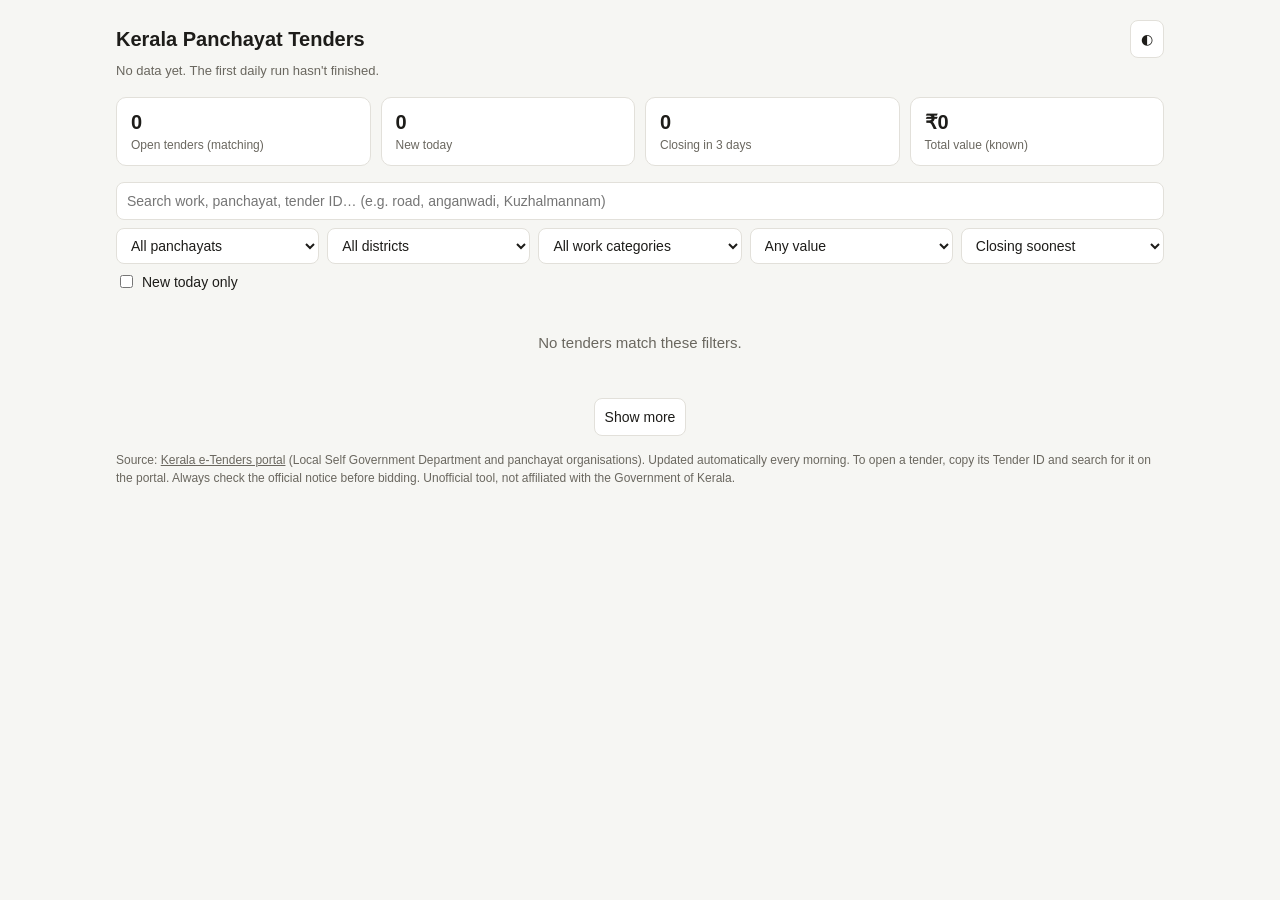
==== docs/index.html @ 19314941 "Rebuild scraper around the portal's public Tenders-by-Organisation pages The Active Tenders list is " ====
<!doctype html>
<html lang="en">
<head>
<meta charset="utf-8">
<meta name="viewport" content="width=device-width, initial-scale=1">
<title>Kerala Panchayat Tenders</title>
<meta name="description" content="Daily-updated list of public works tenders from Kerala panchayats, from the Kerala e-Tenders portal.">
<style>
  :root{
    --bg:#f6f6f3; --surface:#fff; --border:#e2e0da; --text:#1d1c19; --dim:#6a675f;
    --accent:#0e6a4b; --new-bg:#fff6dc; --new-border:#e6c25c; --warn:#a63d24; --radius:10px;
  }
  @media (prefers-color-scheme: dark){
    :root:not([data-theme="light"]){
      --bg:#161719; --surface:#1f2023; --border:#34353b; --text:#ebe9e4; --dim:#9b988f;
      --accent:#4cc994; --new-bg:#352e14; --new-border:#8a7326; --warn:#e48b74;
    }
  }
  :root[data-theme="dark"]{
    --bg:#161719; --surface:#1f2023; --border:#34353b; --text:#ebe9e4; --dim:#9b988f;
    --accent:#4cc994; --new-bg:#352e14; --new-border:#8a7326; --warn:#e48b74;
  }
  *{box-sizing:border-box}
  body{margin:0;background:var(--bg);color:var(--text);font:15px/1.45 -apple-system,BlinkMacSystemFont,"Segoe UI",Roboto,Helvetica,Arial,sans-serif}
  .wrap{max-width:1080px;margin:0 auto;padding:20px 16px 60px}
  header{display:flex;align-items:center;justify-content:space-between;gap:8px}
  h1{font-size:20px;margin:0}
  .sub{color:var(--dim);font-size:13px;margin:4px 0 16px}
  .stats{display:grid;grid-template-columns:repeat(auto-fit,minmax(130px,1fr));gap:10px;margin-bottom:16px}
  .stat{background:var(--surface);border:1px solid var(--border);border-radius:var(--radius);padding:10px 14px}
  .stat .n{font-size:20px;font-weight:600;font-variant-numeric:tabular-nums}
  .stat .l{font-size:12px;color:var(--dim)}
  .controls{display:grid;grid-template-columns:repeat(auto-fit,minmax(170px,1fr));gap:8px;margin-bottom:10px}
  input,select,button{font:inherit;font-size:14px;color:var(--text);background:var(--surface);border:1px solid var(--border);border-radius:8px;padding:8px 10px;min-width:0}
  .search{grid-column:1/-1}
  button{cursor:pointer}
  .count{font-size:13px;color:var(--dim);margin:6px 0 10px}
  .cards{display:flex;flex-direction:column;gap:10px}
  .card{background:var(--surface);border:1px solid var(--border);border-radius:var(--radius);padding:12px 14px}
  .card.is-new{background:var(--new-bg);border-color:var(--new-border)}
  .top{display:flex;justify-content:space-between;gap:10px;align-items:flex-start}
  .card h3{margin:0;font-size:15px;font-weight:600;overflow-wrap:anywhere}
  .badges{display:flex;gap:4px;flex-wrap:wrap;justify-content:flex-end}
  .badge{font-size:11px;font-weight:600;padding:2px 7px;border-radius:999px;white-space:nowrap;color:#fff}
  .badge.new{background:var(--accent)} .badge.soon{background:var(--warn)}
  .org{font-size:13px;margin-top:4px}
  .meta{display:flex;gap:6px 14px;flex-wrap:wrap;margin-top:6px;font-size:12.5px;color:var(--dim)}
  .meta b{color:var(--text);font-weight:600}
  .value{font-size:14px;font-weight:600;color:var(--accent);font-variant-numeric:tabular-nums}
  .actions{display:flex;gap:8px;flex-wrap:wrap;margin-top:8px;align-items:center}
  .actions code{font-size:12px;background:var(--bg);border:1px solid var(--border);border-radius:6px;padding:3px 6px;overflow-wrap:anywhere}
  .actions button,.actions a{font-size:12px;padding:4px 9px}
  .actions a{color:var(--text);border:1px solid var(--border);border-radius:8px;text-decoration:none;background:var(--surface)}
  .more{display:block;margin:14px auto 0}
  .notes{font-size:12.5px;color:var(--dim);margin-top:24px}
  .notes summary{cursor:pointer}
  footer{margin-top:16px;font-size:12px;color:var(--dim)}
  footer a{color:var(--dim)}
  .empty{color:var(--dim);padding:30px 0;text-align:center}
</style>
</head>
<body>
<div class="wrap">
  <header>
    <h1>Kerala Panchayat Tenders</h1>
    <button id="themeBtn" type="button" aria-label="Toggle dark mode">◐</button>
  </header>
  <p class="sub" id="lastRun">Loading…</p>

  <div class="stats">
    <div class="stat"><div class="n" id="sTotal">–</div><div class="l">Open tenders (matching)</div></div>
    <div class="stat"><div class="n" id="sNew">–</div><div class="l">New today</div></div>
    <div class="stat"><div class="n" id="sSoon">–</div><div class="l">Closing in 3 days</div></div>
    <div class="stat"><div class="n" id="sValue">–</div><div class="l">Total value (known)</div></div>
  </div>

  <div class="controls">
    <input class="search" type="search" id="q" placeholder="Search work, panchayat, tender ID… (e.g. road, anganwadi, Kuzhalmannam)">
    <select id="body"></select>
    <select id="district"><option value="">All districts</option></select>
    <select id="category"><option value="">All work categories</option></select>
    <select id="minValue">
      <option value="0">Any value</option>
      <option value="500000">₹5 lakh+</option>
      <option value="1000000">₹10 lakh+</option>
      <option value="2500000">₹25 lakh+</option>
      <option value="10000000">₹1 crore+</option>
    </select>
    <select id="sort">
      <option value="closing">Closing soonest</option>
      <option value="newest">Newest first</option>
      <option value="value">Highest value</option>
    </select>
    <label style="display:flex;align-items:center;gap:6px;font-size:14px"><input type="checkbox" id="onlyNew"> New today only</label>
  </div>

  <div class="count" id="count"></div>
  <div class="cards" id="cards"></div>
  <div class="empty" id="empty" hidden>No tenders match these filters.</div>
  <button class="more" id="more" hidden>Show more</button>

  <details class="notes" id="notes" hidden><summary>Scraper notes from the last run</summary><div id="notesBody"></div></details>

  <footer>
    Source: <a href="https://etenders.kerala.gov.in/nicgep/app" target="_blank" rel="noopener">Kerala e-Tenders portal</a>
    (Local Self Government Department and panchayat organisations). Updated automatically every morning.
    To open a tender, copy its Tender ID and search for it on the portal. Always check the official notice before bidding.
    Unofficial tool, not affiliated with the Government of Kerala.
  </footer>
</div>

<script>
(function(){
  "use strict";
  var PAGE = 50;
  var SEARCH_URL = "https://etenders.kerala.gov.in/nicgep/app?page=FrontEndAdvancedSearch&service=page";
  var PANCHAYAT_TYPES = ["Grama Panchayat","Block Panchayat","District Panchayat","Panchayat (other)"];
  var all = [], meta = {}, newIds = new Set(), shown = PAGE, filtered = [];
  var $ = function(id){ return document.getElementById(id); };

  try{ var t = localStorage.getItem("theme"); if(t) document.documentElement.setAttribute("data-theme", t); }catch(e){}
  $("themeBtn").onclick = function(){
    var dark = document.documentElement.getAttribute("data-theme") === "dark" ||
      (!document.documentElement.getAttribute("data-theme") && matchMedia("(prefers-color-scheme: dark)").matches);
    var next = dark ? "light" : "dark";
    document.documentElement.setAttribute("data-theme", next);
    try{ localStorage.setItem("theme", next); }catch(e){}
  };

  function esc(s){ return String(s == null ? "" : s).replace(/[&<>"']/g, function(c){ return {"&":"&amp;","<":"&lt;",">":"&gt;","\"":"&quot;","'":"&#39;"}[c]; }); }
  function inr(n){
    if(n == null) return null;
    if(n >= 1e7) return "₹" + (n/1e7).toFixed(2).replace(/\.?0+$/,"") + " Cr";
    if(n >= 1e5) return "₹" + (n/1e5).toFixed(2).replace(/\.?0+$/,"") + " L";
    return "₹" + n.toLocaleString("en-IN");
  }
  function fmtDate(iso){
    if(!iso) return "—";
    var d = new Date(iso + "T00:00:00");
    return isNaN(d) ? iso : d.toLocaleDateString("en-IN", {day:"numeric", month:"short", year:"numeric"});
  }
  function daysLeft(iso){
    if(!iso || !meta.today) return null;
    return Math.round((new Date(iso) - new Date(meta.today)) / 864e5);
  }
  function fillSelect(el, values){
    values.forEach(function(v){ var o = document.createElement("option"); o.value = v; o.textContent = v; el.appendChild(o); });
  }

  function apply(){
    var q = $("q").value.trim().toLowerCase(), body = $("body").value, dist = $("district").value,
        cat = $("category").value, minV = +$("minValue").value, onlyNew = $("onlyNew").checked, sort = $("sort").value;
    filtered = all.filter(function(t){
      if(body === "__panchayat"){ if(PANCHAYAT_TYPES.indexOf(t.body_type) < 0) return false; }
      else if(body && t.body_type !== body) return false;
      if(dist && t.district !== dist) return false;
      if(cat && t.category !== cat) return false;
      if(minV && !(t.value >= minV)) return false;
      if(onlyNew && !newIds.has(t.id)) return false;
      if(q && t._hay.indexOf(q) < 0) return false;
      return true;
    });
    filtered.sort(function(a, b){
      if(sort === "newest") return (b.published_date || "").localeCompare(a.published_date || "");
      if(sort === "value") return (b.value || 0) - (a.value || 0);
      return (a.closing_date || "9").localeCompare(b.closing_date || "9");
    });
    var soon = 0, total = 0, newCount = 0;
    filtered.forEach(function(t){
      var d = daysLeft(t.closing_date); if(d !== null && d >= 0 && d <= 3) soon++;
      if(t.value) total += t.value;
      if(newIds.has(t.id)) newCount++;
    });
    $("sTotal").textContent = filtered.length.toLocaleString("en-IN");
    $("sNew").textContent = newCount.toLocaleString("en-IN");
    $("sSoon").textContent = soon.toLocaleString("en-IN");
    $("sValue").textContent = inr(total) || "–";
    shown = PAGE;
    render();
    try{ localStorage.setItem("filters", JSON.stringify({body:body, district:dist, category:cat, minValue:$("minValue").value, sort:sort})); }catch(e){}
  }

  function card(t){
    var isNew = newIds.has(t.id), d = daysLeft(t.closing_date);
    var badges = (isNew ? '<span class="badge new">NEW</span>' : "") +
      (d !== null && d >= 0 && d <= 3 ? '<span class="badge soon">' + (d === 0 ? "Closes today" : "Closes in " + d + "d") + "</span>" : "");
    var val = inr(t.value);
    return '<div class="card' + (isNew ? " is-new" : "") + '">' +
      '<div class="top"><h3>' + esc(t.title) + '</h3><div class="badges">' + badges + "</div></div>" +
      '<div class="org">' + esc(t.organisation) + (t.district ? " · " + esc(t.district) : "") + " · " + esc(t.body_type) + "</div>" +
      '<div class="meta">' +
        (val ? '<span class="value">' + val + "</span>" : "") +
        (t.emd != null ? "<span><b>EMD:</b> " + inr(t.emd) + "</span>" : "") +
        "<span><b>Closes:</b> " + esc(t.closing_time || fmtDate(t.closing_date)) + "</span>" +
        "<span><b>Published:</b> " + fmtDate(t.published_date) + "</span>" +
        (t.category ? "<span><b>Category:</b> " + esc(t.category) + "</span>" : "") +
        (t.work_days ? "<span><b>Period:</b> " + esc(t.work_days) + " days</span>" : "") +
        (t.location ? "<span><b>Location:</b> " + esc(t.location) + (t.pincode ? " " + esc(t.pincode) : "") + "</span>" : "") +
      "</div>" +
      '<div class="actions"><code>' + esc(t.tender_id) + '</code>' +
        '<button type="button" data-copy="' + esc(t.tender_id) + '">Copy ID</button>' +
        '<a href="' + SEARCH_URL + '" target="_blank" rel="noopener">Find on portal ↗</a>' +
        (t.tender_ref && t.tender_ref !== t.title ? '<span style="font-size:12px;color:var(--dim)">Ref: ' + esc(t.tender_ref) + "</span>" : "") +
      "</div></div>";
  }

  function render(){
    $("cards").innerHTML = filtered.slice(0, shown).map(card).join("");
    $("empty").hidden = filtered.length > 0;
    $("more").hidden = shown >= filtered.length;
    $("count").textContent = filtered.length ? "Showing " + Math.min(shown, filtered.length).toLocaleString("en-IN") + " of " + filtered.length.toLocaleString("en-IN") : "";
  }

  $("cards").addEventListener("click", function(e){
    var id = e.target.getAttribute && e.target.getAttribute("data-copy");
    if(!id) return;
    var btn = e.target;
    var done = function(){ btn.textContent = "Copied ✓"; setTimeout(function(){ btn.textContent = "Copy ID"; }, 1500); };
    if(navigator.clipboard) navigator.clipboard.writeText(id).then(done, function(){ prompt("Tender ID:", id); });
    else prompt("Tender ID:", id);
  });
  $("more").onclick = function(){ shown += PAGE; render(); };

  function getJson(p){ return fetch(p, {cache:"no-store"}).then(function(r){ if(!r.ok) throw new Error(r.status); return r.json(); }); }

  Promise.all([getJson("data/tenders.json").catch(function(){ return []; }),
               getJson("data/meta.json").catch(function(){ return {}; }),
               getJson("data/new_today.json").catch(function(){ return []; })]).then(function(res){
    all = res[0]; meta = res[1] || {}; newIds = new Set(res[2].map(function(t){ return t.id; }));
    all.forEach(function(t){ t._hay = [t.title, t.organisation, t.tender_id, t.tender_ref, t.district, t.location, t.category].join(" ").toLowerCase(); });

    $("lastRun").textContent = meta.last_run
      ? "Updated " + new Date(meta.last_run).toLocaleString("en-IN", {dateStyle:"medium", timeStyle:"short"}) + " · " + all.length.toLocaleString("en-IN") + " open LSGD tenders tracked"
      : "No data yet. The first daily run hasn't finished.";

    var bodyEl = $("body");
    bodyEl.innerHTML = '<option value="__panchayat">All panchayats</option><option value="">All local bodies (incl. municipalities)</option>';
    var counts = {};
    all.forEach(function(t){ counts[t.body_type] = (counts[t.body_type] || 0) + 1; });
    Object.keys(counts).sort().forEach(function(b){
      var o = document.createElement("option"); o.value = b; o.textContent = b + " (" + counts[b] + ")"; bodyEl.appendChild(o);
    });
    var uniq = function(k){ return Array.from(new Set(all.map(function(t){ return t[k]; }).filter(Boolean))).sort(); };
    fillSelect($("district"), uniq("district"));
    fillSelect($("category"), uniq("category"));

    try{
      var f = JSON.parse(localStorage.getItem("filters") || "{}");
      ["body","district","category","minValue","sort"].forEach(function(k){
        if(f[k] != null && Array.prototype.some.call($(k).options, function(o){ return o.value === f[k]; })) $(k).value = f[k];
      });
    }catch(e){}

    if(meta.notes && meta.notes.length){
      $("notes").hidden = false;
      $("notesBody").innerHTML = meta.notes.map(esc).join("<br>");
    }
    apply();
  });

  var timer;
  $("q").addEventListener("input", function(){ clearTimeout(timer); timer = setTimeout(apply, 150); });
  ["body","district","category","minValue","sort","onlyNew"].forEach(function(id){ $(id).addEventListener("change", apply); });
})();
</script>
</body>
</html>
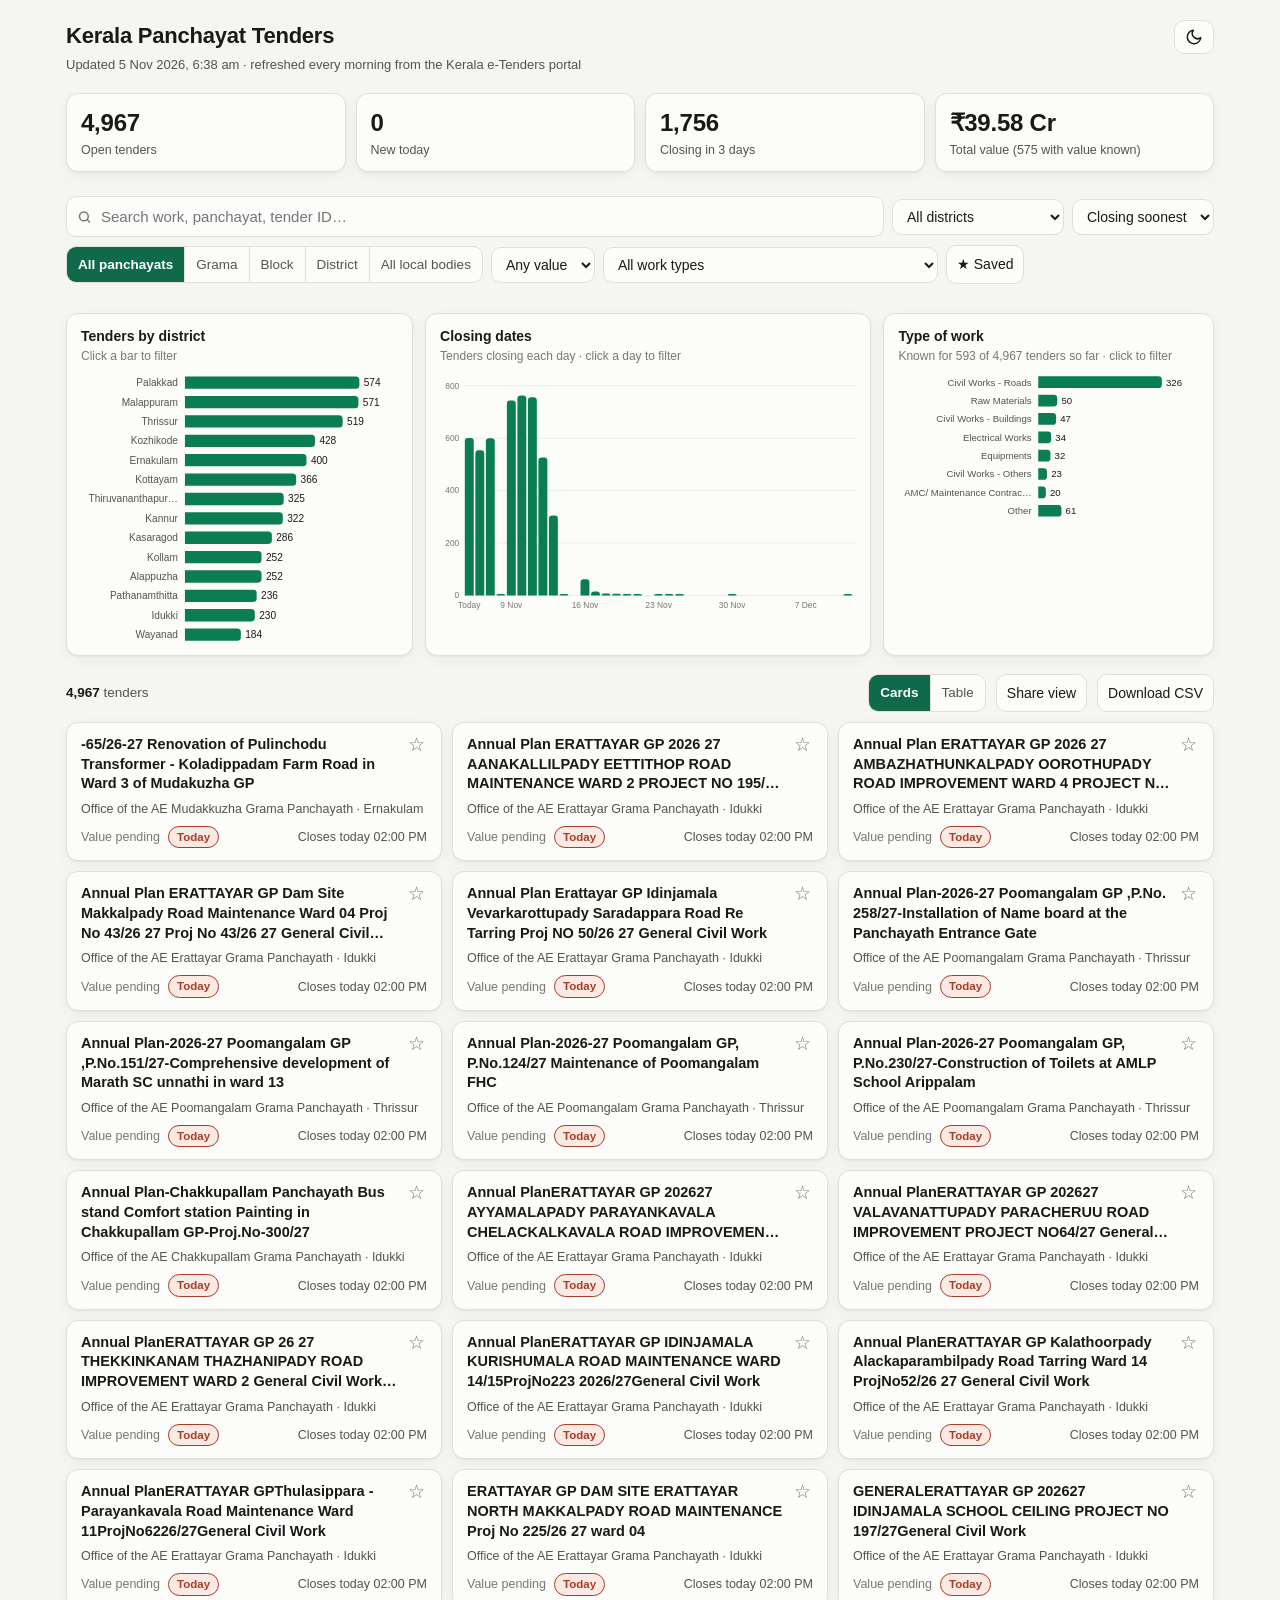
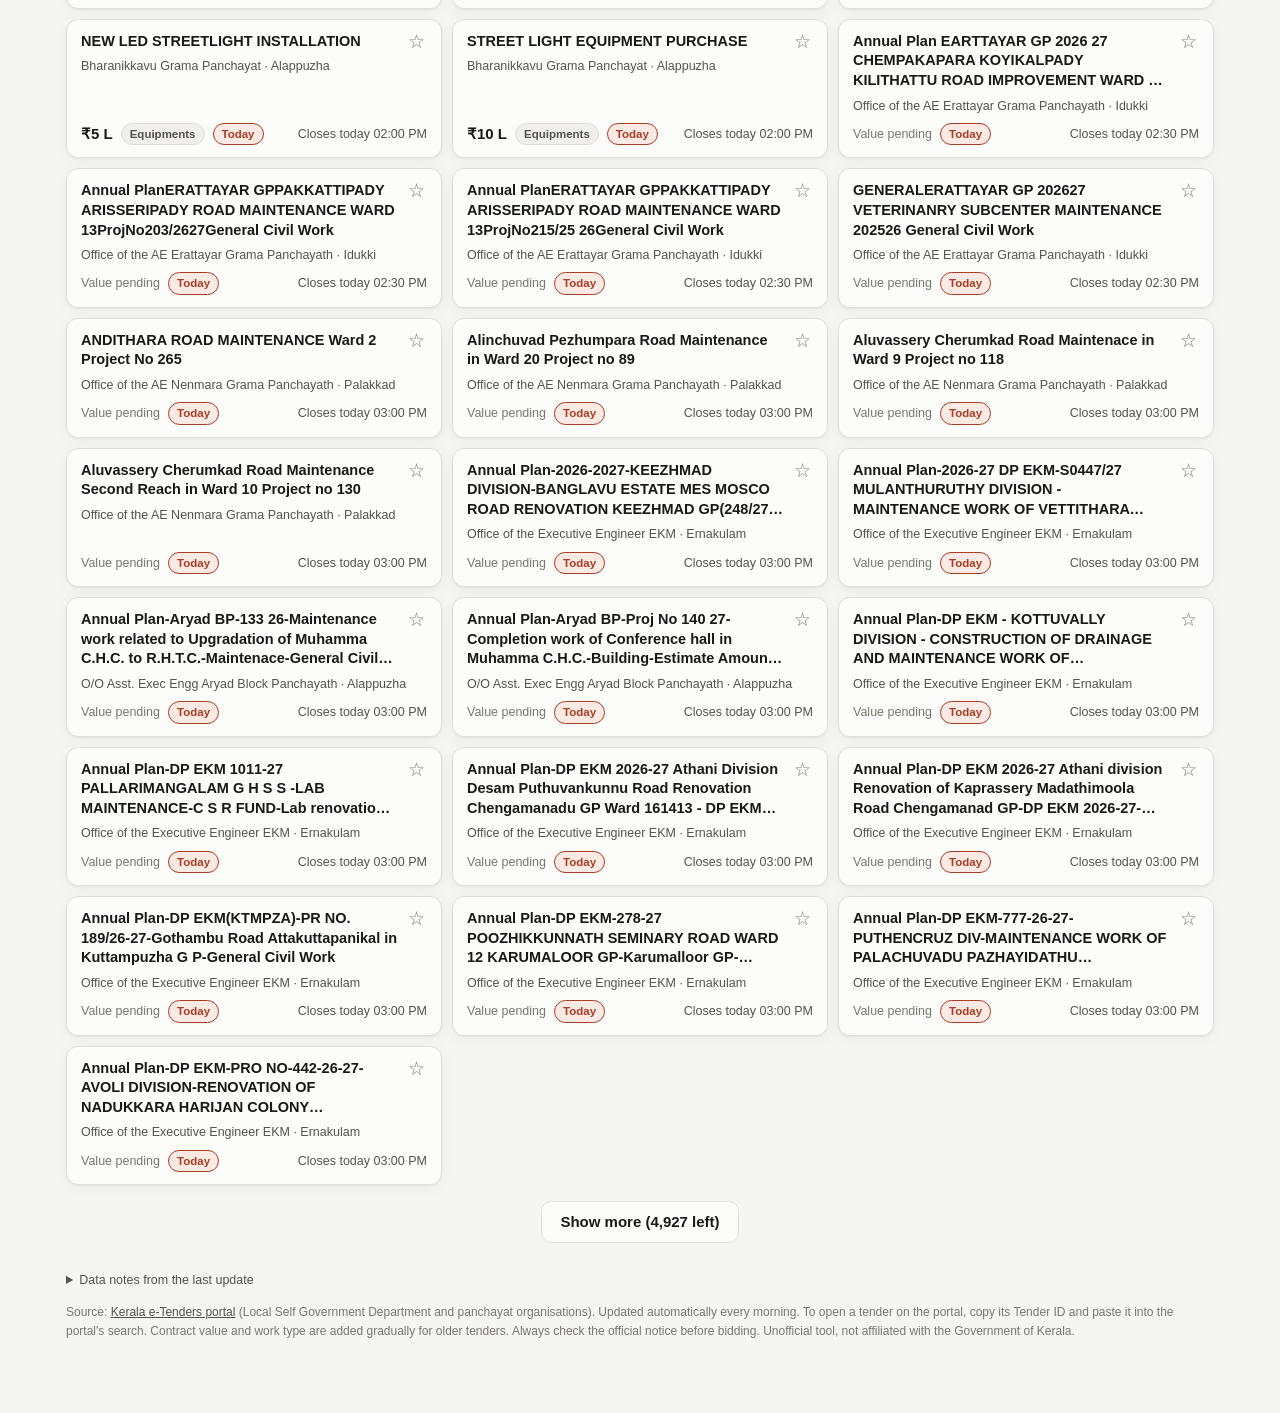
==== commit a3adcc8b: "Interactive dashboard: crossfilter charts, detail view, saved tenders Clickable charts for district," ====
--- a/docs/index.html
+++ b/docs/index.html
@@ -4,263 +4,760 @@
 <meta charset="utf-8">
 <meta name="viewport" content="width=device-width, initial-scale=1">
 <title>Kerala Panchayat Tenders</title>
-<meta name="description" content="Daily-updated list of public works tenders from Kerala panchayats, from the Kerala e-Tenders portal.">
+<meta name="description" content="Daily-updated, searchable list of public works tenders from Kerala's panchayats and local bodies.">
 <style>
   :root{
-    --bg:#f6f6f3; --surface:#fff; --border:#e2e0da; --text:#1d1c19; --dim:#6a675f;
-    --accent:#0e6a4b; --new-bg:#fff6dc; --new-border:#e6c25c; --warn:#a63d24; --radius:10px;
+    color-scheme: light;
+    --bg:#f5f5f2; --surface:#fcfcfb; --surface-2:#f0efeb; --border:#e1dfd8; --grid:#e8e6e0;
+    --text:#1a1917; --text-2:#55534d; --muted:#7a776f;
+    --accent:#0e6a4b; --accent-ink:#ffffff; --series:#0a7d52;
+    --new-bg:#fff5d6; --new-border:#e3bd52; --warn:#a63d24; --warn-bg:#fbe9e3;
+    --radius:12px; --shadow:0 1px 2px rgba(0,0,0,.05),0 4px 16px rgba(0,0,0,.04);
   }
   @media (prefers-color-scheme: dark){
-    :root:not([data-theme="light"]){
-      --bg:#161719; --surface:#1f2023; --border:#34353b; --text:#ebe9e4; --dim:#9b988f;
-      --accent:#4cc994; --new-bg:#352e14; --new-border:#8a7326; --warn:#e48b74;
+    :root:where(:not([data-theme="light"])){
+      color-scheme: dark;
+      --bg:#141513; --surface:#1c1d1b; --surface-2:#252623; --border:#33342f; --grid:#2c2d29;
+      --text:#eeede9; --text-2:#c3c1b8; --muted:#97948b;
+      --accent:#4cc994; --accent-ink:#0b1f16; --series:#22a46f;
+      --new-bg:#342d13; --new-border:#8a7326; --warn:#ec8f77; --warn-bg:#3a201a;
+      --shadow:none;
     }
   }
   :root[data-theme="dark"]{
-    --bg:#161719; --surface:#1f2023; --border:#34353b; --text:#ebe9e4; --dim:#9b988f;
-    --accent:#4cc994; --new-bg:#352e14; --new-border:#8a7326; --warn:#e48b74;
+    color-scheme: dark;
+    --bg:#141513; --surface:#1c1d1b; --surface-2:#252623; --border:#33342f; --grid:#2c2d29;
+    --text:#eeede9; --text-2:#c3c1b8; --muted:#97948b;
+    --accent:#4cc994; --accent-ink:#0b1f16; --series:#22a46f;
+    --new-bg:#342d13; --new-border:#8a7326; --warn:#ec8f77; --warn-bg:#3a201a;
+    --shadow:none;
   }
   *{box-sizing:border-box}
+  html{-webkit-text-size-adjust:100%}
   body{margin:0;background:var(--bg);color:var(--text);font:15px/1.45 -apple-system,BlinkMacSystemFont,"Segoe UI",Roboto,Helvetica,Arial,sans-serif}
-  .wrap{max-width:1080px;margin:0 auto;padding:20px 16px 60px}
-  header{display:flex;align-items:center;justify-content:space-between;gap:8px}
-  h1{font-size:20px;margin:0}
-  .sub{color:var(--dim);font-size:13px;margin:4px 0 16px}
-  .stats{display:grid;grid-template-columns:repeat(auto-fit,minmax(130px,1fr));gap:10px;margin-bottom:16px}
-  .stat{background:var(--surface);border:1px solid var(--border);border-radius:var(--radius);padding:10px 14px}
-  .stat .n{font-size:20px;font-weight:600;font-variant-numeric:tabular-nums}
-  .stat .l{font-size:12px;color:var(--dim)}
-  .controls{display:grid;grid-template-columns:repeat(auto-fit,minmax(170px,1fr));gap:8px;margin-bottom:10px}
-  input,select,button{font:inherit;font-size:14px;color:var(--text);background:var(--surface);border:1px solid var(--border);border-radius:8px;padding:8px 10px;min-width:0}
-  .search{grid-column:1/-1}
+  .wrap{max-width:1180px;margin:0 auto;padding:20px 16px 72px}
+  button,input,select{font:inherit;color:inherit}
   button{cursor:pointer}
-  .count{font-size:13px;color:var(--dim);margin:6px 0 10px}
-  .cards{display:flex;flex-direction:column;gap:10px}
-  .card{background:var(--surface);border:1px solid var(--border);border-radius:var(--radius);padding:12px 14px}
+  :focus-visible{outline:2px solid var(--accent);outline-offset:2px}
+
+  header.top{display:flex;align-items:flex-start;justify-content:space-between;gap:12px}
+  h1{font-size:22px;margin:0;letter-spacing:-.01em}
+  .sub{color:var(--text-2);font-size:13px;margin:4px 0 0}
+  .icon-btn{border:1px solid var(--border);background:var(--surface);border-radius:10px;padding:7px 10px;line-height:1}
+
+  .stats{display:grid;grid-template-columns:repeat(4,minmax(0,1fr));gap:10px;margin:18px 0 14px}
+  @media (max-width:640px){.stats{grid-template-columns:repeat(2,minmax(0,1fr))}}
+  .stat{background:var(--surface);border:1px solid var(--border);border-radius:var(--radius);padding:12px 14px;box-shadow:var(--shadow);text-align:left}
+  button.stat{width:100%}
+  button.stat:hover{border-color:var(--accent)}
+  button.stat[aria-pressed="true"]{border-color:var(--accent);box-shadow:0 0 0 1px var(--accent) inset}
+  .stat .n{font-size:24px;font-weight:650;font-variant-numeric:tabular-nums;letter-spacing:-.01em}
+  .stat .l{font-size:12.5px;color:var(--text-2)}
+
+  .filters{position:sticky;top:0;z-index:20;background:var(--bg);padding:10px 0 8px;margin:0 -16px;padding-left:16px;padding-right:16px;border-bottom:1px solid transparent}
+  @media (max-width:700px){.filters{position:static}}
+  .filters .seg{max-width:100%;overflow-x:auto;scrollbar-width:none}
+  .filters .seg::-webkit-scrollbar{display:none}
+  .icon-btn svg{display:block}
+  .filters.stuck{border-bottom-color:var(--border)}
+  .frow{display:flex;gap:8px;flex-wrap:wrap;align-items:center}
+  .frow + .frow{margin-top:8px}
+  .search{flex:1 1 260px;min-width:0;position:relative}
+  .search input{width:100%;padding:9px 12px 9px 34px;border:1px solid var(--border);border-radius:10px;background:var(--surface)}
+  .search svg{position:absolute;left:11px;top:50%;transform:translateY(-50%);color:var(--muted)}
+  select,.chipbtn{border:1px solid var(--border);border-radius:10px;background:var(--surface);padding:8px 10px;font-size:14px;max-width:100%}
+  .seg{display:inline-flex;border:1px solid var(--border);border-radius:10px;overflow:hidden;background:var(--surface)}
+  .seg button{border:0;background:none;padding:8px 11px;font-size:13.5px;color:var(--text-2);white-space:nowrap}
+  .seg button + button{border-left:1px solid var(--border)}
+  .seg button[aria-pressed="true"]{background:var(--accent);color:var(--accent-ink);font-weight:600}
+  .chipbtn[aria-pressed="true"]{background:var(--accent);color:var(--accent-ink);border-color:var(--accent);font-weight:600}
+  .active-chips{display:flex;gap:6px;flex-wrap:wrap;align-items:center;font-size:13px}
+  .achip{display:inline-flex;align-items:center;gap:4px;background:var(--surface-2);border:1px solid var(--border);border-radius:999px;padding:3px 4px 3px 10px}
+  .achip button{border:0;background:none;padding:0 5px;font-size:15px;line-height:1;color:var(--muted)}
+  .linkbtn{border:0;background:none;color:var(--accent);padding:4px 2px;font-size:13px;font-weight:600}
+  .spacer{flex:1}
+
+  .charts{display:grid;grid-template-columns:1.05fr 1.35fr 1fr;gap:12px;margin:12px 0 18px}
+  @media (max-width:1000px){.charts{grid-template-columns:1fr 1fr}.charts .wide{grid-column:1/-1;order:-1}}
+  @media (max-width:640px){.charts{grid-template-columns:1fr}}
+  .chart{background:var(--surface);border:1px solid var(--border);border-radius:var(--radius);padding:12px 14px 10px;box-shadow:var(--shadow);min-width:0}
+  .chart h2{font-size:14px;margin:0;font-weight:650}
+  .chart .hint{font-size:12px;color:var(--muted);margin:2px 0 8px}
+  .chart svg{display:block;width:100%;height:auto;overflow:visible}
+  .chart .lbl{fill:var(--text-2);font-size:11.5px}
+  .chart .val{fill:var(--text);font-size:11.5px;font-variant-numeric:tabular-nums}
+  .chart .axis{fill:var(--muted);font-size:10.5px;font-variant-numeric:tabular-nums}
+  .chart .gridline{stroke:var(--grid);stroke-width:1}
+  .chart .mark{fill:var(--series);transition:opacity .15s}
+  .chart .dim .mark{opacity:.28}
+  .chart .dim .sel .mark{opacity:1}
+  .chart g.hit{cursor:pointer;outline:none}
+  .chart g.hit:hover .mark,.chart g.hit:focus-visible .mark{opacity:1;filter:brightness(1.12)}
+  .chart g.hit:focus-visible .hitbox{stroke:var(--accent);stroke-width:2}
+  .chart .hitbox{fill:transparent}
+  .chart .today{stroke:var(--warn);stroke-width:1}
+  .chart .empty-note{font-size:12.5px;color:var(--muted);padding:20px 0;text-align:center}
+
+  #tip{position:fixed;z-index:50;pointer-events:none;background:var(--surface);border:1px solid var(--border);border-radius:8px;padding:6px 9px;font-size:12.5px;box-shadow:0 6px 20px rgba(0,0,0,.14);opacity:0;transition:opacity .08s;max-width:240px}
+  #tip b{display:block;font-size:14px;font-variant-numeric:tabular-nums}
+  #tip span{color:var(--text-2)}
+
+  .resbar{display:flex;align-items:center;gap:10px;flex-wrap:wrap;margin:4px 0 10px}
+  .resbar .count{font-size:13.5px;color:var(--text-2)}
+  .resbar .count b{color:var(--text)}
+
+  .cards{display:grid;grid-template-columns:repeat(auto-fill,minmax(340px,1fr));gap:10px}
+  @media (max-width:420px){.cards{grid-template-columns:1fr}}
+  .card{background:var(--surface);border:1px solid var(--border);border-radius:var(--radius);padding:12px 14px;box-shadow:var(--shadow);display:flex;flex-direction:column;gap:6px;cursor:pointer;transition:border-color .12s,transform .12s}
+  .card:hover{border-color:var(--accent)}
   .card.is-new{background:var(--new-bg);border-color:var(--new-border)}
-  .top{display:flex;justify-content:space-between;gap:10px;align-items:flex-start}
-  .card h3{margin:0;font-size:15px;font-weight:600;overflow-wrap:anywhere}
-  .badges{display:flex;gap:4px;flex-wrap:wrap;justify-content:flex-end}
-  .badge{font-size:11px;font-weight:600;padding:2px 7px;border-radius:999px;white-space:nowrap;color:#fff}
-  .badge.new{background:var(--accent)} .badge.soon{background:var(--warn)}
-  .org{font-size:13px;margin-top:4px}
-  .meta{display:flex;gap:6px 14px;flex-wrap:wrap;margin-top:6px;font-size:12.5px;color:var(--dim)}
-  .meta b{color:var(--text);font-weight:600}
-  .value{font-size:14px;font-weight:600;color:var(--accent);font-variant-numeric:tabular-nums}
-  .actions{display:flex;gap:8px;flex-wrap:wrap;margin-top:8px;align-items:center}
-  .actions code{font-size:12px;background:var(--bg);border:1px solid var(--border);border-radius:6px;padding:3px 6px;overflow-wrap:anywhere}
-  .actions button,.actions a{font-size:12px;padding:4px 9px}
-  .actions a{color:var(--text);border:1px solid var(--border);border-radius:8px;text-decoration:none;background:var(--surface)}
-  .more{display:block;margin:14px auto 0}
-  .notes{font-size:12.5px;color:var(--dim);margin-top:24px}
-  .notes summary{cursor:pointer}
-  footer{margin-top:16px;font-size:12px;color:var(--dim)}
-  footer a{color:var(--dim)}
-  .empty{color:var(--dim);padding:30px 0;text-align:center}
+  .card .row1{display:flex;gap:8px;align-items:flex-start}
+  .card h3{margin:0;font-size:14.5px;font-weight:600;line-height:1.35;flex:1;overflow-wrap:anywhere;display:-webkit-box;-webkit-line-clamp:3;-webkit-box-orient:vertical;overflow:hidden}
+  .star{border:0;background:none;padding:0 2px;font-size:19px;line-height:1;color:var(--muted)}
+  .star[aria-pressed="true"]{color:#d9a400}
+  .card .org{font-size:12.5px;color:var(--text-2)}
+  .card .foot{display:flex;align-items:center;gap:8px;flex-wrap:wrap;margin-top:auto;padding-top:2px}
+  .value{font-weight:650;font-variant-numeric:tabular-nums}
+  .value.na{font-weight:400;color:var(--muted);font-size:12.5px}
+  .pill{font-size:11.5px;font-weight:600;padding:2px 8px;border-radius:999px;white-space:nowrap;border:1px solid var(--border);color:var(--text-2);background:var(--surface-2)}
+  .pill.new{background:var(--accent);border-color:var(--accent);color:var(--accent-ink)}
+  .pill.soon{background:var(--warn-bg);border-color:var(--warn);color:var(--warn)}
+  .card .closes{font-size:12.5px;color:var(--text-2);margin-left:auto;white-space:nowrap}
+
+  table.tbl{width:100%;border-collapse:collapse;background:var(--surface);border:1px solid var(--border);border-radius:var(--radius);overflow:hidden;font-size:13.5px}
+  .tblwrap{overflow-x:auto;border-radius:var(--radius)}
+  .tbl th{text-align:left;font-size:12px;color:var(--text-2);font-weight:600;padding:9px 10px;border-bottom:1px solid var(--border);white-space:nowrap;background:var(--surface-2)}
+  .tbl th button{border:0;background:none;padding:0;font-weight:600;color:inherit}
+  .tbl td{padding:8px 10px;border-bottom:1px solid var(--grid);vertical-align:top}
+  .tbl tr:hover td{background:var(--surface-2);cursor:pointer}
+  .tbl td.num{text-align:right;font-variant-numeric:tabular-nums;white-space:nowrap}
+  .tbl td.t{min-width:260px}
+
+  .more{display:block;margin:16px auto 0;border:1px solid var(--border);background:var(--surface);border-radius:10px;padding:9px 18px;font-weight:600}
+  .empty{color:var(--text-2);padding:40px 0;text-align:center}
+
+  dialog{border:0;padding:0;border-radius:16px;max-width:560px;width:calc(100% - 24px);background:var(--surface);color:var(--text);box-shadow:0 20px 60px rgba(0,0,0,.3)}
+  dialog::backdrop{background:rgba(10,10,8,.45)}
+  .dlg{padding:18px 18px 16px}
+  .dlg h2{font-size:17px;margin:0 30px 6px 0;line-height:1.35}
+  .dlg .close{position:absolute;right:10px;top:10px}
+  .dlg .pills{display:flex;gap:6px;flex-wrap:wrap;margin:8px 0 12px}
+  .dlg dl{display:grid;grid-template-columns:max-content 1fr;gap:6px 14px;margin:0;font-size:13.5px}
+  .dlg dt{color:var(--text-2)}
+  .dlg dd{margin:0;overflow-wrap:anywhere}
+  .dlg .big{font-size:22px;font-weight:700;font-variant-numeric:tabular-nums}
+  .dlg .acts{display:grid;grid-template-columns:1fr 1fr;gap:8px;margin-top:16px}
+  .dlg .acts > *{display:flex;align-items:center;justify-content:center;gap:6px;border:1px solid var(--border);background:var(--surface);border-radius:10px;padding:10px;font-size:13.5px;font-weight:600;text-decoration:none;color:var(--text)}
+  .dlg .acts .primary{background:var(--accent);border-color:var(--accent);color:var(--accent-ink)}
+  .dlg .note{font-size:12px;color:var(--muted);margin-top:10px}
+  .dlg code{font-size:13px;background:var(--surface-2);padding:2px 6px;border-radius:6px}
+
+  .toast{position:fixed;left:50%;bottom:20px;transform:translateX(-50%) translateY(20px);background:var(--text);color:var(--bg);padding:9px 16px;border-radius:999px;font-size:13.5px;opacity:0;transition:.2s;z-index:60;pointer-events:none}
+  .toast.on{opacity:1;transform:translateX(-50%) translateY(0)}
+
+  details.notes{font-size:12.5px;color:var(--text-2);margin-top:28px}
+  details.notes summary{cursor:pointer}
+  footer{margin-top:14px;font-size:12px;color:var(--muted);line-height:1.6}
+  footer a{color:var(--text-2)}
+  .sr{position:absolute;width:1px;height:1px;overflow:hidden;clip:rect(0 0 0 0)}
 </style>
 </head>
 <body>
 <div class="wrap">
-  <header>
-    <h1>Kerala Panchayat Tenders</h1>
-    <button id="themeBtn" type="button" aria-label="Toggle dark mode">◐</button>
+  <header class="top">
+    <div>
+      <h1>Kerala Panchayat Tenders</h1>
+      <p class="sub" id="lastRun">Loading tenders…</p>
+    </div>
+    <button class="icon-btn" id="themeBtn" type="button" aria-label="Toggle dark mode" title="Toggle dark mode"><svg width="18" height="18" viewBox="0 0 24 24" fill="none" stroke="currentColor" stroke-width="2" stroke-linecap="round" stroke-linejoin="round"><path d="M21 12.8A9 9 0 1 1 11.2 3a7 7 0 0 0 9.8 9.8z"/></svg></button>
   </header>
-  <p class="sub" id="lastRun">Loading…</p>
 
   <div class="stats">
-    <div class="stat"><div class="n" id="sTotal">–</div><div class="l">Open tenders (matching)</div></div>
-    <div class="stat"><div class="n" id="sNew">–</div><div class="l">New today</div></div>
-    <div class="stat"><div class="n" id="sSoon">–</div><div class="l">Closing in 3 days</div></div>
-    <div class="stat"><div class="n" id="sValue">–</div><div class="l">Total value (known)</div></div>
+    <div class="stat"><div class="n" id="sTotal">–</div><div class="l">Open tenders</div></div>
+    <button class="stat" id="sNewBtn" type="button" aria-pressed="false" title="Show only tenders first seen today"><div class="n" id="sNew">–</div><div class="l">New today</div></button>
+    <button class="stat" id="sSoonBtn" type="button" aria-pressed="false" title="Show only tenders closing within 3 days"><div class="n" id="sSoon">–</div><div class="l">Closing in 3 days</div></button>
+    <div class="stat"><div class="n" id="sValue">–</div><div class="l" id="sValueL">Total value</div></div>
   </div>
 
-  <div class="controls">
-    <input class="search" type="search" id="q" placeholder="Search work, panchayat, tender ID… (e.g. road, anganwadi, Kuzhalmannam)">
-    <select id="body"></select>
-    <select id="district"><option value="">All districts</option></select>
-    <select id="category"><option value="">All work categories</option></select>
-    <select id="minValue">
-      <option value="0">Any value</option>
-      <option value="500000">₹5 lakh+</option>
-      <option value="1000000">₹10 lakh+</option>
-      <option value="2500000">₹25 lakh+</option>
-      <option value="10000000">₹1 crore+</option>
-    </select>
-    <select id="sort">
-      <option value="closing">Closing soonest</option>
-      <option value="newest">Newest first</option>
-      <option value="value">Highest value</option>
-    </select>
-    <label style="display:flex;align-items:center;gap:6px;font-size:14px"><input type="checkbox" id="onlyNew"> New today only</label>
+  <div class="filters" id="filters">
+    <div class="frow">
+      <label class="search">
+        <svg width="15" height="15" viewBox="0 0 24 24" fill="none" stroke="currentColor" stroke-width="2.4" stroke-linecap="round"><circle cx="11" cy="11" r="7"/><path d="m20 20-3.5-3.5"/></svg>
+        <span class="sr">Search</span>
+        <input type="search" id="q" placeholder="Search work, panchayat, tender ID…" autocomplete="off">
+      </label>
+      <select id="district" aria-label="District"><option value="">All districts</option></select>
+      <select id="sort" aria-label="Sort">
+        <option value="closing">Closing soonest</option>
+        <option value="newest">Newest first</option>
+        <option value="value">Highest value</option>
+      </select>
+    </div>
+    <div class="frow">
+      <div class="seg" id="bodySeg" role="group" aria-label="Type of local body"></div>
+      <select id="minValue" aria-label="Minimum value">
+        <option value="0">Any value</option>
+        <option value="500000">₹5 L+</option>
+        <option value="1000000">₹10 L+</option>
+        <option value="2500000">₹25 L+</option>
+        <option value="10000000">₹1 Cr+</option>
+      </select>
+      <select id="category" aria-label="Work category"><option value="">All work types</option></select>
+      <button class="chipbtn" id="savedBtn" type="button" aria-pressed="false">★ Saved <span id="savedCount"></span></button>
+    </div>
+    <div class="frow active-chips" id="chips" hidden></div>
   </div>
 
-  <div class="count" id="count"></div>
-  <div class="cards" id="cards"></div>
-  <div class="empty" id="empty" hidden>No tenders match these filters.</div>
-  <button class="more" id="more" hidden>Show more</button>
-
-  <details class="notes" id="notes" hidden><summary>Scraper notes from the last run</summary><div id="notesBody"></div></details>
-
+  <section class="charts" aria-label="Charts (click a bar to filter)">
+    <div class="chart">
+      <h2>Tenders by district</h2>
+      <p class="hint">Click a bar to filter</p>
+      <div id="cDistrict"></div>
+    </div>
+    <div class="chart wide">
+      <h2>Closing dates</h2>
+      <p class="hint">Tenders closing each day · click a day to filter</p>
+      <div id="cClosing"></div>
+    </div>
+    <div class="chart">
+      <h2>Type of work</h2>
+      <p class="hint" id="catHint">Click a bar to filter</p>
+      <div id="cCategory"></div>
+    </div>
+  </section>
+
+  <div class="resbar">
+    <div class="count" id="count"></div>
+    <div class="spacer"></div>
+    <div class="seg" role="group" aria-label="View">
+      <button type="button" id="vCards" aria-pressed="true">Cards</button>
+      <button type="button" id="vTable" aria-pressed="false">Table</button>
+    </div>
+    <button class="chipbtn" id="shareBtn" type="button" title="Copy a link to this exact view">Share view</button>
+    <button class="chipbtn" id="csvBtn" type="button" title="Download the filtered list as a spreadsheet">Download CSV</button>
+  </div>
+
+  <div id="results"></div>
+  <div class="empty" id="empty" hidden>No tenders match these filters. <button class="linkbtn" id="clearAll2" type="button">Clear filters</button></div>
+  <button class="more" id="more" type="button" hidden>Show more</button>
+
+  <details class="notes" id="notes" hidden><summary>Data notes from the last update</summary><div id="notesBody"></div></details>
   <footer>
     Source: <a href="https://etenders.kerala.gov.in/nicgep/app" target="_blank" rel="noopener">Kerala e-Tenders portal</a>
     (Local Self Government Department and panchayat organisations). Updated automatically every morning.
-    To open a tender, copy its Tender ID and search for it on the portal. Always check the official notice before bidding.
+    To open a tender on the portal, copy its Tender ID and paste it into the portal's search.
+    Contract value and work type are added gradually for older tenders. Always check the official notice before bidding.
     Unofficial tool, not affiliated with the Government of Kerala.
   </footer>
 </div>
 
+<div id="tip" role="tooltip"></div>
+<div class="toast" id="toast" role="status" aria-live="polite"></div>
+
+<dialog id="dlg" aria-labelledby="dTitle">
+  <div class="dlg" id="dlgBody"></div>
+</dialog>
+
 <script>
 (function(){
   "use strict";
-  var PAGE = 50;
+  var PAGE = 40;
   var SEARCH_URL = "https://etenders.kerala.gov.in/nicgep/app?page=FrontEndAdvancedSearch&service=page";
-  var PANCHAYAT_TYPES = ["Grama Panchayat","Block Panchayat","District Panchayat","Panchayat (other)"];
-  var all = [], meta = {}, newIds = new Set(), shown = PAGE, filtered = [];
+  var PANCHAYAT = {"Grama Panchayat":1,"Block Panchayat":1,"District Panchayat":1,"Panchayat (other)":1};
+  var BODY_OPTS = [["panchayat","All panchayats"],["Grama Panchayat","Grama"],["Block Panchayat","Block"],["District Panchayat","District"],["","All local bodies"]];
+  var DEFAULTS = {q:"", body:"panchayat", district:"", category:"", minValue:"0", sort:"closing", closeDate:"", soon:false, onlyNew:false, saved:false, view:"cards"};
+  var S = Object.assign({}, DEFAULTS);
+  var all = [], meta = {}, newIds = new Set(), saved = new Set(), shown = PAGE, current = [];
   var $ = function(id){ return document.getElementById(id); };
-
-  try{ var t = localStorage.getItem("theme"); if(t) document.documentElement.setAttribute("data-theme", t); }catch(e){}
+  var SVGNS = "http://www.w3.org/2000/svg";
+
+  // ---------- storage (best effort) ----------
+  function lsGet(k){ try{ return localStorage.getItem(k); }catch(e){ return null; } }
+  function lsSet(k, v){ try{ localStorage.setItem(k, v); }catch(e){} }
+  try{ saved = new Set(JSON.parse(lsGet("saved") || "[]")); }catch(e){ saved = new Set(); }
+  var theme = lsGet("theme"); if(theme) document.documentElement.setAttribute("data-theme", theme);
   $("themeBtn").onclick = function(){
-    var dark = document.documentElement.getAttribute("data-theme") === "dark" ||
-      (!document.documentElement.getAttribute("data-theme") && matchMedia("(prefers-color-scheme: dark)").matches);
+    var cur = document.documentElement.getAttribute("data-theme");
+    var dark = cur ? cur === "dark" : matchMedia("(prefers-color-scheme: dark)").matches;
     var next = dark ? "light" : "dark";
-    document.documentElement.setAttribute("data-theme", next);
-    try{ localStorage.setItem("theme", next); }catch(e){}
+    document.documentElement.setAttribute("data-theme", next); lsSet("theme", next);
   };
 
+  // ---------- formatting ----------
   function esc(s){ return String(s == null ? "" : s).replace(/[&<>"']/g, function(c){ return {"&":"&amp;","<":"&lt;",">":"&gt;","\"":"&quot;","'":"&#39;"}[c]; }); }
   function inr(n){
     if(n == null) return null;
-    if(n >= 1e7) return "₹" + (n/1e7).toFixed(2).replace(/\.?0+$/,"") + " Cr";
-    if(n >= 1e5) return "₹" + (n/1e5).toFixed(2).replace(/\.?0+$/,"") + " L";
-    return "₹" + n.toLocaleString("en-IN");
-  }
-  function fmtDate(iso){
+    if(n >= 1e7) return "₹" + trim(n/1e7) + " Cr";
+    if(n >= 1e5) return "₹" + trim(n/1e5) + " L";
+    return "₹" + Math.round(n).toLocaleString("en-IN");
+  }
+  function trim(x){ return x.toFixed(x >= 100 ? 0 : 2).replace(/\.?0+$/, ""); }
+  function inrFull(n){ return n == null ? "—" : "₹" + n.toLocaleString("en-IN"); }
+  function fmtDate(iso, opts){
     if(!iso) return "—";
     var d = new Date(iso + "T00:00:00");
-    return isNaN(d) ? iso : d.toLocaleDateString("en-IN", {day:"numeric", month:"short", year:"numeric"});
-  }
-  function daysLeft(iso){
-    if(!iso || !meta.today) return null;
-    return Math.round((new Date(iso) - new Date(meta.today)) / 864e5);
-  }
-  function fillSelect(el, values){
-    values.forEach(function(v){ var o = document.createElement("option"); o.value = v; o.textContent = v; el.appendChild(o); });
-  }
-
-  function apply(){
-    var q = $("q").value.trim().toLowerCase(), body = $("body").value, dist = $("district").value,
-        cat = $("category").value, minV = +$("minValue").value, onlyNew = $("onlyNew").checked, sort = $("sort").value;
-    filtered = all.filter(function(t){
-      if(body === "__panchayat"){ if(PANCHAYAT_TYPES.indexOf(t.body_type) < 0) return false; }
-      else if(body && t.body_type !== body) return false;
-      if(dist && t.district !== dist) return false;
-      if(cat && t.category !== cat) return false;
-      if(minV && !(t.value >= minV)) return false;
-      if(onlyNew && !newIds.has(t.id)) return false;
-      if(q && t._hay.indexOf(q) < 0) return false;
-      return true;
+    return isNaN(d) ? iso : d.toLocaleDateString("en-IN", opts || {day:"numeric", month:"short", year:"numeric"});
+  }
+  function addDays(iso, n){ var d = new Date(iso + "T00:00:00Z"); d.setUTCDate(d.getUTCDate() + n); return d.toISOString().slice(0,10); }
+  function daysLeft(iso){ return iso && meta.today ? Math.round((Date.parse(iso) - Date.parse(meta.today)) / 864e5) : null; }
+  function closesLabel(t){
+    var d = daysLeft(t.closing_date), time = (t.closing_time || "").replace(/^.*?(\d{1,2}:\d{2}\s*[AP]M)$/i, "$1");
+    if(d === 0) return "Closes today" + (time ? " " + time : "");
+    if(d === 1) return "Closes tomorrow";
+    if(d !== null && d < 7) return "Closes in " + d + " days";
+    return "Closes " + fmtDate(t.closing_date, {day:"numeric", month:"short"});
+  }
+  function toast(msg){ var t = $("toast"); t.textContent = msg; t.classList.add("on"); clearTimeout(toast._t); toast._t = setTimeout(function(){ t.classList.remove("on"); }, 1800); }
+  function copy(text, msg){
+    if(navigator.clipboard && window.isSecureContext) navigator.clipboard.writeText(text).then(function(){ toast(msg); }, function(){ prompt("Copy:", text); });
+    else prompt("Copy:", text);
+  }
+
+  // ---------- filtering (crossfilter: each chart ignores its own dimension) ----------
+  function pass(t, skip){
+    if(skip !== "body"){
+      if(S.body === "panchayat"){ if(!PANCHAYAT[t.body_type]) return false; }
+      else if(S.body && t.body_type !== S.body) return false;
+    }
+    if(skip !== "district" && S.district && t.district !== S.district) return false;
+    if(skip !== "category" && S.category && (t.category || "Not yet known") !== S.category) return false;
+    if(skip !== "closing"){
+      if(S.closeDate && t.closing_date !== S.closeDate) return false;
+      if(S.soon){ var d = daysLeft(t.closing_date); if(d === null || d < 0 || d > 3) return false; }
+    }
+    if(+S.minValue && !(t.value >= +S.minValue)) return false;
+    if(S.onlyNew && !newIds.has(t.id)) return false;
+    if(S.saved && !saved.has(t.id)) return false;
+    if(S.q){
+      var words = S.q.toLowerCase().split(/\s+/);
+      for(var i = 0; i < words.length; i++) if(words[i] && t._hay.indexOf(words[i]) < 0) return false;
+    }
+    return true;
+  }
+
+  function update(keepPage){
+    current = all.filter(function(t){ return pass(t); });
+    var sort = S.sort;
+    current.sort(function(a, b){
+      if(sort === "newest") return (b.published_date || "").localeCompare(a.published_date || "") || (a.closing_date || "").localeCompare(b.closing_date || "");
+      if(sort === "value") return (b.value || -1) - (a.value || -1);
+      return (a.closing_date || "9").localeCompare(b.closing_date || "9") || (a.closing_time || "").localeCompare(b.closing_time || "");
     });
-    filtered.sort(function(a, b){
-      if(sort === "newest") return (b.published_date || "").localeCompare(a.published_date || "");
-      if(sort === "value") return (b.value || 0) - (a.value || 0);
-      return (a.closing_date || "9").localeCompare(b.closing_date || "9");
+    if(!keepPage) shown = PAGE;
+    renderStats(); renderChips(); renderCharts(); renderResults(); syncControls(); persist();
+  }
+
+  // ---------- stats ----------
+  function renderStats(){
+    var soon = 0, total = 0, known = 0, nNew = 0;
+    current.forEach(function(t){
+      var d = daysLeft(t.closing_date); if(d !== null && d >= 0 && d <= 3) soon++;
+      if(t.value != null){ total += t.value; known++; }
+      if(newIds.has(t.id)) nNew++;
     });
-    var soon = 0, total = 0, newCount = 0;
-    filtered.forEach(function(t){
-      var d = daysLeft(t.closing_date); if(d !== null && d >= 0 && d <= 3) soon++;
-      if(t.value) total += t.value;
-      if(newIds.has(t.id)) newCount++;
+    $("sTotal").textContent = current.length.toLocaleString("en-IN");
+    $("sNew").textContent = nNew.toLocaleString("en-IN");
+    $("sSoon").textContent = soon.toLocaleString("en-IN");
+    $("sValue").textContent = known ? inr(total) : "–";
+    $("sValueL").textContent = known === current.length ? "Total value" : "Total value (" + known.toLocaleString("en-IN") + " with value known)";
+    $("count").innerHTML = "<b>" + current.length.toLocaleString("en-IN") + "</b> tender" + (current.length === 1 ? "" : "s");
+  }
+
+  // ---------- active filter chips ----------
+  function renderChips(){
+    var chips = [];
+    if(S.q) chips.push(["q", "“" + S.q + "”"]);
+    if(S.district) chips.push(["district", S.district]);
+    if(S.category) chips.push(["category", S.category]);
+    if(S.closeDate) chips.push(["closeDate", "Closing " + fmtDate(S.closeDate, {day:"numeric", month:"short"})]);
+    if(S.soon) chips.push(["soon", "Closing in 3 days"]);
+    if(+S.minValue) chips.push(["minValue", $("minValue").selectedOptions[0].textContent]);
+    if(S.onlyNew) chips.push(["onlyNew", "New today"]);
+    if(S.saved) chips.push(["saved", "Saved"]);
+    var box = $("chips");
+    box.hidden = !chips.length;
+    box.innerHTML = "";
+    chips.forEach(function(c){
+      var span = document.createElement("span"); span.className = "achip";
+      span.appendChild(document.createTextNode(c[1]));
+      var x = document.createElement("button"); x.type = "button"; x.textContent = "×"; x.setAttribute("aria-label", "Remove filter " + c[1]);
+      x.onclick = function(){ S[c[0]] = DEFAULTS[c[0]]; update(); };
+      span.appendChild(x); box.appendChild(span);
     });
-    $("sTotal").textContent = filtered.length.toLocaleString("en-IN");
-    $("sNew").textContent = newCount.toLocaleString("en-IN");
-    $("sSoon").textContent = soon.toLocaleString("en-IN");
-    $("sValue").textContent = inr(total) || "–";
-    shown = PAGE;
-    render();
-    try{ localStorage.setItem("filters", JSON.stringify({body:body, district:dist, category:cat, minValue:$("minValue").value, sort:sort})); }catch(e){}
-  }
-
-  function card(t){
-    var isNew = newIds.has(t.id), d = daysLeft(t.closing_date);
-    var badges = (isNew ? '<span class="badge new">NEW</span>' : "") +
-      (d !== null && d >= 0 && d <= 3 ? '<span class="badge soon">' + (d === 0 ? "Closes today" : "Closes in " + d + "d") + "</span>" : "");
-    var val = inr(t.value);
-    return '<div class="card' + (isNew ? " is-new" : "") + '">' +
-      '<div class="top"><h3>' + esc(t.title) + '</h3><div class="badges">' + badges + "</div></div>" +
-      '<div class="org">' + esc(t.organisation) + (t.district ? " · " + esc(t.district) : "") + " · " + esc(t.body_type) + "</div>" +
-      '<div class="meta">' +
-        (val ? '<span class="value">' + val + "</span>" : "") +
-        (t.emd != null ? "<span><b>EMD:</b> " + inr(t.emd) + "</span>" : "") +
-        "<span><b>Closes:</b> " + esc(t.closing_time || fmtDate(t.closing_date)) + "</span>" +
-        "<span><b>Published:</b> " + fmtDate(t.published_date) + "</span>" +
-        (t.category ? "<span><b>Category:</b> " + esc(t.category) + "</span>" : "") +
-        (t.work_days ? "<span><b>Period:</b> " + esc(t.work_days) + " days</span>" : "") +
-        (t.location ? "<span><b>Location:</b> " + esc(t.location) + (t.pincode ? " " + esc(t.pincode) : "") + "</span>" : "") +
+    if(chips.length){
+      var clr = document.createElement("button"); clr.type = "button"; clr.className = "linkbtn"; clr.textContent = "Clear all";
+      clr.onclick = clearAll; box.appendChild(clr);
+    }
+  }
+  function clearAll(){ var v = S.view, b = S.body, s = S.sort; S = Object.assign({}, DEFAULTS, {view:v, body:b, sort:s}); update(); }
+  $("clearAll2").onclick = clearAll;
+
+  // ---------- charts ----------
+  var tip = $("tip");
+  function showTip(ev, strong, label){
+    tip.innerHTML = ""; var b = document.createElement("b"); b.textContent = strong; var s = document.createElement("span"); s.textContent = label;
+    tip.appendChild(b); tip.appendChild(s);
+    var r = ev.target.getBoundingClientRect ? ev.target.getBoundingClientRect() : null;
+    var x = ev.clientX != null && ev.clientX ? ev.clientX : (r ? r.left + r.width / 2 : 0);
+    var y = ev.clientY != null && ev.clientY ? ev.clientY : (r ? r.top : 0);
+    tip.style.opacity = 1;
+    var w = tip.offsetWidth, h = tip.offsetHeight;
+    tip.style.left = Math.max(8, Math.min(window.innerWidth - w - 8, x - w / 2)) + "px";
+    tip.style.top = Math.max(8, y - h - 12) + "px";
+  }
+  function hideTip(){ tip.style.opacity = 0; }
+  function el(name, attrs, parent){
+    var n = document.createElementNS(SVGNS, name);
+    for(var k in attrs) n.setAttribute(k, attrs[k]);
+    if(parent) parent.appendChild(n);
+    return n;
+  }
+  // bar with 4px rounded data-end, square at the baseline
+  function hbarPath(x, y, w, h){ var r = Math.min(4, w, h / 2); return "M" + x + "," + y + "h" + (w - r) + "a" + r + "," + r + " 0 0 1 " + r + "," + r + "v" + (h - 2 * r) + "a" + r + "," + r + " 0 0 1 -" + r + "," + r + "h-" + (w - r) + "z"; }
+  function vbarPath(x, y, w, h){ var r = Math.min(4, h, w / 2); return "M" + x + "," + (y + h) + "v-" + (h - r) + "a" + r + "," + r + " 0 0 1 " + r + ",-" + r + "h" + (w - 2 * r) + "a" + r + "," + r + " 0 0 1 " + r + "," + r + "v" + (h - r) + "z"; }
+
+  function makeHit(g, opts){
+    g.setAttribute("class", "hit" + (opts.selected ? " sel" : ""));
+    g.setAttribute("tabindex", "0"); g.setAttribute("role", "button");
+    g.setAttribute("aria-pressed", opts.selected ? "true" : "false");
+    g.setAttribute("aria-label", opts.aria);
+    g.addEventListener("pointermove", function(e){ showTip(e, opts.strong, opts.label); });
+    g.addEventListener("pointerleave", hideTip);
+    g.addEventListener("focus", function(e){ showTip(e, opts.strong, opts.label); });
+    g.addEventListener("blur", hideTip);
+    g.addEventListener("click", function(){ hideTip(); opts.onClick(); });
+    g.addEventListener("keydown", function(e){ if(e.key === "Enter" || e.key === " "){ e.preventDefault(); opts.onClick(); } });
+  }
+
+  function hbarChart(container, rows, selected, onPick, unit, labelW){
+    container.innerHTML = "";
+    if(!rows.length){ container.innerHTML = '<div class="empty-note">Nothing to show</div>'; return; }
+    labelW = labelW || 118;
+    var W = 360, valW = 44, rowH = 22, barH = 14, plotW = W - labelW - valW, maxChars = Math.floor((labelW - 10) / 6.2);
+    var H = rows.length * rowH;
+    var max = Math.max.apply(null, rows.map(function(r){ return r[1]; })) || 1;
+    var svg = el("svg", {viewBox: "0 0 " + W + " " + H, role: "group"}, container);
+    if(selected) svg.setAttribute("class", "dim");
+    rows.forEach(function(r, i){
+      var y = i * rowH, w = Math.max(r[1] ? 2 : 0, r[1] / max * plotW);
+      var g = el("g", {}, svg);
+      el("rect", {class: "hitbox", x: 0, y: y, width: W, height: rowH}, g);
+      var name = el("text", {class: "lbl", x: labelW - 8, y: y + rowH / 2 + 4, "text-anchor": "end"}, g);
+      name.textContent = r[0].length > maxChars ? r[0].slice(0, maxChars - 1) + "…" : r[0];
+      if(w > 0) el("path", {class: "mark", d: hbarPath(labelW, y + (rowH - barH) / 2, w, barH)}, g);
+      var v = el("text", {class: "val", x: labelW + w + 5, y: y + rowH / 2 + 4}, g);
+      v.textContent = r[1].toLocaleString("en-IN");
+      makeHit(g, {
+        selected: selected === r[0], strong: r[1].toLocaleString("en-IN") + " " + unit, label: r[0] + (r[2] ? " · " + inr(r[2]) + " known value" : ""),
+        aria: r[0] + ": " + r[1] + " " + unit + (selected === r[0] ? " (selected)" : ""),
+        onClick: function(){ onPick(selected === r[0] ? "" : r[0]); }
+      });
+    });
+  }
+
+  function closingChart(container, counts){
+    container.innerHTML = "";
+    var start = meta.today, last = start;
+    Object.keys(counts).forEach(function(d){ if(d > last) last = d; });
+    var nDays = Math.max(14, Math.min(45, Math.round((Date.parse(last) - Date.parse(start)) / 864e5) + 1));
+    var days = []; for(var i = 0; i < nDays; i++) days.push(addDays(start, i));
+    var W = 520, H = 300, top = 16, bottom = 22, left = 30, plotW = W - left - 4, plotH = H - top - bottom;
+    var band = plotW / nDays, bw = Math.min(24, Math.max(3, band - 2));
+    var max = 0; days.forEach(function(d){ max = Math.max(max, counts[d] || 0); });
+    var step = niceStep(max), yMax = Math.max(step, Math.ceil(max / step) * step);
+    var svg = el("svg", {viewBox: "0 0 " + W + " " + H, role: "group"}, container);
+    if(S.closeDate) svg.setAttribute("class", "dim");
+    for(var v = 0; v <= yMax; v += step){
+      var y = top + plotH - v / yMax * plotH;
+      el("line", {class: "gridline", x1: left, x2: W, y1: y, y2: y}, svg);
+      var t = el("text", {class: "axis", x: left - 6, y: y + 3.5, "text-anchor": "end"}, svg);
+      t.textContent = v >= 1000 ? (v / 1000) + "K" : v;
+    }
+    days.forEach(function(d, i){
+      var c = counts[d] || 0, x = left + i * band, h = c / yMax * plotH;
+      var g = el("g", {}, svg);
+      el("rect", {class: "hitbox", x: x, y: top, width: band, height: plotH + bottom}, g);
+      if(h > 0) el("path", {class: "mark", d: vbarPath(x + (band - bw) / 2, top + plotH - Math.max(h, 2), bw, Math.max(h, 2))}, g);
+      var dt = new Date(d + "T00:00:00");
+      if(i === 0 || dt.getDay() === 1){
+        var lab = el("text", {class: "axis", x: x + band / 2, y: H - 6, "text-anchor": "middle"}, g);
+        lab.textContent = i === 0 ? "Today" : fmtDate(d, {day:"numeric", month:"short"});
+      }
+      var dl = daysLeft(d);
+      makeHit(g, {
+        selected: S.closeDate === d,
+        strong: c.toLocaleString("en-IN") + " closing",
+        label: fmtDate(d, {weekday:"short", day:"numeric", month:"short"}) + (dl === 0 ? " · today" : dl === 1 ? " · tomorrow" : " · in " + dl + " days"),
+        aria: c + " tenders closing on " + fmtDate(d),
+        onClick: function(){ S.closeDate = S.closeDate === d ? "" : d; S.soon = false; update(); }
+      });
+    });
+  }
+  function niceStep(max){
+    if(max <= 5) return 1;
+    var raw = max / 4, p = Math.pow(10, Math.floor(Math.log10(raw))), n = raw / p;
+    return (n <= 1 ? 1 : n <= 2 ? 2 : n <= 5 ? 5 : 10) * p;
+  }
+
+  function renderCharts(){
+    var dc = {}, dv = {}, cc = {}, cv = {}, closing = {}, known = 0, base = 0;
+    all.forEach(function(t){
+      if(pass(t, "district") && t.district){ dc[t.district] = (dc[t.district] || 0) + 1; dv[t.district] = (dv[t.district] || 0) + (t.value || 0); }
+      if(pass(t, "category")){ base++; if(t.category){ known++; cc[t.category] = (cc[t.category] || 0) + 1; cv[t.category] = (cv[t.category] || 0) + (t.value || 0); } }
+      if(pass(t, "closing") && t.closing_date) closing[t.closing_date] = (closing[t.closing_date] || 0) + 1;
+    });
+    var dRows = Object.keys(dc).map(function(k){ return [k, dc[k], dv[k]]; }).sort(function(a, b){ return b[1] - a[1]; });
+    hbarChart($("cDistrict"), dRows, S.district, function(v){ S.district = v; update(); }, "tenders");
+
+    var cRows = Object.keys(cc).map(function(k){ return [k, cc[k], cv[k]]; }).sort(function(a, b){ return b[1] - a[1]; });
+    if(cRows.length > 8){
+      var rest = cRows.slice(7), other = ["Other", 0, 0];
+      rest.forEach(function(r){ other[1] += r[1]; other[2] += r[2]; });
+      cRows = cRows.slice(0, 7);
+      if(S.category && !cRows.some(function(r){ return r[0] === S.category; })){
+        var selRow = rest.filter(function(r){ return r[0] === S.category; })[0];
+        if(selRow){ cRows.push(selRow); other[1] -= selRow[1]; other[2] -= selRow[2]; }
+      }
+      cRows.push(other);
+    }
+    hbarChart($("cCategory"), cRows, S.category, function(v){
+      if(v === "Other"){ toast("“Other” groups smaller work types — use the Work type menu"); return; }
+      S.category = v; update();
+    }, "tenders", 168);
+    $("catHint").textContent = known < base ? "Known for " + known.toLocaleString("en-IN") + " of " + base.toLocaleString("en-IN") + " tenders so far · click to filter" : "Click a bar to filter";
+    closingChart($("cClosing"), closing);
+  }
+
+  // ---------- results ----------
+  function renderResults(){
+    var box = $("results"), list = current.slice(0, shown);
+    $("empty").hidden = current.length > 0;
+    $("more").hidden = shown >= current.length;
+    $("more").textContent = "Show more (" + (current.length - Math.min(shown, current.length)).toLocaleString("en-IN") + " left)";
+    if(S.view === "table") box.innerHTML = tableHtml(list);
+    else box.innerHTML = '<div class="cards">' + list.map(cardHtml).join("") + "</div>";
+  }
+  function pills(t){
+    var d = daysLeft(t.closing_date), out = "";
+    if(newIds.has(t.id)) out += '<span class="pill new">NEW</span>';
+    if(d !== null && d >= 0 && d <= 3) out += '<span class="pill soon">' + (d === 0 ? "Today" : d + "d left") + "</span>";
+    return out;
+  }
+  function cardHtml(t){
+    var val = inr(t.value), isSaved = saved.has(t.id);
+    return '<article class="card' + (newIds.has(t.id) ? " is-new" : "") + '" data-id="' + esc(t.id) + '" tabindex="0">' +
+      '<div class="row1"><h3>' + esc(t.title) + '</h3><button class="star" type="button" data-star="' + esc(t.id) + '" aria-pressed="' + isSaved + '" aria-label="' + (isSaved ? "Unsave" : "Save") + ' tender">' + (isSaved ? "★" : "☆") + "</button></div>" +
+      '<div class="org">' + esc(t.organisation) + (t.district ? " · " + esc(t.district) : "") + "</div>" +
+      '<div class="foot">' + (val ? '<span class="value">' + val + "</span>" : '<span class="value na">Value pending</span>') +
+        (t.category ? '<span class="pill">' + esc(t.category) + "</span>" : "") + pills(t) +
+        '<span class="closes">' + esc(closesLabel(t)) + "</span></div></article>";
+  }
+  function tableHtml(list){
+    var cols = [["title","Work"],["organisation","Issued by"],["district","District"],["value","Value"],["closing","Closes"],["tender_id","Tender ID"]];
+    var head = cols.map(function(c){
+      var sortable = c[0] === "value" || c[0] === "closing";
+      var mark = (c[0] === "value" && S.sort === "value") || (c[0] === "closing" && S.sort === "closing") ? " ↓" : "";
+      return "<th" + (c[0] === "value" ? ' style="text-align:right"' : "") + ">" + (sortable ? '<button type="button" data-sort="' + c[0] + '">' + c[1] + mark + "</button>" : c[1]) + "</th>";
+    }).join("");
+    var rows = list.map(function(t){
+      return '<tr data-id="' + esc(t.id) + '"><td class="t">' + (saved.has(t.id) ? "★ " : "") + esc(t.title) + " " + pills(t) + "</td><td>" + esc(t.organisation) + "</td><td>" + esc(t.district || "") +
+        '</td><td class="num">' + (inr(t.value) || "—") + '</td><td class="num">' + fmtDate(t.closing_date, {day:"numeric", month:"short"}) + "</td><td><code>" + esc(t.tender_id) + "</code></td></tr>";
+    }).join("");
+    return '<div class="tblwrap"><table class="tbl"><thead><tr>' + head + "</tr></thead><tbody>" + rows + "</tbody></table></div>";
+  }
+  var byId = {};
+  $("results").addEventListener("click", function(e){
+    var star = e.target.closest("[data-star]");
+    if(star){ e.stopPropagation(); toggleSave(star.getAttribute("data-star")); return; }
+    var sortBtn = e.target.closest("[data-sort]");
+    if(sortBtn){ S.sort = sortBtn.getAttribute("data-sort"); update(); return; }
+    var item = e.target.closest("[data-id]");
+    if(item) openDetail(byId[item.getAttribute("data-id")]);
+  });
+  $("results").addEventListener("keydown", function(e){
+    if(e.key !== "Enter") return;
+    var item = e.target.closest(".card[data-id]");
+    if(item && !e.target.closest("button")) openDetail(byId[item.getAttribute("data-id")]);
+  });
+  $("more").onclick = function(){ shown += PAGE; renderResults(); };
+
+  function toggleSave(id){
+    if(saved.has(id)) saved.delete(id); else saved.add(id);
+    lsSet("saved", JSON.stringify(Array.from(saved)));
+    toast(saved.has(id) ? "Saved ★" : "Removed from saved");
+    $("savedCount").textContent = saved.size ? "(" + saved.size + ")" : "";
+    if(S.saved) update(true); else renderResults();
+  }
+
+  // ---------- detail dialog ----------
+  var dlg = $("dlg");
+  function openDetail(t){
+    if(!t) return;
+    var rows = [
+      ["Tender ID", "<code>" + esc(t.tender_id) + "</code>"],
+      ["Reference", esc(t.tender_ref && t.tender_ref !== t.title ? t.tender_ref : "—")],
+      ["Issued by", esc(t.organisation)],
+      ["District", esc(t.district || "—")],
+      ["Body type", esc(t.body_type)],
+      ["Work type", esc(t.category || "—")],
+      ["Closes", esc(t.closing_time || fmtDate(t.closing_date))],
+      ["Bids open", fmtDate(t.opening_date)],
+      ["Published", fmtDate(t.published_date)],
+      ["EMD", inrFull(t.emd)],
+      ["Tender fee", inrFull(t.tender_fee)],
+      ["Work period", t.work_days ? esc(t.work_days) + " days" : "—"],
+      ["Location", esc([t.location, t.pincode].filter(Boolean).join(" · ") || "—")],
+      ["Department path", esc((t.org_chain || "").split("||").join(" › "))]
+    ];
+    var isSaved = saved.has(t.id);
+    $("dlgBody").innerHTML =
+      '<button class="icon-btn close" type="button" data-act="close" aria-label="Close">✕</button>' +
+      '<h2 id="dTitle">' + esc(t.title) + "</h2>" +
+      '<div class="big">' + (t.value != null ? inrFull(t.value) : '<span class="value na">Contract value not fetched yet</span>') + "</div>" +
+      '<div class="pills">' + pills(t) + '<span class="pill">' + esc(closesLabel(t)) + "</span></div>" +
+      "<dl>" + rows.map(function(r){ return "<dt>" + r[0] + "</dt><dd>" + r[1] + "</dd>"; }).join("") + "</dl>" +
+      '<div class="acts">' +
+        '<button type="button" class="primary" data-act="copy">Copy Tender ID</button>' +
+        '<a href="' + SEARCH_URL + '" target="_blank" rel="noopener">Open portal search ↗</a>' +
+        '<button type="button" data-act="save">' + (isSaved ? "★ Saved" : "☆ Save") + "</button>" +
+        '<button type="button" data-act="cal">Add closing to calendar</button>' +
+        '<a href="' + whatsapp(t) + '" target="_blank" rel="noopener">Share on WhatsApp</a>' +
+        '<button type="button" data-act="share">Copy details</button>' +
       "</div>" +
-      '<div class="actions"><code>' + esc(t.tender_id) + '</code>' +
-        '<button type="button" data-copy="' + esc(t.tender_id) + '">Copy ID</button>' +
-        '<a href="' + SEARCH_URL + '" target="_blank" rel="noopener">Find on portal ↗</a>' +
-        (t.tender_ref && t.tender_ref !== t.title ? '<span style="font-size:12px;color:var(--dim)">Ref: ' + esc(t.tender_ref) + "</span>" : "") +
-      "</div></div>";
-  }
-
-  function render(){
-    $("cards").innerHTML = filtered.slice(0, shown).map(card).join("");
-    $("empty").hidden = filtered.length > 0;
-    $("more").hidden = shown >= filtered.length;
-    $("count").textContent = filtered.length ? "Showing " + Math.min(shown, filtered.length).toLocaleString("en-IN") + " of " + filtered.length.toLocaleString("en-IN") : "";
-  }
-
-  $("cards").addEventListener("click", function(e){
-    var id = e.target.getAttribute && e.target.getAttribute("data-copy");
-    if(!id) return;
-    var btn = e.target;
-    var done = function(){ btn.textContent = "Copied ✓"; setTimeout(function(){ btn.textContent = "Copy ID"; }, 1500); };
-    if(navigator.clipboard) navigator.clipboard.writeText(id).then(done, function(){ prompt("Tender ID:", id); });
-    else prompt("Tender ID:", id);
+      '<p class="note">The portal only opens tenders from its own search: copy the Tender ID, open portal search, paste it into “Tender ID”, fill the captcha.</p>';
+    dlg._t = t;
+    if(dlg.showModal) dlg.showModal(); else dlg.setAttribute("open", "");
+  }
+  dlg.addEventListener("click", function(e){
+    if(e.target === dlg){ dlg.close(); return; }
+    var b = e.target.closest("[data-act]"); if(!b) return;
+    var t = dlg._t, act = b.getAttribute("data-act");
+    if(act === "close") dlg.close();
+    if(act === "copy") copy(t.tender_id, "Tender ID copied");
+    if(act === "share") copy(summary(t), "Details copied");
+    if(act === "cal") downloadIcs(t);
+    if(act === "save"){ toggleSave(t.id); b.textContent = saved.has(t.id) ? "★ Saved" : "☆ Save"; }
   });
-  $("more").onclick = function(){ shown += PAGE; render(); };
-
+  function summary(t){
+    return t.title + "\n" + t.organisation + (t.district ? ", " + t.district : "") +
+      (t.value != null ? "\nValue: " + inrFull(t.value) : "") + (t.emd != null ? " · EMD: " + inrFull(t.emd) : "") +
+      "\nCloses: " + (t.closing_time || t.closing_date) + "\nTender ID: " + t.tender_id + "\nKerala e-Tenders: https://etenders.kerala.gov.in";
+  }
+  function whatsapp(t){ return "https://wa.me/?text=" + encodeURIComponent(summary(t)); }
+  function downloadIcs(t){
+    var m = /(\d{1,2})-([A-Za-z]{3})-(\d{4})\s+(\d{1,2}):(\d{2})\s*([AP]M)/i.exec(t.closing_time || "");
+    var mon = {jan:1,feb:2,mar:3,apr:4,may:5,jun:6,jul:7,aug:8,sep:9,oct:10,nov:11,dec:12};
+    var pad = function(n){ return String(n).padStart(2, "0"); };
+    var date, h = 17, mi = 0;
+    if(m){ date = m[3] + pad(mon[m[2].toLowerCase()]) + pad(m[1]); h = +m[4] % 12 + (m[6].toUpperCase() === "PM" ? 12 : 0); mi = +m[5]; }
+    else date = (t.closing_date || "").replace(/-/g, "");
+    var start = date + "T" + pad(h) + pad(mi) + "00";
+    var icsEsc = function(s){ return String(s || "").replace(/[\\,;]/g, "\\$&").replace(/\n/g, "\\n"); };
+    var ics = ["BEGIN:VCALENDAR","VERSION:2.0","PRODID:-//Kerala Panchayat Tenders//EN","BEGIN:VEVENT",
+      "UID:" + t.tender_id + "@kerala-panchayat-tenders","DTSTAMP:" + new Date().toISOString().replace(/[-:]/g, "").slice(0,15) + "Z",
+      "DTSTART;TZID=Asia/Kolkata:" + start, "DURATION:PT30M",
+      "SUMMARY:" + icsEsc("Tender closes: " + t.title.slice(0, 80)),
+      "DESCRIPTION:" + icsEsc(summary(t)),
+      "BEGIN:VALARM","TRIGGER:-P1D","ACTION:DISPLAY","DESCRIPTION:Tender closes tomorrow","END:VALARM",
+      "END:VEVENT","END:VCALENDAR"].join("\r\n");
+    download("tender-" + t.tender_id + ".ics", ics, "text/calendar");
+  }
+  function download(name, text, type){
+    var a = document.createElement("a");
+    a.href = URL.createObjectURL(new Blob([text], {type: type + ";charset=utf-8"}));
+    a.download = name; document.body.appendChild(a); a.click();
+    setTimeout(function(){ URL.revokeObjectURL(a.href); a.remove(); }, 500);
+  }
+
+  // ---------- CSV + share ----------
+  $("csvBtn").onclick = function(){
+    var cols = ["tender_id","title","organisation","district","body_type","category","value","emd","published_date","closing_time","opening_date","location","pincode","tender_ref"];
+    var q = function(v){ v = v == null ? "" : String(v); return /[",\n]/.test(v) ? '"' + v.replace(/"/g, '""') + '"' : v; };
+    var lines = [cols.join(",")].concat(current.map(function(t){ return cols.map(function(c){ return q(t[c]); }).join(","); }));
+    download("kerala-panchayat-tenders-" + (meta.today || "") + ".csv", "﻿" + lines.join("\n"), "text/csv");
+    toast(current.length.toLocaleString("en-IN") + " tenders downloaded");
+  };
+  $("shareBtn").onclick = function(){ copy(location.href, "Link to this view copied"); };
+
+  // ---------- controls <-> state ----------
+  var bodySeg = $("bodySeg");
+  BODY_OPTS.forEach(function(o){
+    var b = document.createElement("button"); b.type = "button"; b.textContent = o[1]; b.dataset.v = o[0];
+    b.onclick = function(){ S.body = o[0]; update(); }; bodySeg.appendChild(b);
+  });
+  var qTimer;
+  $("q").addEventListener("input", function(){ clearTimeout(qTimer); qTimer = setTimeout(function(){ S.q = $("q").value.trim(); update(); }, 160); });
+  ["district","category","minValue","sort"].forEach(function(id){ $(id).addEventListener("change", function(){ S[id] = $(id).value; update(); }); });
+  $("savedBtn").onclick = function(){ S.saved = !S.saved; update(); };
+  $("sNewBtn").onclick = function(){ S.onlyNew = !S.onlyNew; update(); };
+  $("sSoonBtn").onclick = function(){ S.soon = !S.soon; if(S.soon) S.closeDate = ""; update(); };
+  $("vCards").onclick = function(){ S.view = "cards"; update(true); };
+  $("vTable").onclick = function(){ S.view = "table"; update(true); };
+
+  function ensureOption(sel, v){
+    if(v && !Array.prototype.some.call(sel.options, function(o){ return o.value === v; })){
+      var o = document.createElement("option"); o.value = v; o.textContent = v; sel.appendChild(o);
+    }
+  }
+  function syncControls(){
+    if(document.activeElement !== $("q")) $("q").value = S.q;
+    ensureOption($("category"), S.category);
+    ["district","category","minValue","sort"].forEach(function(id){ $(id).value = S[id]; });
+    Array.prototype.forEach.call(bodySeg.children, function(b){ b.setAttribute("aria-pressed", b.dataset.v === S.body); });
+    $("savedBtn").setAttribute("aria-pressed", S.saved);
+    $("sNewBtn").setAttribute("aria-pressed", S.onlyNew);
+    $("sSoonBtn").setAttribute("aria-pressed", S.soon);
+    $("vCards").setAttribute("aria-pressed", S.view === "cards");
+    $("vTable").setAttribute("aria-pressed", S.view === "table");
+    $("savedCount").textContent = saved.size ? "(" + saved.size + ")" : "";
+  }
+  function persist(){
+    var p = new URLSearchParams();
+    Object.keys(DEFAULTS).forEach(function(k){ if(S[k] !== DEFAULTS[k]) p.set(k, S[k]); });
+    var h = p.toString();
+    history.replaceState(null, "", h ? "#" + h : location.pathname + location.search);
+    lsSet("view", JSON.stringify({body:S.body, sort:S.sort, view:S.view}));
+  }
+  function restore(){
+    var h = location.hash.slice(1);
+    if(h){
+      var p = new URLSearchParams(h);
+      Object.keys(DEFAULTS).forEach(function(k){
+        if(!p.has(k)) return;
+        S[k] = typeof DEFAULTS[k] === "boolean" ? p.get(k) === "true" : p.get(k);
+      });
+    } else {
+      try{ Object.assign(S, JSON.parse(lsGet("view") || "{}")); }catch(e){}
+    }
+    if(S.closeDate && S.closeDate < (meta.today || "")) S.closeDate = "";
+  }
+
+  var filtersEl = $("filters");
+  new IntersectionObserver(function(es){ filtersEl.classList.toggle("stuck", es[0].intersectionRatio < 1); }, {threshold:[1], rootMargin:"-1px 0px 0px 0px"}).observe(filtersEl);
+
+  // ---------- load ----------
   function getJson(p){ return fetch(p, {cache:"no-store"}).then(function(r){ if(!r.ok) throw new Error(r.status); return r.json(); }); }
-
   Promise.all([getJson("data/tenders.json").catch(function(){ return []; }),
                getJson("data/meta.json").catch(function(){ return {}; }),
                getJson("data/new_today.json").catch(function(){ return []; })]).then(function(res){
-    all = res[0]; meta = res[1] || {}; newIds = new Set(res[2].map(function(t){ return t.id; }));
-    all.forEach(function(t){ t._hay = [t.title, t.organisation, t.tender_id, t.tender_ref, t.district, t.location, t.category].join(" ").toLowerCase(); });
-
+    all = res[0] || []; meta = res[1] || {}; newIds = new Set((res[2] || []).map(function(t){ return t.id; }));
+    if(!meta.today) meta.today = new Date().toISOString().slice(0, 10);
+    all.forEach(function(t){
+      byId[t.id] = t;
+      t._hay = [t.title, t.organisation, t.tender_id, t.tender_ref, t.district, t.location, t.category, t.pincode].join(" ").toLowerCase();
+    });
     $("lastRun").textContent = meta.last_run
-      ? "Updated " + new Date(meta.last_run).toLocaleString("en-IN", {dateStyle:"medium", timeStyle:"short"}) + " · " + all.length.toLocaleString("en-IN") + " open LSGD tenders tracked"
-      : "No data yet. The first daily run hasn't finished.";
-
-    var bodyEl = $("body");
-    bodyEl.innerHTML = '<option value="__panchayat">All panchayats</option><option value="">All local bodies (incl. municipalities)</option>';
-    var counts = {};
-    all.forEach(function(t){ counts[t.body_type] = (counts[t.body_type] || 0) + 1; });
-    Object.keys(counts).sort().forEach(function(b){
-      var o = document.createElement("option"); o.value = b; o.textContent = b + " (" + counts[b] + ")"; bodyEl.appendChild(o);
-    });
+      ? "Updated " + new Date(meta.last_run).toLocaleString("en-IN", {dateStyle:"medium", timeStyle:"short"}) + " · refreshed every morning from the Kerala e-Tenders portal"
+      : "No data yet. The first daily update hasn't finished.";
     var uniq = function(k){ return Array.from(new Set(all.map(function(t){ return t[k]; }).filter(Boolean))).sort(); };
-    fillSelect($("district"), uniq("district"));
-    fillSelect($("category"), uniq("category"));
-
-    try{
-      var f = JSON.parse(localStorage.getItem("filters") || "{}");
-      ["body","district","category","minValue","sort"].forEach(function(k){
-        if(f[k] != null && Array.prototype.some.call($(k).options, function(o){ return o.value === f[k]; })) $(k).value = f[k];
-      });
-    }catch(e){}
-
-    if(meta.notes && meta.notes.length){
-      $("notes").hidden = false;
-      $("notesBody").innerHTML = meta.notes.map(esc).join("<br>");
-    }
-    apply();
+    uniq("district").forEach(function(v){ var o = document.createElement("option"); o.value = v; o.textContent = v; $("district").appendChild(o); });
+    var catCounts = {}; all.forEach(function(t){ if(t.category) catCounts[t.category] = (catCounts[t.category] || 0) + 1; });
+    Object.keys(catCounts).sort().forEach(function(v){ var o = document.createElement("option"); o.value = v; o.textContent = v + " (" + catCounts[v] + ")"; $("category").appendChild(o); });
+    if(meta.notes && meta.notes.length){ $("notes").hidden = false; $("notesBody").innerHTML = meta.notes.map(esc).join("<br>"); }
+    restore();
+    update();
   });
-
-  var timer;
-  $("q").addEventListener("input", function(){ clearTimeout(timer); timer = setTimeout(apply, 150); });
-  ["body","district","category","minValue","sort","onlyNew"].forEach(function(id){ $(id).addEventListener("change", apply); });
+  window.addEventListener("hashchange", function(){ restore(); update(); });
 })();
 </script>
 </body>
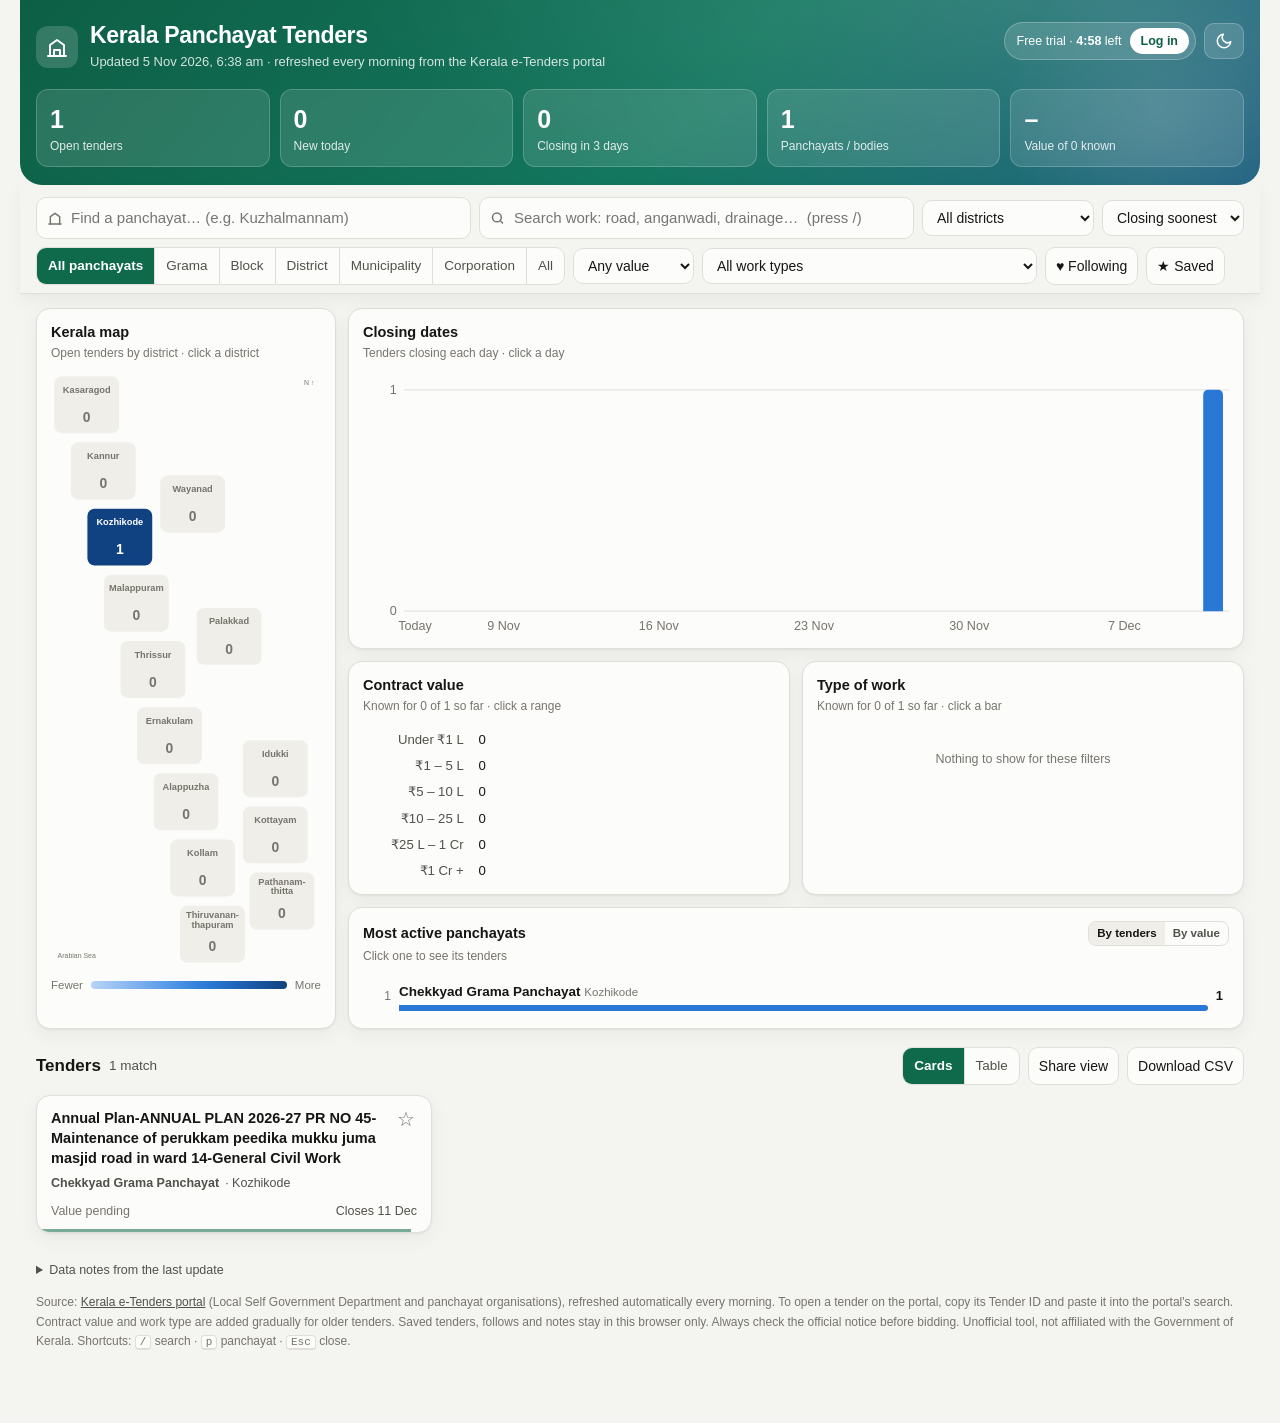
==== commit f9c4c671: "Panchayat search, Kerala map, leaderboard, follows and trial login Add a panchayat type-ahead with a" ====
--- a/docs/index.html
+++ b/docs/index.html
@@ -4,129 +4,216 @@
 <meta charset="utf-8">
 <meta name="viewport" content="width=device-width, initial-scale=1">
 <title>Kerala Panchayat Tenders</title>
-<meta name="description" content="Daily-updated, searchable list of public works tenders from Kerala's panchayats and local bodies.">
+<meta name="description" content="Daily-updated, searchable dashboard of public works tenders from Kerala's panchayats and local bodies.">
 <style>
   :root{
     color-scheme: light;
-    --bg:#f5f5f2; --surface:#fcfcfb; --surface-2:#f0efeb; --border:#e1dfd8; --grid:#e8e6e0;
-    --text:#1a1917; --text-2:#55534d; --muted:#7a776f;
-    --accent:#0e6a4b; --accent-ink:#ffffff; --series:#0a7d52;
-    --new-bg:#fff5d6; --new-border:#e3bd52; --warn:#a63d24; --warn-bg:#fbe9e3;
-    --radius:12px; --shadow:0 1px 2px rgba(0,0,0,.05),0 4px 16px rgba(0,0,0,.04);
+    --bg:#f4f4f1; --surface:#fcfcfb; --surface-2:#efeee9; --border:#e0ded7; --grid:#e8e6e0;
+    --text:#161613; --text-2:#52504a; --muted:#77746c;
+    --accent:#0e6a4b; --accent-ink:#ffffff; --accent-soft:#e3f1ea;
+    --series:#2a78d6; --series-soft:#cde2fb;
+    --seq-1:#b7d3f6; --seq-2:#86b6ef; --seq-3:#5598e7; --seq-4:#2a78d6; --seq-5:#1c5cab; --seq-6:#104281;
+    --ink-1:#0b0b0b; --ink-2:#0b0b0b; --ink-3:#0b0b0b; --ink-4:#ffffff; --ink-5:#ffffff; --ink-6:#ffffff;
+    --new-bg:#fff5d6; --new-border:#e3bd52; --warn:#a63d24; --warn-bg:#fbe9e3; --gold:#c99700;
+    --hero-a:#0d5f44; --hero-b:#13775f; --hero-c:#1d5f7e;
+    --radius:14px; --shadow:0 1px 2px rgba(0,0,0,.05),0 6px 20px rgba(0,0,0,.05);
   }
   @media (prefers-color-scheme: dark){
     :root:where(:not([data-theme="light"])){
       color-scheme: dark;
-      --bg:#141513; --surface:#1c1d1b; --surface-2:#252623; --border:#33342f; --grid:#2c2d29;
-      --text:#eeede9; --text-2:#c3c1b8; --muted:#97948b;
-      --accent:#4cc994; --accent-ink:#0b1f16; --series:#22a46f;
-      --new-bg:#342d13; --new-border:#8a7326; --warn:#ec8f77; --warn-bg:#3a201a;
+      --bg:#121311; --surface:#1b1c1a; --surface-2:#242522; --border:#32332e; --grid:#2a2b27;
+      --text:#efeee9; --text-2:#c3c1b8; --muted:#95928a;
+      --accent:#4cc994; --accent-ink:#0b1f16; --accent-soft:#163a2b;
+      --series:#3987e5; --series-soft:#1c3657;
+      --seq-1:#104281; --seq-2:#1c5cab; --seq-3:#2a78d6; --seq-4:#5598e7; --seq-5:#86b6ef; --seq-6:#b7d3f6;
+      --ink-1:#ffffff; --ink-2:#ffffff; --ink-3:#ffffff; --ink-4:#0b0b0b; --ink-5:#0b0b0b; --ink-6:#0b0b0b;
+      --new-bg:#342d13; --new-border:#8a7326; --warn:#ec8f77; --warn-bg:#3a201a; --gold:#f0c43c;
+      --hero-a:#0a3a2b; --hero-b:#0f4a3d; --hero-c:#123b50;
       --shadow:none;
     }
   }
   :root[data-theme="dark"]{
     color-scheme: dark;
-    --bg:#141513; --surface:#1c1d1b; --surface-2:#252623; --border:#33342f; --grid:#2c2d29;
-    --text:#eeede9; --text-2:#c3c1b8; --muted:#97948b;
-    --accent:#4cc994; --accent-ink:#0b1f16; --series:#22a46f;
-    --new-bg:#342d13; --new-border:#8a7326; --warn:#ec8f77; --warn-bg:#3a201a;
+    --bg:#121311; --surface:#1b1c1a; --surface-2:#242522; --border:#32332e; --grid:#2a2b27;
+    --text:#efeee9; --text-2:#c3c1b8; --muted:#95928a;
+    --accent:#4cc994; --accent-ink:#0b1f16; --accent-soft:#163a2b;
+    --series:#3987e5; --series-soft:#1c3657;
+    --seq-1:#104281; --seq-2:#1c5cab; --seq-3:#2a78d6; --seq-4:#5598e7; --seq-5:#86b6ef; --seq-6:#b7d3f6;
+    --ink-1:#ffffff; --ink-2:#ffffff; --ink-3:#ffffff; --ink-4:#0b0b0b; --ink-5:#0b0b0b; --ink-6:#0b0b0b;
+    --new-bg:#342d13; --new-border:#8a7326; --warn:#ec8f77; --warn-bg:#3a201a; --gold:#f0c43c;
+    --hero-a:#0a3a2b; --hero-b:#0f4a3d; --hero-c:#123b50;
     --shadow:none;
   }
   *{box-sizing:border-box}
+  [hidden]{display:none!important}
   html{-webkit-text-size-adjust:100%}
   body{margin:0;background:var(--bg);color:var(--text);font:15px/1.45 -apple-system,BlinkMacSystemFont,"Segoe UI",Roboto,Helvetica,Arial,sans-serif}
-  .wrap{max-width:1180px;margin:0 auto;padding:20px 16px 72px}
-  button,input,select{font:inherit;color:inherit}
+  .wrap{max-width:1240px;margin:0 auto;padding:0 16px 72px}
+  button,input,select,textarea{font:inherit;color:inherit}
   button{cursor:pointer}
   :focus-visible{outline:2px solid var(--accent);outline-offset:2px}
-
-  header.top{display:flex;align-items:flex-start;justify-content:space-between;gap:12px}
-  h1{font-size:22px;margin:0;letter-spacing:-.01em}
-  .sub{color:var(--text-2);font-size:13px;margin:4px 0 0}
-  .icon-btn{border:1px solid var(--border);background:var(--surface);border-radius:10px;padding:7px 10px;line-height:1}
-
-  .stats{display:grid;grid-template-columns:repeat(4,minmax(0,1fr));gap:10px;margin:18px 0 14px}
-  @media (max-width:640px){.stats{grid-template-columns:repeat(2,minmax(0,1fr))}}
-  .stat{background:var(--surface);border:1px solid var(--border);border-radius:var(--radius);padding:12px 14px;box-shadow:var(--shadow);text-align:left}
+  @media (prefers-reduced-motion: reduce){*{transition:none!important;animation:none!important}}
+
+  /* ---------- hero ---------- */
+  .hero{background:radial-gradient(1200px 400px at 85% -10%,rgba(255,255,255,.14),transparent 60%),linear-gradient(130deg,var(--hero-a),var(--hero-b) 55%,var(--hero-c));color:#fff;margin:0 -16px;padding:22px 16px 18px;position:relative;overflow:hidden}
+  @media (min-width:1272px){.hero{border-radius:0 0 22px 22px}}
+  .hero::after{content:"";position:absolute;right:-60px;bottom:-90px;width:320px;height:320px;border-radius:50%;background:radial-gradient(circle,rgba(255,255,255,.10),transparent 70%);pointer-events:none}
+  .hero-top{display:flex;align-items:flex-start;justify-content:space-between;gap:12px;position:relative;z-index:1}
+  .brand{display:flex;gap:12px;align-items:center}
+  .logo{width:42px;height:42px;border-radius:12px;background:rgba(255,255,255,.16);display:grid;place-items:center;flex:none}
+  h1{font-size:23px;margin:0;letter-spacing:-.015em;line-height:1.2}
+  .hero .sub{color:rgba(255,255,255,.82);font-size:13px;margin:3px 0 0}
+  .hero .icon-btn{background:rgba(255,255,255,.14);border:1px solid rgba(255,255,255,.22);color:#fff}
+  .icon-btn{border:1px solid var(--border);background:var(--surface);border-radius:10px;padding:8px 10px;line-height:0}
+  .stats{display:grid;grid-template-columns:repeat(5,minmax(0,1fr));gap:10px;margin-top:18px;position:relative;z-index:1}
+  @media (max-width:900px){.stats{grid-template-columns:repeat(3,minmax(0,1fr))}}
+  @media (max-width:560px){.stats{grid-template-columns:repeat(2,minmax(0,1fr))}}
+  .stat{background:rgba(255,255,255,.12);border:1px solid rgba(255,255,255,.2);border-radius:12px;padding:11px 13px;text-align:left;color:#fff;min-width:0;backdrop-filter:blur(4px)}
   button.stat{width:100%}
-  button.stat:hover{border-color:var(--accent)}
-  button.stat[aria-pressed="true"]{border-color:var(--accent);box-shadow:0 0 0 1px var(--accent) inset}
-  .stat .n{font-size:24px;font-weight:650;font-variant-numeric:tabular-nums;letter-spacing:-.01em}
-  .stat .l{font-size:12.5px;color:var(--text-2)}
-
-  .filters{position:sticky;top:0;z-index:20;background:var(--bg);padding:10px 0 8px;margin:0 -16px;padding-left:16px;padding-right:16px;border-bottom:1px solid transparent}
-  @media (max-width:700px){.filters{position:static}}
-  .filters .seg{max-width:100%;overflow-x:auto;scrollbar-width:none}
-  .filters .seg::-webkit-scrollbar{display:none}
-  .icon-btn svg{display:block}
-  .filters.stuck{border-bottom-color:var(--border)}
+  button.stat:hover{background:rgba(255,255,255,.2)}
+  button.stat[aria-pressed="true"]{background:#fff;color:#0d5f44;border-color:#fff}
+  button.stat[aria-pressed="true"] .l{color:#0d5f44}
+  .stat .n{font-size:25px;font-weight:700;font-variant-numeric:tabular-nums;letter-spacing:-.015em;white-space:nowrap;overflow:hidden;text-overflow:ellipsis}
+  .stat .l{font-size:12px;color:rgba(255,255,255,.85)}
+  .visit{margin-top:12px;display:flex;align-items:center;gap:10px;flex-wrap:wrap;background:rgba(255,255,255,.95);color:#173d2f;border-radius:12px;padding:9px 12px;font-size:13.5px;position:relative;z-index:1}
+  .visit b{font-variant-numeric:tabular-nums}
+  .visit button{border:0;background:#0d5f44;color:#fff;border-radius:8px;padding:5px 11px;font-size:13px;font-weight:600}
+  .visit .x{background:none;color:#173d2f;padding:2px 6px;font-size:16px;margin-left:auto}
+
+  .mine{display:flex;gap:8px;align-items:center;flex-wrap:wrap;margin:14px 0 0;font-size:13px}
+  .mine .lbl{color:var(--text-2);font-weight:600}
+  .mchip{display:inline-flex;gap:6px;align-items:center;border:1px solid var(--border);background:var(--surface);border-radius:999px;padding:5px 11px;font-size:13px}
+  .mchip .c{font-variant-numeric:tabular-nums;color:var(--text-2)}
+  .mchip .nn{background:var(--accent);color:var(--accent-ink);border-radius:999px;padding:0 6px;font-size:11.5px;font-weight:700}
+  .mchip[aria-pressed="true"]{border-color:var(--accent);box-shadow:0 0 0 1px var(--accent) inset}
+
+  /* ---------- filters ---------- */
+  .filters{position:sticky;top:0;z-index:30;background:var(--bg);margin:0 -16px;padding:12px 16px 8px;border-bottom:1px solid transparent;transition:border-color .15s}
+  @media (max-width:760px){.filters{position:static}}
+  .filters.stuck{border-bottom-color:var(--border);box-shadow:0 6px 16px rgba(0,0,0,.05)}
   .frow{display:flex;gap:8px;flex-wrap:wrap;align-items:center}
   .frow + .frow{margin-top:8px}
-  .search{flex:1 1 260px;min-width:0;position:relative}
-  .search input{width:100%;padding:9px 12px 9px 34px;border:1px solid var(--border);border-radius:10px;background:var(--surface)}
-  .search svg{position:absolute;left:11px;top:50%;transform:translateY(-50%);color:var(--muted)}
+  .field{position:relative;flex:1 1 230px;min-width:0}
+  .field input{width:100%;padding:9px 32px 9px 34px;border:1px solid var(--border);border-radius:10px;background:var(--surface)}
+  .field > svg{position:absolute;left:11px;top:50%;transform:translateY(-50%);color:var(--muted);pointer-events:none}
+  .field .clr{position:absolute;right:6px;top:50%;transform:translateY(-50%);border:0;background:none;color:var(--muted);font-size:17px;padding:2px 6px;line-height:1}
+  .field.pb input{border-color:var(--accent);background:var(--accent-soft)}
+  .field.pb input::placeholder{color:var(--text-2)}
   select,.chipbtn{border:1px solid var(--border);border-radius:10px;background:var(--surface);padding:8px 10px;font-size:14px;max-width:100%}
-  .seg{display:inline-flex;border:1px solid var(--border);border-radius:10px;overflow:hidden;background:var(--surface)}
+  .seg{display:inline-flex;border:1px solid var(--border);border-radius:10px;overflow:hidden;background:var(--surface);max-width:100%;overflow-x:auto;scrollbar-width:none}
+  .seg::-webkit-scrollbar{display:none}
   .seg button{border:0;background:none;padding:8px 11px;font-size:13.5px;color:var(--text-2);white-space:nowrap}
   .seg button + button{border-left:1px solid var(--border)}
   .seg button[aria-pressed="true"]{background:var(--accent);color:var(--accent-ink);font-weight:600}
   .chipbtn[aria-pressed="true"]{background:var(--accent);color:var(--accent-ink);border-color:var(--accent);font-weight:600}
   .active-chips{display:flex;gap:6px;flex-wrap:wrap;align-items:center;font-size:13px}
-  .achip{display:inline-flex;align-items:center;gap:4px;background:var(--surface-2);border:1px solid var(--border);border-radius:999px;padding:3px 4px 3px 10px}
+  .achip{display:inline-flex;align-items:center;gap:2px;background:var(--surface-2);border:1px solid var(--border);border-radius:999px;padding:3px 4px 3px 10px}
   .achip button{border:0;background:none;padding:0 5px;font-size:15px;line-height:1;color:var(--muted)}
   .linkbtn{border:0;background:none;color:var(--accent);padding:4px 2px;font-size:13px;font-weight:600}
   .spacer{flex:1}
 
-  .charts{display:grid;grid-template-columns:1.05fr 1.35fr 1fr;gap:12px;margin:12px 0 18px}
-  @media (max-width:1000px){.charts{grid-template-columns:1fr 1fr}.charts .wide{grid-column:1/-1;order:-1}}
-  @media (max-width:640px){.charts{grid-template-columns:1fr}}
-  .chart{background:var(--surface);border:1px solid var(--border);border-radius:var(--radius);padding:12px 14px 10px;box-shadow:var(--shadow);min-width:0}
-  .chart h2{font-size:14px;margin:0;font-weight:650}
-  .chart .hint{font-size:12px;color:var(--muted);margin:2px 0 8px}
-  .chart svg{display:block;width:100%;height:auto;overflow:visible}
-  .chart .lbl{fill:var(--text-2);font-size:11.5px}
-  .chart .val{fill:var(--text);font-size:11.5px;font-variant-numeric:tabular-nums}
-  .chart .axis{fill:var(--muted);font-size:10.5px;font-variant-numeric:tabular-nums}
-  .chart .gridline{stroke:var(--grid);stroke-width:1}
-  .chart .mark{fill:var(--series);transition:opacity .15s}
-  .chart .dim .mark{opacity:.28}
-  .chart .dim .sel .mark{opacity:1}
-  .chart g.hit{cursor:pointer;outline:none}
-  .chart g.hit:hover .mark,.chart g.hit:focus-visible .mark{opacity:1;filter:brightness(1.12)}
-  .chart g.hit:focus-visible .hitbox{stroke:var(--accent);stroke-width:2}
-  .chart .hitbox{fill:transparent}
-  .chart .today{stroke:var(--warn);stroke-width:1}
-  .chart .empty-note{font-size:12.5px;color:var(--muted);padding:20px 0;text-align:center}
-
-  #tip{position:fixed;z-index:50;pointer-events:none;background:var(--surface);border:1px solid var(--border);border-radius:8px;padding:6px 9px;font-size:12.5px;box-shadow:0 6px 20px rgba(0,0,0,.14);opacity:0;transition:opacity .08s;max-width:240px}
-  #tip b{display:block;font-size:14px;font-variant-numeric:tabular-nums}
-  #tip span{color:var(--text-2)}
-
-  .resbar{display:flex;align-items:center;gap:10px;flex-wrap:wrap;margin:4px 0 10px}
+  .combo{position:absolute;left:0;right:0;top:calc(100% + 4px);background:var(--surface);border:1px solid var(--border);border-radius:12px;box-shadow:0 14px 40px rgba(0,0,0,.18);max-height:340px;overflow:auto;z-index:40;padding:4px;margin:0;list-style:none}
+  .combo li{display:flex;gap:10px;align-items:center;padding:8px 10px;border-radius:8px;cursor:pointer;font-size:14px}
+  .combo li[aria-selected="true"]{background:var(--accent-soft)}
+  .combo .nm{flex:1;min-width:0;overflow:hidden;text-overflow:ellipsis;white-space:nowrap}
+  .combo .nm mark{background:none;color:var(--accent);font-weight:700}
+  .combo .ds{font-size:12px;color:var(--muted);white-space:nowrap}
+  .combo .ct{font-size:12px;font-weight:700;background:var(--surface-2);border-radius:999px;padding:1px 8px;font-variant-numeric:tabular-nums}
+  .combo .none{color:var(--muted);cursor:default}
+
+  /* ---------- panchayat profile ---------- */
+  .profile{background:var(--surface);border:1px solid var(--border);border-radius:var(--radius);box-shadow:var(--shadow);padding:16px;margin:12px 0 4px;display:grid;grid-template-columns:auto 1fr auto;gap:14px;align-items:center}
+  @media (max-width:640px){.profile{grid-template-columns:auto 1fr}.profile .pacts{grid-column:1/-1}}
+  .avatar{width:52px;height:52px;border-radius:14px;background:linear-gradient(135deg,var(--hero-b),var(--hero-c));color:#fff;display:grid;place-items:center;font-weight:700;font-size:19px}
+  .profile h2{margin:0;font-size:18px}
+  .profile .pmeta{font-size:13px;color:var(--text-2)}
+  .pstats{display:flex;gap:18px;flex-wrap:wrap;margin-top:8px}
+  .pstats div{font-size:12px;color:var(--text-2)}
+  .pstats b{display:block;font-size:17px;color:var(--text);font-variant-numeric:tabular-nums}
+  .pacts{display:flex;gap:8px;flex-wrap:wrap}
+
+  /* ---------- dashboard ---------- */
+  .dash{display:grid;grid-template-columns:300px minmax(0,1fr);gap:12px;margin:14px 0 18px}
+  .dash-right{display:grid;grid-template-columns:repeat(2,minmax(0,1fr));gap:12px;align-content:start}
+  .dash-right .wide{grid-column:1/-1}
+  @media (max-width:980px){.dash{grid-template-columns:1fr}.mapcard svg{max-height:560px}}
+  @media (max-width:640px){.dash-right{grid-template-columns:1fr}}
+  .card-c{background:var(--surface);border:1px solid var(--border);border-radius:var(--radius);padding:13px 14px 11px;box-shadow:var(--shadow);min-width:0}
+  .card-c h2{font-size:14.5px;margin:0;font-weight:650;display:flex;align-items:center;gap:8px}
+  .card-c .hint{font-size:12px;color:var(--muted);margin:2px 0 10px}
+  .card-c svg{display:block;width:100%;height:auto;overflow:visible}
+  .lbl{fill:var(--text-2);font-size:11.5px}
+  .val{fill:var(--text);font-size:11.5px;font-variant-numeric:tabular-nums}
+  .axis{fill:var(--muted);font-size:10.5px;font-variant-numeric:tabular-nums}
+  .gridline{stroke:var(--grid);stroke-width:1}
+  .mark{fill:var(--series);transition:opacity .15s}
+  .dim .mark{opacity:.3}
+  .dim .sel .mark{opacity:1}
+  g.hit{cursor:pointer;outline:none}
+  g.hit:hover .mark,g.hit:focus-visible .mark{opacity:1;filter:brightness(1.1)}
+  g.hit:focus-visible .hitbox{stroke:var(--accent);stroke-width:2}
+  .hitbox{fill:transparent}
+  .empty-note{font-size:12.5px;color:var(--muted);padding:24px 0;text-align:center}
+  .tg{margin-left:auto;display:inline-flex;border:1px solid var(--border);border-radius:8px;overflow:hidden}
+  .tg button{border:0;background:none;font-size:11.5px;padding:3px 8px;color:var(--text-2)}
+  .tg button[aria-pressed="true"]{background:var(--surface-2);color:var(--text);font-weight:600}
+
+  .mapcard svg{max-height:660px;margin:0 auto}
+  .tile{transition:opacity .15s}
+  .tile rect.t{stroke:var(--surface);stroke-width:2}
+  .tile.sel rect.t{stroke:var(--text);stroke-width:4}
+  .mapdim .tile:not(.sel){opacity:.4}
+  .tile:hover{opacity:1!important}
+  .tile:hover rect.t{filter:brightness(1.08)}
+  .tname{font-size:14px;font-weight:600}
+  .tcount{font-size:21px;font-weight:750;font-variant-numeric:tabular-nums}
+  .legend{display:flex;align-items:center;gap:8px;font-size:11.5px;color:var(--muted);margin-top:10px}
+  .legend .ramp{flex:1;height:8px;border-radius:999px;background:linear-gradient(90deg,var(--seq-1),var(--seq-2),var(--seq-3),var(--seq-4),var(--seq-5),var(--seq-6))}
+
+  .lb{list-style:none;margin:0;padding:0}
+  .lb li{display:grid;grid-template-columns:22px minmax(0,1fr) auto;gap:8px;align-items:center;padding:6px 6px;border-radius:8px;cursor:pointer}
+  .lb li:hover,.lb li:focus-visible{background:var(--surface-2)}
+  .lb .rk{font-size:12px;color:var(--muted);font-variant-numeric:tabular-nums;text-align:right}
+  .lb .nm{font-size:13.5px;font-weight:600;overflow:hidden;text-overflow:ellipsis;white-space:nowrap}
+  .lb .ds{font-size:11.5px;color:var(--muted);font-weight:400}
+  .lb .bar{height:6px;border-radius:0 3px 3px 0;background:var(--series);margin-top:4px}
+  .lb .v{font-size:13px;font-weight:700;font-variant-numeric:tabular-nums;text-align:right}
+  .lb .v small{display:block;font-size:11px;color:var(--muted);font-weight:400}
+
+  #tip{position:fixed;z-index:60;pointer-events:none;background:var(--surface);border:1px solid var(--border);border-radius:9px;padding:7px 10px;font-size:12.5px;box-shadow:0 8px 24px rgba(0,0,0,.16);opacity:0;transition:opacity .08s;max-width:250px}
+  #tip b{display:block;font-size:14.5px;font-variant-numeric:tabular-nums}
+  #tip span{color:var(--text-2);display:block}
+
+  /* ---------- results ---------- */
+  .resbar{display:flex;align-items:center;gap:8px;flex-wrap:wrap;margin:4px 0 10px}
+  .resbar h2{font-size:17px;margin:0}
   .resbar .count{font-size:13.5px;color:var(--text-2)}
-  .resbar .count b{color:var(--text)}
-
   .cards{display:grid;grid-template-columns:repeat(auto-fill,minmax(340px,1fr));gap:10px}
   @media (max-width:420px){.cards{grid-template-columns:1fr}}
-  .card{background:var(--surface);border:1px solid var(--border);border-radius:var(--radius);padding:12px 14px;box-shadow:var(--shadow);display:flex;flex-direction:column;gap:6px;cursor:pointer;transition:border-color .12s,transform .12s}
-  .card:hover{border-color:var(--accent)}
+  .card{background:var(--surface);border:1px solid var(--border);border-radius:var(--radius);padding:13px 14px 12px;box-shadow:var(--shadow);display:flex;flex-direction:column;gap:6px;cursor:pointer;transition:border-color .12s,transform .12s,box-shadow .12s;position:relative;overflow:hidden}
+  .card:hover{border-color:var(--accent);transform:translateY(-1px);box-shadow:0 8px 24px rgba(0,0,0,.07)}
   .card.is-new{background:var(--new-bg);border-color:var(--new-border)}
   .card .row1{display:flex;gap:8px;align-items:flex-start}
   .card h3{margin:0;font-size:14.5px;font-weight:600;line-height:1.35;flex:1;overflow-wrap:anywhere;display:-webkit-box;-webkit-line-clamp:3;-webkit-box-orient:vertical;overflow:hidden}
-  .star{border:0;background:none;padding:0 2px;font-size:19px;line-height:1;color:var(--muted)}
-  .star[aria-pressed="true"]{color:#d9a400}
-  .card .org{font-size:12.5px;color:var(--text-2)}
-  .card .foot{display:flex;align-items:center;gap:8px;flex-wrap:wrap;margin-top:auto;padding-top:2px}
-  .value{font-weight:650;font-variant-numeric:tabular-nums}
+  .star{border:0;background:none;padding:0 2px;font-size:20px;line-height:1;color:var(--muted)}
+  .star[aria-pressed="true"]{color:var(--gold)}
+  .card .org{font-size:12.5px;color:var(--text-2);display:flex;gap:6px;align-items:center;flex-wrap:wrap}
+  .card .org a{color:inherit;text-decoration:none;font-weight:600}
+  .card .org a:hover{text-decoration:underline}
+  .card .foot{display:flex;align-items:center;gap:6px;flex-wrap:wrap;margin-top:auto;padding-top:4px}
+  .value{font-weight:700;font-variant-numeric:tabular-nums;font-size:15px}
   .value.na{font-weight:400;color:var(--muted);font-size:12.5px}
   .pill{font-size:11.5px;font-weight:600;padding:2px 8px;border-radius:999px;white-space:nowrap;border:1px solid var(--border);color:var(--text-2);background:var(--surface-2)}
   .pill.new{background:var(--accent);border-color:var(--accent);color:var(--accent-ink)}
   .pill.soon{background:var(--warn-bg);border-color:var(--warn);color:var(--warn)}
+  .pill.fol{border-color:var(--gold);color:var(--text)}
   .card .closes{font-size:12.5px;color:var(--text-2);margin-left:auto;white-space:nowrap}
-
-  table.tbl{width:100%;border-collapse:collapse;background:var(--surface);border:1px solid var(--border);border-radius:var(--radius);overflow:hidden;font-size:13.5px}
-  .tblwrap{overflow-x:auto;border-radius:var(--radius)}
-  .tbl th{text-align:left;font-size:12px;color:var(--text-2);font-weight:600;padding:9px 10px;border-bottom:1px solid var(--border);white-space:nowrap;background:var(--surface-2)}
+  .card .bar-time{position:absolute;left:0;bottom:0;height:3px;background:var(--accent);opacity:.55}
+  .card .bar-time.urgent{background:var(--warn);opacity:.8}
+
+  table.tbl{width:100%;border-collapse:collapse;background:var(--surface);font-size:13.5px}
+  .tblwrap{overflow-x:auto;border-radius:var(--radius);border:1px solid var(--border)}
+  .tbl th{text-align:left;font-size:12px;color:var(--text-2);font-weight:600;padding:9px 10px;border-bottom:1px solid var(--border);white-space:nowrap;background:var(--surface-2);position:sticky;top:0}
   .tbl th button{border:0;background:none;padding:0;font-weight:600;color:inherit}
   .tbl td{padding:8px 10px;border-bottom:1px solid var(--grid);vertical-align:top}
   .tbl tr:hover td{background:var(--surface-2);cursor:pointer}
@@ -136,56 +223,115 @@
   .more{display:block;margin:16px auto 0;border:1px solid var(--border);background:var(--surface);border-radius:10px;padding:9px 18px;font-weight:600}
   .empty{color:var(--text-2);padding:40px 0;text-align:center}
 
-  dialog{border:0;padding:0;border-radius:16px;max-width:560px;width:calc(100% - 24px);background:var(--surface);color:var(--text);box-shadow:0 20px 60px rgba(0,0,0,.3)}
-  dialog::backdrop{background:rgba(10,10,8,.45)}
-  .dlg{padding:18px 18px 16px}
-  .dlg h2{font-size:17px;margin:0 30px 6px 0;line-height:1.35}
-  .dlg .close{position:absolute;right:10px;top:10px}
-  .dlg .pills{display:flex;gap:6px;flex-wrap:wrap;margin:8px 0 12px}
-  .dlg dl{display:grid;grid-template-columns:max-content 1fr;gap:6px 14px;margin:0;font-size:13.5px}
-  .dlg dt{color:var(--text-2)}
-  .dlg dd{margin:0;overflow-wrap:anywhere}
-  .dlg .big{font-size:22px;font-weight:700;font-variant-numeric:tabular-nums}
-  .dlg .acts{display:grid;grid-template-columns:1fr 1fr;gap:8px;margin-top:16px}
-  .dlg .acts > *{display:flex;align-items:center;justify-content:center;gap:6px;border:1px solid var(--border);background:var(--surface);border-radius:10px;padding:10px;font-size:13.5px;font-weight:600;text-decoration:none;color:var(--text)}
-  .dlg .acts .primary{background:var(--accent);border-color:var(--accent);color:var(--accent-ink)}
-  .dlg .note{font-size:12px;color:var(--muted);margin-top:10px}
-  .dlg code{font-size:13px;background:var(--surface-2);padding:2px 6px;border-radius:6px}
-
-  .toast{position:fixed;left:50%;bottom:20px;transform:translateX(-50%) translateY(20px);background:var(--text);color:var(--bg);padding:9px 16px;border-radius:999px;font-size:13.5px;opacity:0;transition:.2s;z-index:60;pointer-events:none}
+  /* ---------- dialog ---------- */
+  dialog{border:0;padding:0;border-radius:18px;max-width:600px;width:calc(100% - 24px);max-height:calc(100% - 24px);background:var(--surface);color:var(--text);box-shadow:0 24px 70px rgba(0,0,0,.35)}
+  dialog::backdrop{background:rgba(10,10,8,.5);backdrop-filter:blur(2px)}
+  .dhead{background:linear-gradient(130deg,var(--hero-a),var(--hero-b) 55%,var(--hero-c));color:#fff;padding:18px 18px 16px;position:relative}
+  .dhead h2{font-size:17px;margin:0 36px 8px 0;line-height:1.35}
+  .dhead .org{font-size:13px;color:rgba(255,255,255,.85)}
+  .dhead .org button{border:0;background:rgba(255,255,255,.16);color:#fff;border-radius:999px;padding:2px 9px;font-size:12.5px;font-weight:600}
+  .dhead .close{position:absolute;right:12px;top:12px;background:rgba(255,255,255,.16);border:1px solid rgba(255,255,255,.25);color:#fff}
+  .dhead .kpis{display:grid;grid-template-columns:repeat(3,minmax(0,1fr));gap:8px;margin-top:12px}
+  .dhead .kpi{background:rgba(255,255,255,.13);border-radius:10px;padding:8px 10px}
+  .dhead .kpi b{display:block;font-size:17px;font-variant-numeric:tabular-nums;white-space:nowrap;overflow:hidden;text-overflow:ellipsis}
+  .dhead .kpi span{font-size:11.5px;color:rgba(255,255,255,.82)}
+  .dbody{padding:16px 18px 18px}
+  .dbody dl{display:grid;grid-template-columns:max-content 1fr;gap:6px 14px;margin:0;font-size:13.5px}
+  .dbody dt{color:var(--text-2)}
+  .dbody dd{margin:0;overflow-wrap:anywhere}
+  .dbody code{font-size:13px;background:var(--surface-2);padding:2px 6px;border-radius:6px}
+  .acts{display:grid;grid-template-columns:1fr 1fr;gap:8px;margin-top:16px}
+  .acts > *{display:flex;align-items:center;justify-content:center;gap:6px;border:1px solid var(--border);background:var(--surface);border-radius:10px;padding:10px;font-size:13.5px;font-weight:600;text-decoration:none;color:var(--text);text-align:center}
+  .acts .primary{background:var(--accent);border-color:var(--accent);color:var(--accent-ink)}
+  .dbody h3{font-size:13.5px;margin:18px 0 6px}
+  .dbody textarea{width:100%;min-height:64px;border:1px solid var(--border);border-radius:10px;background:var(--surface-2);padding:8px 10px;font-size:13.5px;resize:vertical}
+  .related{list-style:none;margin:0;padding:0;border:1px solid var(--border);border-radius:10px;overflow:hidden}
+  .related li{padding:8px 10px;font-size:13px;display:flex;gap:10px;cursor:pointer}
+  .related li + li{border-top:1px solid var(--grid)}
+  .related li:hover{background:var(--surface-2)}
+  .related .rt{flex:1;min-width:0;overflow:hidden;text-overflow:ellipsis;white-space:nowrap}
+  .related .rv{color:var(--text-2);white-space:nowrap;font-variant-numeric:tabular-nums}
+  .note{font-size:12px;color:var(--muted);margin-top:12px}
+
+  .toast{position:fixed;left:50%;bottom:20px;transform:translateX(-50%) translateY(20px);background:var(--text);color:var(--bg);padding:9px 16px;border-radius:999px;font-size:13.5px;opacity:0;transition:.2s;z-index:70;pointer-events:none}
   .toast.on{opacity:1;transform:translateX(-50%) translateY(0)}
-
   details.notes{font-size:12.5px;color:var(--text-2);margin-top:28px}
   details.notes summary{cursor:pointer}
   footer{margin-top:14px;font-size:12px;color:var(--muted);line-height:1.6}
   footer a{color:var(--text-2)}
+  kbd{font-size:11px;border:1px solid var(--border);border-bottom-width:2px;border-radius:4px;padding:0 4px;background:var(--surface)}
   .sr{position:absolute;width:1px;height:1px;overflow:hidden;clip:rect(0 0 0 0)}
+
+  /* ---------- trial + login ---------- */
+  .acct{display:flex;gap:8px;align-items:center}
+  .trial{display:inline-flex;align-items:center;gap:8px;background:rgba(255,255,255,.14);border:1px solid rgba(255,255,255,.25);color:#fff;border-radius:999px;padding:5px 6px 5px 12px;font-size:12.5px;white-space:nowrap}
+  .trial b{font-variant-numeric:tabular-nums}
+  .trial button{border:0;background:#fff;color:#0d5f44;border-radius:999px;padding:4px 11px;font-size:12.5px;font-weight:700}
+  .trial.low{background:rgba(255,190,80,.25);border-color:rgba(255,210,120,.6)}
+  @media (max-width:560px){.trial .tl{display:none}}
+  body.locked .wrap{filter:blur(7px);pointer-events:none;user-select:none}
+  body.locked{overflow:hidden}
+  .gate{position:fixed;inset:0;z-index:100;display:grid;place-items:center;padding:16px;background:rgba(8,20,15,.55);overflow:auto}
+  .gate-card{width:100%;max-width:440px;background:var(--surface);color:var(--text);border-radius:20px;box-shadow:0 30px 80px rgba(0,0,0,.4);overflow:hidden}
+  .gate-top{background:linear-gradient(130deg,var(--hero-a),var(--hero-b) 55%,var(--hero-c));color:#fff;padding:22px 22px 18px;position:relative}
+  .gate-top h2{margin:0 0 4px;font-size:20px}
+  .gate-top p{margin:0;font-size:13.5px;color:rgba(255,255,255,.88)}
+  .gate-top .close{position:absolute;right:12px;top:12px;background:rgba(255,255,255,.16);border:1px solid rgba(255,255,255,.25);color:#fff}
+  .gate form{padding:18px 22px 6px;display:grid;gap:10px}
+  .gate label{font-size:12.5px;font-weight:600;color:var(--text-2)}
+  .gate input{width:100%;margin-top:4px;padding:10px 12px;border:1px solid var(--border);border-radius:10px;background:var(--surface-2);font-size:15px}
+  .gate .err{color:var(--warn);font-size:13px;min-height:18px}
+  .gate .go{border:0;background:var(--accent);color:var(--accent-ink);border-radius:10px;padding:11px;font-weight:700;font-size:15px}
+  .premium{margin:8px 22px 22px;border:1px solid var(--new-border);background:var(--new-bg);border-radius:14px;padding:14px}
+  .premium h3{margin:0 0 4px;font-size:15px}
+  .premium p{margin:0 0 10px;font-size:13px;color:var(--text-2)}
+  .premium .ways{display:grid;gap:6px}
+  .premium a{display:flex;align-items:center;gap:10px;text-decoration:none;color:var(--text);background:var(--surface);border:1px solid var(--border);border-radius:10px;padding:9px 12px;font-size:14px;font-weight:600}
+  .premium a span{font-weight:400;color:var(--text-2);font-size:12.5px;margin-left:auto}
 </style>
 </head>
 <body>
 <div class="wrap">
-  <header class="top">
-    <div>
-      <h1>Kerala Panchayat Tenders</h1>
-      <p class="sub" id="lastRun">Loading tenders…</p>
+  <header class="hero">
+    <div class="hero-top">
+      <div class="brand">
+        <div class="logo" aria-hidden="true"><svg width="24" height="24" viewBox="0 0 24 24" fill="none" stroke="#fff" stroke-width="2" stroke-linecap="round" stroke-linejoin="round"><path d="M3 21h18"/><path d="M5 21V10l7-5 7 5v11"/><path d="M9 21v-6h6v6"/></svg></div>
+        <div>
+          <h1>Kerala Panchayat Tenders</h1>
+          <p class="sub" id="lastRun">Loading tenders…</p>
+        </div>
+      </div>
+      <div class="acct">
+      <div class="trial" id="acct" hidden></div>
+      <button class="icon-btn" id="themeBtn" type="button" aria-label="Toggle dark mode" title="Toggle dark mode"><svg width="18" height="18" viewBox="0 0 24 24" fill="none" stroke="currentColor" stroke-width="2" stroke-linecap="round" stroke-linejoin="round"><path d="M21 12.8A9 9 0 1 1 11.2 3a7 7 0 0 0 9.8 9.8z"/></svg></button>
+      </div>
     </div>
-    <button class="icon-btn" id="themeBtn" type="button" aria-label="Toggle dark mode" title="Toggle dark mode"><svg width="18" height="18" viewBox="0 0 24 24" fill="none" stroke="currentColor" stroke-width="2" stroke-linecap="round" stroke-linejoin="round"><path d="M21 12.8A9 9 0 1 1 11.2 3a7 7 0 0 0 9.8 9.8z"/></svg></button>
+    <div class="stats">
+      <div class="stat"><div class="n" id="sTotal">–</div><div class="l">Open tenders</div></div>
+      <button class="stat" id="sNewBtn" type="button" aria-pressed="false" title="Show tenders first published on the portal today"><div class="n" id="sNew">–</div><div class="l">New today</div></button>
+      <button class="stat" id="sSoonBtn" type="button" aria-pressed="false" title="Show tenders closing within 3 days"><div class="n" id="sSoon">–</div><div class="l">Closing in 3 days</div></button>
+      <div class="stat"><div class="n" id="sBodies">–</div><div class="l">Panchayats / bodies</div></div>
+      <div class="stat"><div class="n" id="sValue">–</div><div class="l" id="sValueL">Total value</div></div>
+    </div>
+    <div class="visit" id="visit" hidden></div>
   </header>
 
-  <div class="stats">
-    <div class="stat"><div class="n" id="sTotal">–</div><div class="l">Open tenders</div></div>
-    <button class="stat" id="sNewBtn" type="button" aria-pressed="false" title="Show only tenders first seen today"><div class="n" id="sNew">–</div><div class="l">New today</div></button>
-    <button class="stat" id="sSoonBtn" type="button" aria-pressed="false" title="Show only tenders closing within 3 days"><div class="n" id="sSoon">–</div><div class="l">Closing in 3 days</div></button>
-    <div class="stat"><div class="n" id="sValue">–</div><div class="l" id="sValueL">Total value</div></div>
-  </div>
+  <div class="mine" id="mine" hidden></div>
 
   <div class="filters" id="filters">
     <div class="frow">
-      <label class="search">
+      <div class="field pbf" id="pbField">
+        <svg width="16" height="16" viewBox="0 0 24 24" fill="none" stroke="currentColor" stroke-width="2.2" stroke-linecap="round" stroke-linejoin="round"><path d="M3 21h18"/><path d="M5 21V10l7-5 7 5v11"/></svg>
+        <label class="sr" for="pbInput">Panchayat</label>
+        <input id="pbInput" type="text" placeholder="Find a panchayat… (e.g. Kuzhalmannam)" autocomplete="off" role="combobox" aria-expanded="false" aria-controls="pbList" aria-autocomplete="list">
+        <button class="clr" id="pbClear" type="button" aria-label="Clear panchayat" hidden>×</button>
+        <ul class="combo" id="pbList" role="listbox" hidden></ul>
+      </div>
+      <div class="field">
         <svg width="15" height="15" viewBox="0 0 24 24" fill="none" stroke="currentColor" stroke-width="2.4" stroke-linecap="round"><circle cx="11" cy="11" r="7"/><path d="m20 20-3.5-3.5"/></svg>
-        <span class="sr">Search</span>
-        <input type="search" id="q" placeholder="Search work, panchayat, tender ID…" autocomplete="off">
-      </label>
+        <label class="sr" for="q">Search</label>
+        <input type="search" id="q" placeholder="Search work: road, anganwadi, drainage…  (press /)" autocomplete="off">
+      </div>
       <select id="district" aria-label="District"><option value="">All districts</option></select>
       <select id="sort" aria-label="Sort">
         <option value="closing">Closing soonest</option>
@@ -195,38 +341,49 @@
     </div>
     <div class="frow">
       <div class="seg" id="bodySeg" role="group" aria-label="Type of local body"></div>
-      <select id="minValue" aria-label="Minimum value">
-        <option value="0">Any value</option>
-        <option value="500000">₹5 L+</option>
-        <option value="1000000">₹10 L+</option>
-        <option value="2500000">₹25 L+</option>
-        <option value="10000000">₹1 Cr+</option>
-      </select>
-      <select id="category" aria-label="Work category"><option value="">All work types</option></select>
+      <select id="band" aria-label="Contract value"><option value="">Any value</option></select>
+      <select id="category" aria-label="Work type"><option value="">All work types</option></select>
+      <button class="chipbtn" id="followBtn" type="button" aria-pressed="false" title="Only panchayats you follow">♥ Following <span id="followCount"></span></button>
       <button class="chipbtn" id="savedBtn" type="button" aria-pressed="false">★ Saved <span id="savedCount"></span></button>
     </div>
     <div class="frow active-chips" id="chips" hidden></div>
   </div>
 
-  <section class="charts" aria-label="Charts (click a bar to filter)">
-    <div class="chart">
-      <h2>Tenders by district</h2>
-      <p class="hint">Click a bar to filter</p>
-      <div id="cDistrict"></div>
+  <section class="profile" id="profile" hidden aria-live="polite"></section>
+
+  <section class="dash" aria-label="Dashboard (click anything to filter)">
+    <div class="card-c mapcard">
+      <h2>Kerala map</h2>
+      <p class="hint">Open tenders by district · click a district</p>
+      <div id="cMap"></div>
+      <div class="legend"><span>Fewer</span><span class="ramp"></span><span>More</span></div>
     </div>
-    <div class="chart wide">
-      <h2>Closing dates</h2>
-      <p class="hint">Tenders closing each day · click a day to filter</p>
-      <div id="cClosing"></div>
-    </div>
-    <div class="chart">
-      <h2>Type of work</h2>
-      <p class="hint" id="catHint">Click a bar to filter</p>
-      <div id="cCategory"></div>
+    <div class="dash-right">
+      <div class="card-c wide">
+        <h2>Closing dates</h2>
+        <p class="hint">Tenders closing each day · click a day</p>
+        <div id="cClosing"></div>
+      </div>
+      <div class="card-c">
+        <h2>Contract value</h2>
+        <p class="hint" id="bandHint">Click a range</p>
+        <div id="cBand"></div>
+      </div>
+      <div class="card-c">
+        <h2>Type of work</h2>
+        <p class="hint" id="catHint">Click a bar</p>
+        <div id="cCategory"></div>
+      </div>
+      <div class="card-c wide">
+        <h2>Most active panchayats <span class="tg" role="group" aria-label="Rank by"><button type="button" id="lbCount" aria-pressed="true">By tenders</button><button type="button" id="lbValue" aria-pressed="false">By value</button></span></h2>
+        <p class="hint">Click one to see its tenders</p>
+        <ol class="lb" id="leader"></ol>
+      </div>
     </div>
   </section>
 
   <div class="resbar">
+    <h2 id="resTitle">Tenders</h2>
     <div class="count" id="count"></div>
     <div class="spacer"></div>
     <div class="seg" role="group" aria-label="View">
@@ -244,38 +401,63 @@
   <details class="notes" id="notes" hidden><summary>Data notes from the last update</summary><div id="notesBody"></div></details>
   <footer>
     Source: <a href="https://etenders.kerala.gov.in/nicgep/app" target="_blank" rel="noopener">Kerala e-Tenders portal</a>
-    (Local Self Government Department and panchayat organisations). Updated automatically every morning.
+    (Local Self Government Department and panchayat organisations), refreshed automatically every morning.
     To open a tender on the portal, copy its Tender ID and paste it into the portal's search.
-    Contract value and work type are added gradually for older tenders. Always check the official notice before bidding.
-    Unofficial tool, not affiliated with the Government of Kerala.
+    Contract value and work type are added gradually for older tenders. Saved tenders, follows and notes stay in this browser only.
+    Always check the official notice before bidding. Unofficial tool, not affiliated with the Government of Kerala.
+    Shortcuts: <kbd>/</kbd> search · <kbd>p</kbd> panchayat · <kbd>Esc</kbd> close.
   </footer>
 </div>
 
+<div class="gate" id="gate" hidden role="dialog" aria-modal="true" aria-labelledby="gateTitle">
+  <div class="gate-card">
+    <div class="gate-top">
+      <button class="icon-btn close" id="gateClose" type="button" aria-label="Close" hidden>✕</button>
+      <h2 id="gateTitle">Log in to continue</h2>
+      <p id="gateMsg">Your 5-minute free trial has ended. Log in to keep using Kerala Panchayat Tenders.</p>
+    </div>
+    <form id="loginForm" autocomplete="on">
+      <label>Username<input id="lgUser" name="username" autocomplete="username" required></label>
+      <label>Password<input id="lgPass" name="password" type="password" autocomplete="current-password" required></label>
+      <div class="err" id="lgErr" role="alert"></div>
+      <button class="go" type="submit">Log in</button>
+    </form>
+    <div class="premium">
+      <h3>⭐ Get premium membership</h3>
+      <p>Unlimited access to every panchayat tender in Kerala, updated every morning. Contact Allwin:</p>
+      <div class="ways">
+        <a href="tel:+919946600026">📞 Call <span>99466 00026</span></a>
+        <a href="https://wa.me/919946600026?text=Hi%20Allwin%2C%20I%27d%20like%20premium%20access%20to%20Kerala%20Panchayat%20Tenders." target="_blank" rel="noopener">💬 WhatsApp <span>99466 00026</span></a>
+        <a href="mailto:allwinjeby@gmail.com?subject=Premium%20membership%20-%20Kerala%20Panchayat%20Tenders">✉️ Email <span>allwinjeby@gmail.com</span></a>
+      </div>
+    </div>
+  </div>
+</div>
+
 <div id="tip" role="tooltip"></div>
 <div class="toast" id="toast" role="status" aria-live="polite"></div>
-
-<dialog id="dlg" aria-labelledby="dTitle">
-  <div class="dlg" id="dlgBody"></div>
-</dialog>
+<dialog id="dlg" aria-labelledby="dTitle"><div id="dlgBody"></div></dialog>
 
 <script>
 (function(){
   "use strict";
-  var PAGE = 40;
+  var PAGE = 42;
   var SEARCH_URL = "https://etenders.kerala.gov.in/nicgep/app?page=FrontEndAdvancedSearch&service=page";
   var PANCHAYAT = {"Grama Panchayat":1,"Block Panchayat":1,"District Panchayat":1,"Panchayat (other)":1};
-  var BODY_OPTS = [["panchayat","All panchayats"],["Grama Panchayat","Grama"],["Block Panchayat","Block"],["District Panchayat","District"],["","All local bodies"]];
-  var DEFAULTS = {q:"", body:"panchayat", district:"", category:"", minValue:"0", sort:"closing", closeDate:"", soon:false, onlyNew:false, saved:false, view:"cards"};
+  var BODY_OPTS = [["panchayat","All panchayats"],["Grama Panchayat","Grama"],["Block Panchayat","Block"],["District Panchayat","District"],["Municipality","Municipality"],["Corporation","Corporation"],["","All"]];
+  var BANDS = [[0,1e5,"Under ₹1 L"],[1e5,5e5,"₹1 – 5 L"],[5e5,1e6,"₹5 – 10 L"],[1e6,2.5e6,"₹10 – 25 L"],[2.5e6,1e7,"₹25 L – 1 Cr"],[1e7,Infinity,"₹1 Cr +"]];
+  var DEFAULTS = {q:"", pb:"", body:"panchayat", district:"", category:"", band:"", sort:"closing", closeDate:"", soon:false, onlyNew:false, sinceVisit:false, saved:false, following:false, view:"cards"};
   var S = Object.assign({}, DEFAULTS);
-  var all = [], meta = {}, newIds = new Set(), saved = new Set(), shown = PAGE, current = [];
+  var all = [], meta = {}, newIds = new Set(), saved = new Set(), follows = new Set(), notes = {}, bodies = {}, byId = {};
+  var shown = PAGE, current = [], visitBase = null, lbMetric = "count", firstPaint = true;
   var $ = function(id){ return document.getElementById(id); };
   var SVGNS = "http://www.w3.org/2000/svg";
 
-  // ---------- storage (best effort) ----------
-  function lsGet(k){ try{ return localStorage.getItem(k); }catch(e){ return null; } }
-  function lsSet(k, v){ try{ localStorage.setItem(k, v); }catch(e){} }
-  try{ saved = new Set(JSON.parse(lsGet("saved") || "[]")); }catch(e){ saved = new Set(); }
-  var theme = lsGet("theme"); if(theme) document.documentElement.setAttribute("data-theme", theme);
+  // ---------- storage ----------
+  function lsGet(k, d){ try{ var v = localStorage.getItem(k); return v == null ? d : JSON.parse(v); }catch(e){ return d; } }
+  function lsSet(k, v){ try{ localStorage.setItem(k, JSON.stringify(v)); }catch(e){} }
+  saved = new Set(lsGet("saved", [])); follows = new Set(lsGet("follows", [])); notes = lsGet("notes", {}) || {};
+  var theme = lsGet("theme", null); if(theme) document.documentElement.setAttribute("data-theme", theme);
   $("themeBtn").onclick = function(){
     var cur = document.documentElement.getAttribute("data-theme");
     var dark = cur ? cur === "dark" : matchMedia("(prefers-color-scheme: dark)").matches;
@@ -285,14 +467,15 @@
 
   // ---------- formatting ----------
   function esc(s){ return String(s == null ? "" : s).replace(/[&<>"']/g, function(c){ return {"&":"&amp;","<":"&lt;",">":"&gt;","\"":"&quot;","'":"&#39;"}[c]; }); }
+  function trimNum(x){ return x.toFixed(x >= 100 ? 0 : 2).replace(/\.?0+$/, ""); }
   function inr(n){
     if(n == null) return null;
-    if(n >= 1e7) return "₹" + trim(n/1e7) + " Cr";
-    if(n >= 1e5) return "₹" + trim(n/1e5) + " L";
+    if(n >= 1e7) return "₹" + trimNum(n/1e7) + " Cr";
+    if(n >= 1e5) return "₹" + trimNum(n/1e5) + " L";
     return "₹" + Math.round(n).toLocaleString("en-IN");
   }
-  function trim(x){ return x.toFixed(x >= 100 ? 0 : 2).replace(/\.?0+$/, ""); }
   function inrFull(n){ return n == null ? "—" : "₹" + n.toLocaleString("en-IN"); }
+  function num(n){ return n.toLocaleString("en-IN"); }
   function fmtDate(iso, opts){
     if(!iso) return "—";
     var d = new Date(iso + "T00:00:00");
@@ -300,6 +483,19 @@
   }
   function addDays(iso, n){ var d = new Date(iso + "T00:00:00Z"); d.setUTCDate(d.getUTCDate() + n); return d.toISOString().slice(0,10); }
   function daysLeft(iso){ return iso && meta.today ? Math.round((Date.parse(iso) - Date.parse(meta.today)) / 864e5) : null; }
+  function closingMs(t){
+    var m = /(\d{1,2})-([A-Za-z]{3})-(\d{4})\s+(\d{1,2}):(\d{2})\s*([AP]M)/i.exec(t.closing_time || "");
+    if(!m) return t.closing_date ? Date.parse(t.closing_date + "T17:00:00+05:30") : null;
+    var mon = {jan:1,feb:2,mar:3,apr:4,may:5,jun:6,jul:7,aug:8,sep:9,oct:10,nov:11,dec:12}[m[2].toLowerCase()];
+    var h = +m[4] % 12 + (m[6].toUpperCase() === "PM" ? 12 : 0), p = function(n){ return String(n).padStart(2, "0"); };
+    return Date.parse(m[3] + "-" + p(mon) + "-" + p(m[1]) + "T" + p(h) + ":" + m[5] + ":00+05:30");
+  }
+  function countdown(t){
+    var ms = closingMs(t); if(ms == null) return "—";
+    var left = ms - Date.now(); if(left <= 0) return "Closed";
+    var d = Math.floor(left / 864e5), h = Math.floor(left % 864e5 / 36e5), m = Math.floor(left % 36e5 / 6e4);
+    return d ? d + "d " + h + "h" : h ? h + "h " + m + "m" : m + "m";
+  }
   function closesLabel(t){
     var d = daysLeft(t.closing_date), time = (t.closing_time || "").replace(/^.*?(\d{1,2}:\d{2}\s*[AP]M)$/i, "$1");
     if(d === 0) return "Closes today" + (time ? " " + time : "");
@@ -307,27 +503,34 @@
     if(d !== null && d < 7) return "Closes in " + d + " days";
     return "Closes " + fmtDate(t.closing_date, {day:"numeric", month:"short"});
   }
-  function toast(msg){ var t = $("toast"); t.textContent = msg; t.classList.add("on"); clearTimeout(toast._t); toast._t = setTimeout(function(){ t.classList.remove("on"); }, 1800); }
+  function initials(name){ return name.replace(/(Grama|Block|District) Panchayat|Municipality|Corporation/, "").trim().split(/\s+/).slice(0, 2).map(function(w){ return w[0]; }).join("").toUpperCase() || "P"; }
+  function toast(msg){ var t = $("toast"); t.textContent = msg; t.classList.add("on"); clearTimeout(toast._t); toast._t = setTimeout(function(){ t.classList.remove("on"); }, 1900); }
   function copy(text, msg){
     if(navigator.clipboard && window.isSecureContext) navigator.clipboard.writeText(text).then(function(){ toast(msg); }, function(){ prompt("Copy:", text); });
     else prompt("Copy:", text);
   }
-
-  // ---------- filtering (crossfilter: each chart ignores its own dimension) ----------
+  function bandOf(v){ if(v == null) return -1; for(var i = 0; i < BANDS.length; i++) if(v >= BANDS[i][0] && v < BANDS[i][1]) return i; return -1; }
+  function isNewForYou(t){ return visitBase && t.first_seen > visitBase; }
+
+  // ---------- filtering (crossfilter: each view ignores its own dimension) ----------
   function pass(t, skip){
+    if(t._close && t._close < NOW) return false;
     if(skip !== "body"){
       if(S.body === "panchayat"){ if(!PANCHAYAT[t.body_type]) return false; }
       else if(S.body && t.body_type !== S.body) return false;
     }
+    if(skip !== "pb" && S.pb && t.body_name !== S.pb) return false;
     if(skip !== "district" && S.district && t.district !== S.district) return false;
-    if(skip !== "category" && S.category && (t.category || "Not yet known") !== S.category) return false;
+    if(skip !== "category" && S.category && t.category !== S.category) return false;
+    if(skip !== "band" && S.band !== "" && bandOf(t.value) !== +S.band) return false;
     if(skip !== "closing"){
       if(S.closeDate && t.closing_date !== S.closeDate) return false;
       if(S.soon){ var d = daysLeft(t.closing_date); if(d === null || d < 0 || d > 3) return false; }
     }
-    if(+S.minValue && !(t.value >= +S.minValue)) return false;
     if(S.onlyNew && !newIds.has(t.id)) return false;
+    if(S.sinceVisit && !isNewForYou(t)) return false;
     if(S.saved && !saved.has(t.id)) return false;
+    if(S.following && !follows.has(t.body_name)) return false;
     if(S.q){
       var words = S.q.toLowerCase().split(/\s+/);
       for(var i = 0; i < words.length; i++) if(words[i] && t._hay.indexOf(words[i]) < 0) return false;
@@ -335,48 +538,96 @@
     return true;
   }
 
+  var NOW = Date.now();
   function update(keepPage){
+    NOW = Date.now();
     current = all.filter(function(t){ return pass(t); });
-    var sort = S.sort;
     current.sort(function(a, b){
-      if(sort === "newest") return (b.published_date || "").localeCompare(a.published_date || "") || (a.closing_date || "").localeCompare(b.closing_date || "");
-      if(sort === "value") return (b.value || -1) - (a.value || -1);
-      return (a.closing_date || "9").localeCompare(b.closing_date || "9") || (a.closing_time || "").localeCompare(b.closing_time || "");
+      if(S.sort === "newest") return (b.published_date || "").localeCompare(a.published_date || "") || (a.closing_date || "").localeCompare(b.closing_date || "");
+      if(S.sort === "value") return (b.value == null ? -1 : b.value) - (a.value == null ? -1 : a.value);
+      return (a.closing_date || "9").localeCompare(b.closing_date || "9") || (closingMs(a) || 0) - (closingMs(b) || 0);
     });
     if(!keepPage) shown = PAGE;
-    renderStats(); renderChips(); renderCharts(); renderResults(); syncControls(); persist();
+    renderStats(); renderChips(); renderProfile(); renderMap(); renderCharts(); renderLeader(); renderMine(); renderResults(); syncControls(); persist();
+    firstPaint = false;
   }
 
   // ---------- stats ----------
+  function animate(el, to, fmt){
+    if(firstPaint && !matchMedia("(prefers-reduced-motion: reduce)").matches){
+      var start = performance.now(), dur = 700;
+      (function step(now){
+        var p = Math.min(1, (now - start) / dur), e = 1 - Math.pow(1 - p, 3);
+        el.textContent = fmt(to * e);
+        if(p < 1) requestAnimationFrame(step);
+      })(start);
+    } else el.textContent = fmt(to);
+  }
   function renderStats(){
-    var soon = 0, total = 0, known = 0, nNew = 0;
+    var soon = 0, total = 0, known = 0, nNew = 0, bset = new Set();
     current.forEach(function(t){
       var d = daysLeft(t.closing_date); if(d !== null && d >= 0 && d <= 3) soon++;
       if(t.value != null){ total += t.value; known++; }
       if(newIds.has(t.id)) nNew++;
-    });
-    $("sTotal").textContent = current.length.toLocaleString("en-IN");
-    $("sNew").textContent = nNew.toLocaleString("en-IN");
-    $("sSoon").textContent = soon.toLocaleString("en-IN");
-    $("sValue").textContent = known ? inr(total) : "–";
-    $("sValueL").textContent = known === current.length ? "Total value" : "Total value (" + known.toLocaleString("en-IN") + " with value known)";
-    $("count").innerHTML = "<b>" + current.length.toLocaleString("en-IN") + "</b> tender" + (current.length === 1 ? "" : "s");
-  }
-
-  // ---------- active filter chips ----------
+      bset.add(t.body_name);
+    });
+    var intFmt = function(x){ return num(Math.round(x)); };
+    animate($("sTotal"), current.length, intFmt);
+    animate($("sNew"), nNew, intFmt);
+    animate($("sSoon"), soon, intFmt);
+    animate($("sBodies"), bset.size, intFmt);
+    animate($("sValue"), total, function(x){ return known ? inr(x) : "–"; });
+    $("sValueL").textContent = known === current.length ? "Total value" : "Value of " + num(known) + " known";
+    $("count").textContent = num(current.length) + " match" + (current.length === 1 ? "" : "es");
+    $("resTitle").textContent = S.pb ? "Tenders from " + S.pb : S.following ? "Tenders from panchayats you follow" : S.saved ? "Saved tenders" : "Tenders";
+  }
+
+  // ---------- since last visit + my panchayats ----------
+  function renderVisit(){
+    var box = $("visit"), n = 0, nf = 0;
+    if(!visitBase){ box.hidden = true; return; }
+    all.forEach(function(t){ if(isNewForYou(t)){ n++; if(follows.has(t.body_name)) nf++; } });
+    if(!n || lsGet("visitDismissed", "") === meta.today){ box.hidden = true; return; }
+    box.hidden = false;
+    box.innerHTML = "<span>🔔 <b>" + num(n) + "</b> new tender" + (n === 1 ? "" : "s") + " since your last visit (" + esc(fmtDate(visitBase, {day:"numeric", month:"short"})) + ")" +
+      (nf ? " · <b>" + nf + "</b> from panchayats you follow" : "") + "</span>" +
+      '<button type="button" id="visitShow">Show them</button><button type="button" class="x" id="visitX" aria-label="Dismiss">×</button>';
+    $("visitShow").onclick = function(){ S = Object.assign({}, S, {sinceVisit:true, sort:"newest"}); update(); $("filters").scrollIntoView({behavior:"smooth"}); };
+    $("visitX").onclick = function(){ lsSet("visitDismissed", meta.today); box.hidden = true; };
+  }
+  function renderMine(){
+    var box = $("mine");
+    if(!follows.size){ box.hidden = true; return; }
+    box.hidden = false; box.innerHTML = "";
+    var l = document.createElement("span"); l.className = "lbl"; l.textContent = "♥ Your panchayats:"; box.appendChild(l);
+    Array.from(follows).sort().forEach(function(name){
+      var b = bodies[name] || {count:0}, nNew = 0;
+      all.forEach(function(t){ if(t.body_name === name && (newIds.has(t.id) || isNewForYou(t))) nNew++; });
+      var btn = document.createElement("button"); btn.type = "button"; btn.className = "mchip";
+      btn.setAttribute("aria-pressed", S.pb === name);
+      btn.appendChild(document.createTextNode(name.replace(/ (Grama|Block|District) Panchayat$/, " $1")));
+      var c = document.createElement("span"); c.className = "c"; c.textContent = b.count || 0; btn.appendChild(c);
+      if(nNew){ var nn = document.createElement("span"); nn.className = "nn"; nn.textContent = nNew + " new"; btn.appendChild(nn); }
+      btn.onclick = function(){ selectBody(S.pb === name ? "" : name); };
+      box.appendChild(btn);
+    });
+  }
+
+  // ---------- chips ----------
   function renderChips(){
     var chips = [];
+    if(S.pb) chips.push(["pb", S.pb]);
     if(S.q) chips.push(["q", "“" + S.q + "”"]);
     if(S.district) chips.push(["district", S.district]);
     if(S.category) chips.push(["category", S.category]);
+    if(S.band !== "") chips.push(["band", BANDS[+S.band][2]]);
     if(S.closeDate) chips.push(["closeDate", "Closing " + fmtDate(S.closeDate, {day:"numeric", month:"short"})]);
     if(S.soon) chips.push(["soon", "Closing in 3 days"]);
-    if(+S.minValue) chips.push(["minValue", $("minValue").selectedOptions[0].textContent]);
     if(S.onlyNew) chips.push(["onlyNew", "New today"]);
+    if(S.sinceVisit) chips.push(["sinceVisit", "New since last visit"]);
     if(S.saved) chips.push(["saved", "Saved"]);
-    var box = $("chips");
-    box.hidden = !chips.length;
-    box.innerHTML = "";
+    if(S.following) chips.push(["following", "Following"]);
+    var box = $("chips"); box.hidden = !chips.length; box.innerHTML = "";
     chips.forEach(function(c){
       var span = document.createElement("span"); span.className = "achip";
       span.appendChild(document.createTextNode(c[1]));
@@ -389,21 +640,117 @@
       clr.onclick = clearAll; box.appendChild(clr);
     }
   }
-  function clearAll(){ var v = S.view, b = S.body, s = S.sort; S = Object.assign({}, DEFAULTS, {view:v, body:b, sort:s}); update(); }
+  function clearAll(){ S = Object.assign({}, DEFAULTS, {view:S.view, body:S.body, sort:S.sort}); update(); }
   $("clearAll2").onclick = clearAll;
 
-  // ---------- charts ----------
+  // ---------- panchayat profile ----------
+  function renderProfile(){
+    var box = $("profile");
+    if(!S.pb){ box.hidden = true; return; }
+    var list = all.filter(function(t){ return t.body_name === S.pb && !(t._close && t._close < NOW); });
+    var b = bodies[S.pb] || {}, total = 0, known = 0, soon = 0, nNew = 0, cats = {};
+    list.forEach(function(t){
+      if(t.value != null){ total += t.value; known++; }
+      var d = daysLeft(t.closing_date); if(d !== null && d >= 0 && d <= 7) soon++;
+      if(newIds.has(t.id)) nNew++;
+      if(t.category) cats[t.category] = (cats[t.category] || 0) + 1;
+    });
+    var topCat = Object.keys(cats).sort(function(a, c){ return cats[c] - cats[a]; })[0];
+    var isF = follows.has(S.pb);
+    box.hidden = false;
+    box.innerHTML = '<div class="avatar">' + esc(initials(S.pb)) + "</div>" +
+      "<div><h2>" + esc(S.pb) + '</h2><div class="pmeta">' + esc([b.type, b.district].filter(Boolean).join(" · ")) + "</div>" +
+      '<div class="pstats"><div><b>' + num(list.length) + "</b>open tenders</div><div><b>" + num(soon) + "</b>closing this week</div><div><b>" + num(nNew) + "</b>new today</div>" +
+      "<div><b>" + (known ? inr(total) : "–") + "</b>value" + (known < list.length ? " (" + known + " known)" : "") + "</div>" +
+      (topCat ? "<div><b style=\"font-size:14px\">" + esc(topCat) + "</b>most common work</div>" : "") + "</div></div>" +
+      '<div class="pacts"><button class="chipbtn" type="button" id="pFollow" aria-pressed="' + isF + '">' + (isF ? "♥ Following" : "♡ Follow") + '</button>' +
+      '<button class="chipbtn" type="button" id="pClose">Show all panchayats</button></div>';
+    $("pFollow").onclick = function(){ toggleFollow(S.pb); };
+    $("pClose").onclick = function(){ selectBody(""); };
+  }
+  function toggleFollow(name){
+    if(follows.has(name)) follows.delete(name); else follows.add(name);
+    lsSet("follows", Array.from(follows));
+    toast(follows.has(name) ? "Following " + name : "Unfollowed " + name);
+    update(true);
+  }
+  function selectBody(name){
+    S.pb = name;
+    if(name && bodies[name]){
+      var t = bodies[name].type;
+      if(S.body && S.body !== "panchayat" && S.body !== t) S.body = "";
+      if(S.body === "panchayat" && !PANCHAYAT[t]) S.body = "";
+      if(S.district && S.district !== bodies[name].district) S.district = "";
+    }
+    $("pbInput").value = name;
+    update();
+  }
+
+  // ---------- panchayat combobox ----------
+  var pbInput = $("pbInput"), pbList = $("pbList"), pbActive = -1, pbItems = [];
+  function pbMatches(text){
+    var words = text.toLowerCase().split(/\s+/).filter(Boolean);
+    return Object.keys(bodies).filter(function(n){
+      var b = bodies[n];
+      if(S.district && b.district !== S.district) return false;
+      var hay = (n + " " + (b.district || "")).toLowerCase();
+      return words.every(function(w){ return hay.indexOf(w) >= 0; });
+    }).sort(function(a, b){
+      var al = a.toLowerCase().indexOf(words[0] || ""), bl = b.toLowerCase().indexOf(words[0] || "");
+      if(words.length && (al === 0) !== (bl === 0)) return al === 0 ? -1 : 1;
+      return bodies[b].count - bodies[a].count;
+    }).slice(0, 40);
+  }
+  function highlight(name, text){
+    var w = text.trim().split(/\s+/)[0];
+    if(!w) return esc(name);
+    var i = name.toLowerCase().indexOf(w.toLowerCase());
+    return i < 0 ? esc(name) : esc(name.slice(0, i)) + "<mark>" + esc(name.slice(i, i + w.length)) + "</mark>" + esc(name.slice(i + w.length));
+  }
+  function openCombo(){
+    var text = pbInput.value === S.pb ? "" : pbInput.value;
+    pbItems = pbMatches(text); pbActive = pbItems.length ? 0 : -1;
+    pbList.innerHTML = pbItems.length ? pbItems.map(function(n, i){
+      var b = bodies[n];
+      return '<li role="option" id="pbo' + i + '" data-i="' + i + '" aria-selected="' + (i === pbActive) + '"><span class="nm">' + highlight(n, text) + '</span><span class="ds">' + esc(b.district || "") + '</span><span class="ct">' + b.count + "</span></li>";
+    }).join("") : '<li class="none">No panchayat matches “' + esc(text) + "”" + (S.district ? " in " + esc(S.district) : "") + "</li>";
+    pbList.hidden = false; pbInput.setAttribute("aria-expanded", "true");
+  }
+  function closeCombo(){ pbList.hidden = true; pbInput.setAttribute("aria-expanded", "false"); }
+  function moveActive(d){
+    if(!pbItems.length) return;
+    pbActive = (pbActive + d + pbItems.length) % pbItems.length;
+    Array.prototype.forEach.call(pbList.children, function(li, i){ li.setAttribute("aria-selected", i === pbActive); });
+    var el = pbList.children[pbActive]; if(el) el.scrollIntoView({block:"nearest"});
+    pbInput.setAttribute("aria-activedescendant", "pbo" + pbActive);
+  }
+  pbInput.addEventListener("focus", function(){ pbInput.select(); openCombo(); });
+  pbInput.addEventListener("input", openCombo);
+  pbInput.addEventListener("keydown", function(e){
+    if(e.key === "ArrowDown"){ e.preventDefault(); if(pbList.hidden) openCombo(); else moveActive(1); }
+    else if(e.key === "ArrowUp"){ e.preventDefault(); moveActive(-1); }
+    else if(e.key === "Enter"){ e.preventDefault(); if(pbActive >= 0){ selectBody(pbItems[pbActive]); closeCombo(); pbInput.blur(); } }
+    else if(e.key === "Escape"){ closeCombo(); pbInput.value = S.pb; pbInput.blur(); }
+  });
+  pbList.addEventListener("mousedown", function(e){
+    var li = e.target.closest("li[data-i]"); if(!li) return;
+    e.preventDefault(); selectBody(pbItems[+li.dataset.i]); closeCombo(); pbInput.blur();
+  });
+  pbInput.addEventListener("blur", function(){ setTimeout(function(){ closeCombo(); pbInput.value = S.pb; }, 120); });
+  $("pbClear").onclick = function(){ selectBody(""); };
+
+  // ---------- svg helpers + tooltip ----------
   var tip = $("tip");
-  function showTip(ev, strong, label){
-    tip.innerHTML = ""; var b = document.createElement("b"); b.textContent = strong; var s = document.createElement("span"); s.textContent = label;
-    tip.appendChild(b); tip.appendChild(s);
-    var r = ev.target.getBoundingClientRect ? ev.target.getBoundingClientRect() : null;
-    var x = ev.clientX != null && ev.clientX ? ev.clientX : (r ? r.left + r.width / 2 : 0);
-    var y = ev.clientY != null && ev.clientY ? ev.clientY : (r ? r.top : 0);
+  function showTip(ev, strong, label, extra){
+    tip.innerHTML = "";
+    var b = document.createElement("b"); b.textContent = strong; tip.appendChild(b);
+    [label, extra].forEach(function(s){ if(s){ var sp = document.createElement("span"); sp.textContent = s; tip.appendChild(sp); } });
+    var r = ev.currentTarget && ev.currentTarget.getBoundingClientRect ? ev.currentTarget.getBoundingClientRect() : null;
+    var x = ev.clientX || (r ? r.left + r.width / 2 : 0), y = ev.clientY || (r ? r.top : 0);
     tip.style.opacity = 1;
     var w = tip.offsetWidth, h = tip.offsetHeight;
     tip.style.left = Math.max(8, Math.min(window.innerWidth - w - 8, x - w / 2)) + "px";
-    tip.style.top = Math.max(8, y - h - 12) + "px";
+    tip.style.top = (y - h - 14 < 8 ? y + 18 : y - h - 14) + "px";
   }
   function hideTip(){ tip.style.opacity = 0; }
   function el(name, attrs, parent){
@@ -412,61 +759,100 @@
     if(parent) parent.appendChild(n);
     return n;
   }
-  // bar with 4px rounded data-end, square at the baseline
   function hbarPath(x, y, w, h){ var r = Math.min(4, w, h / 2); return "M" + x + "," + y + "h" + (w - r) + "a" + r + "," + r + " 0 0 1 " + r + "," + r + "v" + (h - 2 * r) + "a" + r + "," + r + " 0 0 1 -" + r + "," + r + "h-" + (w - r) + "z"; }
   function vbarPath(x, y, w, h){ var r = Math.min(4, h, w / 2); return "M" + x + "," + (y + h) + "v-" + (h - r) + "a" + r + "," + r + " 0 0 1 " + r + ",-" + r + "h" + (w - 2 * r) + "a" + r + "," + r + " 0 0 1 " + r + "," + r + "v" + (h - r) + "z"; }
-
-  function makeHit(g, opts){
-    g.setAttribute("class", "hit" + (opts.selected ? " sel" : ""));
+  function makeHit(g, o){
+    g.classList.add("hit"); if(o.selected) g.classList.add("sel");
     g.setAttribute("tabindex", "0"); g.setAttribute("role", "button");
-    g.setAttribute("aria-pressed", opts.selected ? "true" : "false");
-    g.setAttribute("aria-label", opts.aria);
-    g.addEventListener("pointermove", function(e){ showTip(e, opts.strong, opts.label); });
+    g.setAttribute("aria-pressed", o.selected ? "true" : "false"); g.setAttribute("aria-label", o.aria);
+    g.addEventListener("pointermove", function(e){ showTip(e, o.strong, o.label, o.extra); });
     g.addEventListener("pointerleave", hideTip);
-    g.addEventListener("focus", function(e){ showTip(e, opts.strong, opts.label); });
+    g.addEventListener("focus", function(e){ showTip(e, o.strong, o.label, o.extra); });
     g.addEventListener("blur", hideTip);
-    g.addEventListener("click", function(){ hideTip(); opts.onClick(); });
-    g.addEventListener("keydown", function(e){ if(e.key === "Enter" || e.key === " "){ e.preventDefault(); opts.onClick(); } });
-  }
-
-  function hbarChart(container, rows, selected, onPick, unit, labelW){
+    g.addEventListener("click", function(){ hideTip(); o.onClick(); });
+    g.addEventListener("keydown", function(e){ if(e.key === "Enter" || e.key === " "){ e.preventDefault(); o.onClick(); } });
+  }
+
+  // ---------- Kerala tile map ----------
+  var TILES = [
+    ["Kasaragod", 0, 0], ["Kannur", .25, 1], ["Wayanad", 1.6, 1.5], ["Kozhikode", .5, 2], ["Malappuram", .75, 3],
+    ["Palakkad", 2.15, 3.5], ["Thrissur", 1, 4], ["Ernakulam", 1.25, 5], ["Idukki", 2.85, 5.5], ["Alappuzha", 1.5, 6],
+    ["Kottayam", 2.85, 6.5], ["Kollam", 1.75, 7], ["Pathanamthitta", 2.95, 7.5], ["Thiruvananthapuram", 1.9, 8]
+  ];
+  var SHORT = {"Thiruvananthapuram":["Thiruvanan-","thapuram"], "Pathanamthitta":["Pathanam-","thitta"]};
+  function renderMap(){
+    var box = $("cMap"); box.innerHTML = "";
+    var counts = {}, vals = {};
+    all.forEach(function(t){ if(t.district && pass(t, "district")){ counts[t.district] = (counts[t.district] || 0) + 1; vals[t.district] = (vals[t.district] || 0) + (t.value || 0); } });
+    var max = 0; TILES.forEach(function(d){ max = Math.max(max, counts[d[0]] || 0); });
+    var U = 100, TW = 100, TH = 88, W = 4 * U, H = 8.9 * U;
+    var svg = el("svg", {viewBox: "-4 -4 " + (W + 8) + " " + (H + 8), role: "group", "aria-label": "Map of Kerala districts"}, box);
+    var sea = el("text", {x: 6, y: H - 10, class: "axis", "font-size": 13}, svg); sea.textContent = "Arabian Sea";
+    var compass = el("text", {x: W - 6, y: 14, class: "axis", "text-anchor": "end", "font-size": 13}, svg); compass.textContent = "N ↑";
+    if(S.district) svg.classList.add("mapdim");
+    TILES.forEach(function(d){
+      var name = d[0], c = counts[name] || 0, x = d[1] * U, y = d[2] * U;
+      var bin = c && max ? Math.min(6, Math.max(1, Math.ceil(c / max * 6))) : 0;
+      var g = el("g", {class: "tile" + (S.district === name ? " sel" : "")}, svg);
+      el("rect", {class: "t", x: x, y: y, width: TW, height: TH, rx: 12, style: "fill:" + (bin ? "var(--seq-" + bin + ")" : "var(--surface-2)")}, g);
+      var ink = bin ? "var(--ink-" + bin + ")" : "var(--muted)";
+      var lines = SHORT[name] || [name];
+      lines.forEach(function(line, i){
+        var tx = el("text", {class: "tname", x: x + TW / 2, y: y + 26 + i * 15 - (lines.length - 1) * 7, "text-anchor": "middle", style: "fill:" + ink}, g);
+        tx.textContent = line;
+      });
+      var cn = el("text", {class: "tcount", x: x + TW / 2, y: y + TH - 18, "text-anchor": "middle", style: "fill:" + ink}, g);
+      cn.textContent = num(c);
+      makeHit(g, {
+        selected: S.district === name, strong: num(c) + " tenders", label: name, extra: vals[name] ? inr(vals[name]) + " known value" : "",
+        aria: name + ": " + c + " tenders" + (S.district === name ? " (selected)" : ""),
+        onClick: function(){ S.district = S.district === name ? "" : name; if(S.pb && bodies[S.pb] && bodies[S.pb].district !== S.district) S.pb = ""; update(); }
+      });
+    });
+  }
+
+  // ---------- bar charts ----------
+  function hbarChart(container, rows, selected, onPick, labelW){
     container.innerHTML = "";
-    if(!rows.length){ container.innerHTML = '<div class="empty-note">Nothing to show</div>'; return; }
+    if(!rows.length){ container.innerHTML = '<div class="empty-note">Nothing to show for these filters</div>'; return; }
     labelW = labelW || 118;
-    var W = 360, valW = 44, rowH = 22, barH = 14, plotW = W - labelW - valW, maxChars = Math.floor((labelW - 10) / 6.2);
-    var H = rows.length * rowH;
-    var max = Math.max.apply(null, rows.map(function(r){ return r[1]; })) || 1;
+    var W = 360, valW = 46, rowH = 23, barH = 14, plotW = W - labelW - valW, maxChars = Math.floor((labelW - 10) / 6.2);
+    var H = rows.length * rowH, max = Math.max.apply(null, rows.map(function(r){ return r.n; })) || 1;
     var svg = el("svg", {viewBox: "0 0 " + W + " " + H, role: "group"}, container);
-    if(selected) svg.setAttribute("class", "dim");
+    if(selected !== "" && selected != null) svg.classList.add("dim");
     rows.forEach(function(r, i){
-      var y = i * rowH, w = Math.max(r[1] ? 2 : 0, r[1] / max * plotW);
+      var y = i * rowH, w = r.n ? Math.max(2, r.n / max * plotW) : 0;
       var g = el("g", {}, svg);
       el("rect", {class: "hitbox", x: 0, y: y, width: W, height: rowH}, g);
       var name = el("text", {class: "lbl", x: labelW - 8, y: y + rowH / 2 + 4, "text-anchor": "end"}, g);
-      name.textContent = r[0].length > maxChars ? r[0].slice(0, maxChars - 1) + "…" : r[0];
-      if(w > 0) el("path", {class: "mark", d: hbarPath(labelW, y + (rowH - barH) / 2, w, barH)}, g);
-      var v = el("text", {class: "val", x: labelW + w + 5, y: y + rowH / 2 + 4}, g);
-      v.textContent = r[1].toLocaleString("en-IN");
+      name.textContent = r.label.length > maxChars ? r.label.slice(0, maxChars - 1) + "…" : r.label;
+      if(w) el("path", {class: "mark", d: hbarPath(labelW, y + (rowH - barH) / 2, w, barH)}, g);
+      var v = el("text", {class: "val", x: labelW + w + 5, y: y + rowH / 2 + 4}, g); v.textContent = num(r.n);
+      var sel = String(selected) === String(r.key);
       makeHit(g, {
-        selected: selected === r[0], strong: r[1].toLocaleString("en-IN") + " " + unit, label: r[0] + (r[2] ? " · " + inr(r[2]) + " known value" : ""),
-        aria: r[0] + ": " + r[1] + " " + unit + (selected === r[0] ? " (selected)" : ""),
-        onClick: function(){ onPick(selected === r[0] ? "" : r[0]); }
+        selected: sel, strong: num(r.n) + " tenders", label: r.label, extra: r.v ? inr(r.v) + " total value" : "",
+        aria: r.label + ": " + r.n + " tenders" + (sel ? " (selected)" : ""),
+        onClick: function(){ onPick(sel ? "" : r.key); }
       });
     });
   }
-
+  function niceStep(max){
+    if(max <= 5) return 1;
+    var raw = max / 4, p = Math.pow(10, Math.floor(Math.log10(raw))), n = raw / p;
+    return (n <= 1 ? 1 : n <= 2 ? 2 : n <= 5 ? 5 : 10) * p;
+  }
   function closingChart(container, counts){
     container.innerHTML = "";
     var start = meta.today, last = start;
     Object.keys(counts).forEach(function(d){ if(d > last) last = d; });
     var nDays = Math.max(14, Math.min(45, Math.round((Date.parse(last) - Date.parse(start)) / 864e5) + 1));
     var days = []; for(var i = 0; i < nDays; i++) days.push(addDays(start, i));
-    var W = 520, H = 300, top = 16, bottom = 22, left = 30, plotW = W - left - 4, plotH = H - top - bottom;
+    var W = 720, H = 220, top = 14, bottom = 22, left = 34, plotW = W - left - 4, plotH = H - top - bottom;
     var band = plotW / nDays, bw = Math.min(24, Math.max(3, band - 2));
     var max = 0; days.forEach(function(d){ max = Math.max(max, counts[d] || 0); });
     var step = niceStep(max), yMax = Math.max(step, Math.ceil(max / step) * step);
     var svg = el("svg", {viewBox: "0 0 " + W + " " + H, role: "group"}, container);
-    if(S.closeDate) svg.setAttribute("class", "dim");
+    if(S.closeDate) svg.classList.add("dim");
     for(var v = 0; v <= yMax; v += step){
       var y = top + plotH - v / yMax * plotH;
       el("line", {class: "gridline", x1: left, x2: W, y1: y, y2: y}, svg);
@@ -485,90 +871,111 @@
       }
       var dl = daysLeft(d);
       makeHit(g, {
-        selected: S.closeDate === d,
-        strong: c.toLocaleString("en-IN") + " closing",
-        label: fmtDate(d, {weekday:"short", day:"numeric", month:"short"}) + (dl === 0 ? " · today" : dl === 1 ? " · tomorrow" : " · in " + dl + " days"),
+        selected: S.closeDate === d, strong: num(c) + " closing",
+        label: fmtDate(d, {weekday:"long", day:"numeric", month:"short"}), extra: dl === 0 ? "Today" : dl === 1 ? "Tomorrow" : "In " + dl + " days",
         aria: c + " tenders closing on " + fmtDate(d),
         onClick: function(){ S.closeDate = S.closeDate === d ? "" : d; S.soon = false; update(); }
       });
     });
   }
-  function niceStep(max){
-    if(max <= 5) return 1;
-    var raw = max / 4, p = Math.pow(10, Math.floor(Math.log10(raw))), n = raw / p;
-    return (n <= 1 ? 1 : n <= 2 ? 2 : n <= 5 ? 5 : 10) * p;
-  }
-
   function renderCharts(){
-    var dc = {}, dv = {}, cc = {}, cv = {}, closing = {}, known = 0, base = 0;
+    var cc = {}, cv = {}, closing = {}, bc = [0,0,0,0,0,0], bv = [0,0,0,0,0,0], known = 0, base = 0, bknown = 0, bbase = 0;
     all.forEach(function(t){
-      if(pass(t, "district") && t.district){ dc[t.district] = (dc[t.district] || 0) + 1; dv[t.district] = (dv[t.district] || 0) + (t.value || 0); }
       if(pass(t, "category")){ base++; if(t.category){ known++; cc[t.category] = (cc[t.category] || 0) + 1; cv[t.category] = (cv[t.category] || 0) + (t.value || 0); } }
       if(pass(t, "closing") && t.closing_date) closing[t.closing_date] = (closing[t.closing_date] || 0) + 1;
-    });
-    var dRows = Object.keys(dc).map(function(k){ return [k, dc[k], dv[k]]; }).sort(function(a, b){ return b[1] - a[1]; });
-    hbarChart($("cDistrict"), dRows, S.district, function(v){ S.district = v; update(); }, "tenders");
-
-    var cRows = Object.keys(cc).map(function(k){ return [k, cc[k], cv[k]]; }).sort(function(a, b){ return b[1] - a[1]; });
-    if(cRows.length > 8){
-      var rest = cRows.slice(7), other = ["Other", 0, 0];
-      rest.forEach(function(r){ other[1] += r[1]; other[2] += r[2]; });
-      cRows = cRows.slice(0, 7);
-      if(S.category && !cRows.some(function(r){ return r[0] === S.category; })){
-        var selRow = rest.filter(function(r){ return r[0] === S.category; })[0];
-        if(selRow){ cRows.push(selRow); other[1] -= selRow[1]; other[2] -= selRow[2]; }
-      }
-      cRows.push(other);
+      if(pass(t, "band")){ bbase++; var b = bandOf(t.value); if(b >= 0){ bknown++; bc[b]++; bv[b] += t.value; } }
+    });
+    closingChart($("cClosing"), closing);
+    hbarChart($("cBand"), BANDS.map(function(b, i){ return {key: String(i), label: b[2], n: bc[i], v: bv[i]}; }), S.band, function(v){ S.band = v; update(); }, 96);
+    $("bandHint").textContent = bknown < bbase ? "Known for " + num(bknown) + " of " + num(bbase) + " so far · click a range" : "Click a range";
+    var rows = Object.keys(cc).map(function(k){ return {key: k, label: k, n: cc[k], v: cv[k]}; }).sort(function(a, b){ return b.n - a.n; });
+    if(rows.length > 7){
+      var keep = rows.slice(0, 6), rest = rows.slice(6);
+      var selRow = S.category && rest.filter(function(r){ return r.key === S.category; })[0];
+      if(selRow){ keep.push(selRow); rest = rest.filter(function(r){ return r !== selRow; }); }
+      var other = {key: "__other", label: "Other", n: 0, v: 0}; rest.forEach(function(r){ other.n += r.n; other.v += r.v; });
+      rows = keep.concat([other]);
     }
-    hbarChart($("cCategory"), cRows, S.category, function(v){
-      if(v === "Other"){ toast("“Other” groups smaller work types — use the Work type menu"); return; }
+    hbarChart($("cCategory"), rows, S.category, function(v){
+      if(v === "__other"){ toast("“Other” groups smaller work types: pick one from the Work type menu"); return; }
       S.category = v; update();
-    }, "tenders", 168);
-    $("catHint").textContent = known < base ? "Known for " + known.toLocaleString("en-IN") + " of " + base.toLocaleString("en-IN") + " tenders so far · click to filter" : "Click a bar to filter";
-    closingChart($("cClosing"), closing);
-  }
+    }, 150);
+    $("catHint").textContent = known < base ? "Known for " + num(known) + " of " + num(base) + " so far · click a bar" : "Click a bar";
+  }
+
+  // ---------- leaderboard ----------
+  function renderLeader(){
+    var agg = {};
+    all.forEach(function(t){
+      if(!pass(t, "pb")) return;
+      var a = agg[t.body_name] || (agg[t.body_name] = {n: 0, v: 0});
+      a.n++; a.v += t.value || 0;
+    });
+    var key = lbMetric === "value" ? "v" : "n";
+    var rows = Object.keys(agg).map(function(k){ return [k, agg[k]]; }).filter(function(r){ return r[1][key] > 0; })
+      .sort(function(a, b){ return b[1][key] - a[1][key]; }).slice(0, 8);
+    var max = rows.length ? rows[0][1][key] : 1, box = $("leader");
+    if(!rows.length){ box.innerHTML = '<li class="empty-note" style="display:block">Nothing to show for these filters</li>'; return; }
+    box.innerHTML = rows.map(function(r, i){
+      var b = bodies[r[0]] || {};
+      return '<li tabindex="0" role="button" data-pb="' + esc(r[0]) + '"' + (S.pb === r[0] ? ' style="background:var(--accent-soft)"' : "") + '><span class="rk">' + (i + 1) + '</span><div><div class="nm">' + (follows.has(r[0]) ? "♥ " : "") + esc(r[0]) + ' <span class="ds">' + esc(b.district || "") + '</span></div><div class="bar" style="width:' + Math.max(2, r[1][key] / max * 100) + '%"></div></div>' +
+        '<span class="v">' + (key === "v" ? inr(r[1].v) : num(r[1].n)) + "<small>" + (key === "v" ? num(r[1].n) + " tenders" : (r[1].v ? inr(r[1].v) : "")) + "</small></span></li>";
+    }).join("");
+  }
+  $("leader").addEventListener("click", function(e){ var li = e.target.closest("[data-pb]"); if(li) selectBody(S.pb === li.dataset.pb ? "" : li.dataset.pb); });
+  $("leader").addEventListener("keydown", function(e){ if(e.key === "Enter"){ var li = e.target.closest("[data-pb]"); if(li) selectBody(li.dataset.pb); } });
+  $("lbCount").onclick = function(){ lbMetric = "count"; $("lbCount").setAttribute("aria-pressed", "true"); $("lbValue").setAttribute("aria-pressed", "false"); renderLeader(); };
+  $("lbValue").onclick = function(){ lbMetric = "value"; $("lbValue").setAttribute("aria-pressed", "true"); $("lbCount").setAttribute("aria-pressed", "false"); renderLeader(); };
 
   // ---------- results ----------
+  function pills(t){
+    var d = daysLeft(t.closing_date), out = "";
+    if(newIds.has(t.id)) out += '<span class="pill new">NEW</span>';
+    else if(isNewForYou(t)) out += '<span class="pill new">NEW FOR YOU</span>';
+    if(d !== null && d >= 0 && d <= 3) out += '<span class="pill soon">' + (d === 0 ? "Closes today" : d + "d left") + "</span>";
+    return out;
+  }
+  function timeBar(t){
+    var total = t.published_date && t.closing_date ? (Date.parse(t.closing_date) - Date.parse(t.published_date)) / 864e5 : 0;
+    var left = daysLeft(t.closing_date);
+    if(!total || left == null || left < 0) return "";
+    var pct = Math.max(3, Math.min(100, left / total * 100));
+    return '<div class="bar-time' + (left <= 3 ? " urgent" : "") + '" style="width:' + pct.toFixed(0) + '%" title="Time left to bid"></div>';
+  }
+  function cardHtml(t){
+    var val = inr(t.value), isSaved = saved.has(t.id);
+    return '<article class="card' + (newIds.has(t.id) || isNewForYou(t) ? " is-new" : "") + '" data-id="' + esc(t.id) + '" tabindex="0">' +
+      '<div class="row1"><h3>' + esc(t.title) + '</h3><button class="star" type="button" data-star="' + esc(t.id) + '" aria-pressed="' + isSaved + '" aria-label="' + (isSaved ? "Unsave" : "Save") + ' tender" title="Save">' + (isSaved ? "★" : "☆") + "</button></div>" +
+      '<div class="org"><a href="#" data-body="' + esc(t.body_name) + '" title="See all tenders from this panchayat">' + (follows.has(t.body_name) ? "♥ " : "") + esc(t.body_name) + "</a>" + (t.district ? "<span>· " + esc(t.district) + "</span>" : "") + "</div>" +
+      '<div class="foot">' + (val ? '<span class="value">' + val + "</span>" : '<span class="value na">Value pending</span>') +
+        (t.category ? '<span class="pill">' + esc(t.category) + "</span>" : "") + pills(t) +
+        '<span class="closes">' + esc(closesLabel(t)) + "</span></div>" + timeBar(t) + "</article>";
+  }
+  function tableHtml(list){
+    var cols = [["title","Work"],["body_name","Panchayat / body"],["district","District"],["value","Value"],["closing","Closes"],["tender_id","Tender ID"]];
+    var head = cols.map(function(c){
+      var sortable = c[0] === "value" || c[0] === "closing";
+      var mark = S.sort === c[0] ? " ↓" : "";
+      return "<th" + (c[0] === "value" ? ' style="text-align:right"' : "") + ">" + (sortable ? '<button type="button" data-sort="' + c[0] + '">' + c[1] + mark + "</button>" : c[1]) + "</th>";
+    }).join("");
+    var rows = list.map(function(t){
+      return '<tr data-id="' + esc(t.id) + '"><td class="t">' + (saved.has(t.id) ? "★ " : "") + esc(t.title) + " " + pills(t) + "</td><td>" + esc(t.body_name) + "</td><td>" + esc(t.district || "") +
+        '</td><td class="num">' + (inr(t.value) || "—") + '</td><td class="num">' + fmtDate(t.closing_date, {day:"numeric", month:"short"}) + "</td><td><code>" + esc(t.tender_id) + "</code></td></tr>";
+    }).join("");
+    return '<div class="tblwrap"><table class="tbl"><thead><tr>' + head + "</tr></thead><tbody>" + rows + "</tbody></table></div>";
+  }
   function renderResults(){
     var box = $("results"), list = current.slice(0, shown);
     $("empty").hidden = current.length > 0;
     $("more").hidden = shown >= current.length;
-    $("more").textContent = "Show more (" + (current.length - Math.min(shown, current.length)).toLocaleString("en-IN") + " left)";
-    if(S.view === "table") box.innerHTML = tableHtml(list);
-    else box.innerHTML = '<div class="cards">' + list.map(cardHtml).join("") + "</div>";
-  }
-  function pills(t){
-    var d = daysLeft(t.closing_date), out = "";
-    if(newIds.has(t.id)) out += '<span class="pill new">NEW</span>';
-    if(d !== null && d >= 0 && d <= 3) out += '<span class="pill soon">' + (d === 0 ? "Today" : d + "d left") + "</span>";
-    return out;
-  }
-  function cardHtml(t){
-    var val = inr(t.value), isSaved = saved.has(t.id);
-    return '<article class="card' + (newIds.has(t.id) ? " is-new" : "") + '" data-id="' + esc(t.id) + '" tabindex="0">' +
-      '<div class="row1"><h3>' + esc(t.title) + '</h3><button class="star" type="button" data-star="' + esc(t.id) + '" aria-pressed="' + isSaved + '" aria-label="' + (isSaved ? "Unsave" : "Save") + ' tender">' + (isSaved ? "★" : "☆") + "</button></div>" +
-      '<div class="org">' + esc(t.organisation) + (t.district ? " · " + esc(t.district) : "") + "</div>" +
-      '<div class="foot">' + (val ? '<span class="value">' + val + "</span>" : '<span class="value na">Value pending</span>') +
-        (t.category ? '<span class="pill">' + esc(t.category) + "</span>" : "") + pills(t) +
-        '<span class="closes">' + esc(closesLabel(t)) + "</span></div></article>";
-  }
-  function tableHtml(list){
-    var cols = [["title","Work"],["organisation","Issued by"],["district","District"],["value","Value"],["closing","Closes"],["tender_id","Tender ID"]];
-    var head = cols.map(function(c){
-      var sortable = c[0] === "value" || c[0] === "closing";
-      var mark = (c[0] === "value" && S.sort === "value") || (c[0] === "closing" && S.sort === "closing") ? " ↓" : "";
-      return "<th" + (c[0] === "value" ? ' style="text-align:right"' : "") + ">" + (sortable ? '<button type="button" data-sort="' + c[0] + '">' + c[1] + mark + "</button>" : c[1]) + "</th>";
-    }).join("");
-    var rows = list.map(function(t){
-      return '<tr data-id="' + esc(t.id) + '"><td class="t">' + (saved.has(t.id) ? "★ " : "") + esc(t.title) + " " + pills(t) + "</td><td>" + esc(t.organisation) + "</td><td>" + esc(t.district || "") +
-        '</td><td class="num">' + (inr(t.value) || "—") + '</td><td class="num">' + fmtDate(t.closing_date, {day:"numeric", month:"short"}) + "</td><td><code>" + esc(t.tender_id) + "</code></td></tr>";
-    }).join("");
-    return '<div class="tblwrap"><table class="tbl"><thead><tr>' + head + "</tr></thead><tbody>" + rows + "</tbody></table></div>";
-  }
-  var byId = {};
+    $("more").textContent = "Show more (" + num(current.length - Math.min(shown, current.length)) + " left)";
+    box.innerHTML = S.view === "table" ? tableHtml(list) : '<div class="cards">' + list.map(cardHtml).join("") + "</div>";
+  }
   $("results").addEventListener("click", function(e){
     var star = e.target.closest("[data-star]");
     if(star){ e.stopPropagation(); toggleSave(star.getAttribute("data-star")); return; }
+    var body = e.target.closest("[data-body]");
+    if(body){ e.preventDefault(); selectBody(body.getAttribute("data-body")); window.scrollTo({top: $("profile").offsetTop - 120, behavior: "smooth"}); return; }
     var sortBtn = e.target.closest("[data-sort]");
     if(sortBtn){ S.sort = sortBtn.getAttribute("data-sort"); update(); return; }
     var item = e.target.closest("[data-id]");
@@ -577,87 +984,98 @@
   $("results").addEventListener("keydown", function(e){
     if(e.key !== "Enter") return;
     var item = e.target.closest(".card[data-id]");
-    if(item && !e.target.closest("button")) openDetail(byId[item.getAttribute("data-id")]);
+    if(item && !e.target.closest("button,a")) openDetail(byId[item.getAttribute("data-id")]);
   });
   $("more").onclick = function(){ shown += PAGE; renderResults(); };
-
   function toggleSave(id){
     if(saved.has(id)) saved.delete(id); else saved.add(id);
-    lsSet("saved", JSON.stringify(Array.from(saved)));
+    lsSet("saved", Array.from(saved));
     toast(saved.has(id) ? "Saved ★" : "Removed from saved");
-    $("savedCount").textContent = saved.size ? "(" + saved.size + ")" : "";
-    if(S.saved) update(true); else renderResults();
+    if(S.saved) update(true); else { renderResults(); syncControls(); }
   }
 
   // ---------- detail dialog ----------
-  var dlg = $("dlg");
+  var dlg = $("dlg"), cdTimer = null;
   function openDetail(t){
     if(!t) return;
     var rows = [
       ["Tender ID", "<code>" + esc(t.tender_id) + "</code>"],
       ["Reference", esc(t.tender_ref && t.tender_ref !== t.title ? t.tender_ref : "—")],
-      ["Issued by", esc(t.organisation)],
-      ["District", esc(t.district || "—")],
-      ["Body type", esc(t.body_type)],
+      ["Office", esc(t.organisation)],
       ["Work type", esc(t.category || "—")],
+      ["Tender type", esc(t.tender_type || "—")],
       ["Closes", esc(t.closing_time || fmtDate(t.closing_date))],
       ["Bids open", fmtDate(t.opening_date)],
       ["Published", fmtDate(t.published_date)],
-      ["EMD", inrFull(t.emd)],
       ["Tender fee", inrFull(t.tender_fee)],
       ["Work period", t.work_days ? esc(t.work_days) + " days" : "—"],
       ["Location", esc([t.location, t.pincode].filter(Boolean).join(" · ") || "—")],
       ["Department path", esc((t.org_chain || "").split("||").join(" › "))]
     ];
-    var isSaved = saved.has(t.id);
+    var related = all.filter(function(o){ return o.body_name === t.body_name && o.id !== t.id && !(o._close && o._close < Date.now()); })
+      .sort(function(a, b){ return (a.closing_date || "").localeCompare(b.closing_date || ""); }).slice(0, 6);
+    var isSaved = saved.has(t.id), isF = follows.has(t.body_name);
     $("dlgBody").innerHTML =
-      '<button class="icon-btn close" type="button" data-act="close" aria-label="Close">✕</button>' +
+      '<div class="dhead"><button class="icon-btn close" type="button" data-act="close" aria-label="Close">✕</button>' +
       '<h2 id="dTitle">' + esc(t.title) + "</h2>" +
-      '<div class="big">' + (t.value != null ? inrFull(t.value) : '<span class="value na">Contract value not fetched yet</span>') + "</div>" +
-      '<div class="pills">' + pills(t) + '<span class="pill">' + esc(closesLabel(t)) + "</span></div>" +
+      '<div class="org"><button type="button" data-act="body">' + esc(t.body_name) + " →</button> " + esc([t.district, t.body_type].filter(Boolean).join(" · ")) + "</div>" +
+      '<div class="kpis"><div class="kpi"><b>' + (t.value != null ? inr(t.value) : "Pending") + "</b><span>Contract value</span></div>" +
+      '<div class="kpi"><b>' + (t.emd != null ? inr(t.emd) : "—") + "</b><span>EMD</span></div>" +
+      '<div class="kpi"><b id="cd">' + esc(countdown(t)) + "</b><span>Time left to bid</span></div></div></div>" +
+      '<div class="dbody">' + (pills(t) ? '<div style="display:flex;gap:6px;margin-bottom:10px">' + pills(t) + "</div>" : "") +
       "<dl>" + rows.map(function(r){ return "<dt>" + r[0] + "</dt><dd>" + r[1] + "</dd>"; }).join("") + "</dl>" +
       '<div class="acts">' +
         '<button type="button" class="primary" data-act="copy">Copy Tender ID</button>' +
         '<a href="' + SEARCH_URL + '" target="_blank" rel="noopener">Open portal search ↗</a>' +
-        '<button type="button" data-act="save">' + (isSaved ? "★ Saved" : "☆ Save") + "</button>" +
-        '<button type="button" data-act="cal">Add closing to calendar</button>' +
+        '<button type="button" data-act="save">' + (isSaved ? "★ Saved" : "☆ Save tender") + "</button>" +
+        '<button type="button" data-act="follow">' + (isF ? "♥ Following panchayat" : "♡ Follow panchayat") + "</button>" +
+        '<button type="button" data-act="cal">📅 Add to calendar</button>' +
         '<a href="' + whatsapp(t) + '" target="_blank" rel="noopener">Share on WhatsApp</a>' +
-        '<button type="button" data-act="share">Copy details</button>' +
       "</div>" +
-      '<p class="note">The portal only opens tenders from its own search: copy the Tender ID, open portal search, paste it into “Tender ID”, fill the captcha.</p>';
+      '<h3>My notes</h3><textarea id="noteBox" placeholder="Private notes (saved in this browser), e.g. site visit done, rates checked…">' + esc(notes[t.id] || "") + "</textarea>" +
+      (related.length ? "<h3>More from " + esc(t.body_name) + '</h3><ul class="related">' + related.map(function(o){
+        return '<li data-rel="' + esc(o.id) + '"><span class="rt">' + esc(o.title) + '</span><span class="rv">' + (inr(o.value) || "") + " · " + fmtDate(o.closing_date, {day:"numeric", month:"short"}) + "</span></li>";
+      }).join("") + "</ul>" : "") +
+      '<p class="note">To open it on the portal: copy the Tender ID, open portal search, paste it into “Tender ID” and fill the captcha. ' +
+      'Who won? After bids are opened, the result is published on the portal\'s <a href="https://etenders.kerala.gov.in/nicgep/app?page=ResultOfTenders&service=page" target="_blank" rel="noopener">Results of Tenders</a> page: search the same Tender ID there.</p></div>';
     dlg._t = t;
-    if(dlg.showModal) dlg.showModal(); else dlg.setAttribute("open", "");
-  }
+    $("noteBox").addEventListener("input", function(e){
+      var v = e.target.value.trim(); if(v) notes[t.id] = e.target.value; else delete notes[t.id];
+      lsSet("notes", notes);
+    });
+    clearInterval(cdTimer);
+    cdTimer = setInterval(function(){ var c = $("cd"); if(c) c.textContent = countdown(t); }, 30000);
+    if(!dlg.open){ if(dlg.showModal) dlg.showModal(); else dlg.setAttribute("open", ""); }
+    dlg.scrollTop = 0;
+  }
+  dlg.addEventListener("close", function(){ clearInterval(cdTimer); });
   dlg.addEventListener("click", function(e){
     if(e.target === dlg){ dlg.close(); return; }
+    var rel = e.target.closest("[data-rel]"); if(rel){ openDetail(byId[rel.dataset.rel]); return; }
     var b = e.target.closest("[data-act]"); if(!b) return;
     var t = dlg._t, act = b.getAttribute("data-act");
     if(act === "close") dlg.close();
     if(act === "copy") copy(t.tender_id, "Tender ID copied");
-    if(act === "share") copy(summary(t), "Details copied");
     if(act === "cal") downloadIcs(t);
-    if(act === "save"){ toggleSave(t.id); b.textContent = saved.has(t.id) ? "★ Saved" : "☆ Save"; }
+    if(act === "body"){ dlg.close(); selectBody(t.body_name); window.scrollTo({top: 0, behavior: "smooth"}); }
+    if(act === "save"){ toggleSave(t.id); b.textContent = saved.has(t.id) ? "★ Saved" : "☆ Save tender"; }
+    if(act === "follow"){ toggleFollow(t.body_name); b.textContent = follows.has(t.body_name) ? "♥ Following panchayat" : "♡ Follow panchayat"; }
   });
   function summary(t){
-    return t.title + "\n" + t.organisation + (t.district ? ", " + t.district : "") +
+    return t.title + "\n" + t.body_name + (t.district ? ", " + t.district : "") +
       (t.value != null ? "\nValue: " + inrFull(t.value) : "") + (t.emd != null ? " · EMD: " + inrFull(t.emd) : "") +
       "\nCloses: " + (t.closing_time || t.closing_date) + "\nTender ID: " + t.tender_id + "\nKerala e-Tenders: https://etenders.kerala.gov.in";
   }
   function whatsapp(t){ return "https://wa.me/?text=" + encodeURIComponent(summary(t)); }
   function downloadIcs(t){
-    var m = /(\d{1,2})-([A-Za-z]{3})-(\d{4})\s+(\d{1,2}):(\d{2})\s*([AP]M)/i.exec(t.closing_time || "");
-    var mon = {jan:1,feb:2,mar:3,apr:4,may:5,jun:6,jul:7,aug:8,sep:9,oct:10,nov:11,dec:12};
-    var pad = function(n){ return String(n).padStart(2, "0"); };
-    var date, h = 17, mi = 0;
-    if(m){ date = m[3] + pad(mon[m[2].toLowerCase()]) + pad(m[1]); h = +m[4] % 12 + (m[6].toUpperCase() === "PM" ? 12 : 0); mi = +m[5]; }
-    else date = (t.closing_date || "").replace(/-/g, "");
-    var start = date + "T" + pad(h) + pad(mi) + "00";
+    var ms = closingMs(t); if(ms == null){ toast("No closing time available"); return; }
+    var ist = new Date(ms + 5.5 * 36e5), p = function(n){ return String(n).padStart(2, "0"); };
+    var start = ist.getUTCFullYear() + p(ist.getUTCMonth() + 1) + p(ist.getUTCDate()) + "T" + p(ist.getUTCHours()) + p(ist.getUTCMinutes()) + "00";
     var icsEsc = function(s){ return String(s || "").replace(/[\\,;]/g, "\\$&").replace(/\n/g, "\\n"); };
     var ics = ["BEGIN:VCALENDAR","VERSION:2.0","PRODID:-//Kerala Panchayat Tenders//EN","BEGIN:VEVENT",
       "UID:" + t.tender_id + "@kerala-panchayat-tenders","DTSTAMP:" + new Date().toISOString().replace(/[-:]/g, "").slice(0,15) + "Z",
       "DTSTART;TZID=Asia/Kolkata:" + start, "DURATION:PT30M",
-      "SUMMARY:" + icsEsc("Tender closes: " + t.title.slice(0, 80)),
-      "DESCRIPTION:" + icsEsc(summary(t)),
+      "SUMMARY:" + icsEsc("Tender closes: " + t.title.slice(0, 80)), "DESCRIPTION:" + icsEsc(summary(t)),
       "BEGIN:VALARM","TRIGGER:-P1D","ACTION:DISPLAY","DESCRIPTION:Tender closes tomorrow","END:VALARM",
       "END:VEVENT","END:VCALENDAR"].join("\r\n");
     download("tender-" + t.tender_id + ".ics", ics, "text/calendar");
@@ -671,28 +1089,48 @@
 
   // ---------- CSV + share ----------
   $("csvBtn").onclick = function(){
-    var cols = ["tender_id","title","organisation","district","body_type","category","value","emd","published_date","closing_time","opening_date","location","pincode","tender_ref"];
+    var cols = ["tender_id","title","body_name","district","body_type","category","value","emd","tender_fee","published_date","closing_time","opening_date","location","pincode","tender_ref","organisation"];
     var q = function(v){ v = v == null ? "" : String(v); return /[",\n]/.test(v) ? '"' + v.replace(/"/g, '""') + '"' : v; };
-    var lines = [cols.join(",")].concat(current.map(function(t){ return cols.map(function(c){ return q(t[c]); }).join(","); }));
+    var lines = [cols.concat(["my_note"]).join(",")].concat(current.map(function(t){ return cols.map(function(c){ return q(t[c]); }).concat([q(notes[t.id])]).join(","); }));
     download("kerala-panchayat-tenders-" + (meta.today || "") + ".csv", "﻿" + lines.join("\n"), "text/csv");
-    toast(current.length.toLocaleString("en-IN") + " tenders downloaded");
+    toast(num(current.length) + " tenders downloaded");
   };
   $("shareBtn").onclick = function(){ copy(location.href, "Link to this view copied"); };
 
-  // ---------- controls <-> state ----------
+  // ---------- controls ----------
   var bodySeg = $("bodySeg");
   BODY_OPTS.forEach(function(o){
     var b = document.createElement("button"); b.type = "button"; b.textContent = o[1]; b.dataset.v = o[0];
-    b.onclick = function(){ S.body = o[0]; update(); }; bodySeg.appendChild(b);
+    b.onclick = function(){
+      S.body = o[0];
+      var t = S.pb && bodies[S.pb] && bodies[S.pb].type;
+      if(t && S.body && (S.body === "panchayat" ? !PANCHAYAT[t] : S.body !== t)) S.pb = "";
+      update();
+    };
+    bodySeg.appendChild(b);
   });
+  BANDS.forEach(function(b, i){ var o = document.createElement("option"); o.value = String(i); o.textContent = b[2]; $("band").appendChild(o); });
   var qTimer;
   $("q").addEventListener("input", function(){ clearTimeout(qTimer); qTimer = setTimeout(function(){ S.q = $("q").value.trim(); update(); }, 160); });
-  ["district","category","minValue","sort"].forEach(function(id){ $(id).addEventListener("change", function(){ S[id] = $(id).value; update(); }); });
+  ["district","category","band","sort"].forEach(function(id){ $(id).addEventListener("change", function(){
+    S[id] = $(id).value;
+    if(id === "district" && S.pb && bodies[S.pb] && S.district && bodies[S.pb].district !== S.district) S.pb = "";
+    update();
+  }); });
   $("savedBtn").onclick = function(){ S.saved = !S.saved; update(); };
+  $("followBtn").onclick = function(){
+    if(!follows.size){ toast("Follow a panchayat first: open one and press ♡ Follow"); return; }
+    S.following = !S.following; update();
+  };
   $("sNewBtn").onclick = function(){ S.onlyNew = !S.onlyNew; update(); };
   $("sSoonBtn").onclick = function(){ S.soon = !S.soon; if(S.soon) S.closeDate = ""; update(); };
   $("vCards").onclick = function(){ S.view = "cards"; update(true); };
   $("vTable").onclick = function(){ S.view = "table"; update(true); };
+  document.addEventListener("keydown", function(e){
+    if(e.target.closest("input,textarea,select") || e.metaKey || e.ctrlKey || e.altKey || dlg.open || document.body.classList.contains("locked")) return;
+    if(e.key === "/"){ e.preventDefault(); $("q").focus(); }
+    if(e.key === "p"){ e.preventDefault(); pbInput.focus(); }
+  });
 
   function ensureOption(sel, v){
     if(v && !Array.prototype.some.call(sel.options, function(o){ return o.value === v; })){
@@ -701,41 +1139,109 @@
   }
   function syncControls(){
     if(document.activeElement !== $("q")) $("q").value = S.q;
+    if(document.activeElement !== pbInput) pbInput.value = S.pb;
+    $("pbClear").hidden = !S.pb;
+    $("pbField").classList.toggle("pb", !!S.pb);
     ensureOption($("category"), S.category);
-    ["district","category","minValue","sort"].forEach(function(id){ $(id).value = S[id]; });
+    ["district","category","band","sort"].forEach(function(id){ $(id).value = S[id]; });
     Array.prototype.forEach.call(bodySeg.children, function(b){ b.setAttribute("aria-pressed", b.dataset.v === S.body); });
     $("savedBtn").setAttribute("aria-pressed", S.saved);
+    $("followBtn").setAttribute("aria-pressed", S.following);
     $("sNewBtn").setAttribute("aria-pressed", S.onlyNew);
     $("sSoonBtn").setAttribute("aria-pressed", S.soon);
     $("vCards").setAttribute("aria-pressed", S.view === "cards");
     $("vTable").setAttribute("aria-pressed", S.view === "table");
     $("savedCount").textContent = saved.size ? "(" + saved.size + ")" : "";
+    $("followCount").textContent = follows.size ? "(" + follows.size + ")" : "";
   }
   function persist(){
     var p = new URLSearchParams();
-    Object.keys(DEFAULTS).forEach(function(k){ if(S[k] !== DEFAULTS[k]) p.set(k, S[k]); });
+    Object.keys(DEFAULTS).forEach(function(k){ if(S[k] !== DEFAULTS[k] && k !== "sinceVisit") p.set(k, S[k]); });
     var h = p.toString();
     history.replaceState(null, "", h ? "#" + h : location.pathname + location.search);
-    lsSet("view", JSON.stringify({body:S.body, sort:S.sort, view:S.view}));
+    lsSet("view", {body:S.body, sort:S.sort, view:S.view});
   }
   function restore(){
     var h = location.hash.slice(1);
     if(h){
       var p = new URLSearchParams(h);
-      Object.keys(DEFAULTS).forEach(function(k){
-        if(!p.has(k)) return;
-        S[k] = typeof DEFAULTS[k] === "boolean" ? p.get(k) === "true" : p.get(k);
-      });
+      Object.keys(DEFAULTS).forEach(function(k){ if(p.has(k)) S[k] = typeof DEFAULTS[k] === "boolean" ? p.get(k) === "true" : p.get(k); });
+    } else Object.assign(S, lsGet("view", {}) || {});
+    if(S.closeDate && S.closeDate < (meta.today || "")) S.closeDate = "";
+    if(S.pb && !bodies[S.pb]) S.pb = "";
+  }
+
+  // ---------- free trial + login (demo gate: client-side only) ----------
+  var TRIAL_SECONDS = 300;
+  var AUTH_HASH = "135f33f7ae7639f880ec63e5741e7836def68a873a0d7fcec86f986f7c561027";
+  var gate = $("gate"), acct = $("acct");
+  var authed = lsGet("auth", "") === AUTH_HASH;
+  var used = +lsGet("trialUsed", 0) || 0;
+  function mmss(s){ s = Math.max(0, Math.ceil(s)); return Math.floor(s / 60) + ":" + String(s % 60).padStart(2, "0"); }
+  function renderAcct(){
+    acct.hidden = false;
+    if(authed){
+      acct.className = "trial";
+      acct.innerHTML = '<span>👤 <b>' + esc(lsGet("authUser", "member")) + '</b></span><button type="button" id="logoutBtn">Log out</button>';
+      $("logoutBtn").onclick = function(){
+        authed = false; lsSet("auth", ""); toast("Logged out");
+        if(used >= TRIAL_SECONDS) lock(); else renderAcct();
+      };
     } else {
-      try{ Object.assign(S, JSON.parse(lsGet("view") || "{}")); }catch(e){}
+      var left = TRIAL_SECONDS - used;
+      acct.className = "trial" + (left <= 60 ? " low" : "");
+      acct.innerHTML = '<span><span class="tl">Free trial · </span><b>' + mmss(left) + '</b> left</span><button type="button" id="loginBtn">Log in</button>';
+      $("loginBtn").onclick = function(){ openGate(false); };
     }
-    if(S.closeDate && S.closeDate < (meta.today || "")) S.closeDate = "";
-  }
+  }
+  function openGate(forced){
+    gate.hidden = false;
+    $("gateClose").hidden = forced;
+    $("gateTitle").textContent = forced ? "Free trial ended" : "Log in";
+    $("gateMsg").textContent = forced ? "Your 5-minute free trial has ended. Log in to keep using Kerala Panchayat Tenders." : "Log in for unlimited access.";
+    $("lgErr").textContent = "";
+    setTimeout(function(){ $("lgUser").focus(); }, 50);
+  }
+  function lock(){
+    if(dlg.open) dlg.close();
+    document.body.classList.add("locked");
+    openGate(true); renderAcct();
+  }
+  function unlock(){ document.body.classList.remove("locked"); gate.hidden = true; renderAcct(); }
+  $("gateClose").onclick = function(){ gate.hidden = true; };
+  $("loginForm").addEventListener("submit", function(e){
+    e.preventDefault();
+    var user = $("lgUser").value.trim().toLowerCase(), pass = $("lgPass").value;
+    if(!(window.crypto && crypto.subtle)){ $("lgErr").textContent = "Login needs a secure (https) connection."; return; }
+    crypto.subtle.digest("SHA-256", new TextEncoder().encode("kpt-v1|" + user + "|" + pass)).then(function(buf){
+      var hex = Array.from(new Uint8Array(buf)).map(function(b){ return b.toString(16).padStart(2, "0"); }).join("");
+      if(hex === AUTH_HASH){
+        authed = true; lsSet("auth", hex); lsSet("authUser", user);
+        $("lgPass").value = ""; unlock(); toast("Welcome, " + user + "!");
+      } else {
+        $("lgErr").textContent = "Wrong username or password.";
+        $("lgPass").select();
+      }
+    });
+  });
+  setInterval(function(){
+    if(authed || document.visibilityState !== "visible") return;
+    used++;
+    if(used % 5 === 0 || used >= TRIAL_SECONDS) lsSet("trialUsed", used);
+    if(used >= TRIAL_SECONDS && !document.body.classList.contains("locked")) lock();
+    else renderAcct();
+  }, 1000);
+  renderAcct();
+  if(!authed && used >= TRIAL_SECONDS) lock();
 
   var filtersEl = $("filters");
   new IntersectionObserver(function(es){ filtersEl.classList.toggle("stuck", es[0].intersectionRatio < 1); }, {threshold:[1], rootMargin:"-1px 0px 0px 0px"}).observe(filtersEl);
 
   // ---------- load ----------
+  function cleanName(org){
+    return (org || "").replace(/^(office of the|ofc of|o\/o)\s+/i, "").replace(/^(ae|asst\.? exec engg|assistant engineer|secretary|municipal engineer)\s+/i, "")
+      .replace(/grama\s*panchay\w*$/i, "Grama Panchayat").replace(/block\s*panchay\w*$/i, "Block Panchayat").trim();
+  }
   function getJson(p){ return fetch(p, {cache:"no-store"}).then(function(r){ if(!r.ok) throw new Error(r.status); return r.json(); }); }
   Promise.all([getJson("data/tenders.json").catch(function(){ return []; }),
                getJson("data/meta.json").catch(function(){ return {}; }),
@@ -743,18 +1249,29 @@
     all = res[0] || []; meta = res[1] || {}; newIds = new Set((res[2] || []).map(function(t){ return t.id; }));
     if(!meta.today) meta.today = new Date().toISOString().slice(0, 10);
     all.forEach(function(t){
+      if(!t.body_name) t.body_name = cleanName(t.organisation);
+      t._close = closingMs(t);
       byId[t.id] = t;
-      t._hay = [t.title, t.organisation, t.tender_id, t.tender_ref, t.district, t.location, t.category, t.pincode].join(" ").toLowerCase();
-    });
+      var b = bodies[t.body_name] || (bodies[t.body_name] = {count: 0, value: 0, district: t.district, type: t.body_type});
+      b.count++; b.value += t.value || 0;
+      t._hay = [t.title, t.body_name, t.organisation, t.tender_id, t.tender_ref, t.district, t.location, t.category, t.pincode].join(" ").toLowerCase();
+    });
+    var v = lsGet("visit", null);
+    if(!v) lsSet("visit", {today: meta.today, base: null});
+    else if(v.today !== meta.today){ visitBase = v.today; lsSet("visit", {today: meta.today, base: v.today}); }
+    else visitBase = v.base;
+
     $("lastRun").textContent = meta.last_run
       ? "Updated " + new Date(meta.last_run).toLocaleString("en-IN", {dateStyle:"medium", timeStyle:"short"}) + " · refreshed every morning from the Kerala e-Tenders portal"
       : "No data yet. The first daily update hasn't finished.";
-    var uniq = function(k){ return Array.from(new Set(all.map(function(t){ return t[k]; }).filter(Boolean))).sort(); };
-    uniq("district").forEach(function(v){ var o = document.createElement("option"); o.value = v; o.textContent = v; $("district").appendChild(o); });
+    Array.from(new Set(all.map(function(t){ return t.district; }).filter(Boolean))).sort().forEach(function(d){
+      var o = document.createElement("option"); o.value = d; o.textContent = d; $("district").appendChild(o);
+    });
     var catCounts = {}; all.forEach(function(t){ if(t.category) catCounts[t.category] = (catCounts[t.category] || 0) + 1; });
-    Object.keys(catCounts).sort().forEach(function(v){ var o = document.createElement("option"); o.value = v; o.textContent = v + " (" + catCounts[v] + ")"; $("category").appendChild(o); });
+    Object.keys(catCounts).sort().forEach(function(c){ var o = document.createElement("option"); o.value = c; o.textContent = c + " (" + catCounts[c] + ")"; $("category").appendChild(o); });
     if(meta.notes && meta.notes.length){ $("notes").hidden = false; $("notesBody").innerHTML = meta.notes.map(esc).join("<br>"); }
     restore();
+    renderVisit();
     update();
   });
   window.addEventListener("hashchange", function(){ restore(); update(); });
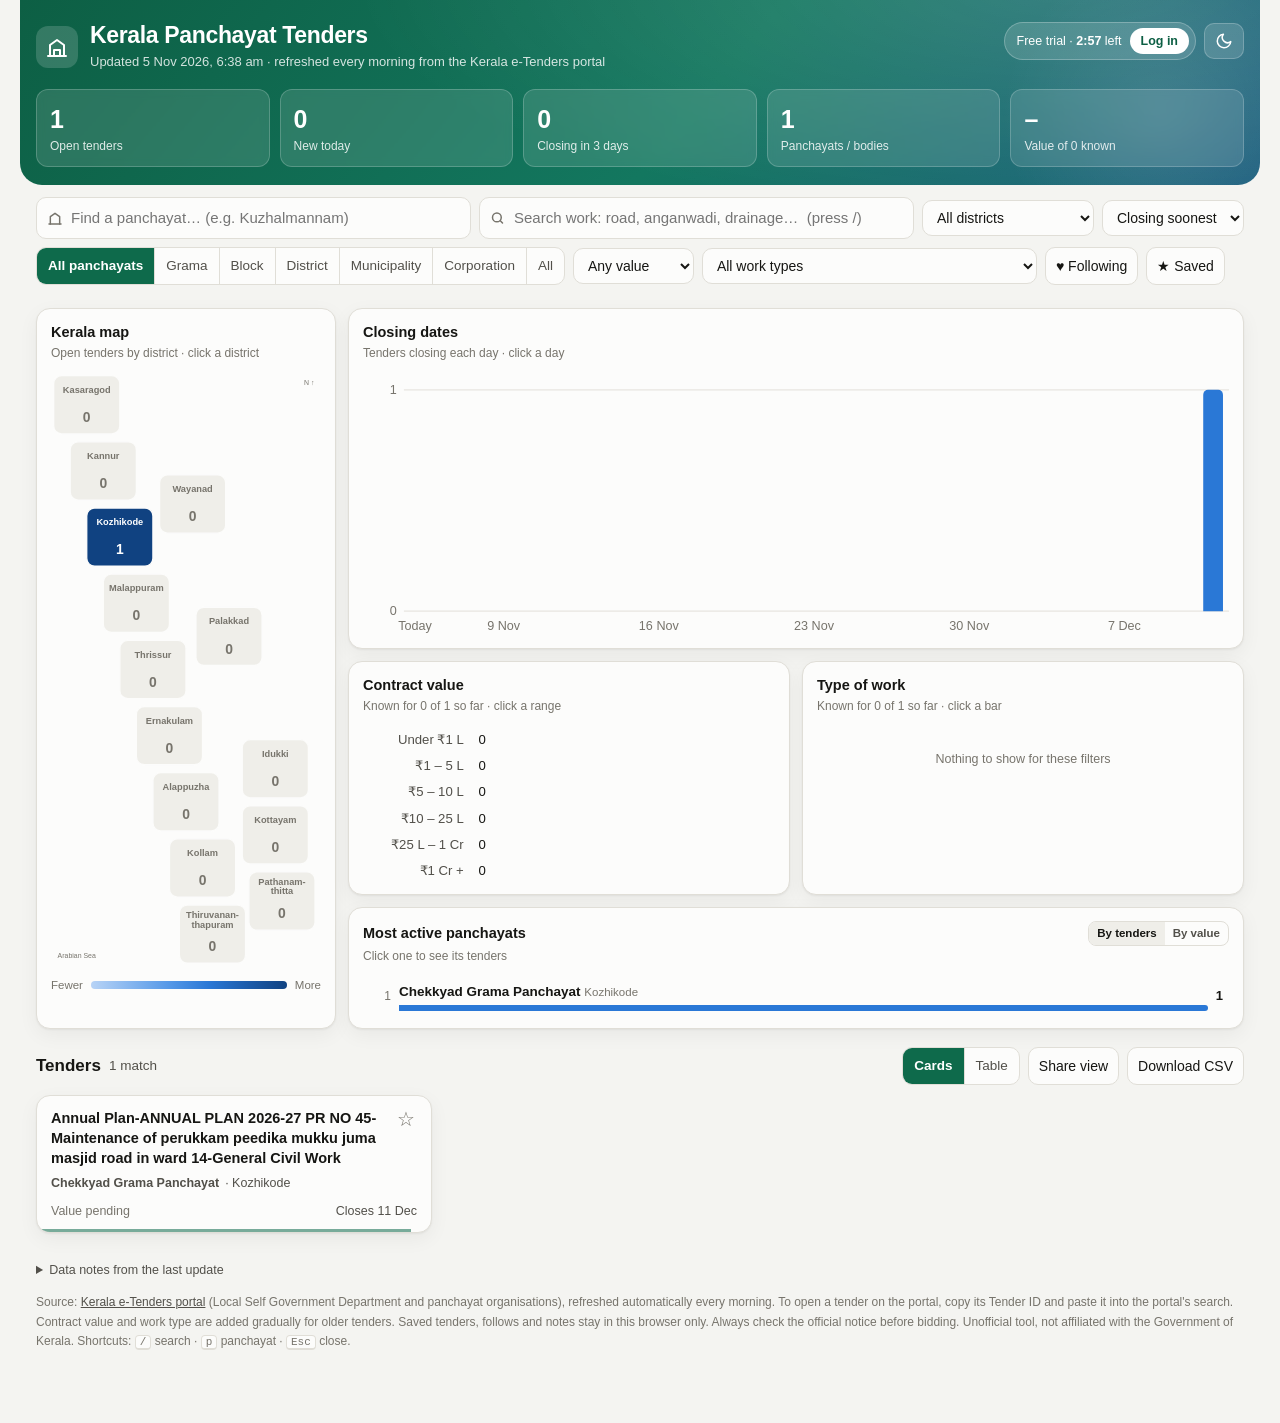
==== commit 4c48c0ea: "Find panchayats with no open tenders; 3-minute trial Keep a permanent register of every local body s" ====
--- a/docs/index.html
+++ b/docs/index.html
@@ -414,7 +414,7 @@
     <div class="gate-top">
       <button class="icon-btn close" id="gateClose" type="button" aria-label="Close" hidden>✕</button>
       <h2 id="gateTitle">Log in to continue</h2>
-      <p id="gateMsg">Your 5-minute free trial has ended. Log in to keep using Kerala Panchayat Tenders.</p>
+      <p id="gateMsg">Your 3-minute free trial has ended. Log in to keep using Kerala Panchayat Tenders.</p>
     </div>
     <form id="loginForm" autocomplete="on">
       <label>Username<input id="lgUser" name="username" autocomplete="username" required></label>
@@ -660,7 +660,11 @@
     box.hidden = false;
     box.innerHTML = '<div class="avatar">' + esc(initials(S.pb)) + "</div>" +
       "<div><h2>" + esc(S.pb) + '</h2><div class="pmeta">' + esc([b.type, b.district].filter(Boolean).join(" · ")) + "</div>" +
-      '<div class="pstats"><div><b>' + num(list.length) + "</b>open tenders</div><div><b>" + num(soon) + "</b>closing this week</div><div><b>" + num(nNew) + "</b>new today</div>" +
+      (list.length ? "" : '<div class="pmeta" style="margin-top:6px">No open e-tenders right now' + (b.lastSeen ? " · last tender seen " + esc(fmtDate(b.lastSeen)) : "") +
+        ". Follow it to get a “new” alert when it publishes one.</div>") +
+      '<div class="pstats"><div><b>' + num(list.length) + "</b>open tenders</div>" +
+      (b.seen ? "<div><b>" + num(b.seen) + "</b>tracked since " + esc(fmtDate(b.firstSeen, {day:"numeric", month:"short"})) + "</div>" : "") +
+      "<div><b>" + num(soon) + "</b>closing this week</div><div><b>" + num(nNew) + "</b>new today</div>" +
       "<div><b>" + (known ? inr(total) : "–") + "</b>value" + (known < list.length ? " (" + known + " known)" : "") + "</div>" +
       (topCat ? "<div><b style=\"font-size:14px\">" + esc(topCat) + "</b>most common work</div>" : "") + "</div></div>" +
       '<div class="pacts"><button class="chipbtn" type="button" id="pFollow" aria-pressed="' + isF + '">' + (isF ? "♥ Following" : "♡ Follow") + '</button>' +
@@ -698,7 +702,7 @@
     }).sort(function(a, b){
       var al = a.toLowerCase().indexOf(words[0] || ""), bl = b.toLowerCase().indexOf(words[0] || "");
       if(words.length && (al === 0) !== (bl === 0)) return al === 0 ? -1 : 1;
-      return bodies[b].count - bodies[a].count;
+      return bodies[b].count - bodies[a].count || a.localeCompare(b);
     }).slice(0, 40);
   }
   function highlight(name, text){
@@ -707,14 +711,37 @@
     var i = name.toLowerCase().indexOf(w.toLowerCase());
     return i < 0 ? esc(name) : esc(name.slice(0, i)) + "<mark>" + esc(name.slice(i, i + w.length)) + "</mark>" + esc(name.slice(i + w.length));
   }
+  function mentionCount(text){
+    var words = text.toLowerCase().split(/\s+/).filter(Boolean);
+    if(!words.length || text.trim().length < 3) return 0;
+    var n = 0;
+    all.forEach(function(t){
+      if(t._close && t._close < NOW) return;
+      if(words.every(function(w){ return t._place.indexOf(w) >= 0; })) n++;
+    });
+    return n;
+  }
   function openCombo(){
-    var text = pbInput.value === S.pb ? "" : pbInput.value;
-    pbItems = pbMatches(text); pbActive = pbItems.length ? 0 : -1;
-    pbList.innerHTML = pbItems.length ? pbItems.map(function(n, i){
+    var text = pbInput.value === S.pb ? "" : pbInput.value.trim();
+    pbItems = pbMatches(text);
+    var mentions = mentionCount(text);
+    if(mentions) pbItems = pbItems.slice(0, 39).concat([{mention: text, n: mentions}]);
+    pbActive = pbItems.length ? 0 : -1;
+    var html = pbItems.map(function(n, i){
+      var head = '<li role="option" id="pbo' + i + '" data-i="' + i + '" aria-selected="' + (i === pbActive) + '">';
+      if(typeof n !== "string") return head + '<span class="nm">🔎 Tenders mentioning “' + esc(n.mention) + '”</span><span class="ds">in title or location</span><span class="ct">' + n.n + "</span></li>";
       var b = bodies[n];
-      return '<li role="option" id="pbo' + i + '" data-i="' + i + '" aria-selected="' + (i === pbActive) + '"><span class="nm">' + highlight(n, text) + '</span><span class="ds">' + esc(b.district || "") + '</span><span class="ct">' + b.count + "</span></li>";
-    }).join("") : '<li class="none">No panchayat matches “' + esc(text) + "”" + (S.district ? " in " + esc(S.district) : "") + "</li>";
+      var ct = b.count ? b.count + " open" : "0 open";
+      return head + '<span class="nm">' + highlight(n, text) + '</span><span class="ds">' + esc(b.district || "") + '</span><span class="ct"' + (b.count ? "" : ' style="opacity:.6"') + ">" + ct + "</span></li>";
+    }).join("");
+    if(!pbItems.length) html = '<li class="none">No panchayat or tender mentions “' + esc(text) + "”" + (S.district ? " in " + esc(S.district) : "") +
+      ". It may have no tender on the e-Tenders portal yet; panchayats appear here once they publish one.</li>";
+    pbList.innerHTML = html;
     pbList.hidden = false; pbInput.setAttribute("aria-expanded", "true");
+  }
+  function pickItem(item){
+    if(typeof item === "string") selectBody(item);
+    else { S.pb = ""; S.q = item.mention; pbInput.value = ""; update(); }
   }
   function closeCombo(){ pbList.hidden = true; pbInput.setAttribute("aria-expanded", "false"); }
   function moveActive(d){
@@ -729,12 +756,12 @@
   pbInput.addEventListener("keydown", function(e){
     if(e.key === "ArrowDown"){ e.preventDefault(); if(pbList.hidden) openCombo(); else moveActive(1); }
     else if(e.key === "ArrowUp"){ e.preventDefault(); moveActive(-1); }
-    else if(e.key === "Enter"){ e.preventDefault(); if(pbActive >= 0){ selectBody(pbItems[pbActive]); closeCombo(); pbInput.blur(); } }
+    else if(e.key === "Enter"){ e.preventDefault(); if(pbActive >= 0){ pickItem(pbItems[pbActive]); closeCombo(); pbInput.blur(); } }
     else if(e.key === "Escape"){ closeCombo(); pbInput.value = S.pb; pbInput.blur(); }
   });
   pbList.addEventListener("mousedown", function(e){
     var li = e.target.closest("li[data-i]"); if(!li) return;
-    e.preventDefault(); selectBody(pbItems[+li.dataset.i]); closeCombo(); pbInput.blur();
+    e.preventDefault(); pickItem(pbItems[+li.dataset.i]); closeCombo(); pbInput.blur();
   });
   pbInput.addEventListener("blur", function(){ setTimeout(function(){ closeCombo(); pbInput.value = S.pb; }, 120); });
   $("pbClear").onclick = function(){ selectBody(""); };
@@ -1172,7 +1199,7 @@
   }
 
   // ---------- free trial + login (demo gate: client-side only) ----------
-  var TRIAL_SECONDS = 300;
+  var TRIAL_SECONDS = 180;
   var AUTH_HASH = "135f33f7ae7639f880ec63e5741e7836def68a873a0d7fcec86f986f7c561027";
   var gate = $("gate"), acct = $("acct");
   var authed = lsGet("auth", "") === AUTH_HASH;
@@ -1198,7 +1225,7 @@
     gate.hidden = false;
     $("gateClose").hidden = forced;
     $("gateTitle").textContent = forced ? "Free trial ended" : "Log in";
-    $("gateMsg").textContent = forced ? "Your 5-minute free trial has ended. Log in to keep using Kerala Panchayat Tenders." : "Log in for unlimited access.";
+    $("gateMsg").textContent = forced ? "Your 3-minute free trial has ended. Log in to keep using Kerala Panchayat Tenders." : "Log in for unlimited access.";
     $("lgErr").textContent = "";
     setTimeout(function(){ $("lgUser").focus(); }, 50);
   }
@@ -1245,7 +1272,8 @@
   function getJson(p){ return fetch(p, {cache:"no-store"}).then(function(r){ if(!r.ok) throw new Error(r.status); return r.json(); }); }
   Promise.all([getJson("data/tenders.json").catch(function(){ return []; }),
                getJson("data/meta.json").catch(function(){ return {}; }),
-               getJson("data/new_today.json").catch(function(){ return []; })]).then(function(res){
+               getJson("data/new_today.json").catch(function(){ return []; }),
+               getJson("data/bodies.json").catch(function(){ return {}; })]).then(function(res){
     all = res[0] || []; meta = res[1] || {}; newIds = new Set((res[2] || []).map(function(t){ return t.id; }));
     if(!meta.today) meta.today = new Date().toISOString().slice(0, 10);
     all.forEach(function(t){
@@ -1253,8 +1281,15 @@
       t._close = closingMs(t);
       byId[t.id] = t;
       var b = bodies[t.body_name] || (bodies[t.body_name] = {count: 0, value: 0, district: t.district, type: t.body_type});
-      b.count++; b.value += t.value || 0;
+      if(!(t._close && t._close < NOW)){ b.count++; b.value += t.value || 0; }
       t._hay = [t.title, t.body_name, t.organisation, t.tender_id, t.tender_ref, t.district, t.location, t.category, t.pincode].join(" ").toLowerCase();
+      t._place = [t.title, t.location].join(" ").toLowerCase();
+    });
+    var reg = res[3] || {};
+    Object.keys(reg).forEach(function(name){
+      var r = reg[name], b = bodies[name] || (bodies[name] = {count: 0, value: 0, district: r.district, type: r.type});
+      b.firstSeen = r.first_seen; b.lastSeen = r.last_seen; b.seen = r.tenders_seen;
+      if(!b.district) b.district = r.district;
     });
     var v = lsGet("visit", null);
     if(!v) lsSet("visit", {today: meta.today, base: null});
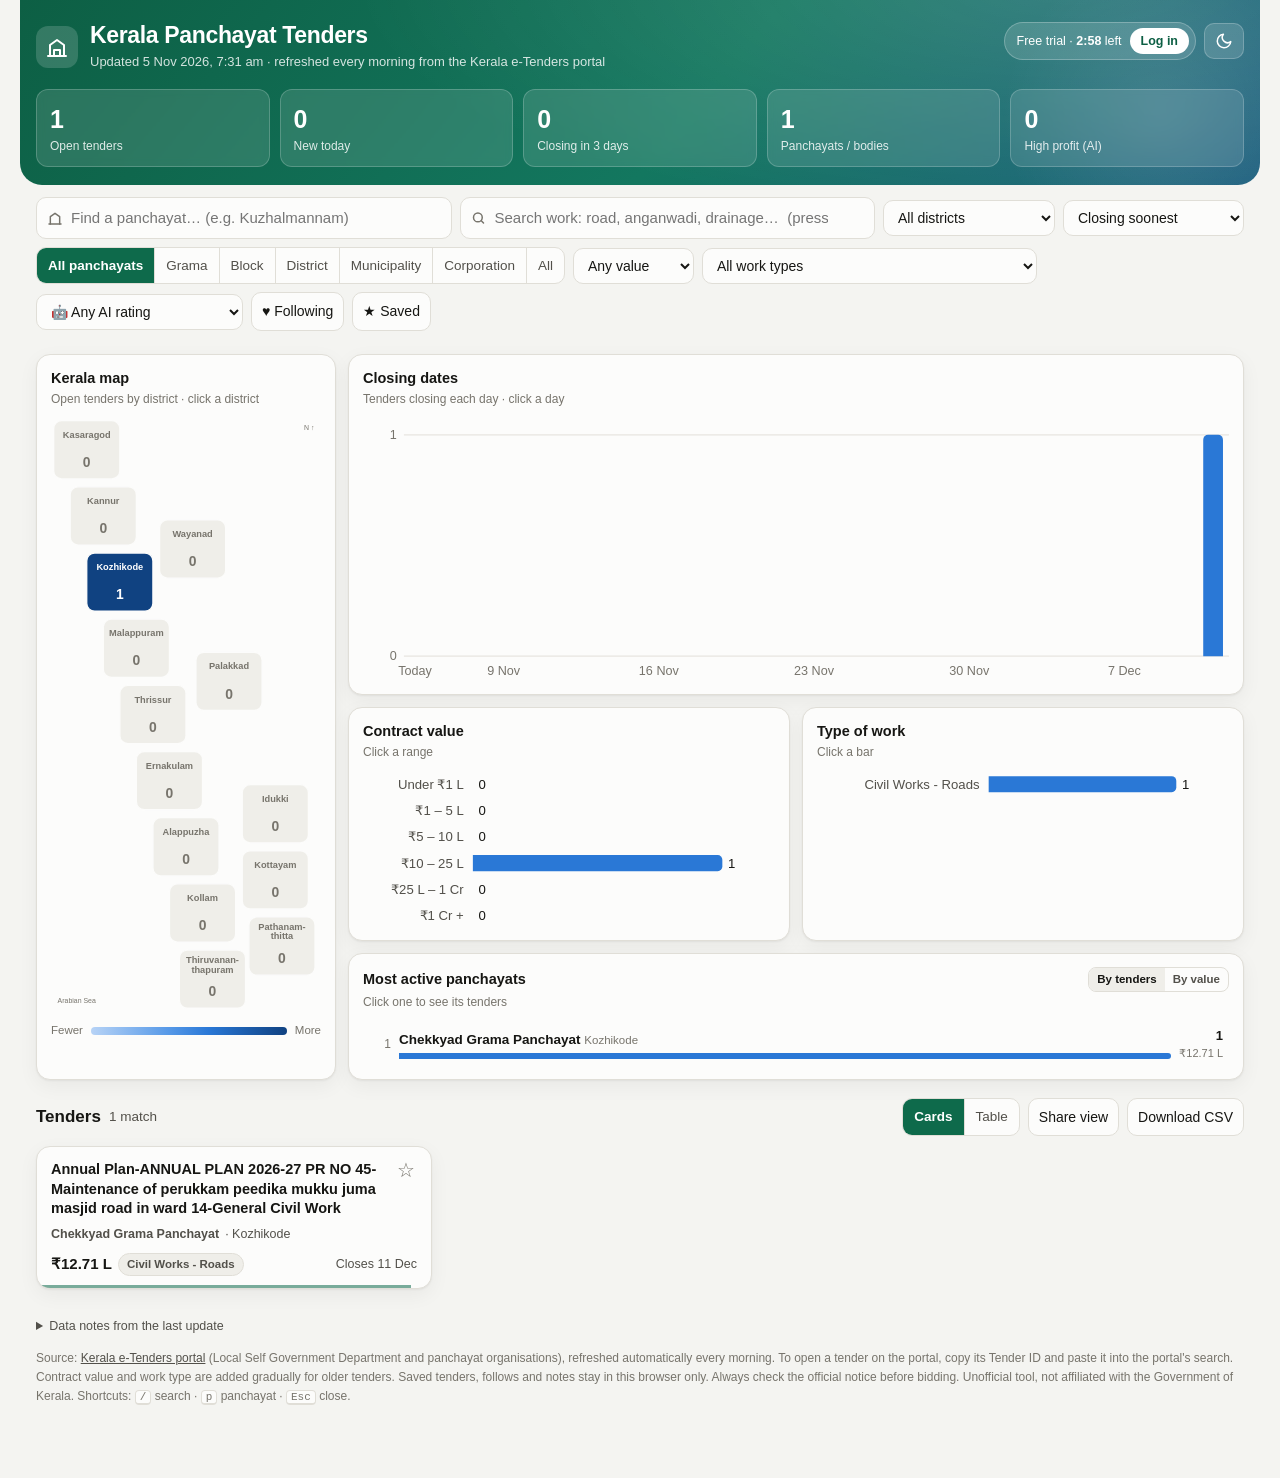
==== commit 2cc790e8: "AI tender analysis and editable cost calculator The daily job sends open tenders (panchayat works wi" ====
--- a/docs/index.html
+++ b/docs/index.html
@@ -261,6 +261,64 @@
   footer a{color:var(--text-2)}
   kbd{font-size:11px;border:1px solid var(--border);border-bottom-width:2px;border-radius:4px;padding:0 4px;background:var(--surface)}
   .sr{position:absolute;width:1px;height:1px;overflow:hidden;clip:rect(0 0 0 0)}
+
+  /* ---------- AI + calculator ---------- */
+  .pill.ai{background:var(--series-soft);border-color:transparent;color:var(--text)}
+  .pill.ai.p-high{background:var(--accent-soft);border-color:var(--accent)}
+  .tabs{display:flex;gap:4px;border-bottom:1px solid var(--border);margin:0 0 12px;overflow-x:auto;scrollbar-width:none}
+  .tabs::-webkit-scrollbar{display:none}
+  .tabs button{border:0;background:none;padding:9px 12px;font-size:13.5px;font-weight:600;color:var(--text-2);border-bottom:2px solid transparent;margin-bottom:-1px;white-space:nowrap}
+  .tabs button[aria-selected="true"]{color:var(--text);border-bottom-color:var(--accent)}
+  .muted{color:var(--text-2);font-size:13.5px}
+  .muted.small{font-size:12.5px;margin:6px 0 0}
+  .aisum{font-size:14.5px;margin:0 0 12px;line-height:1.5}
+  .meters{display:grid;grid-template-columns:1fr 1fr;gap:10px}
+  @media (max-width:480px){.meters{grid-template-columns:1fr}}
+  .meter{background:var(--surface-2);border-radius:10px;padding:9px 11px}
+  .mtop{display:flex;justify-content:space-between;font-size:12.5px;color:var(--text-2)}
+  .mtop b{color:var(--text)}
+  .mbar{height:8px;background:var(--border);border-radius:999px;margin-top:6px;overflow:hidden}
+  .mfill{height:100%;border-radius:999px}
+  .mfill.good{background:#1f9d63} .mfill.mid{background:#d99a1c} .mfill.bad{background:#c8503a}
+  .aikpis{display:grid;grid-template-columns:repeat(3,minmax(0,1fr));gap:8px;margin-top:10px}
+  .aikpis div{border:1px solid var(--border);border-radius:10px;padding:8px 10px}
+  .aikpis b{display:block;font-size:15px}
+  .aikpis span{font-size:11.5px;color:var(--text-2)}
+  .aibox h4{font-size:13px;margin:14px 0 4px}
+  .aibox ul{margin:0;padding-left:18px;font-size:13.5px}
+  .aibox li{margin:2px 0}
+  .disclaimer{font-size:11.5px;color:var(--muted);margin:12px 0 8px;line-height:1.5}
+  .assume{font-size:13px;margin-bottom:8px}
+  .assume summary{cursor:pointer;color:var(--text-2)}
+  .calcwrap{overflow-x:auto;border:1px solid var(--border);border-radius:10px}
+  table.calc{width:100%;border-collapse:collapse;font-size:13px;min-width:520px}
+  .calc th{text-align:left;font-size:11.5px;color:var(--text-2);padding:7px 6px;background:var(--surface-2);font-weight:600}
+  .calc th.r,.calc td.amt{text-align:right}
+  .calc td{padding:4px 6px;border-top:1px solid var(--grid);vertical-align:middle}
+  .calc input,.calc select{width:100%;border:1px solid var(--border);border-radius:7px;background:var(--surface);padding:6px 7px;font-size:13px}
+  .calc td:first-child{min-width:170px}
+  .calc td:first-child select{margin-top:4px;font-size:11.5px;color:var(--text-2)}
+  .calc td:nth-child(2){min-width:110px}
+  .calc .unit{margin-top:4px;font-size:11.5px}
+  .calc td.amt{font-variant-numeric:tabular-nums;white-space:nowrap;font-weight:600}
+  .calc .rm{border:0;background:none;color:var(--muted);font-size:14px;padding:6px}
+  .calcacts{display:flex;gap:8px;margin:8px 0}
+  .calcin{display:grid;grid-template-columns:1fr 1fr;gap:10px;margin:10px 0}
+  .calcin label{font-size:12px;color:var(--text-2);font-weight:600}
+  .calcin input{display:block;width:100%;margin-top:4px;border:1px solid var(--border);border-radius:9px;background:var(--surface);padding:9px 10px;font-size:15px}
+  .cats{display:flex;flex-wrap:wrap;gap:6px;font-size:12px;color:var(--text-2);margin-bottom:8px}
+  .cats span{background:var(--surface-2);border-radius:999px;padding:3px 9px}
+  .cats b{color:var(--text)}
+  .sumgrid{display:grid;grid-template-columns:repeat(4,minmax(0,1fr));gap:8px}
+  @media (max-width:520px){.sumgrid{grid-template-columns:1fr 1fr}}
+  .sumgrid div{background:var(--surface-2);border-radius:10px;padding:8px 10px}
+  .sumgrid span{display:block;font-size:11.5px;color:var(--text-2)}
+  .sumgrid b{font-variant-numeric:tabular-nums;font-size:14px}
+  .pbar{height:10px;border-radius:999px;background:#1f9d63;margin:12px 0 6px;overflow:hidden}
+  .pcost{height:100%;background:var(--series)}
+  .profit{display:flex;justify-content:space-between;align-items:center;border-radius:12px;padding:10px 12px;font-size:14px}
+  .profit b{font-size:18px;font-variant-numeric:tabular-nums}
+  .profit.pos{background:var(--accent-soft)} .profit.neg{background:var(--warn-bg);color:var(--warn)}
 
   /* ---------- trial + login ---------- */
   .acct{display:flex;gap:8px;align-items:center}
@@ -311,7 +369,7 @@
       <button class="stat" id="sNewBtn" type="button" aria-pressed="false" title="Show tenders first published on the portal today"><div class="n" id="sNew">–</div><div class="l">New today</div></button>
       <button class="stat" id="sSoonBtn" type="button" aria-pressed="false" title="Show tenders closing within 3 days"><div class="n" id="sSoon">–</div><div class="l">Closing in 3 days</div></button>
       <div class="stat"><div class="n" id="sBodies">–</div><div class="l">Panchayats / bodies</div></div>
-      <div class="stat"><div class="n" id="sValue">–</div><div class="l" id="sValueL">Total value</div></div>
+      <button class="stat" id="sProfitBtn" type="button" aria-pressed="false" title="Show tenders the AI rates as high profit chance"><div class="n" id="sProfit">–</div><div class="l">High profit (AI)</div></button>
     </div>
     <div class="visit" id="visit" hidden></div>
   </header>
@@ -337,12 +395,20 @@
         <option value="closing">Closing soonest</option>
         <option value="newest">Newest first</option>
         <option value="value">Highest value</option>
+        <option value="profit">Best profit chance (AI)</option>
       </select>
     </div>
     <div class="frow">
       <div class="seg" id="bodySeg" role="group" aria-label="Type of local body"></div>
       <select id="band" aria-label="Contract value"><option value="">Any value</option></select>
       <select id="category" aria-label="Work type"><option value="">All work types</option></select>
+      <select id="ai" aria-label="AI rating">
+        <option value="">🤖 Any AI rating</option>
+        <option value="high">🤖 High profit chance</option>
+        <option value="good">🤖 Medium or high profit</option>
+        <option value="easy">🤖 Easy or moderate work</option>
+        <option value="rated">🤖 Analysed by AI</option>
+      </select>
       <button class="chipbtn" id="followBtn" type="button" aria-pressed="false" title="Only panchayats you follow">♥ Following <span id="followCount"></span></button>
       <button class="chipbtn" id="savedBtn" type="button" aria-pressed="false">★ Saved <span id="savedCount"></span></button>
     </div>
@@ -446,10 +512,10 @@
   var PANCHAYAT = {"Grama Panchayat":1,"Block Panchayat":1,"District Panchayat":1,"Panchayat (other)":1};
   var BODY_OPTS = [["panchayat","All panchayats"],["Grama Panchayat","Grama"],["Block Panchayat","Block"],["District Panchayat","District"],["Municipality","Municipality"],["Corporation","Corporation"],["","All"]];
   var BANDS = [[0,1e5,"Under ₹1 L"],[1e5,5e5,"₹1 – 5 L"],[5e5,1e6,"₹5 – 10 L"],[1e6,2.5e6,"₹10 – 25 L"],[2.5e6,1e7,"₹25 L – 1 Cr"],[1e7,Infinity,"₹1 Cr +"]];
-  var DEFAULTS = {q:"", pb:"", body:"panchayat", district:"", category:"", band:"", sort:"closing", closeDate:"", soon:false, onlyNew:false, sinceVisit:false, saved:false, following:false, view:"cards"};
+  var DEFAULTS = {q:"", pb:"", body:"panchayat", district:"", category:"", band:"", ai:"", sort:"closing", closeDate:"", soon:false, onlyNew:false, sinceVisit:false, saved:false, following:false, view:"cards"};
   var S = Object.assign({}, DEFAULTS);
   var all = [], meta = {}, newIds = new Set(), saved = new Set(), follows = new Set(), notes = {}, bodies = {}, byId = {};
-  var shown = PAGE, current = [], visitBase = null, lbMetric = "count", firstPaint = true;
+  var aiCount = 0, shown = PAGE, current = [], visitBase = null, lbMetric = "count", firstPaint = true;
   var $ = function(id){ return document.getElementById(id); };
   var SVGNS = "http://www.w3.org/2000/svg";
 
@@ -530,6 +596,12 @@
     if(S.onlyNew && !newIds.has(t.id)) return false;
     if(S.sinceVisit && !isNewForYou(t)) return false;
     if(S.saved && !saved.has(t.id)) return false;
+    if(S.ai){
+      var a = t._ai; if(!a) return false;
+      if(S.ai === "high" && a.pc !== "High") return false;
+      if(S.ai === "good" && a.pc === "Low") return false;
+      if(S.ai === "easy" && !(a.dl === "Easy" || a.dl === "Moderate")) return false;
+    }
     if(S.following && !follows.has(t.body_name)) return false;
     if(S.q){
       var words = S.q.toLowerCase().split(/\s+/);
@@ -545,6 +617,7 @@
     current.sort(function(a, b){
       if(S.sort === "newest") return (b.published_date || "").localeCompare(a.published_date || "") || (a.closing_date || "").localeCompare(b.closing_date || "");
       if(S.sort === "value") return (b.value == null ? -1 : b.value) - (a.value == null ? -1 : a.value);
+      if(S.sort === "profit") return (b._ai ? b._ai.p : -1) - (a._ai ? a._ai.p : -1) || (a._ai ? a._ai.d : 99) - (b._ai ? b._ai.d : 99) || (b.value || 0) - (a.value || 0);
       return (a.closing_date || "9").localeCompare(b.closing_date || "9") || (closingMs(a) || 0) - (closingMs(b) || 0);
     });
     if(!keepPage) shown = PAGE;
@@ -564,11 +637,11 @@
     } else el.textContent = fmt(to);
   }
   function renderStats(){
-    var soon = 0, total = 0, known = 0, nNew = 0, bset = new Set();
+    var soon = 0, nNew = 0, high = 0, bset = new Set();
     current.forEach(function(t){
       var d = daysLeft(t.closing_date); if(d !== null && d >= 0 && d <= 3) soon++;
-      if(t.value != null){ total += t.value; known++; }
       if(newIds.has(t.id)) nNew++;
+      if(t._ai && t._ai.pc === "High") high++;
       bset.add(t.body_name);
     });
     var intFmt = function(x){ return num(Math.round(x)); };
@@ -576,8 +649,7 @@
     animate($("sNew"), nNew, intFmt);
     animate($("sSoon"), soon, intFmt);
     animate($("sBodies"), bset.size, intFmt);
-    animate($("sValue"), total, function(x){ return known ? inr(x) : "–"; });
-    $("sValueL").textContent = known === current.length ? "Total value" : "Value of " + num(known) + " known";
+    animate($("sProfit"), high, intFmt);
     $("count").textContent = num(current.length) + " match" + (current.length === 1 ? "" : "es");
     $("resTitle").textContent = S.pb ? "Tenders from " + S.pb : S.following ? "Tenders from panchayats you follow" : S.saved ? "Saved tenders" : "Tenders";
   }
@@ -621,6 +693,7 @@
     if(S.district) chips.push(["district", S.district]);
     if(S.category) chips.push(["category", S.category]);
     if(S.band !== "") chips.push(["band", BANDS[+S.band][2]]);
+    if(S.ai) chips.push(["ai", $("ai").selectedOptions[0] ? $("ai").selectedOptions[0].textContent : "AI"]);
     if(S.closeDate) chips.push(["closeDate", "Closing " + fmtDate(S.closeDate, {day:"numeric", month:"short"})]);
     if(S.soon) chips.push(["soon", "Closing in 3 days"]);
     if(S.onlyNew) chips.push(["onlyNew", "New today"]);
@@ -969,13 +1042,17 @@
     var pct = Math.max(3, Math.min(100, left / total * 100));
     return '<div class="bar-time' + (left <= 3 ? " urgent" : "") + '" style="width:' + pct.toFixed(0) + '%" title="Time left to bid"></div>';
   }
+  function aiPill(t){
+    var a = t._ai; if(!a) return "";
+    return '<span class="pill ai p-' + a.pc.toLowerCase() + '" title="AI: profit chance ' + a.pc + " (" + a.p + "/10), difficulty " + a.dl + " (" + a.d + '/10)">🤖 Profit ' + a.pc + " · Diff " + a.d + "/10</span>";
+  }
   function cardHtml(t){
     var val = inr(t.value), isSaved = saved.has(t.id);
     return '<article class="card' + (newIds.has(t.id) || isNewForYou(t) ? " is-new" : "") + '" data-id="' + esc(t.id) + '" tabindex="0">' +
       '<div class="row1"><h3>' + esc(t.title) + '</h3><button class="star" type="button" data-star="' + esc(t.id) + '" aria-pressed="' + isSaved + '" aria-label="' + (isSaved ? "Unsave" : "Save") + ' tender" title="Save">' + (isSaved ? "★" : "☆") + "</button></div>" +
       '<div class="org"><a href="#" data-body="' + esc(t.body_name) + '" title="See all tenders from this panchayat">' + (follows.has(t.body_name) ? "♥ " : "") + esc(t.body_name) + "</a>" + (t.district ? "<span>· " + esc(t.district) + "</span>" : "") + "</div>" +
       '<div class="foot">' + (val ? '<span class="value">' + val + "</span>" : '<span class="value na">Value pending</span>') +
-        (t.category ? '<span class="pill">' + esc(t.category) + "</span>" : "") + pills(t) +
+        (t.category ? '<span class="pill">' + esc(t.category) + "</span>" : "") + pills(t) + aiPill(t) +
         '<span class="closes">' + esc(closesLabel(t)) + "</span></div>" + timeBar(t) + "</article>";
   }
   function tableHtml(list){
@@ -1050,7 +1127,11 @@
       '<div class="kpi"><b>' + (t.emd != null ? inr(t.emd) : "—") + "</b><span>EMD</span></div>" +
       '<div class="kpi"><b id="cd">' + esc(countdown(t)) + "</b><span>Time left to bid</span></div></div></div>" +
       '<div class="dbody">' + (pills(t) ? '<div style="display:flex;gap:6px;margin-bottom:10px">' + pills(t) + "</div>" : "") +
-      "<dl>" + rows.map(function(r){ return "<dt>" + r[0] + "</dt><dd>" + r[1] + "</dd>"; }).join("") + "</dl>" +
+      '<div class="tabs" role="tablist"><button type="button" role="tab" data-tab="ai" aria-selected="true">🤖 AI analysis</button><button type="button" role="tab" data-tab="calc" aria-selected="false">💰 Cost calculator</button><button type="button" role="tab" data-tab="info" aria-selected="false">📄 Details</button></div>' +
+      '<section class="tabpane" data-pane="ai"><div id="aiBox" class="aibox"><div class="muted">Loading AI analysis…</div></div></section>' +
+      '<section class="tabpane" data-pane="calc" hidden><div id="calcBox"></div></section>' +
+      '<section class="tabpane" data-pane="info" hidden>' +
+      "<dl>" + rows.map(function(r){ return "<dt>" + r[0] + "</dt><dd>" + r[1] + "</dd>"; }).join("") + "</dl></section>" +
       '<div class="acts">' +
         '<button type="button" class="primary" data-act="copy">Copy Tender ID</button>' +
         '<a href="' + SEARCH_URL + '" target="_blank" rel="noopener">Open portal search ↗</a>' +
@@ -1074,11 +1155,128 @@
     cdTimer = setInterval(function(){ var c = $("cd"); if(c) c.textContent = countdown(t); }, 30000);
     if(!dlg.open){ if(dlg.showModal) dlg.showModal(); else dlg.setAttribute("open", ""); }
     dlg.scrollTop = 0;
+    loadAI(t);
+  }
+
+  // ---------- AI analysis + cost calculator ----------
+  var aiCache = {};
+  function loadAI(t){
+    var done = function(a){ if(dlg._t !== t) return; renderAI(t, a); renderCalc(t, a); };
+    if(aiCache[t.tender_id] !== undefined){ done(aiCache[t.tender_id]); return; }
+    if(!t._ai){ aiCache[t.tender_id] = null; done(null); return; }
+    getJson("data/ai/" + encodeURIComponent(t.tender_id) + ".json")
+      .then(function(a){ aiCache[t.tender_id] = a; done(a); })
+      .catch(function(){ aiCache[t.tender_id] = null; done(null); });
+  }
+  function meter(label, score, level, invert){
+    var pct = Math.max(0, Math.min(10, score)) * 10;
+    var tone = invert ? (score >= 7 ? "bad" : score >= 4 ? "mid" : "good") : (score >= 7 ? "good" : score >= 4 ? "mid" : "bad");
+    return '<div class="meter"><div class="mtop"><span>' + label + "</span><b>" + esc(level) + " · " + score + '/10</b></div><div class="mbar"><div class="mfill ' + tone + '" style="width:' + pct + '%"></div></div></div>';
+  }
+  function list(title, items){
+    return items && items.length ? "<h4>" + title + "</h4><ul>" + items.map(function(i){ return "<li>" + esc(i) + "</li>"; }).join("") + "</ul>" : "";
+  }
+  function renderAI(t, a){
+    var box = $("aiBox"); if(!box) return;
+    if(!a){
+      box.innerHTML = '<div class="muted">AI analysis for this tender isn’t ready yet. New tenders are analysed every morning (panchayat works with a known value first). ' +
+        'You can still estimate costs yourself in the <button type="button" class="linkbtn" data-goto="calc">Cost calculator</button>.</div>';
+      return;
+    }
+    box.innerHTML =
+      '<p class="aisum">' + esc(a.summary) + "</p>" +
+      '<div class="meters">' + meter("Profit chance", a.profit.score, a.profit.chance, false) + meter("Difficulty", a.difficulty.score, a.difficulty.level, true) + "</div>" +
+      '<div class="aikpis"><div><b>' + esc(a.profit.margin_pct_low) + "–" + esc(a.profit.margin_pct_high) + "%</b><span>Likely net margin</span></div>" +
+      "<div><b>" + esc(a.competition.level) + "</b><span>Competition</span></div>" +
+      "<div><b>" + esc(a.confidence) + "</b><span>AI confidence</span></div></div>" +
+      '<p class="muted small">' + esc(a.competition.reason) + "</p>" +
+      list("Why this profit rating", a.profit.reasons) + list("What makes it easy or hard", a.difficulty.reasons) +
+      list("You will need", a.requirements) + list("Risks", a.risks) + list("Tips", a.tips) +
+      '<p class="disclaimer">AI estimate from the public tender listing only (title, value, EMD, period, location). The tender documents and BOQ were not read. Check the official documents before bidding. ' +
+      (a.model ? "Model: " + esc(a.model) + ". " : "") + (a.generated ? "Generated " + esc(fmtDate(String(a.generated).slice(0, 10))) + "." : "") + "</p>" +
+      '<button type="button" class="chipbtn" data-goto="calc">💰 Open cost calculator →</button>';
+  }
+
+  var CATS = ["Material", "Labour", "Machinery", "Transport", "Overheads"];
+  function calcKey(t){ return "calc:" + t.tender_id; }
+  function calcFromAI(a){
+    var ce = a && a.cost_estimate;
+    return {
+      items: ce ? ce.items.map(function(i){ return {item: i.item, cat: i.category, qty: i.quantity, unit: i.unit, rate: i.rate_inr}; }) : [],
+      cont: ce ? ce.contingency_pct : 5, quotePct: 0, quoteAmt: null, fromAI: !!ce
+    };
+  }
+  function renderCalc(t, a){
+    var box = $("calcBox"); if(!box) return;
+    var st = lsGet(calcKey(t), null) || calcFromAI(a);
+    var save = function(){ lsSet(calcKey(t), st); };
+    function rowHtml(r, i){
+      return '<tr data-i="' + i + '"><td><input data-f="item" value="' + esc(r.item) + '" aria-label="Item"><select data-f="cat" aria-label="Category">' +
+        CATS.map(function(c){ return '<option' + (c === r.cat ? " selected" : "") + ">" + c + "</option>"; }).join("") + "</select></td>" +
+        '<td><input data-f="qty" type="number" inputmode="decimal" step="any" value="' + esc(r.qty) + '" aria-label="Quantity"><input data-f="unit" value="' + esc(r.unit) + '" aria-label="Unit" class="unit"></td>' +
+        '<td><input data-f="rate" type="number" inputmode="decimal" step="any" value="' + esc(r.rate) + '" aria-label="Rate in rupees"></td>' +
+        '<td class="amt" data-amt="' + i + '"></td><td><button type="button" class="rm" data-rm="' + i + '" aria-label="Remove item">✕</button></td></tr>';
+    }
+    box.innerHTML =
+      (a && a.cost_estimate && a.cost_estimate.assumptions.length ? '<details class="assume"><summary>AI assumptions behind these quantities</summary><ul>' +
+        a.cost_estimate.assumptions.map(function(x){ return "<li>" + esc(x) + "</li>"; }).join("") + "</ul></details>" : "") +
+      (!st.items.length ? '<p class="muted">No AI estimate yet. Add your own items below: materials, labour, machinery, transport, overheads.</p>' : "") +
+      '<div class="calcwrap"><table class="calc"><thead><tr><th>Item</th><th>Qty / unit</th><th>Rate ₹</th><th class="r">Amount</th><th></th></tr></thead><tbody id="calcRows">' +
+      st.items.map(rowHtml).join("") + "</tbody></table></div>" +
+      '<div class="calcacts"><button type="button" class="chipbtn" data-calc="add">+ Add item</button>' +
+      (a && a.cost_estimate ? '<button type="button" class="chipbtn" data-calc="reset">↺ Reset to AI estimate</button>' : "") + "</div>" +
+      '<div class="calcin"><label>Contingency %<input id="cCont" type="number" inputmode="decimal" step="any" value="' + esc(st.cont) + '"></label>' +
+      (t.value != null
+        ? '<label>Your quote vs estimate (%)<input id="cQuote" type="number" inputmode="decimal" step="any" value="' + esc(st.quotePct) + '" title="Negative = below estimate, e.g. -5"></label>'
+        : '<label>Your quote amount ₹<input id="cQuoteAmt" type="number" inputmode="decimal" step="any" value="' + esc(st.quoteAmt == null ? "" : st.quoteAmt) + '"></label>') +
+      "</div>" +
+      '<div class="calcsum" id="calcSum"></div>';
+    function recalc(){
+      var direct = 0, byCat = {};
+      st.items.forEach(function(r, i){
+        var amt = (+r.qty || 0) * (+r.rate || 0); direct += amt;
+        byCat[r.cat] = (byCat[r.cat] || 0) + amt;
+        var c = box.querySelector('[data-amt="' + i + '"]'); if(c) c.textContent = inrFull(Math.round(amt));
+      });
+      var cont = direct * (+st.cont || 0) / 100, cost = direct + cont;
+      var quote = t.value != null ? t.value * (1 + (+st.quotePct || 0) / 100) : (+st.quoteAmt || 0);
+      var profit = quote - cost, margin = quote ? profit / quote * 100 : 0;
+      var costPct = quote ? Math.min(100, cost / quote * 100) : 100;
+      $("calcSum").innerHTML =
+        '<div class="cats">' + CATS.filter(function(c){ return byCat[c]; }).map(function(c){ return "<span>" + c + " <b>" + inr(Math.round(byCat[c])) + "</b></span>"; }).join("") + "</div>" +
+        '<div class="sumgrid"><div><span>Direct cost</span><b>' + inrFull(Math.round(direct)) + "</b></div>" +
+        "<div><span>Contingency</span><b>" + inrFull(Math.round(cont)) + "</b></div>" +
+        "<div><span>Total cost</span><b>" + inrFull(Math.round(cost)) + "</b></div>" +
+        "<div><span>Your quote</span><b>" + (quote ? inrFull(Math.round(quote)) : "—") + "</b></div></div>" +
+        (quote ? '<div class="pbar" title="Cost vs quote"><div class="pcost" style="width:' + costPct.toFixed(1) + '%"></div></div>' +
+          '<div class="profit ' + (profit >= 0 ? "pos" : "neg") + '"><span>' + (profit >= 0 ? "Estimated profit" : "Estimated loss") + "</span><b>" + inrFull(Math.round(Math.abs(profit))) + " (" + margin.toFixed(1) + "%)</b></div>" : "") +
+        '<p class="disclaimer">Edit any quantity or rate to match your own suppliers and site. Your changes are saved in this browser. Taxes (GST), royalty and statutory deductions depend on the tender conditions and are not included unless you add them as items.</p>';
+    }
+    box.oninput = function(e){
+      var tr = e.target.closest("tr[data-i]"), f = e.target.getAttribute("data-f");
+      if(tr && f){ var r = st.items[+tr.dataset.i]; r[f] = (f === "qty" || f === "rate") ? (e.target.value === "" ? "" : +e.target.value) : e.target.value; }
+      if(e.target.id === "cCont") st.cont = +e.target.value;
+      if(e.target.id === "cQuote") st.quotePct = +e.target.value;
+      if(e.target.id === "cQuoteAmt") st.quoteAmt = +e.target.value;
+      save(); recalc();
+    };
+    box.onclick = function(e){
+      var rm = e.target.closest("[data-rm]"), act = e.target.closest("[data-calc]");
+      if(rm){ st.items.splice(+rm.dataset.rm, 1); save(); renderCalc(t, a); }
+      else if(act && act.dataset.calc === "add"){ st.items.push({item: "", cat: "Material", qty: 1, unit: "nos", rate: 0}); save(); renderCalc(t, a); var ins = box.querySelectorAll('[data-f="item"]'); if(ins.length) ins[ins.length - 1].focus(); }
+      else if(act && act.dataset.calc === "reset"){ try{ localStorage.removeItem(calcKey(t)); }catch(err){} renderCalc(t, a); toast("Reset to AI estimate"); }
+    };
+    recalc();
+  }
+  function showTab(name){
+    Array.prototype.forEach.call(document.querySelectorAll("#dlgBody [data-tab]"), function(b){ b.setAttribute("aria-selected", b.dataset.tab === name); });
+    Array.prototype.forEach.call(document.querySelectorAll("#dlgBody [data-pane]"), function(p){ p.hidden = p.dataset.pane !== name; });
   }
   dlg.addEventListener("close", function(){ clearInterval(cdTimer); });
   dlg.addEventListener("click", function(e){
     if(e.target === dlg){ dlg.close(); return; }
     var rel = e.target.closest("[data-rel]"); if(rel){ openDetail(byId[rel.dataset.rel]); return; }
+    var tab = e.target.closest("[data-tab],[data-goto]"); if(tab){ showTab(tab.dataset.tab || tab.dataset.goto); return; }
     var b = e.target.closest("[data-act]"); if(!b) return;
     var t = dlg._t, act = b.getAttribute("data-act");
     if(act === "close") dlg.close();
@@ -1139,7 +1337,7 @@
   BANDS.forEach(function(b, i){ var o = document.createElement("option"); o.value = String(i); o.textContent = b[2]; $("band").appendChild(o); });
   var qTimer;
   $("q").addEventListener("input", function(){ clearTimeout(qTimer); qTimer = setTimeout(function(){ S.q = $("q").value.trim(); update(); }, 160); });
-  ["district","category","band","sort"].forEach(function(id){ $(id).addEventListener("change", function(){
+  ["district","category","band","ai","sort"].forEach(function(id){ $(id).addEventListener("change", function(){
     S[id] = $(id).value;
     if(id === "district" && S.pb && bodies[S.pb] && S.district && bodies[S.pb].district !== S.district) S.pb = "";
     update();
@@ -1151,6 +1349,10 @@
   };
   $("sNewBtn").onclick = function(){ S.onlyNew = !S.onlyNew; update(); };
   $("sSoonBtn").onclick = function(){ S.soon = !S.soon; if(S.soon) S.closeDate = ""; update(); };
+  $("sProfitBtn").onclick = function(){
+    if(!aiCount){ toast("AI analysis is not available yet"); return; }
+    S.ai = S.ai === "high" ? "" : "high"; update();
+  };
   $("vCards").onclick = function(){ S.view = "cards"; update(true); };
   $("vTable").onclick = function(){ S.view = "table"; update(true); };
   document.addEventListener("keydown", function(e){
@@ -1170,12 +1372,13 @@
     $("pbClear").hidden = !S.pb;
     $("pbField").classList.toggle("pb", !!S.pb);
     ensureOption($("category"), S.category);
-    ["district","category","band","sort"].forEach(function(id){ $(id).value = S[id]; });
+    ["district","category","band","ai","sort"].forEach(function(id){ $(id).value = S[id]; });
     Array.prototype.forEach.call(bodySeg.children, function(b){ b.setAttribute("aria-pressed", b.dataset.v === S.body); });
     $("savedBtn").setAttribute("aria-pressed", S.saved);
     $("followBtn").setAttribute("aria-pressed", S.following);
     $("sNewBtn").setAttribute("aria-pressed", S.onlyNew);
     $("sSoonBtn").setAttribute("aria-pressed", S.soon);
+    $("sProfitBtn").setAttribute("aria-pressed", S.ai === "high");
     $("vCards").setAttribute("aria-pressed", S.view === "cards");
     $("vTable").setAttribute("aria-pressed", S.view === "table");
     $("savedCount").textContent = saved.size ? "(" + saved.size + ")" : "";
@@ -1273,7 +1476,8 @@
   Promise.all([getJson("data/tenders.json").catch(function(){ return []; }),
                getJson("data/meta.json").catch(function(){ return {}; }),
                getJson("data/new_today.json").catch(function(){ return []; }),
-               getJson("data/bodies.json").catch(function(){ return {}; })]).then(function(res){
+               getJson("data/bodies.json").catch(function(){ return {}; }),
+               getJson("data/ai_index.json").catch(function(){ return {}; })]).then(function(res){
     all = res[0] || []; meta = res[1] || {}; newIds = new Set((res[2] || []).map(function(t){ return t.id; }));
     if(!meta.today) meta.today = new Date().toISOString().slice(0, 10);
     all.forEach(function(t){
@@ -1284,6 +1488,8 @@
       if(!(t._close && t._close < NOW)){ b.count++; b.value += t.value || 0; }
       t._hay = [t.title, t.body_name, t.organisation, t.tender_id, t.tender_ref, t.district, t.location, t.category, t.pincode].join(" ").toLowerCase();
       t._place = [t.title, t.location].join(" ").toLowerCase();
+      t._ai = (res[4] || {})[t.tender_id] || null;
+      if(t._ai) aiCount++;
     });
     var reg = res[3] || {};
     Object.keys(reg).forEach(function(name){
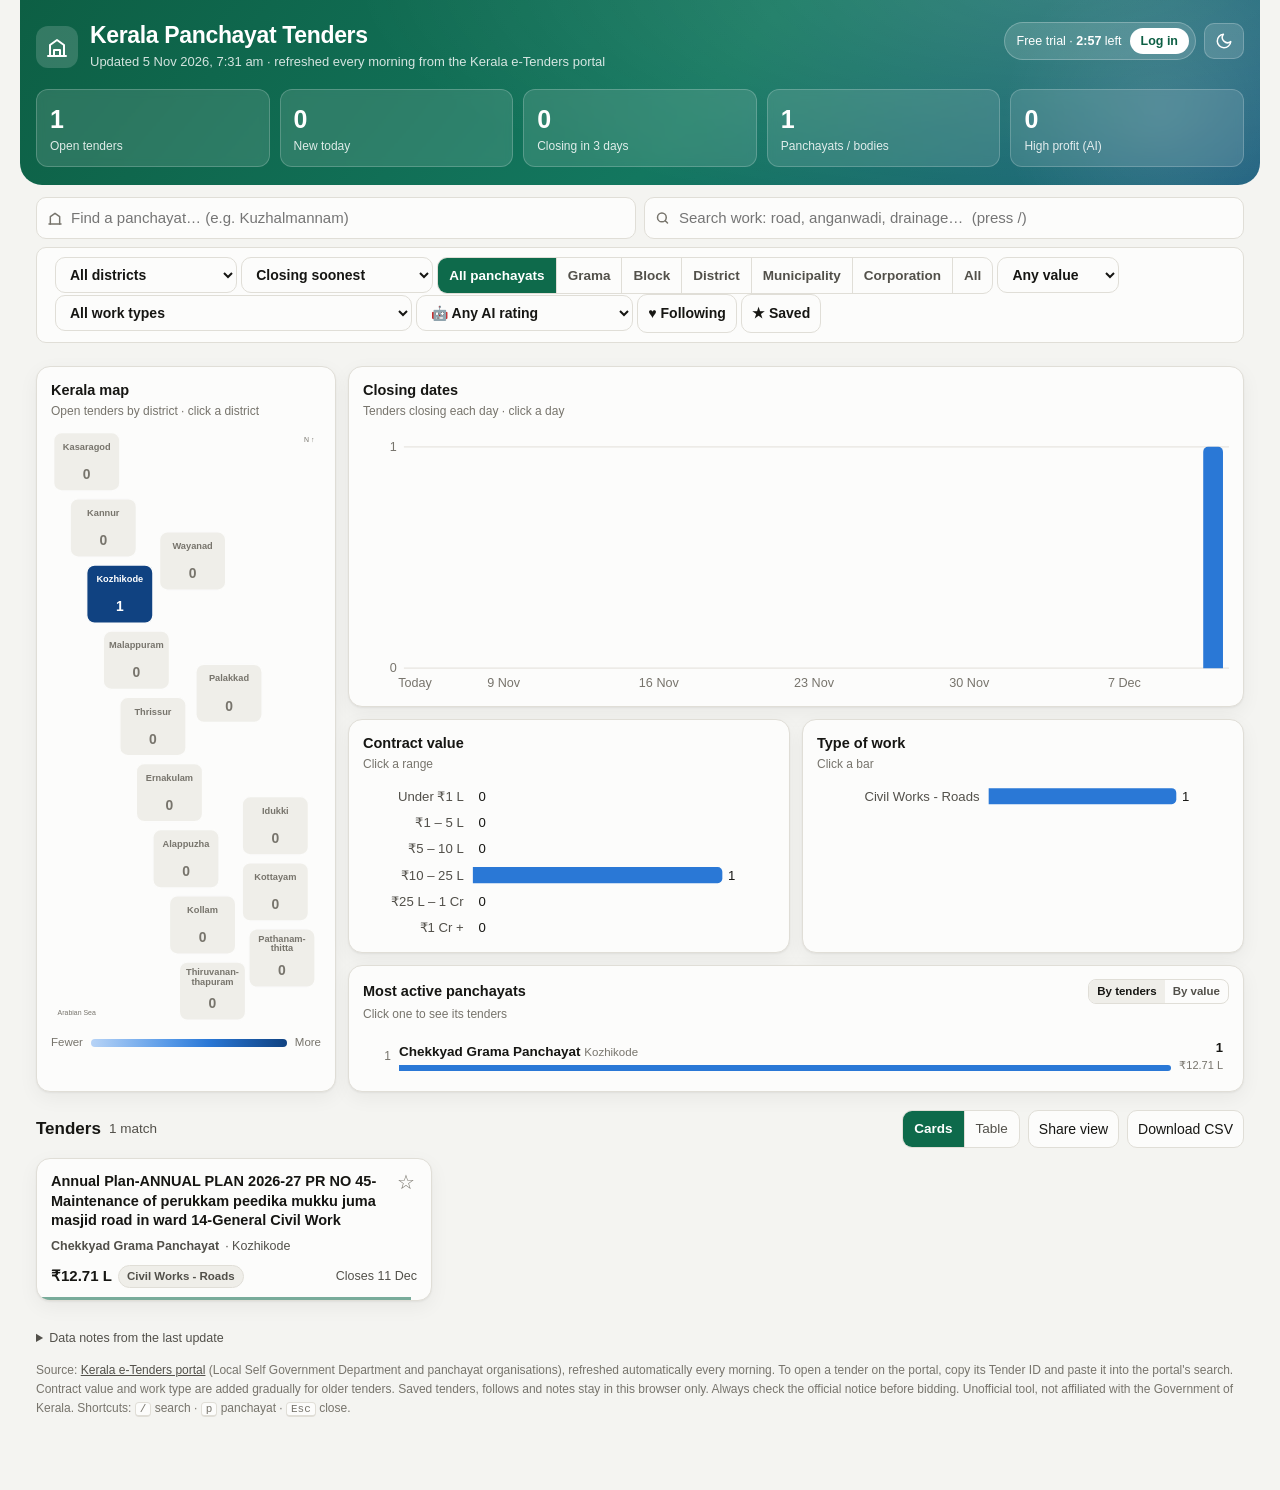
==== commit 6ccc1919: "Make the dashboard installable and app-like on phones Add a web app manifest, icons and an offline-c" ====
--- a/docs/index.html
+++ b/docs/index.html
@@ -5,6 +5,14 @@
 <meta name="viewport" content="width=device-width, initial-scale=1">
 <title>Kerala Panchayat Tenders</title>
 <meta name="description" content="Daily-updated, searchable dashboard of public works tenders from Kerala's panchayats and local bodies.">
+<meta name="theme-color" content="#0d5f44">
+<meta name="apple-mobile-web-app-capable" content="yes">
+<meta name="mobile-web-app-capable" content="yes">
+<meta name="apple-mobile-web-app-status-bar-style" content="black-translucent">
+<meta name="apple-mobile-web-app-title" content="Panchayat Tenders">
+<link rel="manifest" href="manifest.webmanifest">
+<link rel="icon" type="image/png" sizes="32x32" href="icons/favicon-32.png">
+<link rel="apple-touch-icon" href="icons/apple-touch-icon.png">
 <style>
   :root{
     color-scheme: light;
@@ -320,6 +328,65 @@
   .profit b{font-size:18px;font-variant-numeric:tabular-nums}
   .profit.pos{background:var(--accent-soft)} .profit.neg{background:var(--warn-bg);color:var(--warn)}
 
+  /* ---------- mobile app ---------- */
+  .install{border:1px solid rgba(255,255,255,.35);background:#fff;color:#0d5f44;border-radius:999px;padding:6px 12px;font-size:12.5px;font-weight:700;white-space:nowrap}
+  .sheet-head,.bnav,.sheet-back{display:none}
+  @keyframes kpt-up{from{transform:translateY(40px);opacity:0}to{transform:none;opacity:1}}
+  @media (max-width:760px){
+    body{padding-bottom:calc(66px + env(safe-area-inset-bottom))}
+    input,select,textarea,.calc input,.calc select{font-size:16px}
+    .hero{padding-top:calc(14px + env(safe-area-inset-top))}
+    h1{font-size:19px}
+    .hero-top{flex-wrap:wrap}
+    .brand{flex:1 1 100%}
+    .acct{flex:1 1 100%;justify-content:flex-start;flex-wrap:wrap}
+    .acct .icon-btn{margin-left:auto}
+    .logo{width:36px;height:36px;border-radius:10px}
+    .hero .sub{font-size:12px}
+    .hero .icon-btn{padding:7px 8px}
+    .stats{display:flex;overflow-x:auto;scroll-snap-type:x mandatory;gap:8px;margin:14px -16px 0;padding:0 16px 2px;scrollbar-width:none}
+    .stats::-webkit-scrollbar{display:none}
+    .stat{flex:0 0 40%;scroll-snap-align:start}
+    .stat .n{font-size:21px}
+    .frow.more{display:none}
+    body.sheet-open{overflow:hidden}
+    body.sheet-open .frow.more{display:flex;flex-direction:column;align-items:stretch;gap:10px;position:fixed;left:0;right:0;bottom:0;z-index:95;margin:0;
+      background:var(--surface);border-radius:20px 20px 0 0;padding:16px 16px calc(18px + env(safe-area-inset-bottom));max-height:82vh;overflow:auto;
+      box-shadow:0 -12px 40px rgba(0,0,0,.25);animation:kpt-up .2s ease-out}
+    body.sheet-open .frow.more > select,body.sheet-open .frow.more > .chipbtn{width:100%;padding:12px}
+    body.sheet-open .frow.more .seg{width:100%}
+    .sheet-head{display:flex;align-items:center;gap:12px;margin-bottom:2px}
+    .sheet-head b{flex:1;font-size:17px}
+    .sheet-done{border:0;background:var(--accent);color:var(--accent-ink);border-radius:10px;padding:10px 16px;font-weight:700}
+    body.sheet-open .sheet-back{display:block;position:fixed;inset:0;background:rgba(0,0,0,.45);z-index:90}
+    .bnav{display:grid;grid-template-columns:repeat(5,1fr);position:fixed;left:0;right:0;bottom:0;z-index:80;background:var(--surface);
+      border-top:1px solid var(--border);padding:6px 4px calc(6px + env(safe-area-inset-bottom));box-shadow:0 -4px 20px rgba(0,0,0,.06)}
+    .bnav button{border:0;background:none;display:flex;flex-direction:column;align-items:center;gap:2px;font-size:11px;font-weight:600;color:var(--muted);padding:4px 0;position:relative;min-height:46px}
+    .bnav svg{width:23px;height:23px;fill:none;stroke:currentColor;stroke-width:2;stroke-linecap:round;stroke-linejoin:round}
+    .bnav button[aria-pressed="true"]{color:var(--accent)}
+    .bnav button[aria-pressed="true"] svg{fill:currentColor;fill-opacity:.18}
+    .bnav i{position:absolute;top:0;left:calc(50% + 6px);background:var(--accent);color:var(--accent-ink);font-style:normal;font-size:10px;font-weight:800;border-radius:999px;padding:1px 6px}
+    .dash{display:flex;overflow-x:auto;scroll-snap-type:x mandatory;gap:10px;margin:12px -16px 14px;padding:0 16px 6px;scrollbar-width:none}
+    .dash::-webkit-scrollbar{display:none}
+    .dash-right{display:contents}
+    .dash .card-c{flex:0 0 86%;scroll-snap-align:center}
+    .mapcard svg{max-height:430px}
+    .cards{grid-template-columns:1fr}
+    .card:hover{transform:none;box-shadow:var(--shadow)}
+    .resbar h2{font-size:16px}
+    .resbar #shareBtn,.resbar #csvBtn{padding:7px 9px;font-size:13px}
+    dialog{width:100%;max-width:none;height:100%;max-height:none;margin:0;border-radius:0}
+    dialog[open]{animation:kpt-up .22s ease-out}
+    .dhead{padding-top:calc(18px + env(safe-area-inset-top))}
+    .dhead .close{position:fixed;top:calc(10px + env(safe-area-inset-top));right:12px;z-index:5;background:rgba(0,0,0,.35)}
+    .dbody{padding-bottom:calc(24px + env(safe-area-inset-bottom))}
+    .toast{bottom:calc(80px + env(safe-area-inset-bottom))}
+    #tip{display:none}
+    .gate{padding:0;place-items:end stretch}
+    .gate-card{max-width:none;border-radius:20px 20px 0 0;animation:kpt-up .25s ease-out;padding-bottom:env(safe-area-inset-bottom)}
+  }
+  @media (display-mode: standalone){ .install{display:none!important} }
+
   /* ---------- trial + login ---------- */
   .acct{display:flex;gap:8px;align-items:center}
   .trial{display:inline-flex;align-items:center;gap:8px;background:rgba(255,255,255,.14);border:1px solid rgba(255,255,255,.25);color:#fff;border-radius:999px;padding:5px 6px 5px 12px;font-size:12.5px;white-space:nowrap}
@@ -360,6 +427,7 @@
         </div>
       </div>
       <div class="acct">
+      <button class="install" id="installBtn" type="button" hidden>⬇ Install app</button>
       <div class="trial" id="acct" hidden></div>
       <button class="icon-btn" id="themeBtn" type="button" aria-label="Toggle dark mode" title="Toggle dark mode"><svg width="18" height="18" viewBox="0 0 24 24" fill="none" stroke="currentColor" stroke-width="2" stroke-linecap="round" stroke-linejoin="round"><path d="M21 12.8A9 9 0 1 1 11.2 3a7 7 0 0 0 9.8 9.8z"/></svg></button>
       </div>
@@ -390,6 +458,9 @@
         <label class="sr" for="q">Search</label>
         <input type="search" id="q" placeholder="Search work: road, anganwadi, drainage…  (press /)" autocomplete="off">
       </div>
+    </div>
+    <div class="frow more" id="sheet" role="dialog" aria-label="Filters">
+      <div class="sheet-head"><b>Filters</b><button type="button" class="linkbtn" id="sheetClear">Clear all</button><button type="button" class="sheet-done" id="sheetDone">Show results</button></div>
       <select id="district" aria-label="District"><option value="">All districts</option></select>
       <select id="sort" aria-label="Sort">
         <option value="closing">Closing soonest</option>
@@ -397,8 +468,6 @@
         <option value="value">Highest value</option>
         <option value="profit">Best profit chance (AI)</option>
       </select>
-    </div>
-    <div class="frow">
       <div class="seg" id="bodySeg" role="group" aria-label="Type of local body"></div>
       <select id="band" aria-label="Contract value"><option value="">Any value</option></select>
       <select id="category" aria-label="Work type"><option value="">All work types</option></select>
@@ -475,6 +544,15 @@
   </footer>
 </div>
 
+<div class="sheet-back" id="sheetBack" hidden></div>
+<nav class="bnav" aria-label="App navigation">
+  <button type="button" id="nHome" aria-label="Home"><svg viewBox="0 0 24 24"><path d="M3 11l9-7 9 7v9a1 1 0 0 1-1 1h-5v-6H9v6H4a1 1 0 0 1-1-1z"/></svg><span>Home</span></button>
+  <button type="button" id="nFind" aria-label="Find panchayat"><svg viewBox="0 0 24 24"><circle cx="11" cy="11" r="7"/><path d="m20 20-3.5-3.5"/></svg><span>Search</span></button>
+  <button type="button" id="nFilters" aria-label="Filters"><svg viewBox="0 0 24 24"><path d="M4 6h16M7 12h10M10 18h4"/></svg><span>Filters</span><i id="nFilterCount" hidden></i></button>
+  <button type="button" id="nSaved" aria-label="Saved tenders"><svg viewBox="0 0 24 24"><path d="m12 3 2.7 5.6 6.1.9-4.4 4.3 1 6.1L12 17l-5.4 2.9 1-6.1-4.4-4.3 6.1-.9z"/></svg><span>Saved</span></button>
+  <button type="button" id="nFollow" aria-label="Followed panchayats"><svg viewBox="0 0 24 24"><path d="M12 20s-7-4.4-7-10a4 4 0 0 1 7-2.6A4 4 0 0 1 19 10c0 5.6-7 10-7 10z"/></svg><span>Following</span></button>
+</nav>
+
 <div class="gate" id="gate" hidden role="dialog" aria-modal="true" aria-labelledby="gateTitle">
   <div class="gate-card">
     <div class="gate-top">
@@ -712,6 +790,8 @@
       var clr = document.createElement("button"); clr.type = "button"; clr.className = "linkbtn"; clr.textContent = "Clear all";
       clr.onclick = clearAll; box.appendChild(clr);
     }
+    var nf = chips.filter(function(c){ return c[0] !== "saved" && c[0] !== "following" && c[0] !== "q" && c[0] !== "pb"; }).length + (S.sort !== DEFAULTS.sort ? 1 : 0);
+    $("nFilterCount").hidden = !nf; $("nFilterCount").textContent = nf;
   }
   function clearAll(){ S = Object.assign({}, DEFAULTS, {view:S.view, body:S.body, sort:S.sort}); update(); }
   $("clearAll2").onclick = clearAll;
@@ -1379,6 +1459,8 @@
     $("sNewBtn").setAttribute("aria-pressed", S.onlyNew);
     $("sSoonBtn").setAttribute("aria-pressed", S.soon);
     $("sProfitBtn").setAttribute("aria-pressed", S.ai === "high");
+    $("nSaved").setAttribute("aria-pressed", S.saved);
+    $("nFollow").setAttribute("aria-pressed", S.following);
     $("vCards").setAttribute("aria-pressed", S.view === "cards");
     $("vTable").setAttribute("aria-pressed", S.view === "table");
     $("savedCount").textContent = saved.size ? "(" + saved.size + ")" : "";
@@ -1400,6 +1482,34 @@
     if(S.closeDate && S.closeDate < (meta.today || "")) S.closeDate = "";
     if(S.pb && !bodies[S.pb]) S.pb = "";
   }
+
+  // ---------- mobile app: bottom nav, filter sheet, install, offline ----------
+  function openSheet(){ document.body.classList.add("sheet-open"); }
+  function closeSheet(){ document.body.classList.remove("sheet-open"); }
+  function toResults(){ var r = $("results"); window.scrollTo({top: Math.max(0, r.getBoundingClientRect().top + window.scrollY - 70), behavior: "smooth"}); }
+  $("nFilters").onclick = openSheet;
+  $("sheetDone").onclick = function(){ closeSheet(); toResults(); };
+  $("sheetBack").onclick = closeSheet;
+  $("sheetClear").onclick = function(){ clearAll(); };
+  $("nHome").onclick = function(){ closeSheet(); window.scrollTo({top: 0, behavior: "smooth"}); };
+  $("nFind").onclick = function(){ closeSheet(); window.scrollTo({top: $("filters").offsetTop - 8, behavior: "smooth"}); setTimeout(function(){ pbInput.focus(); }, 250); };
+  $("nSaved").onclick = function(){ S.saved = !S.saved; update(); if(S.saved) toResults(); };
+  $("nFollow").onclick = function(){
+    if(!follows.size){ toast("Follow a panchayat first: open one and tap ♡ Follow"); return; }
+    S.following = !S.following; update(); if(S.following) toResults();
+  };
+  document.addEventListener("keydown", function(e){ if(e.key === "Escape") closeSheet(); });
+
+  var installEvt = null, standalone = matchMedia("(display-mode: standalone)").matches || navigator.standalone;
+  var isIOS = /iphone|ipad|ipod/i.test(navigator.userAgent) && !window.MSStream;
+  window.addEventListener("beforeinstallprompt", function(e){ e.preventDefault(); installEvt = e; if(!standalone) $("installBtn").hidden = false; });
+  if(isIOS && !standalone) $("installBtn").hidden = false;
+  $("installBtn").onclick = function(){
+    if(installEvt){ installEvt.prompt(); installEvt.userChoice.then(function(){ installEvt = null; $("installBtn").hidden = true; }); }
+    else toast("On iPhone: tap the Share button, then “Add to Home Screen”");
+  };
+  window.addEventListener("appinstalled", function(){ $("installBtn").hidden = true; toast("App installed"); });
+  if("serviceWorker" in navigator && location.protocol === "https:") navigator.serviceWorker.register("sw.js").catch(function(){});
 
   // ---------- free trial + login (demo gate: client-side only) ----------
   var TRIAL_SECONDS = 180;
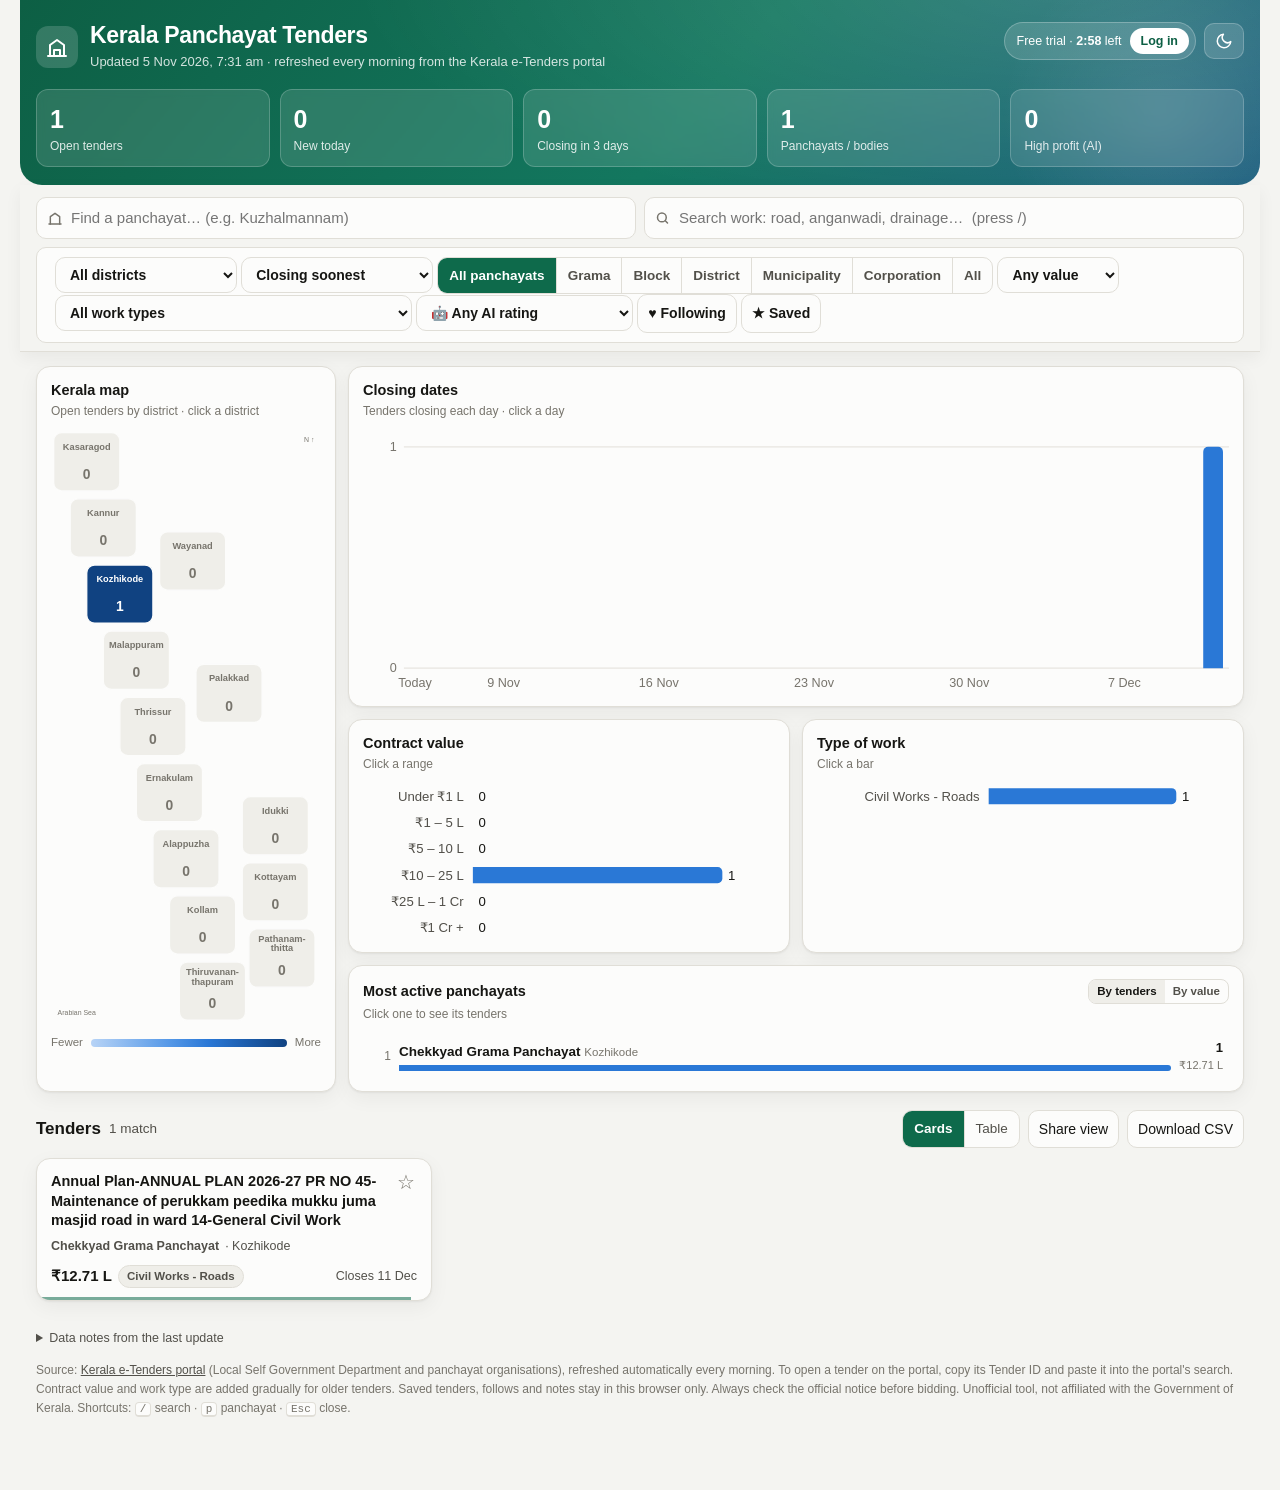
==== commit 1c782fae: "Server-side trial per IP and member logins via a Cloudflare Worker Add a Worker that keeps the free-" ====
--- a/docs/index.html
+++ b/docs/index.html
@@ -1511,24 +1511,36 @@
   window.addEventListener("appinstalled", function(){ $("installBtn").hidden = true; toast("App installed"); });
   if("serviceWorker" in navigator && location.protocol === "https:") navigator.serviceWorker.register("sw.js").catch(function(){});
 
-  // ---------- free trial + login (demo gate: client-side only) ----------
+  // ---------- free trial + login ----------
+  // AUTH_API: URL of the Cloudflare Worker in worker/ (see README). When set, the
+  // trial clock is kept per IP address on the server (shared by all devices on
+  // that network) and logins are checked on the server. Until it is set, a
+  // browser-only fallback is used: a local timer and the demo password hash below.
+  var AUTH_API = "";
   var TRIAL_SECONDS = 180;
   var AUTH_HASH = "135f33f7ae7639f880ec63e5741e7836def68a873a0d7fcec86f986f7c561027";
   var gate = $("gate"), acct = $("acct");
-  var authed = lsGet("auth", "") === AUTH_HASH;
+  var token = lsGet("token", "");
+  var authed = AUTH_API ? false : lsGet("auth", "") === AUTH_HASH;
   var used = +lsGet("trialUsed", 0) || 0;
+  var serverLeft = null, serverAt = 0;
   function mmss(s){ s = Math.max(0, Math.ceil(s)); return Math.floor(s / 60) + ":" + String(s % 60).padStart(2, "0"); }
+  function secondsLeft(){
+    var local = TRIAL_SECONDS - used;
+    if(serverLeft == null) return local;
+    return Math.min(local, serverLeft - (Date.now() - serverAt) / 1000);
+  }
   function renderAcct(){
     acct.hidden = false;
     if(authed){
       acct.className = "trial";
       acct.innerHTML = '<span>👤 <b>' + esc(lsGet("authUser", "member")) + '</b></span><button type="button" id="logoutBtn">Log out</button>';
       $("logoutBtn").onclick = function(){
-        authed = false; lsSet("auth", ""); toast("Logged out");
-        if(used >= TRIAL_SECONDS) lock(); else renderAcct();
+        authed = false; token = ""; lsSet("token", ""); lsSet("auth", ""); toast("Logged out");
+        if(AUTH_API) checkServer(); else if(secondsLeft() <= 0) lock(); else renderAcct();
       };
     } else {
-      var left = TRIAL_SECONDS - used;
+      var left = secondsLeft();
       acct.className = "trial" + (left <= 60 ? " low" : "");
       acct.innerHTML = '<span><span class="tl">Free trial · </span><b>' + mmss(left) + '</b> left</span><button type="button" id="loginBtn">Log in</button>';
       $("loginBtn").onclick = function(){ openGate(false); };
@@ -1544,35 +1556,59 @@
   }
   function lock(){
     if(dlg.open) dlg.close();
+    closeSheet();
     document.body.classList.add("locked");
     openGate(true); renderAcct();
   }
   function unlock(){ document.body.classList.remove("locked"); gate.hidden = true; renderAcct(); }
+  function welcome(user){
+    authed = true; lsSet("authUser", user);
+    $("lgPass").value = ""; unlock(); toast("Welcome, " + user + "!");
+  }
+  function checkServer(){
+    return fetch(AUTH_API + "/status", {headers: token ? {Authorization: "Bearer " + token} : {}, cache: "no-store"})
+      .then(function(r){ return r.json(); })
+      .then(function(d){
+        if(d.authed){ authed = true; lsSet("authUser", d.user); unlock(); return; }
+        authed = false; token = ""; lsSet("token", "");
+        if(typeof d.limit === "number") TRIAL_SECONDS = d.limit;
+        serverLeft = d.remaining; serverAt = Date.now();
+        if(secondsLeft() <= 0) lock(); else renderAcct();
+      })
+      .catch(function(){ serverLeft = null; renderAcct(); });
+  }
   $("gateClose").onclick = function(){ gate.hidden = true; };
   $("loginForm").addEventListener("submit", function(e){
     e.preventDefault();
     var user = $("lgUser").value.trim().toLowerCase(), pass = $("lgPass").value;
+    $("lgErr").textContent = "";
+    if(AUTH_API){
+      fetch(AUTH_API + "/login", {method: "POST", headers: {"Content-Type": "application/json"}, body: JSON.stringify({username: user, password: pass})})
+        .then(function(r){ return r.json().then(function(d){ return [r.ok, d]; }); })
+        .then(function(res){
+          if(res[0] && res[1].token){ token = res[1].token; lsSet("token", token); welcome(res[1].user); }
+          else { $("lgErr").textContent = res[1].error || "Wrong username or password."; $("lgPass").select(); }
+        })
+        .catch(function(){ $("lgErr").textContent = "Could not reach the login server. Check your internet and try again."; });
+      return;
+    }
     if(!(window.crypto && crypto.subtle)){ $("lgErr").textContent = "Login needs a secure (https) connection."; return; }
     crypto.subtle.digest("SHA-256", new TextEncoder().encode("kpt-v1|" + user + "|" + pass)).then(function(buf){
       var hex = Array.from(new Uint8Array(buf)).map(function(b){ return b.toString(16).padStart(2, "0"); }).join("");
-      if(hex === AUTH_HASH){
-        authed = true; lsSet("auth", hex); lsSet("authUser", user);
-        $("lgPass").value = ""; unlock(); toast("Welcome, " + user + "!");
-      } else {
-        $("lgErr").textContent = "Wrong username or password.";
-        $("lgPass").select();
-      }
+      if(hex === AUTH_HASH){ lsSet("auth", hex); welcome(user); }
+      else { $("lgErr").textContent = "Wrong username or password."; $("lgPass").select(); }
     });
   });
   setInterval(function(){
     if(authed || document.visibilityState !== "visible") return;
     used++;
     if(used % 5 === 0 || used >= TRIAL_SECONDS) lsSet("trialUsed", used);
-    if(used >= TRIAL_SECONDS && !document.body.classList.contains("locked")) lock();
+    if(secondsLeft() <= 0){ if(!document.body.classList.contains("locked")) lock(); }
     else renderAcct();
   }, 1000);
   renderAcct();
-  if(!authed && used >= TRIAL_SECONDS) lock();
+  if(AUTH_API) checkServer();
+  else if(!authed && secondsLeft() <= 0) lock();
 
   var filtersEl = $("filters");
   new IntersectionObserver(function(es){ filtersEl.classList.toggle("stuck", es[0].intersectionRatio < 1); }, {threshold:[1], rootMargin:"-1px 0px 0px 0px"}).observe(filtersEl);
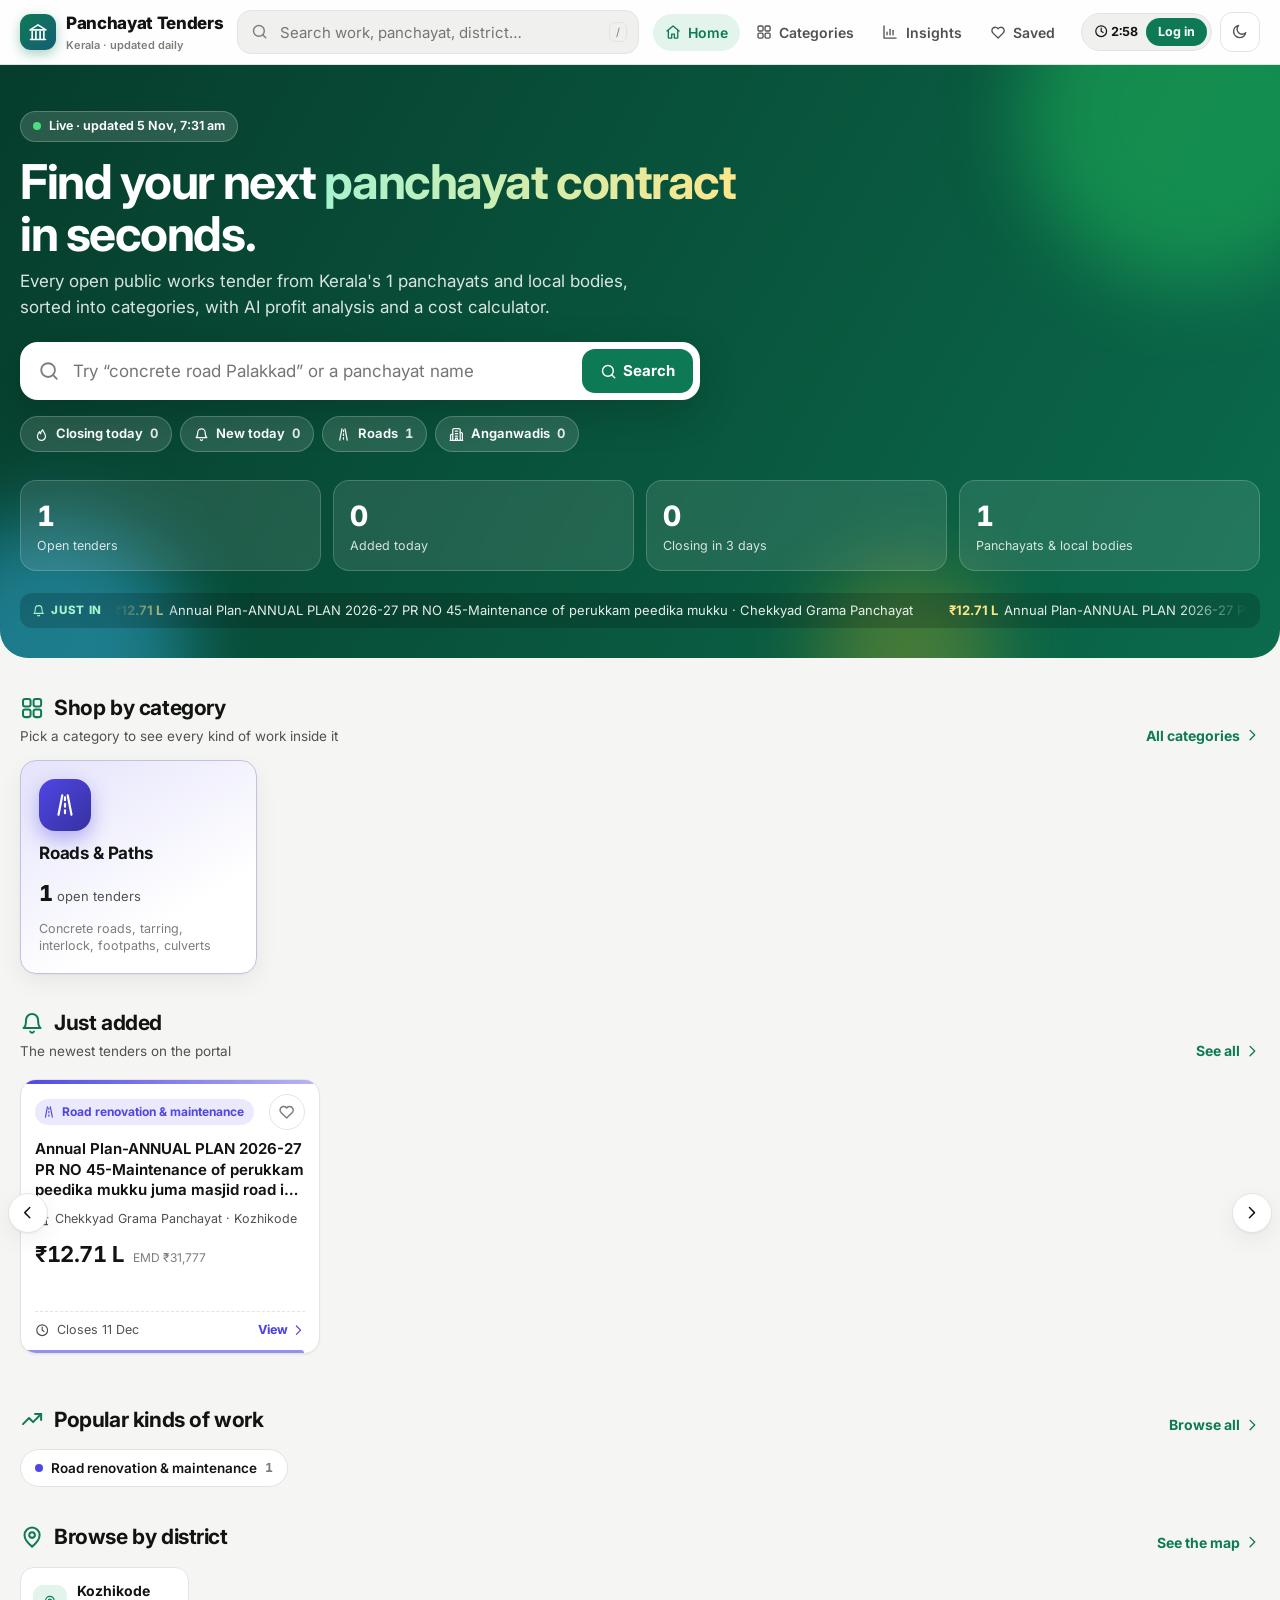
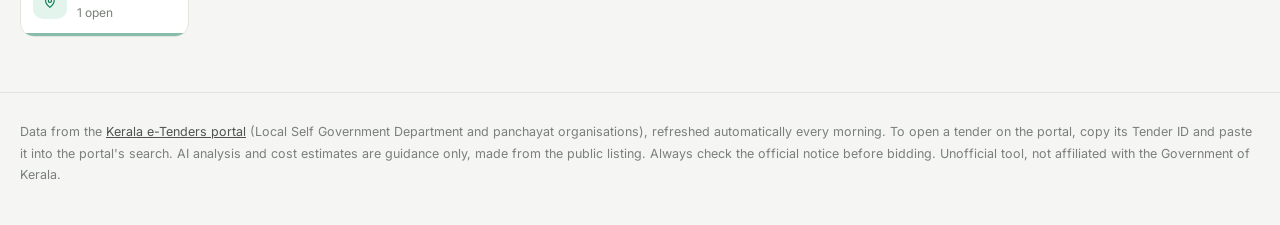
==== commit d4ae747e: "Storefront-style redesign with categories, filters and animations Replace the single dashboard page " ====
--- a/docs/index.html
+++ b/docs/index.html
@@ -2,10 +2,10 @@
 <html lang="en">
 <head>
 <meta charset="utf-8">
-<meta name="viewport" content="width=device-width, initial-scale=1">
+<meta name="viewport" content="width=device-width, initial-scale=1, viewport-fit=cover">
 <title>Kerala Panchayat Tenders</title>
-<meta name="description" content="Daily-updated, searchable dashboard of public works tenders from Kerala's panchayats and local bodies.">
-<meta name="theme-color" content="#0d5f44">
+<meta name="description" content="Browse every open public works tender from Kerala's panchayats by category, with AI analysis and a cost calculator. Updated every morning.">
+<meta name="theme-color" content="#0b6b4c">
 <meta name="apple-mobile-web-app-capable" content="yes">
 <meta name="mobile-web-app-capable" content="yes">
 <meta name="apple-mobile-web-app-status-bar-style" content="black-translucent">
@@ -13,550 +13,57 @@
 <link rel="manifest" href="manifest.webmanifest">
 <link rel="icon" type="image/png" sizes="32x32" href="icons/favicon-32.png">
 <link rel="apple-touch-icon" href="icons/apple-touch-icon.png">
-<style>
-  :root{
-    color-scheme: light;
-    --bg:#f4f4f1; --surface:#fcfcfb; --surface-2:#efeee9; --border:#e0ded7; --grid:#e8e6e0;
-    --text:#161613; --text-2:#52504a; --muted:#77746c;
-    --accent:#0e6a4b; --accent-ink:#ffffff; --accent-soft:#e3f1ea;
-    --series:#2a78d6; --series-soft:#cde2fb;
-    --seq-1:#b7d3f6; --seq-2:#86b6ef; --seq-3:#5598e7; --seq-4:#2a78d6; --seq-5:#1c5cab; --seq-6:#104281;
-    --ink-1:#0b0b0b; --ink-2:#0b0b0b; --ink-3:#0b0b0b; --ink-4:#ffffff; --ink-5:#ffffff; --ink-6:#ffffff;
-    --new-bg:#fff5d6; --new-border:#e3bd52; --warn:#a63d24; --warn-bg:#fbe9e3; --gold:#c99700;
-    --hero-a:#0d5f44; --hero-b:#13775f; --hero-c:#1d5f7e;
-    --radius:14px; --shadow:0 1px 2px rgba(0,0,0,.05),0 6px 20px rgba(0,0,0,.05);
-  }
-  @media (prefers-color-scheme: dark){
-    :root:where(:not([data-theme="light"])){
-      color-scheme: dark;
-      --bg:#121311; --surface:#1b1c1a; --surface-2:#242522; --border:#32332e; --grid:#2a2b27;
-      --text:#efeee9; --text-2:#c3c1b8; --muted:#95928a;
-      --accent:#4cc994; --accent-ink:#0b1f16; --accent-soft:#163a2b;
-      --series:#3987e5; --series-soft:#1c3657;
-      --seq-1:#104281; --seq-2:#1c5cab; --seq-3:#2a78d6; --seq-4:#5598e7; --seq-5:#86b6ef; --seq-6:#b7d3f6;
-      --ink-1:#ffffff; --ink-2:#ffffff; --ink-3:#ffffff; --ink-4:#0b0b0b; --ink-5:#0b0b0b; --ink-6:#0b0b0b;
-      --new-bg:#342d13; --new-border:#8a7326; --warn:#ec8f77; --warn-bg:#3a201a; --gold:#f0c43c;
-      --hero-a:#0a3a2b; --hero-b:#0f4a3d; --hero-c:#123b50;
-      --shadow:none;
-    }
-  }
-  :root[data-theme="dark"]{
-    color-scheme: dark;
-    --bg:#121311; --surface:#1b1c1a; --surface-2:#242522; --border:#32332e; --grid:#2a2b27;
-    --text:#efeee9; --text-2:#c3c1b8; --muted:#95928a;
-    --accent:#4cc994; --accent-ink:#0b1f16; --accent-soft:#163a2b;
-    --series:#3987e5; --series-soft:#1c3657;
-    --seq-1:#104281; --seq-2:#1c5cab; --seq-3:#2a78d6; --seq-4:#5598e7; --seq-5:#86b6ef; --seq-6:#b7d3f6;
-    --ink-1:#ffffff; --ink-2:#ffffff; --ink-3:#ffffff; --ink-4:#0b0b0b; --ink-5:#0b0b0b; --ink-6:#0b0b0b;
-    --new-bg:#342d13; --new-border:#8a7326; --warn:#ec8f77; --warn-bg:#3a201a; --gold:#f0c43c;
-    --hero-a:#0a3a2b; --hero-b:#0f4a3d; --hero-c:#123b50;
-    --shadow:none;
-  }
-  *{box-sizing:border-box}
-  [hidden]{display:none!important}
-  html{-webkit-text-size-adjust:100%}
-  body{margin:0;background:var(--bg);color:var(--text);font:15px/1.45 -apple-system,BlinkMacSystemFont,"Segoe UI",Roboto,Helvetica,Arial,sans-serif}
-  .wrap{max-width:1240px;margin:0 auto;padding:0 16px 72px}
-  button,input,select,textarea{font:inherit;color:inherit}
-  button{cursor:pointer}
-  :focus-visible{outline:2px solid var(--accent);outline-offset:2px}
-  @media (prefers-reduced-motion: reduce){*{transition:none!important;animation:none!important}}
-
-  /* ---------- hero ---------- */
-  .hero{background:radial-gradient(1200px 400px at 85% -10%,rgba(255,255,255,.14),transparent 60%),linear-gradient(130deg,var(--hero-a),var(--hero-b) 55%,var(--hero-c));color:#fff;margin:0 -16px;padding:22px 16px 18px;position:relative;overflow:hidden}
-  @media (min-width:1272px){.hero{border-radius:0 0 22px 22px}}
-  .hero::after{content:"";position:absolute;right:-60px;bottom:-90px;width:320px;height:320px;border-radius:50%;background:radial-gradient(circle,rgba(255,255,255,.10),transparent 70%);pointer-events:none}
-  .hero-top{display:flex;align-items:flex-start;justify-content:space-between;gap:12px;position:relative;z-index:1}
-  .brand{display:flex;gap:12px;align-items:center}
-  .logo{width:42px;height:42px;border-radius:12px;background:rgba(255,255,255,.16);display:grid;place-items:center;flex:none}
-  h1{font-size:23px;margin:0;letter-spacing:-.015em;line-height:1.2}
-  .hero .sub{color:rgba(255,255,255,.82);font-size:13px;margin:3px 0 0}
-  .hero .icon-btn{background:rgba(255,255,255,.14);border:1px solid rgba(255,255,255,.22);color:#fff}
-  .icon-btn{border:1px solid var(--border);background:var(--surface);border-radius:10px;padding:8px 10px;line-height:0}
-  .stats{display:grid;grid-template-columns:repeat(5,minmax(0,1fr));gap:10px;margin-top:18px;position:relative;z-index:1}
-  @media (max-width:900px){.stats{grid-template-columns:repeat(3,minmax(0,1fr))}}
-  @media (max-width:560px){.stats{grid-template-columns:repeat(2,minmax(0,1fr))}}
-  .stat{background:rgba(255,255,255,.12);border:1px solid rgba(255,255,255,.2);border-radius:12px;padding:11px 13px;text-align:left;color:#fff;min-width:0;backdrop-filter:blur(4px)}
-  button.stat{width:100%}
-  button.stat:hover{background:rgba(255,255,255,.2)}
-  button.stat[aria-pressed="true"]{background:#fff;color:#0d5f44;border-color:#fff}
-  button.stat[aria-pressed="true"] .l{color:#0d5f44}
-  .stat .n{font-size:25px;font-weight:700;font-variant-numeric:tabular-nums;letter-spacing:-.015em;white-space:nowrap;overflow:hidden;text-overflow:ellipsis}
-  .stat .l{font-size:12px;color:rgba(255,255,255,.85)}
-  .visit{margin-top:12px;display:flex;align-items:center;gap:10px;flex-wrap:wrap;background:rgba(255,255,255,.95);color:#173d2f;border-radius:12px;padding:9px 12px;font-size:13.5px;position:relative;z-index:1}
-  .visit b{font-variant-numeric:tabular-nums}
-  .visit button{border:0;background:#0d5f44;color:#fff;border-radius:8px;padding:5px 11px;font-size:13px;font-weight:600}
-  .visit .x{background:none;color:#173d2f;padding:2px 6px;font-size:16px;margin-left:auto}
-
-  .mine{display:flex;gap:8px;align-items:center;flex-wrap:wrap;margin:14px 0 0;font-size:13px}
-  .mine .lbl{color:var(--text-2);font-weight:600}
-  .mchip{display:inline-flex;gap:6px;align-items:center;border:1px solid var(--border);background:var(--surface);border-radius:999px;padding:5px 11px;font-size:13px}
-  .mchip .c{font-variant-numeric:tabular-nums;color:var(--text-2)}
-  .mchip .nn{background:var(--accent);color:var(--accent-ink);border-radius:999px;padding:0 6px;font-size:11.5px;font-weight:700}
-  .mchip[aria-pressed="true"]{border-color:var(--accent);box-shadow:0 0 0 1px var(--accent) inset}
-
-  /* ---------- filters ---------- */
-  .filters{position:sticky;top:0;z-index:30;background:var(--bg);margin:0 -16px;padding:12px 16px 8px;border-bottom:1px solid transparent;transition:border-color .15s}
-  @media (max-width:760px){.filters{position:static}}
-  .filters.stuck{border-bottom-color:var(--border);box-shadow:0 6px 16px rgba(0,0,0,.05)}
-  .frow{display:flex;gap:8px;flex-wrap:wrap;align-items:center}
-  .frow + .frow{margin-top:8px}
-  .field{position:relative;flex:1 1 230px;min-width:0}
-  .field input{width:100%;padding:9px 32px 9px 34px;border:1px solid var(--border);border-radius:10px;background:var(--surface)}
-  .field > svg{position:absolute;left:11px;top:50%;transform:translateY(-50%);color:var(--muted);pointer-events:none}
-  .field .clr{position:absolute;right:6px;top:50%;transform:translateY(-50%);border:0;background:none;color:var(--muted);font-size:17px;padding:2px 6px;line-height:1}
-  .field.pb input{border-color:var(--accent);background:var(--accent-soft)}
-  .field.pb input::placeholder{color:var(--text-2)}
-  select,.chipbtn{border:1px solid var(--border);border-radius:10px;background:var(--surface);padding:8px 10px;font-size:14px;max-width:100%}
-  .seg{display:inline-flex;border:1px solid var(--border);border-radius:10px;overflow:hidden;background:var(--surface);max-width:100%;overflow-x:auto;scrollbar-width:none}
-  .seg::-webkit-scrollbar{display:none}
-  .seg button{border:0;background:none;padding:8px 11px;font-size:13.5px;color:var(--text-2);white-space:nowrap}
-  .seg button + button{border-left:1px solid var(--border)}
-  .seg button[aria-pressed="true"]{background:var(--accent);color:var(--accent-ink);font-weight:600}
-  .chipbtn[aria-pressed="true"]{background:var(--accent);color:var(--accent-ink);border-color:var(--accent);font-weight:600}
-  .active-chips{display:flex;gap:6px;flex-wrap:wrap;align-items:center;font-size:13px}
-  .achip{display:inline-flex;align-items:center;gap:2px;background:var(--surface-2);border:1px solid var(--border);border-radius:999px;padding:3px 4px 3px 10px}
-  .achip button{border:0;background:none;padding:0 5px;font-size:15px;line-height:1;color:var(--muted)}
-  .linkbtn{border:0;background:none;color:var(--accent);padding:4px 2px;font-size:13px;font-weight:600}
-  .spacer{flex:1}
-
-  .combo{position:absolute;left:0;right:0;top:calc(100% + 4px);background:var(--surface);border:1px solid var(--border);border-radius:12px;box-shadow:0 14px 40px rgba(0,0,0,.18);max-height:340px;overflow:auto;z-index:40;padding:4px;margin:0;list-style:none}
-  .combo li{display:flex;gap:10px;align-items:center;padding:8px 10px;border-radius:8px;cursor:pointer;font-size:14px}
-  .combo li[aria-selected="true"]{background:var(--accent-soft)}
-  .combo .nm{flex:1;min-width:0;overflow:hidden;text-overflow:ellipsis;white-space:nowrap}
-  .combo .nm mark{background:none;color:var(--accent);font-weight:700}
-  .combo .ds{font-size:12px;color:var(--muted);white-space:nowrap}
-  .combo .ct{font-size:12px;font-weight:700;background:var(--surface-2);border-radius:999px;padding:1px 8px;font-variant-numeric:tabular-nums}
-  .combo .none{color:var(--muted);cursor:default}
-
-  /* ---------- panchayat profile ---------- */
-  .profile{background:var(--surface);border:1px solid var(--border);border-radius:var(--radius);box-shadow:var(--shadow);padding:16px;margin:12px 0 4px;display:grid;grid-template-columns:auto 1fr auto;gap:14px;align-items:center}
-  @media (max-width:640px){.profile{grid-template-columns:auto 1fr}.profile .pacts{grid-column:1/-1}}
-  .avatar{width:52px;height:52px;border-radius:14px;background:linear-gradient(135deg,var(--hero-b),var(--hero-c));color:#fff;display:grid;place-items:center;font-weight:700;font-size:19px}
-  .profile h2{margin:0;font-size:18px}
-  .profile .pmeta{font-size:13px;color:var(--text-2)}
-  .pstats{display:flex;gap:18px;flex-wrap:wrap;margin-top:8px}
-  .pstats div{font-size:12px;color:var(--text-2)}
-  .pstats b{display:block;font-size:17px;color:var(--text);font-variant-numeric:tabular-nums}
-  .pacts{display:flex;gap:8px;flex-wrap:wrap}
-
-  /* ---------- dashboard ---------- */
-  .dash{display:grid;grid-template-columns:300px minmax(0,1fr);gap:12px;margin:14px 0 18px}
-  .dash-right{display:grid;grid-template-columns:repeat(2,minmax(0,1fr));gap:12px;align-content:start}
-  .dash-right .wide{grid-column:1/-1}
-  @media (max-width:980px){.dash{grid-template-columns:1fr}.mapcard svg{max-height:560px}}
-  @media (max-width:640px){.dash-right{grid-template-columns:1fr}}
-  .card-c{background:var(--surface);border:1px solid var(--border);border-radius:var(--radius);padding:13px 14px 11px;box-shadow:var(--shadow);min-width:0}
-  .card-c h2{font-size:14.5px;margin:0;font-weight:650;display:flex;align-items:center;gap:8px}
-  .card-c .hint{font-size:12px;color:var(--muted);margin:2px 0 10px}
-  .card-c svg{display:block;width:100%;height:auto;overflow:visible}
-  .lbl{fill:var(--text-2);font-size:11.5px}
-  .val{fill:var(--text);font-size:11.5px;font-variant-numeric:tabular-nums}
-  .axis{fill:var(--muted);font-size:10.5px;font-variant-numeric:tabular-nums}
-  .gridline{stroke:var(--grid);stroke-width:1}
-  .mark{fill:var(--series);transition:opacity .15s}
-  .dim .mark{opacity:.3}
-  .dim .sel .mark{opacity:1}
-  g.hit{cursor:pointer;outline:none}
-  g.hit:hover .mark,g.hit:focus-visible .mark{opacity:1;filter:brightness(1.1)}
-  g.hit:focus-visible .hitbox{stroke:var(--accent);stroke-width:2}
-  .hitbox{fill:transparent}
-  .empty-note{font-size:12.5px;color:var(--muted);padding:24px 0;text-align:center}
-  .tg{margin-left:auto;display:inline-flex;border:1px solid var(--border);border-radius:8px;overflow:hidden}
-  .tg button{border:0;background:none;font-size:11.5px;padding:3px 8px;color:var(--text-2)}
-  .tg button[aria-pressed="true"]{background:var(--surface-2);color:var(--text);font-weight:600}
-
-  .mapcard svg{max-height:660px;margin:0 auto}
-  .tile{transition:opacity .15s}
-  .tile rect.t{stroke:var(--surface);stroke-width:2}
-  .tile.sel rect.t{stroke:var(--text);stroke-width:4}
-  .mapdim .tile:not(.sel){opacity:.4}
-  .tile:hover{opacity:1!important}
-  .tile:hover rect.t{filter:brightness(1.08)}
-  .tname{font-size:14px;font-weight:600}
-  .tcount{font-size:21px;font-weight:750;font-variant-numeric:tabular-nums}
-  .legend{display:flex;align-items:center;gap:8px;font-size:11.5px;color:var(--muted);margin-top:10px}
-  .legend .ramp{flex:1;height:8px;border-radius:999px;background:linear-gradient(90deg,var(--seq-1),var(--seq-2),var(--seq-3),var(--seq-4),var(--seq-5),var(--seq-6))}
-
-  .lb{list-style:none;margin:0;padding:0}
-  .lb li{display:grid;grid-template-columns:22px minmax(0,1fr) auto;gap:8px;align-items:center;padding:6px 6px;border-radius:8px;cursor:pointer}
-  .lb li:hover,.lb li:focus-visible{background:var(--surface-2)}
-  .lb .rk{font-size:12px;color:var(--muted);font-variant-numeric:tabular-nums;text-align:right}
-  .lb .nm{font-size:13.5px;font-weight:600;overflow:hidden;text-overflow:ellipsis;white-space:nowrap}
-  .lb .ds{font-size:11.5px;color:var(--muted);font-weight:400}
-  .lb .bar{height:6px;border-radius:0 3px 3px 0;background:var(--series);margin-top:4px}
-  .lb .v{font-size:13px;font-weight:700;font-variant-numeric:tabular-nums;text-align:right}
-  .lb .v small{display:block;font-size:11px;color:var(--muted);font-weight:400}
-
-  #tip{position:fixed;z-index:60;pointer-events:none;background:var(--surface);border:1px solid var(--border);border-radius:9px;padding:7px 10px;font-size:12.5px;box-shadow:0 8px 24px rgba(0,0,0,.16);opacity:0;transition:opacity .08s;max-width:250px}
-  #tip b{display:block;font-size:14.5px;font-variant-numeric:tabular-nums}
-  #tip span{color:var(--text-2);display:block}
-
-  /* ---------- results ---------- */
-  .resbar{display:flex;align-items:center;gap:8px;flex-wrap:wrap;margin:4px 0 10px}
-  .resbar h2{font-size:17px;margin:0}
-  .resbar .count{font-size:13.5px;color:var(--text-2)}
-  .cards{display:grid;grid-template-columns:repeat(auto-fill,minmax(340px,1fr));gap:10px}
-  @media (max-width:420px){.cards{grid-template-columns:1fr}}
-  .card{background:var(--surface);border:1px solid var(--border);border-radius:var(--radius);padding:13px 14px 12px;box-shadow:var(--shadow);display:flex;flex-direction:column;gap:6px;cursor:pointer;transition:border-color .12s,transform .12s,box-shadow .12s;position:relative;overflow:hidden}
-  .card:hover{border-color:var(--accent);transform:translateY(-1px);box-shadow:0 8px 24px rgba(0,0,0,.07)}
-  .card.is-new{background:var(--new-bg);border-color:var(--new-border)}
-  .card .row1{display:flex;gap:8px;align-items:flex-start}
-  .card h3{margin:0;font-size:14.5px;font-weight:600;line-height:1.35;flex:1;overflow-wrap:anywhere;display:-webkit-box;-webkit-line-clamp:3;-webkit-box-orient:vertical;overflow:hidden}
-  .star{border:0;background:none;padding:0 2px;font-size:20px;line-height:1;color:var(--muted)}
-  .star[aria-pressed="true"]{color:var(--gold)}
-  .card .org{font-size:12.5px;color:var(--text-2);display:flex;gap:6px;align-items:center;flex-wrap:wrap}
-  .card .org a{color:inherit;text-decoration:none;font-weight:600}
-  .card .org a:hover{text-decoration:underline}
-  .card .foot{display:flex;align-items:center;gap:6px;flex-wrap:wrap;margin-top:auto;padding-top:4px}
-  .value{font-weight:700;font-variant-numeric:tabular-nums;font-size:15px}
-  .value.na{font-weight:400;color:var(--muted);font-size:12.5px}
-  .pill{font-size:11.5px;font-weight:600;padding:2px 8px;border-radius:999px;white-space:nowrap;border:1px solid var(--border);color:var(--text-2);background:var(--surface-2)}
-  .pill.new{background:var(--accent);border-color:var(--accent);color:var(--accent-ink)}
-  .pill.soon{background:var(--warn-bg);border-color:var(--warn);color:var(--warn)}
-  .pill.fol{border-color:var(--gold);color:var(--text)}
-  .card .closes{font-size:12.5px;color:var(--text-2);margin-left:auto;white-space:nowrap}
-  .card .bar-time{position:absolute;left:0;bottom:0;height:3px;background:var(--accent);opacity:.55}
-  .card .bar-time.urgent{background:var(--warn);opacity:.8}
-
-  table.tbl{width:100%;border-collapse:collapse;background:var(--surface);font-size:13.5px}
-  .tblwrap{overflow-x:auto;border-radius:var(--radius);border:1px solid var(--border)}
-  .tbl th{text-align:left;font-size:12px;color:var(--text-2);font-weight:600;padding:9px 10px;border-bottom:1px solid var(--border);white-space:nowrap;background:var(--surface-2);position:sticky;top:0}
-  .tbl th button{border:0;background:none;padding:0;font-weight:600;color:inherit}
-  .tbl td{padding:8px 10px;border-bottom:1px solid var(--grid);vertical-align:top}
-  .tbl tr:hover td{background:var(--surface-2);cursor:pointer}
-  .tbl td.num{text-align:right;font-variant-numeric:tabular-nums;white-space:nowrap}
-  .tbl td.t{min-width:260px}
-
-  .more{display:block;margin:16px auto 0;border:1px solid var(--border);background:var(--surface);border-radius:10px;padding:9px 18px;font-weight:600}
-  .empty{color:var(--text-2);padding:40px 0;text-align:center}
-
-  /* ---------- dialog ---------- */
-  dialog{border:0;padding:0;border-radius:18px;max-width:600px;width:calc(100% - 24px);max-height:calc(100% - 24px);background:var(--surface);color:var(--text);box-shadow:0 24px 70px rgba(0,0,0,.35)}
-  dialog::backdrop{background:rgba(10,10,8,.5);backdrop-filter:blur(2px)}
-  .dhead{background:linear-gradient(130deg,var(--hero-a),var(--hero-b) 55%,var(--hero-c));color:#fff;padding:18px 18px 16px;position:relative}
-  .dhead h2{font-size:17px;margin:0 36px 8px 0;line-height:1.35}
-  .dhead .org{font-size:13px;color:rgba(255,255,255,.85)}
-  .dhead .org button{border:0;background:rgba(255,255,255,.16);color:#fff;border-radius:999px;padding:2px 9px;font-size:12.5px;font-weight:600}
-  .dhead .close{position:absolute;right:12px;top:12px;background:rgba(255,255,255,.16);border:1px solid rgba(255,255,255,.25);color:#fff}
-  .dhead .kpis{display:grid;grid-template-columns:repeat(3,minmax(0,1fr));gap:8px;margin-top:12px}
-  .dhead .kpi{background:rgba(255,255,255,.13);border-radius:10px;padding:8px 10px}
-  .dhead .kpi b{display:block;font-size:17px;font-variant-numeric:tabular-nums;white-space:nowrap;overflow:hidden;text-overflow:ellipsis}
-  .dhead .kpi span{font-size:11.5px;color:rgba(255,255,255,.82)}
-  .dbody{padding:16px 18px 18px}
-  .dbody dl{display:grid;grid-template-columns:max-content 1fr;gap:6px 14px;margin:0;font-size:13.5px}
-  .dbody dt{color:var(--text-2)}
-  .dbody dd{margin:0;overflow-wrap:anywhere}
-  .dbody code{font-size:13px;background:var(--surface-2);padding:2px 6px;border-radius:6px}
-  .acts{display:grid;grid-template-columns:1fr 1fr;gap:8px;margin-top:16px}
-  .acts > *{display:flex;align-items:center;justify-content:center;gap:6px;border:1px solid var(--border);background:var(--surface);border-radius:10px;padding:10px;font-size:13.5px;font-weight:600;text-decoration:none;color:var(--text);text-align:center}
-  .acts .primary{background:var(--accent);border-color:var(--accent);color:var(--accent-ink)}
-  .dbody h3{font-size:13.5px;margin:18px 0 6px}
-  .dbody textarea{width:100%;min-height:64px;border:1px solid var(--border);border-radius:10px;background:var(--surface-2);padding:8px 10px;font-size:13.5px;resize:vertical}
-  .related{list-style:none;margin:0;padding:0;border:1px solid var(--border);border-radius:10px;overflow:hidden}
-  .related li{padding:8px 10px;font-size:13px;display:flex;gap:10px;cursor:pointer}
-  .related li + li{border-top:1px solid var(--grid)}
-  .related li:hover{background:var(--surface-2)}
-  .related .rt{flex:1;min-width:0;overflow:hidden;text-overflow:ellipsis;white-space:nowrap}
-  .related .rv{color:var(--text-2);white-space:nowrap;font-variant-numeric:tabular-nums}
-  .note{font-size:12px;color:var(--muted);margin-top:12px}
-
-  .toast{position:fixed;left:50%;bottom:20px;transform:translateX(-50%) translateY(20px);background:var(--text);color:var(--bg);padding:9px 16px;border-radius:999px;font-size:13.5px;opacity:0;transition:.2s;z-index:70;pointer-events:none}
-  .toast.on{opacity:1;transform:translateX(-50%) translateY(0)}
-  details.notes{font-size:12.5px;color:var(--text-2);margin-top:28px}
-  details.notes summary{cursor:pointer}
-  footer{margin-top:14px;font-size:12px;color:var(--muted);line-height:1.6}
-  footer a{color:var(--text-2)}
-  kbd{font-size:11px;border:1px solid var(--border);border-bottom-width:2px;border-radius:4px;padding:0 4px;background:var(--surface)}
-  .sr{position:absolute;width:1px;height:1px;overflow:hidden;clip:rect(0 0 0 0)}
-
-  /* ---------- AI + calculator ---------- */
-  .pill.ai{background:var(--series-soft);border-color:transparent;color:var(--text)}
-  .pill.ai.p-high{background:var(--accent-soft);border-color:var(--accent)}
-  .tabs{display:flex;gap:4px;border-bottom:1px solid var(--border);margin:0 0 12px;overflow-x:auto;scrollbar-width:none}
-  .tabs::-webkit-scrollbar{display:none}
-  .tabs button{border:0;background:none;padding:9px 12px;font-size:13.5px;font-weight:600;color:var(--text-2);border-bottom:2px solid transparent;margin-bottom:-1px;white-space:nowrap}
-  .tabs button[aria-selected="true"]{color:var(--text);border-bottom-color:var(--accent)}
-  .muted{color:var(--text-2);font-size:13.5px}
-  .muted.small{font-size:12.5px;margin:6px 0 0}
-  .aisum{font-size:14.5px;margin:0 0 12px;line-height:1.5}
-  .meters{display:grid;grid-template-columns:1fr 1fr;gap:10px}
-  @media (max-width:480px){.meters{grid-template-columns:1fr}}
-  .meter{background:var(--surface-2);border-radius:10px;padding:9px 11px}
-  .mtop{display:flex;justify-content:space-between;font-size:12.5px;color:var(--text-2)}
-  .mtop b{color:var(--text)}
-  .mbar{height:8px;background:var(--border);border-radius:999px;margin-top:6px;overflow:hidden}
-  .mfill{height:100%;border-radius:999px}
-  .mfill.good{background:#1f9d63} .mfill.mid{background:#d99a1c} .mfill.bad{background:#c8503a}
-  .aikpis{display:grid;grid-template-columns:repeat(3,minmax(0,1fr));gap:8px;margin-top:10px}
-  .aikpis div{border:1px solid var(--border);border-radius:10px;padding:8px 10px}
-  .aikpis b{display:block;font-size:15px}
-  .aikpis span{font-size:11.5px;color:var(--text-2)}
-  .aibox h4{font-size:13px;margin:14px 0 4px}
-  .aibox ul{margin:0;padding-left:18px;font-size:13.5px}
-  .aibox li{margin:2px 0}
-  .disclaimer{font-size:11.5px;color:var(--muted);margin:12px 0 8px;line-height:1.5}
-  .assume{font-size:13px;margin-bottom:8px}
-  .assume summary{cursor:pointer;color:var(--text-2)}
-  .calcwrap{overflow-x:auto;border:1px solid var(--border);border-radius:10px}
-  table.calc{width:100%;border-collapse:collapse;font-size:13px;min-width:520px}
-  .calc th{text-align:left;font-size:11.5px;color:var(--text-2);padding:7px 6px;background:var(--surface-2);font-weight:600}
-  .calc th.r,.calc td.amt{text-align:right}
-  .calc td{padding:4px 6px;border-top:1px solid var(--grid);vertical-align:middle}
-  .calc input,.calc select{width:100%;border:1px solid var(--border);border-radius:7px;background:var(--surface);padding:6px 7px;font-size:13px}
-  .calc td:first-child{min-width:170px}
-  .calc td:first-child select{margin-top:4px;font-size:11.5px;color:var(--text-2)}
-  .calc td:nth-child(2){min-width:110px}
-  .calc .unit{margin-top:4px;font-size:11.5px}
-  .calc td.amt{font-variant-numeric:tabular-nums;white-space:nowrap;font-weight:600}
-  .calc .rm{border:0;background:none;color:var(--muted);font-size:14px;padding:6px}
-  .calcacts{display:flex;gap:8px;margin:8px 0}
-  .calcin{display:grid;grid-template-columns:1fr 1fr;gap:10px;margin:10px 0}
-  .calcin label{font-size:12px;color:var(--text-2);font-weight:600}
-  .calcin input{display:block;width:100%;margin-top:4px;border:1px solid var(--border);border-radius:9px;background:var(--surface);padding:9px 10px;font-size:15px}
-  .cats{display:flex;flex-wrap:wrap;gap:6px;font-size:12px;color:var(--text-2);margin-bottom:8px}
-  .cats span{background:var(--surface-2);border-radius:999px;padding:3px 9px}
-  .cats b{color:var(--text)}
-  .sumgrid{display:grid;grid-template-columns:repeat(4,minmax(0,1fr));gap:8px}
-  @media (max-width:520px){.sumgrid{grid-template-columns:1fr 1fr}}
-  .sumgrid div{background:var(--surface-2);border-radius:10px;padding:8px 10px}
-  .sumgrid span{display:block;font-size:11.5px;color:var(--text-2)}
-  .sumgrid b{font-variant-numeric:tabular-nums;font-size:14px}
-  .pbar{height:10px;border-radius:999px;background:#1f9d63;margin:12px 0 6px;overflow:hidden}
-  .pcost{height:100%;background:var(--series)}
-  .profit{display:flex;justify-content:space-between;align-items:center;border-radius:12px;padding:10px 12px;font-size:14px}
-  .profit b{font-size:18px;font-variant-numeric:tabular-nums}
-  .profit.pos{background:var(--accent-soft)} .profit.neg{background:var(--warn-bg);color:var(--warn)}
-
-  /* ---------- mobile app ---------- */
-  .install{border:1px solid rgba(255,255,255,.35);background:#fff;color:#0d5f44;border-radius:999px;padding:6px 12px;font-size:12.5px;font-weight:700;white-space:nowrap}
-  .sheet-head,.bnav,.sheet-back{display:none}
-  @keyframes kpt-up{from{transform:translateY(40px);opacity:0}to{transform:none;opacity:1}}
-  @media (max-width:760px){
-    body{padding-bottom:calc(66px + env(safe-area-inset-bottom))}
-    input,select,textarea,.calc input,.calc select{font-size:16px}
-    .hero{padding-top:calc(14px + env(safe-area-inset-top))}
-    h1{font-size:19px}
-    .hero-top{flex-wrap:wrap}
-    .brand{flex:1 1 100%}
-    .acct{flex:1 1 100%;justify-content:flex-start;flex-wrap:wrap}
-    .acct .icon-btn{margin-left:auto}
-    .logo{width:36px;height:36px;border-radius:10px}
-    .hero .sub{font-size:12px}
-    .hero .icon-btn{padding:7px 8px}
-    .stats{display:flex;overflow-x:auto;scroll-snap-type:x mandatory;gap:8px;margin:14px -16px 0;padding:0 16px 2px;scrollbar-width:none}
-    .stats::-webkit-scrollbar{display:none}
-    .stat{flex:0 0 40%;scroll-snap-align:start}
-    .stat .n{font-size:21px}
-    .frow.more{display:none}
-    body.sheet-open{overflow:hidden}
-    body.sheet-open .frow.more{display:flex;flex-direction:column;align-items:stretch;gap:10px;position:fixed;left:0;right:0;bottom:0;z-index:95;margin:0;
-      background:var(--surface);border-radius:20px 20px 0 0;padding:16px 16px calc(18px + env(safe-area-inset-bottom));max-height:82vh;overflow:auto;
-      box-shadow:0 -12px 40px rgba(0,0,0,.25);animation:kpt-up .2s ease-out}
-    body.sheet-open .frow.more > select,body.sheet-open .frow.more > .chipbtn{width:100%;padding:12px}
-    body.sheet-open .frow.more .seg{width:100%}
-    .sheet-head{display:flex;align-items:center;gap:12px;margin-bottom:2px}
-    .sheet-head b{flex:1;font-size:17px}
-    .sheet-done{border:0;background:var(--accent);color:var(--accent-ink);border-radius:10px;padding:10px 16px;font-weight:700}
-    body.sheet-open .sheet-back{display:block;position:fixed;inset:0;background:rgba(0,0,0,.45);z-index:90}
-    .bnav{display:grid;grid-template-columns:repeat(5,1fr);position:fixed;left:0;right:0;bottom:0;z-index:80;background:var(--surface);
-      border-top:1px solid var(--border);padding:6px 4px calc(6px + env(safe-area-inset-bottom));box-shadow:0 -4px 20px rgba(0,0,0,.06)}
-    .bnav button{border:0;background:none;display:flex;flex-direction:column;align-items:center;gap:2px;font-size:11px;font-weight:600;color:var(--muted);padding:4px 0;position:relative;min-height:46px}
-    .bnav svg{width:23px;height:23px;fill:none;stroke:currentColor;stroke-width:2;stroke-linecap:round;stroke-linejoin:round}
-    .bnav button[aria-pressed="true"]{color:var(--accent)}
-    .bnav button[aria-pressed="true"] svg{fill:currentColor;fill-opacity:.18}
-    .bnav i{position:absolute;top:0;left:calc(50% + 6px);background:var(--accent);color:var(--accent-ink);font-style:normal;font-size:10px;font-weight:800;border-radius:999px;padding:1px 6px}
-    .dash{display:flex;overflow-x:auto;scroll-snap-type:x mandatory;gap:10px;margin:12px -16px 14px;padding:0 16px 6px;scrollbar-width:none}
-    .dash::-webkit-scrollbar{display:none}
-    .dash-right{display:contents}
-    .dash .card-c{flex:0 0 86%;scroll-snap-align:center}
-    .mapcard svg{max-height:430px}
-    .cards{grid-template-columns:1fr}
-    .card:hover{transform:none;box-shadow:var(--shadow)}
-    .resbar h2{font-size:16px}
-    .resbar #shareBtn,.resbar #csvBtn{padding:7px 9px;font-size:13px}
-    dialog{width:100%;max-width:none;height:100%;max-height:none;margin:0;border-radius:0}
-    dialog[open]{animation:kpt-up .22s ease-out}
-    .dhead{padding-top:calc(18px + env(safe-area-inset-top))}
-    .dhead .close{position:fixed;top:calc(10px + env(safe-area-inset-top));right:12px;z-index:5;background:rgba(0,0,0,.35)}
-    .dbody{padding-bottom:calc(24px + env(safe-area-inset-bottom))}
-    .toast{bottom:calc(80px + env(safe-area-inset-bottom))}
-    #tip{display:none}
-    .gate{padding:0;place-items:end stretch}
-    .gate-card{max-width:none;border-radius:20px 20px 0 0;animation:kpt-up .25s ease-out;padding-bottom:env(safe-area-inset-bottom)}
-  }
-  @media (display-mode: standalone){ .install{display:none!important} }
-
-  /* ---------- trial + login ---------- */
-  .acct{display:flex;gap:8px;align-items:center}
-  .trial{display:inline-flex;align-items:center;gap:8px;background:rgba(255,255,255,.14);border:1px solid rgba(255,255,255,.25);color:#fff;border-radius:999px;padding:5px 6px 5px 12px;font-size:12.5px;white-space:nowrap}
-  .trial b{font-variant-numeric:tabular-nums}
-  .trial button{border:0;background:#fff;color:#0d5f44;border-radius:999px;padding:4px 11px;font-size:12.5px;font-weight:700}
-  .trial.low{background:rgba(255,190,80,.25);border-color:rgba(255,210,120,.6)}
-  @media (max-width:560px){.trial .tl{display:none}}
-  body.locked .wrap{filter:blur(7px);pointer-events:none;user-select:none}
-  body.locked{overflow:hidden}
-  .gate{position:fixed;inset:0;z-index:100;display:grid;place-items:center;padding:16px;background:rgba(8,20,15,.55);overflow:auto}
-  .gate-card{width:100%;max-width:440px;background:var(--surface);color:var(--text);border-radius:20px;box-shadow:0 30px 80px rgba(0,0,0,.4);overflow:hidden}
-  .gate-top{background:linear-gradient(130deg,var(--hero-a),var(--hero-b) 55%,var(--hero-c));color:#fff;padding:22px 22px 18px;position:relative}
-  .gate-top h2{margin:0 0 4px;font-size:20px}
-  .gate-top p{margin:0;font-size:13.5px;color:rgba(255,255,255,.88)}
-  .gate-top .close{position:absolute;right:12px;top:12px;background:rgba(255,255,255,.16);border:1px solid rgba(255,255,255,.25);color:#fff}
-  .gate form{padding:18px 22px 6px;display:grid;gap:10px}
-  .gate label{font-size:12.5px;font-weight:600;color:var(--text-2)}
-  .gate input{width:100%;margin-top:4px;padding:10px 12px;border:1px solid var(--border);border-radius:10px;background:var(--surface-2);font-size:15px}
-  .gate .err{color:var(--warn);font-size:13px;min-height:18px}
-  .gate .go{border:0;background:var(--accent);color:var(--accent-ink);border-radius:10px;padding:11px;font-weight:700;font-size:15px}
-  .premium{margin:8px 22px 22px;border:1px solid var(--new-border);background:var(--new-bg);border-radius:14px;padding:14px}
-  .premium h3{margin:0 0 4px;font-size:15px}
-  .premium p{margin:0 0 10px;font-size:13px;color:var(--text-2)}
-  .premium .ways{display:grid;gap:6px}
-  .premium a{display:flex;align-items:center;gap:10px;text-decoration:none;color:var(--text);background:var(--surface);border:1px solid var(--border);border-radius:10px;padding:9px 12px;font-size:14px;font-weight:600}
-  .premium a span{font-weight:400;color:var(--text-2);font-size:12.5px;margin-left:auto}
-</style>
+<link rel="preconnect" href="https://fonts.googleapis.com">
+<link rel="preconnect" href="https://fonts.gstatic.com" crossorigin>
+<link rel="stylesheet" href="https://fonts.googleapis.com/css2?family=Inter:wght@400;500;600;700;800&display=swap">
+<link rel="stylesheet" href="app.css">
 </head>
 <body>
-<div class="wrap">
-  <header class="hero">
-    <div class="hero-top">
-      <div class="brand">
-        <div class="logo" aria-hidden="true"><svg width="24" height="24" viewBox="0 0 24 24" fill="none" stroke="#fff" stroke-width="2" stroke-linecap="round" stroke-linejoin="round"><path d="M3 21h18"/><path d="M5 21V10l7-5 7 5v11"/><path d="M9 21v-6h6v6"/></svg></div>
-        <div>
-          <h1>Kerala Panchayat Tenders</h1>
-          <p class="sub" id="lastRun">Loading tenders…</p>
+<div class="app">
+  <header class="topbar">
+    <div class="wrap">
+      <a class="logo" href="#/" aria-label="Kerala Panchayat Tenders home">
+        <span class="mark" id="logoMark"></span>
+        <span class="txt">Panchayat Tenders<small>Kerala · updated daily</small></span>
+      </a>
+      <div class="tsearch">
+        <div class="sbox" data-suggest>
+          <span id="topSearchIcon"></span>
+          <input id="topSearch" type="search" placeholder="Search work, panchayat, district…" autocomplete="off" aria-label="Search tenders">
+          <span class="kbd">/</span>
         </div>
       </div>
-      <div class="acct">
-      <button class="install" id="installBtn" type="button" hidden>⬇ Install app</button>
-      <div class="trial" id="acct" hidden></div>
-      <button class="icon-btn" id="themeBtn" type="button" aria-label="Toggle dark mode" title="Toggle dark mode"><svg width="18" height="18" viewBox="0 0 24 24" fill="none" stroke="currentColor" stroke-width="2" stroke-linecap="round" stroke-linejoin="round"><path d="M21 12.8A9 9 0 1 1 11.2 3a7 7 0 0 0 9.8 9.8z"/></svg></button>
+      <nav class="nav" id="nav" aria-label="Main"></nav>
+      <div class="tools">
+        <button class="pillbtn install" id="installBtn" type="button" hidden></button>
+        <div class="trial" id="acct" hidden></div>
+        <button class="iconbtn" id="themeBtn" type="button" aria-label="Toggle dark mode" title="Toggle dark mode"></button>
       </div>
     </div>
-    <div class="stats">
-      <div class="stat"><div class="n" id="sTotal">–</div><div class="l">Open tenders</div></div>
-      <button class="stat" id="sNewBtn" type="button" aria-pressed="false" title="Show tenders first published on the portal today"><div class="n" id="sNew">–</div><div class="l">New today</div></button>
-      <button class="stat" id="sSoonBtn" type="button" aria-pressed="false" title="Show tenders closing within 3 days"><div class="n" id="sSoon">–</div><div class="l">Closing in 3 days</div></button>
-      <div class="stat"><div class="n" id="sBodies">–</div><div class="l">Panchayats / bodies</div></div>
-      <button class="stat" id="sProfitBtn" type="button" aria-pressed="false" title="Show tenders the AI rates as high profit chance"><div class="n" id="sProfit">–</div><div class="l">High profit (AI)</div></button>
-    </div>
-    <div class="visit" id="visit" hidden></div>
   </header>
 
-  <div class="mine" id="mine" hidden></div>
+  <main id="view" class="view" aria-live="polite"></main>
 
-  <div class="filters" id="filters">
-    <div class="frow">
-      <div class="field pbf" id="pbField">
-        <svg width="16" height="16" viewBox="0 0 24 24" fill="none" stroke="currentColor" stroke-width="2.2" stroke-linecap="round" stroke-linejoin="round"><path d="M3 21h18"/><path d="M5 21V10l7-5 7 5v11"/></svg>
-        <label class="sr" for="pbInput">Panchayat</label>
-        <input id="pbInput" type="text" placeholder="Find a panchayat… (e.g. Kuzhalmannam)" autocomplete="off" role="combobox" aria-expanded="false" aria-controls="pbList" aria-autocomplete="list">
-        <button class="clr" id="pbClear" type="button" aria-label="Clear panchayat" hidden>×</button>
-        <ul class="combo" id="pbList" role="listbox" hidden></ul>
-      </div>
-      <div class="field">
-        <svg width="15" height="15" viewBox="0 0 24 24" fill="none" stroke="currentColor" stroke-width="2.4" stroke-linecap="round"><circle cx="11" cy="11" r="7"/><path d="m20 20-3.5-3.5"/></svg>
-        <label class="sr" for="q">Search</label>
-        <input type="search" id="q" placeholder="Search work: road, anganwadi, drainage…  (press /)" autocomplete="off">
-      </div>
+  <footer class="site">
+    <div class="wrap">
+      Data from the <a href="https://etenders.kerala.gov.in/nicgep/app" target="_blank" rel="noopener">Kerala e-Tenders portal</a>
+      (Local Self Government Department and panchayat organisations), refreshed automatically every morning. To open a tender on the portal,
+      copy its Tender ID and paste it into the portal's search. AI analysis and cost estimates are guidance only, made from the public listing.
+      Always check the official notice before bidding. Unofficial tool, not affiliated with the Government of Kerala.
     </div>
-    <div class="frow more" id="sheet" role="dialog" aria-label="Filters">
-      <div class="sheet-head"><b>Filters</b><button type="button" class="linkbtn" id="sheetClear">Clear all</button><button type="button" class="sheet-done" id="sheetDone">Show results</button></div>
-      <select id="district" aria-label="District"><option value="">All districts</option></select>
-      <select id="sort" aria-label="Sort">
-        <option value="closing">Closing soonest</option>
-        <option value="newest">Newest first</option>
-        <option value="value">Highest value</option>
-        <option value="profit">Best profit chance (AI)</option>
-      </select>
-      <div class="seg" id="bodySeg" role="group" aria-label="Type of local body"></div>
-      <select id="band" aria-label="Contract value"><option value="">Any value</option></select>
-      <select id="category" aria-label="Work type"><option value="">All work types</option></select>
-      <select id="ai" aria-label="AI rating">
-        <option value="">🤖 Any AI rating</option>
-        <option value="high">🤖 High profit chance</option>
-        <option value="good">🤖 Medium or high profit</option>
-        <option value="easy">🤖 Easy or moderate work</option>
-        <option value="rated">🤖 Analysed by AI</option>
-      </select>
-      <button class="chipbtn" id="followBtn" type="button" aria-pressed="false" title="Only panchayats you follow">♥ Following <span id="followCount"></span></button>
-      <button class="chipbtn" id="savedBtn" type="button" aria-pressed="false">★ Saved <span id="savedCount"></span></button>
-    </div>
-    <div class="frow active-chips" id="chips" hidden></div>
-  </div>
-
-  <section class="profile" id="profile" hidden aria-live="polite"></section>
-
-  <section class="dash" aria-label="Dashboard (click anything to filter)">
-    <div class="card-c mapcard">
-      <h2>Kerala map</h2>
-      <p class="hint">Open tenders by district · click a district</p>
-      <div id="cMap"></div>
-      <div class="legend"><span>Fewer</span><span class="ramp"></span><span>More</span></div>
-    </div>
-    <div class="dash-right">
-      <div class="card-c wide">
-        <h2>Closing dates</h2>
-        <p class="hint">Tenders closing each day · click a day</p>
-        <div id="cClosing"></div>
-      </div>
-      <div class="card-c">
-        <h2>Contract value</h2>
-        <p class="hint" id="bandHint">Click a range</p>
-        <div id="cBand"></div>
-      </div>
-      <div class="card-c">
-        <h2>Type of work</h2>
-        <p class="hint" id="catHint">Click a bar</p>
-        <div id="cCategory"></div>
-      </div>
-      <div class="card-c wide">
-        <h2>Most active panchayats <span class="tg" role="group" aria-label="Rank by"><button type="button" id="lbCount" aria-pressed="true">By tenders</button><button type="button" id="lbValue" aria-pressed="false">By value</button></span></h2>
-        <p class="hint">Click one to see its tenders</p>
-        <ol class="lb" id="leader"></ol>
-      </div>
-    </div>
-  </section>
-
-  <div class="resbar">
-    <h2 id="resTitle">Tenders</h2>
-    <div class="count" id="count"></div>
-    <div class="spacer"></div>
-    <div class="seg" role="group" aria-label="View">
-      <button type="button" id="vCards" aria-pressed="true">Cards</button>
-      <button type="button" id="vTable" aria-pressed="false">Table</button>
-    </div>
-    <button class="chipbtn" id="shareBtn" type="button" title="Copy a link to this exact view">Share view</button>
-    <button class="chipbtn" id="csvBtn" type="button" title="Download the filtered list as a spreadsheet">Download CSV</button>
-  </div>
-
-  <div id="results"></div>
-  <div class="empty" id="empty" hidden>No tenders match these filters. <button class="linkbtn" id="clearAll2" type="button">Clear filters</button></div>
-  <button class="more" id="more" type="button" hidden>Show more</button>
-
-  <details class="notes" id="notes" hidden><summary>Data notes from the last update</summary><div id="notesBody"></div></details>
-  <footer>
-    Source: <a href="https://etenders.kerala.gov.in/nicgep/app" target="_blank" rel="noopener">Kerala e-Tenders portal</a>
-    (Local Self Government Department and panchayat organisations), refreshed automatically every morning.
-    To open a tender on the portal, copy its Tender ID and paste it into the portal's search.
-    Contract value and work type are added gradually for older tenders. Saved tenders, follows and notes stay in this browser only.
-    Always check the official notice before bidding. Unofficial tool, not affiliated with the Government of Kerala.
-    Shortcuts: <kbd>/</kbd> search · <kbd>p</kbd> panchayat · <kbd>Esc</kbd> close.
   </footer>
 </div>
 
-<div class="sheet-back" id="sheetBack" hidden></div>
-<nav class="bnav" aria-label="App navigation">
-  <button type="button" id="nHome" aria-label="Home"><svg viewBox="0 0 24 24"><path d="M3 11l9-7 9 7v9a1 1 0 0 1-1 1h-5v-6H9v6H4a1 1 0 0 1-1-1z"/></svg><span>Home</span></button>
-  <button type="button" id="nFind" aria-label="Find panchayat"><svg viewBox="0 0 24 24"><circle cx="11" cy="11" r="7"/><path d="m20 20-3.5-3.5"/></svg><span>Search</span></button>
-  <button type="button" id="nFilters" aria-label="Filters"><svg viewBox="0 0 24 24"><path d="M4 6h16M7 12h10M10 18h4"/></svg><span>Filters</span><i id="nFilterCount" hidden></i></button>
-  <button type="button" id="nSaved" aria-label="Saved tenders"><svg viewBox="0 0 24 24"><path d="m12 3 2.7 5.6 6.1.9-4.4 4.3 1 6.1L12 17l-5.4 2.9 1-6.1-4.4-4.3 6.1-.9z"/></svg><span>Saved</span></button>
-  <button type="button" id="nFollow" aria-label="Followed panchayats"><svg viewBox="0 0 24 24"><path d="M12 20s-7-4.4-7-10a4 4 0 0 1 7-2.6A4 4 0 0 1 19 10c0 5.6-7 10-7 10z"/></svg><span>Following</span></button>
-</nav>
+<nav class="bnav" id="bnav" aria-label="App navigation"></nav>
+<div class="sheet-back" id="sheetBack"></div>
+<div id="tip" role="tooltip"></div>
+<div class="toast" id="toast" role="status" aria-live="polite"></div>
+<dialog id="dlg" aria-labelledby="dTitle"><div id="dlgBody"></div></dialog>
 
 <div class="gate" id="gate" hidden role="dialog" aria-modal="true" aria-labelledby="gateTitle">
   <div class="gate-card">
     <div class="gate-top">
-      <button class="icon-btn close" id="gateClose" type="button" aria-label="Close" hidden>✕</button>
+      <button class="iconbtn close" id="gateClose" type="button" aria-label="Close" hidden>✕</button>
       <h2 id="gateTitle">Log in to continue</h2>
       <p id="gateMsg">Your 3-minute free trial has ended. Log in to keep using Kerala Panchayat Tenders.</p>
     </div>
@@ -567,1102 +74,17 @@
       <button class="go" type="submit">Log in</button>
     </form>
     <div class="premium">
-      <h3>⭐ Get premium membership</h3>
-      <p>Unlimited access to every panchayat tender in Kerala, updated every morning. Contact Allwin:</p>
+      <h3 id="premTitle">Get premium membership</h3>
+      <p>Unlimited access to every panchayat tender in Kerala, AI analysis and the cost calculator, updated every morning. Contact Allwin:</p>
       <div class="ways">
-        <a href="tel:+919946600026">📞 Call <span>99466 00026</span></a>
-        <a href="https://wa.me/919946600026?text=Hi%20Allwin%2C%20I%27d%20like%20premium%20access%20to%20Kerala%20Panchayat%20Tenders." target="_blank" rel="noopener">💬 WhatsApp <span>99466 00026</span></a>
-        <a href="mailto:allwinjeby@gmail.com?subject=Premium%20membership%20-%20Kerala%20Panchayat%20Tenders">✉️ Email <span>allwinjeby@gmail.com</span></a>
+        <a href="tel:+919946600026" id="wCall">Call <span>99466 00026</span></a>
+        <a href="https://wa.me/919946600026?text=Hi%20Allwin%2C%20I%27d%20like%20premium%20access%20to%20Kerala%20Panchayat%20Tenders." target="_blank" rel="noopener" id="wWa">WhatsApp <span>99466 00026</span></a>
+        <a href="mailto:allwinjeby@gmail.com?subject=Premium%20membership%20-%20Kerala%20Panchayat%20Tenders" id="wMail">Email <span>allwinjeby@gmail.com</span></a>
       </div>
     </div>
   </div>
 </div>
 
-<div id="tip" role="tooltip"></div>
-<div class="toast" id="toast" role="status" aria-live="polite"></div>
-<dialog id="dlg" aria-labelledby="dTitle"><div id="dlgBody"></div></dialog>
-
-<script>
-(function(){
-  "use strict";
-  var PAGE = 42;
-  var SEARCH_URL = "https://etenders.kerala.gov.in/nicgep/app?page=FrontEndAdvancedSearch&service=page";
-  var PANCHAYAT = {"Grama Panchayat":1,"Block Panchayat":1,"District Panchayat":1,"Panchayat (other)":1};
-  var BODY_OPTS = [["panchayat","All panchayats"],["Grama Panchayat","Grama"],["Block Panchayat","Block"],["District Panchayat","District"],["Municipality","Municipality"],["Corporation","Corporation"],["","All"]];
-  var BANDS = [[0,1e5,"Under ₹1 L"],[1e5,5e5,"₹1 – 5 L"],[5e5,1e6,"₹5 – 10 L"],[1e6,2.5e6,"₹10 – 25 L"],[2.5e6,1e7,"₹25 L – 1 Cr"],[1e7,Infinity,"₹1 Cr +"]];
-  var DEFAULTS = {q:"", pb:"", body:"panchayat", district:"", category:"", band:"", ai:"", sort:"closing", closeDate:"", soon:false, onlyNew:false, sinceVisit:false, saved:false, following:false, view:"cards"};
-  var S = Object.assign({}, DEFAULTS);
-  var all = [], meta = {}, newIds = new Set(), saved = new Set(), follows = new Set(), notes = {}, bodies = {}, byId = {};
-  var aiCount = 0, shown = PAGE, current = [], visitBase = null, lbMetric = "count", firstPaint = true;
-  var $ = function(id){ return document.getElementById(id); };
-  var SVGNS = "http://www.w3.org/2000/svg";
-
-  // ---------- storage ----------
-  function lsGet(k, d){ try{ var v = localStorage.getItem(k); return v == null ? d : JSON.parse(v); }catch(e){ return d; } }
-  function lsSet(k, v){ try{ localStorage.setItem(k, JSON.stringify(v)); }catch(e){} }
-  saved = new Set(lsGet("saved", [])); follows = new Set(lsGet("follows", [])); notes = lsGet("notes", {}) || {};
-  var theme = lsGet("theme", null); if(theme) document.documentElement.setAttribute("data-theme", theme);
-  $("themeBtn").onclick = function(){
-    var cur = document.documentElement.getAttribute("data-theme");
-    var dark = cur ? cur === "dark" : matchMedia("(prefers-color-scheme: dark)").matches;
-    var next = dark ? "light" : "dark";
-    document.documentElement.setAttribute("data-theme", next); lsSet("theme", next);
-  };
-
-  // ---------- formatting ----------
-  function esc(s){ return String(s == null ? "" : s).replace(/[&<>"']/g, function(c){ return {"&":"&amp;","<":"&lt;",">":"&gt;","\"":"&quot;","'":"&#39;"}[c]; }); }
-  function trimNum(x){ return x.toFixed(x >= 100 ? 0 : 2).replace(/\.?0+$/, ""); }
-  function inr(n){
-    if(n == null) return null;
-    if(n >= 1e7) return "₹" + trimNum(n/1e7) + " Cr";
-    if(n >= 1e5) return "₹" + trimNum(n/1e5) + " L";
-    return "₹" + Math.round(n).toLocaleString("en-IN");
-  }
-  function inrFull(n){ return n == null ? "—" : "₹" + n.toLocaleString("en-IN"); }
-  function num(n){ return n.toLocaleString("en-IN"); }
-  function fmtDate(iso, opts){
-    if(!iso) return "—";
-    var d = new Date(iso + "T00:00:00");
-    return isNaN(d) ? iso : d.toLocaleDateString("en-IN", opts || {day:"numeric", month:"short", year:"numeric"});
-  }
-  function addDays(iso, n){ var d = new Date(iso + "T00:00:00Z"); d.setUTCDate(d.getUTCDate() + n); return d.toISOString().slice(0,10); }
-  function daysLeft(iso){ return iso && meta.today ? Math.round((Date.parse(iso) - Date.parse(meta.today)) / 864e5) : null; }
-  function closingMs(t){
-    var m = /(\d{1,2})-([A-Za-z]{3})-(\d{4})\s+(\d{1,2}):(\d{2})\s*([AP]M)/i.exec(t.closing_time || "");
-    if(!m) return t.closing_date ? Date.parse(t.closing_date + "T17:00:00+05:30") : null;
-    var mon = {jan:1,feb:2,mar:3,apr:4,may:5,jun:6,jul:7,aug:8,sep:9,oct:10,nov:11,dec:12}[m[2].toLowerCase()];
-    var h = +m[4] % 12 + (m[6].toUpperCase() === "PM" ? 12 : 0), p = function(n){ return String(n).padStart(2, "0"); };
-    return Date.parse(m[3] + "-" + p(mon) + "-" + p(m[1]) + "T" + p(h) + ":" + m[5] + ":00+05:30");
-  }
-  function countdown(t){
-    var ms = closingMs(t); if(ms == null) return "—";
-    var left = ms - Date.now(); if(left <= 0) return "Closed";
-    var d = Math.floor(left / 864e5), h = Math.floor(left % 864e5 / 36e5), m = Math.floor(left % 36e5 / 6e4);
-    return d ? d + "d " + h + "h" : h ? h + "h " + m + "m" : m + "m";
-  }
-  function closesLabel(t){
-    var d = daysLeft(t.closing_date), time = (t.closing_time || "").replace(/^.*?(\d{1,2}:\d{2}\s*[AP]M)$/i, "$1");
-    if(d === 0) return "Closes today" + (time ? " " + time : "");
-    if(d === 1) return "Closes tomorrow";
-    if(d !== null && d < 7) return "Closes in " + d + " days";
-    return "Closes " + fmtDate(t.closing_date, {day:"numeric", month:"short"});
-  }
-  function initials(name){ return name.replace(/(Grama|Block|District) Panchayat|Municipality|Corporation/, "").trim().split(/\s+/).slice(0, 2).map(function(w){ return w[0]; }).join("").toUpperCase() || "P"; }
-  function toast(msg){ var t = $("toast"); t.textContent = msg; t.classList.add("on"); clearTimeout(toast._t); toast._t = setTimeout(function(){ t.classList.remove("on"); }, 1900); }
-  function copy(text, msg){
-    if(navigator.clipboard && window.isSecureContext) navigator.clipboard.writeText(text).then(function(){ toast(msg); }, function(){ prompt("Copy:", text); });
-    else prompt("Copy:", text);
-  }
-  function bandOf(v){ if(v == null) return -1; for(var i = 0; i < BANDS.length; i++) if(v >= BANDS[i][0] && v < BANDS[i][1]) return i; return -1; }
-  function isNewForYou(t){ return visitBase && t.first_seen > visitBase; }
-
-  // ---------- filtering (crossfilter: each view ignores its own dimension) ----------
-  function pass(t, skip){
-    if(t._close && t._close < NOW) return false;
-    if(skip !== "body"){
-      if(S.body === "panchayat"){ if(!PANCHAYAT[t.body_type]) return false; }
-      else if(S.body && t.body_type !== S.body) return false;
-    }
-    if(skip !== "pb" && S.pb && t.body_name !== S.pb) return false;
-    if(skip !== "district" && S.district && t.district !== S.district) return false;
-    if(skip !== "category" && S.category && t.category !== S.category) return false;
-    if(skip !== "band" && S.band !== "" && bandOf(t.value) !== +S.band) return false;
-    if(skip !== "closing"){
-      if(S.closeDate && t.closing_date !== S.closeDate) return false;
-      if(S.soon){ var d = daysLeft(t.closing_date); if(d === null || d < 0 || d > 3) return false; }
-    }
-    if(S.onlyNew && !newIds.has(t.id)) return false;
-    if(S.sinceVisit && !isNewForYou(t)) return false;
-    if(S.saved && !saved.has(t.id)) return false;
-    if(S.ai){
-      var a = t._ai; if(!a) return false;
-      if(S.ai === "high" && a.pc !== "High") return false;
-      if(S.ai === "good" && a.pc === "Low") return false;
-      if(S.ai === "easy" && !(a.dl === "Easy" || a.dl === "Moderate")) return false;
-    }
-    if(S.following && !follows.has(t.body_name)) return false;
-    if(S.q){
-      var words = S.q.toLowerCase().split(/\s+/);
-      for(var i = 0; i < words.length; i++) if(words[i] && t._hay.indexOf(words[i]) < 0) return false;
-    }
-    return true;
-  }
-
-  var NOW = Date.now();
-  function update(keepPage){
-    NOW = Date.now();
-    current = all.filter(function(t){ return pass(t); });
-    current.sort(function(a, b){
-      if(S.sort === "newest") return (b.published_date || "").localeCompare(a.published_date || "") || (a.closing_date || "").localeCompare(b.closing_date || "");
-      if(S.sort === "value") return (b.value == null ? -1 : b.value) - (a.value == null ? -1 : a.value);
-      if(S.sort === "profit") return (b._ai ? b._ai.p : -1) - (a._ai ? a._ai.p : -1) || (a._ai ? a._ai.d : 99) - (b._ai ? b._ai.d : 99) || (b.value || 0) - (a.value || 0);
-      return (a.closing_date || "9").localeCompare(b.closing_date || "9") || (closingMs(a) || 0) - (closingMs(b) || 0);
-    });
-    if(!keepPage) shown = PAGE;
-    renderStats(); renderChips(); renderProfile(); renderMap(); renderCharts(); renderLeader(); renderMine(); renderResults(); syncControls(); persist();
-    firstPaint = false;
-  }
-
-  // ---------- stats ----------
-  function animate(el, to, fmt){
-    if(firstPaint && !matchMedia("(prefers-reduced-motion: reduce)").matches){
-      var start = performance.now(), dur = 700;
-      (function step(now){
-        var p = Math.min(1, (now - start) / dur), e = 1 - Math.pow(1 - p, 3);
-        el.textContent = fmt(to * e);
-        if(p < 1) requestAnimationFrame(step);
-      })(start);
-    } else el.textContent = fmt(to);
-  }
-  function renderStats(){
-    var soon = 0, nNew = 0, high = 0, bset = new Set();
-    current.forEach(function(t){
-      var d = daysLeft(t.closing_date); if(d !== null && d >= 0 && d <= 3) soon++;
-      if(newIds.has(t.id)) nNew++;
-      if(t._ai && t._ai.pc === "High") high++;
-      bset.add(t.body_name);
-    });
-    var intFmt = function(x){ return num(Math.round(x)); };
-    animate($("sTotal"), current.length, intFmt);
-    animate($("sNew"), nNew, intFmt);
-    animate($("sSoon"), soon, intFmt);
-    animate($("sBodies"), bset.size, intFmt);
-    animate($("sProfit"), high, intFmt);
-    $("count").textContent = num(current.length) + " match" + (current.length === 1 ? "" : "es");
-    $("resTitle").textContent = S.pb ? "Tenders from " + S.pb : S.following ? "Tenders from panchayats you follow" : S.saved ? "Saved tenders" : "Tenders";
-  }
-
-  // ---------- since last visit + my panchayats ----------
-  function renderVisit(){
-    var box = $("visit"), n = 0, nf = 0;
-    if(!visitBase){ box.hidden = true; return; }
-    all.forEach(function(t){ if(isNewForYou(t)){ n++; if(follows.has(t.body_name)) nf++; } });
-    if(!n || lsGet("visitDismissed", "") === meta.today){ box.hidden = true; return; }
-    box.hidden = false;
-    box.innerHTML = "<span>🔔 <b>" + num(n) + "</b> new tender" + (n === 1 ? "" : "s") + " since your last visit (" + esc(fmtDate(visitBase, {day:"numeric", month:"short"})) + ")" +
-      (nf ? " · <b>" + nf + "</b> from panchayats you follow" : "") + "</span>" +
-      '<button type="button" id="visitShow">Show them</button><button type="button" class="x" id="visitX" aria-label="Dismiss">×</button>';
-    $("visitShow").onclick = function(){ S = Object.assign({}, S, {sinceVisit:true, sort:"newest"}); update(); $("filters").scrollIntoView({behavior:"smooth"}); };
-    $("visitX").onclick = function(){ lsSet("visitDismissed", meta.today); box.hidden = true; };
-  }
-  function renderMine(){
-    var box = $("mine");
-    if(!follows.size){ box.hidden = true; return; }
-    box.hidden = false; box.innerHTML = "";
-    var l = document.createElement("span"); l.className = "lbl"; l.textContent = "♥ Your panchayats:"; box.appendChild(l);
-    Array.from(follows).sort().forEach(function(name){
-      var b = bodies[name] || {count:0}, nNew = 0;
-      all.forEach(function(t){ if(t.body_name === name && (newIds.has(t.id) || isNewForYou(t))) nNew++; });
-      var btn = document.createElement("button"); btn.type = "button"; btn.className = "mchip";
-      btn.setAttribute("aria-pressed", S.pb === name);
-      btn.appendChild(document.createTextNode(name.replace(/ (Grama|Block|District) Panchayat$/, " $1")));
-      var c = document.createElement("span"); c.className = "c"; c.textContent = b.count || 0; btn.appendChild(c);
-      if(nNew){ var nn = document.createElement("span"); nn.className = "nn"; nn.textContent = nNew + " new"; btn.appendChild(nn); }
-      btn.onclick = function(){ selectBody(S.pb === name ? "" : name); };
-      box.appendChild(btn);
-    });
-  }
-
-  // ---------- chips ----------
-  function renderChips(){
-    var chips = [];
-    if(S.pb) chips.push(["pb", S.pb]);
-    if(S.q) chips.push(["q", "“" + S.q + "”"]);
-    if(S.district) chips.push(["district", S.district]);
-    if(S.category) chips.push(["category", S.category]);
-    if(S.band !== "") chips.push(["band", BANDS[+S.band][2]]);
-    if(S.ai) chips.push(["ai", $("ai").selectedOptions[0] ? $("ai").selectedOptions[0].textContent : "AI"]);
-    if(S.closeDate) chips.push(["closeDate", "Closing " + fmtDate(S.closeDate, {day:"numeric", month:"short"})]);
-    if(S.soon) chips.push(["soon", "Closing in 3 days"]);
-    if(S.onlyNew) chips.push(["onlyNew", "New today"]);
-    if(S.sinceVisit) chips.push(["sinceVisit", "New since last visit"]);
-    if(S.saved) chips.push(["saved", "Saved"]);
-    if(S.following) chips.push(["following", "Following"]);
-    var box = $("chips"); box.hidden = !chips.length; box.innerHTML = "";
-    chips.forEach(function(c){
-      var span = document.createElement("span"); span.className = "achip";
-      span.appendChild(document.createTextNode(c[1]));
-      var x = document.createElement("button"); x.type = "button"; x.textContent = "×"; x.setAttribute("aria-label", "Remove filter " + c[1]);
-      x.onclick = function(){ S[c[0]] = DEFAULTS[c[0]]; update(); };
-      span.appendChild(x); box.appendChild(span);
-    });
-    if(chips.length){
-      var clr = document.createElement("button"); clr.type = "button"; clr.className = "linkbtn"; clr.textContent = "Clear all";
-      clr.onclick = clearAll; box.appendChild(clr);
-    }
-    var nf = chips.filter(function(c){ return c[0] !== "saved" && c[0] !== "following" && c[0] !== "q" && c[0] !== "pb"; }).length + (S.sort !== DEFAULTS.sort ? 1 : 0);
-    $("nFilterCount").hidden = !nf; $("nFilterCount").textContent = nf;
-  }
-  function clearAll(){ S = Object.assign({}, DEFAULTS, {view:S.view, body:S.body, sort:S.sort}); update(); }
-  $("clearAll2").onclick = clearAll;
-
-  // ---------- panchayat profile ----------
-  function renderProfile(){
-    var box = $("profile");
-    if(!S.pb){ box.hidden = true; return; }
-    var list = all.filter(function(t){ return t.body_name === S.pb && !(t._close && t._close < NOW); });
-    var b = bodies[S.pb] || {}, total = 0, known = 0, soon = 0, nNew = 0, cats = {};
-    list.forEach(function(t){
-      if(t.value != null){ total += t.value; known++; }
-      var d = daysLeft(t.closing_date); if(d !== null && d >= 0 && d <= 7) soon++;
-      if(newIds.has(t.id)) nNew++;
-      if(t.category) cats[t.category] = (cats[t.category] || 0) + 1;
-    });
-    var topCat = Object.keys(cats).sort(function(a, c){ return cats[c] - cats[a]; })[0];
-    var isF = follows.has(S.pb);
-    box.hidden = false;
-    box.innerHTML = '<div class="avatar">' + esc(initials(S.pb)) + "</div>" +
-      "<div><h2>" + esc(S.pb) + '</h2><div class="pmeta">' + esc([b.type, b.district].filter(Boolean).join(" · ")) + "</div>" +
-      (list.length ? "" : '<div class="pmeta" style="margin-top:6px">No open e-tenders right now' + (b.lastSeen ? " · last tender seen " + esc(fmtDate(b.lastSeen)) : "") +
-        ". Follow it to get a “new” alert when it publishes one.</div>") +
-      '<div class="pstats"><div><b>' + num(list.length) + "</b>open tenders</div>" +
-      (b.seen ? "<div><b>" + num(b.seen) + "</b>tracked since " + esc(fmtDate(b.firstSeen, {day:"numeric", month:"short"})) + "</div>" : "") +
-      "<div><b>" + num(soon) + "</b>closing this week</div><div><b>" + num(nNew) + "</b>new today</div>" +
-      "<div><b>" + (known ? inr(total) : "–") + "</b>value" + (known < list.length ? " (" + known + " known)" : "") + "</div>" +
-      (topCat ? "<div><b style=\"font-size:14px\">" + esc(topCat) + "</b>most common work</div>" : "") + "</div></div>" +
-      '<div class="pacts"><button class="chipbtn" type="button" id="pFollow" aria-pressed="' + isF + '">' + (isF ? "♥ Following" : "♡ Follow") + '</button>' +
-      '<button class="chipbtn" type="button" id="pClose">Show all panchayats</button></div>';
-    $("pFollow").onclick = function(){ toggleFollow(S.pb); };
-    $("pClose").onclick = function(){ selectBody(""); };
-  }
-  function toggleFollow(name){
-    if(follows.has(name)) follows.delete(name); else follows.add(name);
-    lsSet("follows", Array.from(follows));
-    toast(follows.has(name) ? "Following " + name : "Unfollowed " + name);
-    update(true);
-  }
-  function selectBody(name){
-    S.pb = name;
-    if(name && bodies[name]){
-      var t = bodies[name].type;
-      if(S.body && S.body !== "panchayat" && S.body !== t) S.body = "";
-      if(S.body === "panchayat" && !PANCHAYAT[t]) S.body = "";
-      if(S.district && S.district !== bodies[name].district) S.district = "";
-    }
-    $("pbInput").value = name;
-    update();
-  }
-
-  // ---------- panchayat combobox ----------
-  var pbInput = $("pbInput"), pbList = $("pbList"), pbActive = -1, pbItems = [];
-  function pbMatches(text){
-    var words = text.toLowerCase().split(/\s+/).filter(Boolean);
-    return Object.keys(bodies).filter(function(n){
-      var b = bodies[n];
-      if(S.district && b.district !== S.district) return false;
-      var hay = (n + " " + (b.district || "")).toLowerCase();
-      return words.every(function(w){ return hay.indexOf(w) >= 0; });
-    }).sort(function(a, b){
-      var al = a.toLowerCase().indexOf(words[0] || ""), bl = b.toLowerCase().indexOf(words[0] || "");
-      if(words.length && (al === 0) !== (bl === 0)) return al === 0 ? -1 : 1;
-      return bodies[b].count - bodies[a].count || a.localeCompare(b);
-    }).slice(0, 40);
-  }
-  function highlight(name, text){
-    var w = text.trim().split(/\s+/)[0];
-    if(!w) return esc(name);
-    var i = name.toLowerCase().indexOf(w.toLowerCase());
-    return i < 0 ? esc(name) : esc(name.slice(0, i)) + "<mark>" + esc(name.slice(i, i + w.length)) + "</mark>" + esc(name.slice(i + w.length));
-  }
-  function mentionCount(text){
-    var words = text.toLowerCase().split(/\s+/).filter(Boolean);
-    if(!words.length || text.trim().length < 3) return 0;
-    var n = 0;
-    all.forEach(function(t){
-      if(t._close && t._close < NOW) return;
-      if(words.every(function(w){ return t._place.indexOf(w) >= 0; })) n++;
-    });
-    return n;
-  }
-  function openCombo(){
-    var text = pbInput.value === S.pb ? "" : pbInput.value.trim();
-    pbItems = pbMatches(text);
-    var mentions = mentionCount(text);
-    if(mentions) pbItems = pbItems.slice(0, 39).concat([{mention: text, n: mentions}]);
-    pbActive = pbItems.length ? 0 : -1;
-    var html = pbItems.map(function(n, i){
-      var head = '<li role="option" id="pbo' + i + '" data-i="' + i + '" aria-selected="' + (i === pbActive) + '">';
-      if(typeof n !== "string") return head + '<span class="nm">🔎 Tenders mentioning “' + esc(n.mention) + '”</span><span class="ds">in title or location</span><span class="ct">' + n.n + "</span></li>";
-      var b = bodies[n];
-      var ct = b.count ? b.count + " open" : "0 open";
-      return head + '<span class="nm">' + highlight(n, text) + '</span><span class="ds">' + esc(b.district || "") + '</span><span class="ct"' + (b.count ? "" : ' style="opacity:.6"') + ">" + ct + "</span></li>";
-    }).join("");
-    if(!pbItems.length) html = '<li class="none">No panchayat or tender mentions “' + esc(text) + "”" + (S.district ? " in " + esc(S.district) : "") +
-      ". It may have no tender on the e-Tenders portal yet; panchayats appear here once they publish one.</li>";
-    pbList.innerHTML = html;
-    pbList.hidden = false; pbInput.setAttribute("aria-expanded", "true");
-  }
-  function pickItem(item){
-    if(typeof item === "string") selectBody(item);
-    else { S.pb = ""; S.q = item.mention; pbInput.value = ""; update(); }
-  }
-  function closeCombo(){ pbList.hidden = true; pbInput.setAttribute("aria-expanded", "false"); }
-  function moveActive(d){
-    if(!pbItems.length) return;
-    pbActive = (pbActive + d + pbItems.length) % pbItems.length;
-    Array.prototype.forEach.call(pbList.children, function(li, i){ li.setAttribute("aria-selected", i === pbActive); });
-    var el = pbList.children[pbActive]; if(el) el.scrollIntoView({block:"nearest"});
-    pbInput.setAttribute("aria-activedescendant", "pbo" + pbActive);
-  }
-  pbInput.addEventListener("focus", function(){ pbInput.select(); openCombo(); });
-  pbInput.addEventListener("input", openCombo);
-  pbInput.addEventListener("keydown", function(e){
-    if(e.key === "ArrowDown"){ e.preventDefault(); if(pbList.hidden) openCombo(); else moveActive(1); }
-    else if(e.key === "ArrowUp"){ e.preventDefault(); moveActive(-1); }
-    else if(e.key === "Enter"){ e.preventDefault(); if(pbActive >= 0){ pickItem(pbItems[pbActive]); closeCombo(); pbInput.blur(); } }
-    else if(e.key === "Escape"){ closeCombo(); pbInput.value = S.pb; pbInput.blur(); }
-  });
-  pbList.addEventListener("mousedown", function(e){
-    var li = e.target.closest("li[data-i]"); if(!li) return;
-    e.preventDefault(); pickItem(pbItems[+li.dataset.i]); closeCombo(); pbInput.blur();
-  });
-  pbInput.addEventListener("blur", function(){ setTimeout(function(){ closeCombo(); pbInput.value = S.pb; }, 120); });
-  $("pbClear").onclick = function(){ selectBody(""); };
-
-  // ---------- svg helpers + tooltip ----------
-  var tip = $("tip");
-  function showTip(ev, strong, label, extra){
-    tip.innerHTML = "";
-    var b = document.createElement("b"); b.textContent = strong; tip.appendChild(b);
-    [label, extra].forEach(function(s){ if(s){ var sp = document.createElement("span"); sp.textContent = s; tip.appendChild(sp); } });
-    var r = ev.currentTarget && ev.currentTarget.getBoundingClientRect ? ev.currentTarget.getBoundingClientRect() : null;
-    var x = ev.clientX || (r ? r.left + r.width / 2 : 0), y = ev.clientY || (r ? r.top : 0);
-    tip.style.opacity = 1;
-    var w = tip.offsetWidth, h = tip.offsetHeight;
-    tip.style.left = Math.max(8, Math.min(window.innerWidth - w - 8, x - w / 2)) + "px";
-    tip.style.top = (y - h - 14 < 8 ? y + 18 : y - h - 14) + "px";
-  }
-  function hideTip(){ tip.style.opacity = 0; }
-  function el(name, attrs, parent){
-    var n = document.createElementNS(SVGNS, name);
-    for(var k in attrs) n.setAttribute(k, attrs[k]);
-    if(parent) parent.appendChild(n);
-    return n;
-  }
-  function hbarPath(x, y, w, h){ var r = Math.min(4, w, h / 2); return "M" + x + "," + y + "h" + (w - r) + "a" + r + "," + r + " 0 0 1 " + r + "," + r + "v" + (h - 2 * r) + "a" + r + "," + r + " 0 0 1 -" + r + "," + r + "h-" + (w - r) + "z"; }
-  function vbarPath(x, y, w, h){ var r = Math.min(4, h, w / 2); return "M" + x + "," + (y + h) + "v-" + (h - r) + "a" + r + "," + r + " 0 0 1 " + r + ",-" + r + "h" + (w - 2 * r) + "a" + r + "," + r + " 0 0 1 " + r + "," + r + "v" + (h - r) + "z"; }
-  function makeHit(g, o){
-    g.classList.add("hit"); if(o.selected) g.classList.add("sel");
-    g.setAttribute("tabindex", "0"); g.setAttribute("role", "button");
-    g.setAttribute("aria-pressed", o.selected ? "true" : "false"); g.setAttribute("aria-label", o.aria);
-    g.addEventListener("pointermove", function(e){ showTip(e, o.strong, o.label, o.extra); });
-    g.addEventListener("pointerleave", hideTip);
-    g.addEventListener("focus", function(e){ showTip(e, o.strong, o.label, o.extra); });
-    g.addEventListener("blur", hideTip);
-    g.addEventListener("click", function(){ hideTip(); o.onClick(); });
-    g.addEventListener("keydown", function(e){ if(e.key === "Enter" || e.key === " "){ e.preventDefault(); o.onClick(); } });
-  }
-
-  // ---------- Kerala tile map ----------
-  var TILES = [
-    ["Kasaragod", 0, 0], ["Kannur", .25, 1], ["Wayanad", 1.6, 1.5], ["Kozhikode", .5, 2], ["Malappuram", .75, 3],
-    ["Palakkad", 2.15, 3.5], ["Thrissur", 1, 4], ["Ernakulam", 1.25, 5], ["Idukki", 2.85, 5.5], ["Alappuzha", 1.5, 6],
-    ["Kottayam", 2.85, 6.5], ["Kollam", 1.75, 7], ["Pathanamthitta", 2.95, 7.5], ["Thiruvananthapuram", 1.9, 8]
-  ];
-  var SHORT = {"Thiruvananthapuram":["Thiruvanan-","thapuram"], "Pathanamthitta":["Pathanam-","thitta"]};
-  function renderMap(){
-    var box = $("cMap"); box.innerHTML = "";
-    var counts = {}, vals = {};
-    all.forEach(function(t){ if(t.district && pass(t, "district")){ counts[t.district] = (counts[t.district] || 0) + 1; vals[t.district] = (vals[t.district] || 0) + (t.value || 0); } });
-    var max = 0; TILES.forEach(function(d){ max = Math.max(max, counts[d[0]] || 0); });
-    var U = 100, TW = 100, TH = 88, W = 4 * U, H = 8.9 * U;
-    var svg = el("svg", {viewBox: "-4 -4 " + (W + 8) + " " + (H + 8), role: "group", "aria-label": "Map of Kerala districts"}, box);
-    var sea = el("text", {x: 6, y: H - 10, class: "axis", "font-size": 13}, svg); sea.textContent = "Arabian Sea";
-    var compass = el("text", {x: W - 6, y: 14, class: "axis", "text-anchor": "end", "font-size": 13}, svg); compass.textContent = "N ↑";
-    if(S.district) svg.classList.add("mapdim");
-    TILES.forEach(function(d){
-      var name = d[0], c = counts[name] || 0, x = d[1] * U, y = d[2] * U;
-      var bin = c && max ? Math.min(6, Math.max(1, Math.ceil(c / max * 6))) : 0;
-      var g = el("g", {class: "tile" + (S.district === name ? " sel" : "")}, svg);
-      el("rect", {class: "t", x: x, y: y, width: TW, height: TH, rx: 12, style: "fill:" + (bin ? "var(--seq-" + bin + ")" : "var(--surface-2)")}, g);
-      var ink = bin ? "var(--ink-" + bin + ")" : "var(--muted)";
-      var lines = SHORT[name] || [name];
-      lines.forEach(function(line, i){
-        var tx = el("text", {class: "tname", x: x + TW / 2, y: y + 26 + i * 15 - (lines.length - 1) * 7, "text-anchor": "middle", style: "fill:" + ink}, g);
-        tx.textContent = line;
-      });
-      var cn = el("text", {class: "tcount", x: x + TW / 2, y: y + TH - 18, "text-anchor": "middle", style: "fill:" + ink}, g);
-      cn.textContent = num(c);
-      makeHit(g, {
-        selected: S.district === name, strong: num(c) + " tenders", label: name, extra: vals[name] ? inr(vals[name]) + " known value" : "",
-        aria: name + ": " + c + " tenders" + (S.district === name ? " (selected)" : ""),
-        onClick: function(){ S.district = S.district === name ? "" : name; if(S.pb && bodies[S.pb] && bodies[S.pb].district !== S.district) S.pb = ""; update(); }
-      });
-    });
-  }
-
-  // ---------- bar charts ----------
-  function hbarChart(container, rows, selected, onPick, labelW){
-    container.innerHTML = "";
-    if(!rows.length){ container.innerHTML = '<div class="empty-note">Nothing to show for these filters</div>'; return; }
-    labelW = labelW || 118;
-    var W = 360, valW = 46, rowH = 23, barH = 14, plotW = W - labelW - valW, maxChars = Math.floor((labelW - 10) / 6.2);
-    var H = rows.length * rowH, max = Math.max.apply(null, rows.map(function(r){ return r.n; })) || 1;
-    var svg = el("svg", {viewBox: "0 0 " + W + " " + H, role: "group"}, container);
-    if(selected !== "" && selected != null) svg.classList.add("dim");
-    rows.forEach(function(r, i){
-      var y = i * rowH, w = r.n ? Math.max(2, r.n / max * plotW) : 0;
-      var g = el("g", {}, svg);
-      el("rect", {class: "hitbox", x: 0, y: y, width: W, height: rowH}, g);
-      var name = el("text", {class: "lbl", x: labelW - 8, y: y + rowH / 2 + 4, "text-anchor": "end"}, g);
-      name.textContent = r.label.length > maxChars ? r.label.slice(0, maxChars - 1) + "…" : r.label;
-      if(w) el("path", {class: "mark", d: hbarPath(labelW, y + (rowH - barH) / 2, w, barH)}, g);
-      var v = el("text", {class: "val", x: labelW + w + 5, y: y + rowH / 2 + 4}, g); v.textContent = num(r.n);
-      var sel = String(selected) === String(r.key);
-      makeHit(g, {
-        selected: sel, strong: num(r.n) + " tenders", label: r.label, extra: r.v ? inr(r.v) + " total value" : "",
-        aria: r.label + ": " + r.n + " tenders" + (sel ? " (selected)" : ""),
-        onClick: function(){ onPick(sel ? "" : r.key); }
-      });
-    });
-  }
-  function niceStep(max){
-    if(max <= 5) return 1;
-    var raw = max / 4, p = Math.pow(10, Math.floor(Math.log10(raw))), n = raw / p;
-    return (n <= 1 ? 1 : n <= 2 ? 2 : n <= 5 ? 5 : 10) * p;
-  }
-  function closingChart(container, counts){
-    container.innerHTML = "";
-    var start = meta.today, last = start;
-    Object.keys(counts).forEach(function(d){ if(d > last) last = d; });
-    var nDays = Math.max(14, Math.min(45, Math.round((Date.parse(last) - Date.parse(start)) / 864e5) + 1));
-    var days = []; for(var i = 0; i < nDays; i++) days.push(addDays(start, i));
-    var W = 720, H = 220, top = 14, bottom = 22, left = 34, plotW = W - left - 4, plotH = H - top - bottom;
-    var band = plotW / nDays, bw = Math.min(24, Math.max(3, band - 2));
-    var max = 0; days.forEach(function(d){ max = Math.max(max, counts[d] || 0); });
-    var step = niceStep(max), yMax = Math.max(step, Math.ceil(max / step) * step);
-    var svg = el("svg", {viewBox: "0 0 " + W + " " + H, role: "group"}, container);
-    if(S.closeDate) svg.classList.add("dim");
-    for(var v = 0; v <= yMax; v += step){
-      var y = top + plotH - v / yMax * plotH;
-      el("line", {class: "gridline", x1: left, x2: W, y1: y, y2: y}, svg);
-      var t = el("text", {class: "axis", x: left - 6, y: y + 3.5, "text-anchor": "end"}, svg);
-      t.textContent = v >= 1000 ? (v / 1000) + "K" : v;
-    }
-    days.forEach(function(d, i){
-      var c = counts[d] || 0, x = left + i * band, h = c / yMax * plotH;
-      var g = el("g", {}, svg);
-      el("rect", {class: "hitbox", x: x, y: top, width: band, height: plotH + bottom}, g);
-      if(h > 0) el("path", {class: "mark", d: vbarPath(x + (band - bw) / 2, top + plotH - Math.max(h, 2), bw, Math.max(h, 2))}, g);
-      var dt = new Date(d + "T00:00:00");
-      if(i === 0 || dt.getDay() === 1){
-        var lab = el("text", {class: "axis", x: x + band / 2, y: H - 6, "text-anchor": "middle"}, g);
-        lab.textContent = i === 0 ? "Today" : fmtDate(d, {day:"numeric", month:"short"});
-      }
-      var dl = daysLeft(d);
-      makeHit(g, {
-        selected: S.closeDate === d, strong: num(c) + " closing",
-        label: fmtDate(d, {weekday:"long", day:"numeric", month:"short"}), extra: dl === 0 ? "Today" : dl === 1 ? "Tomorrow" : "In " + dl + " days",
-        aria: c + " tenders closing on " + fmtDate(d),
-        onClick: function(){ S.closeDate = S.closeDate === d ? "" : d; S.soon = false; update(); }
-      });
-    });
-  }
-  function renderCharts(){
-    var cc = {}, cv = {}, closing = {}, bc = [0,0,0,0,0,0], bv = [0,0,0,0,0,0], known = 0, base = 0, bknown = 0, bbase = 0;
-    all.forEach(function(t){
-      if(pass(t, "category")){ base++; if(t.category){ known++; cc[t.category] = (cc[t.category] || 0) + 1; cv[t.category] = (cv[t.category] || 0) + (t.value || 0); } }
-      if(pass(t, "closing") && t.closing_date) closing[t.closing_date] = (closing[t.closing_date] || 0) + 1;
-      if(pass(t, "band")){ bbase++; var b = bandOf(t.value); if(b >= 0){ bknown++; bc[b]++; bv[b] += t.value; } }
-    });
-    closingChart($("cClosing"), closing);
-    hbarChart($("cBand"), BANDS.map(function(b, i){ return {key: String(i), label: b[2], n: bc[i], v: bv[i]}; }), S.band, function(v){ S.band = v; update(); }, 96);
-    $("bandHint").textContent = bknown < bbase ? "Known for " + num(bknown) + " of " + num(bbase) + " so far · click a range" : "Click a range";
-    var rows = Object.keys(cc).map(function(k){ return {key: k, label: k, n: cc[k], v: cv[k]}; }).sort(function(a, b){ return b.n - a.n; });
-    if(rows.length > 7){
-      var keep = rows.slice(0, 6), rest = rows.slice(6);
-      var selRow = S.category && rest.filter(function(r){ return r.key === S.category; })[0];
-      if(selRow){ keep.push(selRow); rest = rest.filter(function(r){ return r !== selRow; }); }
-      var other = {key: "__other", label: "Other", n: 0, v: 0}; rest.forEach(function(r){ other.n += r.n; other.v += r.v; });
-      rows = keep.concat([other]);
-    }
-    hbarChart($("cCategory"), rows, S.category, function(v){
-      if(v === "__other"){ toast("“Other” groups smaller work types: pick one from the Work type menu"); return; }
-      S.category = v; update();
-    }, 150);
-    $("catHint").textContent = known < base ? "Known for " + num(known) + " of " + num(base) + " so far · click a bar" : "Click a bar";
-  }
-
-  // ---------- leaderboard ----------
-  function renderLeader(){
-    var agg = {};
-    all.forEach(function(t){
-      if(!pass(t, "pb")) return;
-      var a = agg[t.body_name] || (agg[t.body_name] = {n: 0, v: 0});
-      a.n++; a.v += t.value || 0;
-    });
-    var key = lbMetric === "value" ? "v" : "n";
-    var rows = Object.keys(agg).map(function(k){ return [k, agg[k]]; }).filter(function(r){ return r[1][key] > 0; })
-      .sort(function(a, b){ return b[1][key] - a[1][key]; }).slice(0, 8);
-    var max = rows.length ? rows[0][1][key] : 1, box = $("leader");
-    if(!rows.length){ box.innerHTML = '<li class="empty-note" style="display:block">Nothing to show for these filters</li>'; return; }
-    box.innerHTML = rows.map(function(r, i){
-      var b = bodies[r[0]] || {};
-      return '<li tabindex="0" role="button" data-pb="' + esc(r[0]) + '"' + (S.pb === r[0] ? ' style="background:var(--accent-soft)"' : "") + '><span class="rk">' + (i + 1) + '</span><div><div class="nm">' + (follows.has(r[0]) ? "♥ " : "") + esc(r[0]) + ' <span class="ds">' + esc(b.district || "") + '</span></div><div class="bar" style="width:' + Math.max(2, r[1][key] / max * 100) + '%"></div></div>' +
-        '<span class="v">' + (key === "v" ? inr(r[1].v) : num(r[1].n)) + "<small>" + (key === "v" ? num(r[1].n) + " tenders" : (r[1].v ? inr(r[1].v) : "")) + "</small></span></li>";
-    }).join("");
-  }
-  $("leader").addEventListener("click", function(e){ var li = e.target.closest("[data-pb]"); if(li) selectBody(S.pb === li.dataset.pb ? "" : li.dataset.pb); });
-  $("leader").addEventListener("keydown", function(e){ if(e.key === "Enter"){ var li = e.target.closest("[data-pb]"); if(li) selectBody(li.dataset.pb); } });
-  $("lbCount").onclick = function(){ lbMetric = "count"; $("lbCount").setAttribute("aria-pressed", "true"); $("lbValue").setAttribute("aria-pressed", "false"); renderLeader(); };
-  $("lbValue").onclick = function(){ lbMetric = "value"; $("lbValue").setAttribute("aria-pressed", "true"); $("lbCount").setAttribute("aria-pressed", "false"); renderLeader(); };
-
-  // ---------- results ----------
-  function pills(t){
-    var d = daysLeft(t.closing_date), out = "";
-    if(newIds.has(t.id)) out += '<span class="pill new">NEW</span>';
-    else if(isNewForYou(t)) out += '<span class="pill new">NEW FOR YOU</span>';
-    if(d !== null && d >= 0 && d <= 3) out += '<span class="pill soon">' + (d === 0 ? "Closes today" : d + "d left") + "</span>";
-    return out;
-  }
-  function timeBar(t){
-    var total = t.published_date && t.closing_date ? (Date.parse(t.closing_date) - Date.parse(t.published_date)) / 864e5 : 0;
-    var left = daysLeft(t.closing_date);
-    if(!total || left == null || left < 0) return "";
-    var pct = Math.max(3, Math.min(100, left / total * 100));
-    return '<div class="bar-time' + (left <= 3 ? " urgent" : "") + '" style="width:' + pct.toFixed(0) + '%" title="Time left to bid"></div>';
-  }
-  function aiPill(t){
-    var a = t._ai; if(!a) return "";
-    return '<span class="pill ai p-' + a.pc.toLowerCase() + '" title="AI: profit chance ' + a.pc + " (" + a.p + "/10), difficulty " + a.dl + " (" + a.d + '/10)">🤖 Profit ' + a.pc + " · Diff " + a.d + "/10</span>";
-  }
-  function cardHtml(t){
-    var val = inr(t.value), isSaved = saved.has(t.id);
-    return '<article class="card' + (newIds.has(t.id) || isNewForYou(t) ? " is-new" : "") + '" data-id="' + esc(t.id) + '" tabindex="0">' +
-      '<div class="row1"><h3>' + esc(t.title) + '</h3><button class="star" type="button" data-star="' + esc(t.id) + '" aria-pressed="' + isSaved + '" aria-label="' + (isSaved ? "Unsave" : "Save") + ' tender" title="Save">' + (isSaved ? "★" : "☆") + "</button></div>" +
-      '<div class="org"><a href="#" data-body="' + esc(t.body_name) + '" title="See all tenders from this panchayat">' + (follows.has(t.body_name) ? "♥ " : "") + esc(t.body_name) + "</a>" + (t.district ? "<span>· " + esc(t.district) + "</span>" : "") + "</div>" +
-      '<div class="foot">' + (val ? '<span class="value">' + val + "</span>" : '<span class="value na">Value pending</span>') +
-        (t.category ? '<span class="pill">' + esc(t.category) + "</span>" : "") + pills(t) + aiPill(t) +
-        '<span class="closes">' + esc(closesLabel(t)) + "</span></div>" + timeBar(t) + "</article>";
-  }
-  function tableHtml(list){
-    var cols = [["title","Work"],["body_name","Panchayat / body"],["district","District"],["value","Value"],["closing","Closes"],["tender_id","Tender ID"]];
-    var head = cols.map(function(c){
-      var sortable = c[0] === "value" || c[0] === "closing";
-      var mark = S.sort === c[0] ? " ↓" : "";
-      return "<th" + (c[0] === "value" ? ' style="text-align:right"' : "") + ">" + (sortable ? '<button type="button" data-sort="' + c[0] + '">' + c[1] + mark + "</button>" : c[1]) + "</th>";
-    }).join("");
-    var rows = list.map(function(t){
-      return '<tr data-id="' + esc(t.id) + '"><td class="t">' + (saved.has(t.id) ? "★ " : "") + esc(t.title) + " " + pills(t) + "</td><td>" + esc(t.body_name) + "</td><td>" + esc(t.district || "") +
-        '</td><td class="num">' + (inr(t.value) || "—") + '</td><td class="num">' + fmtDate(t.closing_date, {day:"numeric", month:"short"}) + "</td><td><code>" + esc(t.tender_id) + "</code></td></tr>";
-    }).join("");
-    return '<div class="tblwrap"><table class="tbl"><thead><tr>' + head + "</tr></thead><tbody>" + rows + "</tbody></table></div>";
-  }
-  function renderResults(){
-    var box = $("results"), list = current.slice(0, shown);
-    $("empty").hidden = current.length > 0;
-    $("more").hidden = shown >= current.length;
-    $("more").textContent = "Show more (" + num(current.length - Math.min(shown, current.length)) + " left)";
-    box.innerHTML = S.view === "table" ? tableHtml(list) : '<div class="cards">' + list.map(cardHtml).join("") + "</div>";
-  }
-  $("results").addEventListener("click", function(e){
-    var star = e.target.closest("[data-star]");
-    if(star){ e.stopPropagation(); toggleSave(star.getAttribute("data-star")); return; }
-    var body = e.target.closest("[data-body]");
-    if(body){ e.preventDefault(); selectBody(body.getAttribute("data-body")); window.scrollTo({top: $("profile").offsetTop - 120, behavior: "smooth"}); return; }
-    var sortBtn = e.target.closest("[data-sort]");
-    if(sortBtn){ S.sort = sortBtn.getAttribute("data-sort"); update(); return; }
-    var item = e.target.closest("[data-id]");
-    if(item) openDetail(byId[item.getAttribute("data-id")]);
-  });
-  $("results").addEventListener("keydown", function(e){
-    if(e.key !== "Enter") return;
-    var item = e.target.closest(".card[data-id]");
-    if(item && !e.target.closest("button,a")) openDetail(byId[item.getAttribute("data-id")]);
-  });
-  $("more").onclick = function(){ shown += PAGE; renderResults(); };
-  function toggleSave(id){
-    if(saved.has(id)) saved.delete(id); else saved.add(id);
-    lsSet("saved", Array.from(saved));
-    toast(saved.has(id) ? "Saved ★" : "Removed from saved");
-    if(S.saved) update(true); else { renderResults(); syncControls(); }
-  }
-
-  // ---------- detail dialog ----------
-  var dlg = $("dlg"), cdTimer = null;
-  function openDetail(t){
-    if(!t) return;
-    var rows = [
-      ["Tender ID", "<code>" + esc(t.tender_id) + "</code>"],
-      ["Reference", esc(t.tender_ref && t.tender_ref !== t.title ? t.tender_ref : "—")],
-      ["Office", esc(t.organisation)],
-      ["Work type", esc(t.category || "—")],
-      ["Tender type", esc(t.tender_type || "—")],
-      ["Closes", esc(t.closing_time || fmtDate(t.closing_date))],
-      ["Bids open", fmtDate(t.opening_date)],
-      ["Published", fmtDate(t.published_date)],
-      ["Tender fee", inrFull(t.tender_fee)],
-      ["Work period", t.work_days ? esc(t.work_days) + " days" : "—"],
-      ["Location", esc([t.location, t.pincode].filter(Boolean).join(" · ") || "—")],
-      ["Department path", esc((t.org_chain || "").split("||").join(" › "))]
-    ];
-    var related = all.filter(function(o){ return o.body_name === t.body_name && o.id !== t.id && !(o._close && o._close < Date.now()); })
-      .sort(function(a, b){ return (a.closing_date || "").localeCompare(b.closing_date || ""); }).slice(0, 6);
-    var isSaved = saved.has(t.id), isF = follows.has(t.body_name);
-    $("dlgBody").innerHTML =
-      '<div class="dhead"><button class="icon-btn close" type="button" data-act="close" aria-label="Close">✕</button>' +
-      '<h2 id="dTitle">' + esc(t.title) + "</h2>" +
-      '<div class="org"><button type="button" data-act="body">' + esc(t.body_name) + " →</button> " + esc([t.district, t.body_type].filter(Boolean).join(" · ")) + "</div>" +
-      '<div class="kpis"><div class="kpi"><b>' + (t.value != null ? inr(t.value) : "Pending") + "</b><span>Contract value</span></div>" +
-      '<div class="kpi"><b>' + (t.emd != null ? inr(t.emd) : "—") + "</b><span>EMD</span></div>" +
-      '<div class="kpi"><b id="cd">' + esc(countdown(t)) + "</b><span>Time left to bid</span></div></div></div>" +
-      '<div class="dbody">' + (pills(t) ? '<div style="display:flex;gap:6px;margin-bottom:10px">' + pills(t) + "</div>" : "") +
-      '<div class="tabs" role="tablist"><button type="button" role="tab" data-tab="ai" aria-selected="true">🤖 AI analysis</button><button type="button" role="tab" data-tab="calc" aria-selected="false">💰 Cost calculator</button><button type="button" role="tab" data-tab="info" aria-selected="false">📄 Details</button></div>' +
-      '<section class="tabpane" data-pane="ai"><div id="aiBox" class="aibox"><div class="muted">Loading AI analysis…</div></div></section>' +
-      '<section class="tabpane" data-pane="calc" hidden><div id="calcBox"></div></section>' +
-      '<section class="tabpane" data-pane="info" hidden>' +
-      "<dl>" + rows.map(function(r){ return "<dt>" + r[0] + "</dt><dd>" + r[1] + "</dd>"; }).join("") + "</dl></section>" +
-      '<div class="acts">' +
-        '<button type="button" class="primary" data-act="copy">Copy Tender ID</button>' +
-        '<a href="' + SEARCH_URL + '" target="_blank" rel="noopener">Open portal search ↗</a>' +
-        '<button type="button" data-act="save">' + (isSaved ? "★ Saved" : "☆ Save tender") + "</button>" +
-        '<button type="button" data-act="follow">' + (isF ? "♥ Following panchayat" : "♡ Follow panchayat") + "</button>" +
-        '<button type="button" data-act="cal">📅 Add to calendar</button>' +
-        '<a href="' + whatsapp(t) + '" target="_blank" rel="noopener">Share on WhatsApp</a>' +
-      "</div>" +
-      '<h3>My notes</h3><textarea id="noteBox" placeholder="Private notes (saved in this browser), e.g. site visit done, rates checked…">' + esc(notes[t.id] || "") + "</textarea>" +
-      (related.length ? "<h3>More from " + esc(t.body_name) + '</h3><ul class="related">' + related.map(function(o){
-        return '<li data-rel="' + esc(o.id) + '"><span class="rt">' + esc(o.title) + '</span><span class="rv">' + (inr(o.value) || "") + " · " + fmtDate(o.closing_date, {day:"numeric", month:"short"}) + "</span></li>";
-      }).join("") + "</ul>" : "") +
-      '<p class="note">To open it on the portal: copy the Tender ID, open portal search, paste it into “Tender ID” and fill the captcha. ' +
-      'Who won? After bids are opened, the result is published on the portal\'s <a href="https://etenders.kerala.gov.in/nicgep/app?page=ResultOfTenders&service=page" target="_blank" rel="noopener">Results of Tenders</a> page: search the same Tender ID there.</p></div>';
-    dlg._t = t;
-    $("noteBox").addEventListener("input", function(e){
-      var v = e.target.value.trim(); if(v) notes[t.id] = e.target.value; else delete notes[t.id];
-      lsSet("notes", notes);
-    });
-    clearInterval(cdTimer);
-    cdTimer = setInterval(function(){ var c = $("cd"); if(c) c.textContent = countdown(t); }, 30000);
-    if(!dlg.open){ if(dlg.showModal) dlg.showModal(); else dlg.setAttribute("open", ""); }
-    dlg.scrollTop = 0;
-    loadAI(t);
-  }
-
-  // ---------- AI analysis + cost calculator ----------
-  var aiCache = {};
-  function loadAI(t){
-    var done = function(a){ if(dlg._t !== t) return; renderAI(t, a); renderCalc(t, a); };
-    if(aiCache[t.tender_id] !== undefined){ done(aiCache[t.tender_id]); return; }
-    if(!t._ai){ aiCache[t.tender_id] = null; done(null); return; }
-    getJson("data/ai/" + encodeURIComponent(t.tender_id) + ".json")
-      .then(function(a){ aiCache[t.tender_id] = a; done(a); })
-      .catch(function(){ aiCache[t.tender_id] = null; done(null); });
-  }
-  function meter(label, score, level, invert){
-    var pct = Math.max(0, Math.min(10, score)) * 10;
-    var tone = invert ? (score >= 7 ? "bad" : score >= 4 ? "mid" : "good") : (score >= 7 ? "good" : score >= 4 ? "mid" : "bad");
-    return '<div class="meter"><div class="mtop"><span>' + label + "</span><b>" + esc(level) + " · " + score + '/10</b></div><div class="mbar"><div class="mfill ' + tone + '" style="width:' + pct + '%"></div></div></div>';
-  }
-  function list(title, items){
-    return items && items.length ? "<h4>" + title + "</h4><ul>" + items.map(function(i){ return "<li>" + esc(i) + "</li>"; }).join("") + "</ul>" : "";
-  }
-  function renderAI(t, a){
-    var box = $("aiBox"); if(!box) return;
-    if(!a){
-      box.innerHTML = '<div class="muted">AI analysis for this tender isn’t ready yet. New tenders are analysed every morning (panchayat works with a known value first). ' +
-        'You can still estimate costs yourself in the <button type="button" class="linkbtn" data-goto="calc">Cost calculator</button>.</div>';
-      return;
-    }
-    box.innerHTML =
-      '<p class="aisum">' + esc(a.summary) + "</p>" +
-      '<div class="meters">' + meter("Profit chance", a.profit.score, a.profit.chance, false) + meter("Difficulty", a.difficulty.score, a.difficulty.level, true) + "</div>" +
-      '<div class="aikpis"><div><b>' + esc(a.profit.margin_pct_low) + "–" + esc(a.profit.margin_pct_high) + "%</b><span>Likely net margin</span></div>" +
-      "<div><b>" + esc(a.competition.level) + "</b><span>Competition</span></div>" +
-      "<div><b>" + esc(a.confidence) + "</b><span>AI confidence</span></div></div>" +
-      '<p class="muted small">' + esc(a.competition.reason) + "</p>" +
-      list("Why this profit rating", a.profit.reasons) + list("What makes it easy or hard", a.difficulty.reasons) +
-      list("You will need", a.requirements) + list("Risks", a.risks) + list("Tips", a.tips) +
-      '<p class="disclaimer">AI estimate from the public tender listing only (title, value, EMD, period, location). The tender documents and BOQ were not read. Check the official documents before bidding. ' +
-      (a.model ? "Model: " + esc(a.model) + ". " : "") + (a.generated ? "Generated " + esc(fmtDate(String(a.generated).slice(0, 10))) + "." : "") + "</p>" +
-      '<button type="button" class="chipbtn" data-goto="calc">💰 Open cost calculator →</button>';
-  }
-
-  var CATS = ["Material", "Labour", "Machinery", "Transport", "Overheads"];
-  function calcKey(t){ return "calc:" + t.tender_id; }
-  function calcFromAI(a){
-    var ce = a && a.cost_estimate;
-    return {
-      items: ce ? ce.items.map(function(i){ return {item: i.item, cat: i.category, qty: i.quantity, unit: i.unit, rate: i.rate_inr}; }) : [],
-      cont: ce ? ce.contingency_pct : 5, quotePct: 0, quoteAmt: null, fromAI: !!ce
-    };
-  }
-  function renderCalc(t, a){
-    var box = $("calcBox"); if(!box) return;
-    var st = lsGet(calcKey(t), null) || calcFromAI(a);
-    var save = function(){ lsSet(calcKey(t), st); };
-    function rowHtml(r, i){
-      return '<tr data-i="' + i + '"><td><input data-f="item" value="' + esc(r.item) + '" aria-label="Item"><select data-f="cat" aria-label="Category">' +
-        CATS.map(function(c){ return '<option' + (c === r.cat ? " selected" : "") + ">" + c + "</option>"; }).join("") + "</select></td>" +
-        '<td><input data-f="qty" type="number" inputmode="decimal" step="any" value="' + esc(r.qty) + '" aria-label="Quantity"><input data-f="unit" value="' + esc(r.unit) + '" aria-label="Unit" class="unit"></td>' +
-        '<td><input data-f="rate" type="number" inputmode="decimal" step="any" value="' + esc(r.rate) + '" aria-label="Rate in rupees"></td>' +
-        '<td class="amt" data-amt="' + i + '"></td><td><button type="button" class="rm" data-rm="' + i + '" aria-label="Remove item">✕</button></td></tr>';
-    }
-    box.innerHTML =
-      (a && a.cost_estimate && a.cost_estimate.assumptions.length ? '<details class="assume"><summary>AI assumptions behind these quantities</summary><ul>' +
-        a.cost_estimate.assumptions.map(function(x){ return "<li>" + esc(x) + "</li>"; }).join("") + "</ul></details>" : "") +
-      (!st.items.length ? '<p class="muted">No AI estimate yet. Add your own items below: materials, labour, machinery, transport, overheads.</p>' : "") +
-      '<div class="calcwrap"><table class="calc"><thead><tr><th>Item</th><th>Qty / unit</th><th>Rate ₹</th><th class="r">Amount</th><th></th></tr></thead><tbody id="calcRows">' +
-      st.items.map(rowHtml).join("") + "</tbody></table></div>" +
-      '<div class="calcacts"><button type="button" class="chipbtn" data-calc="add">+ Add item</button>' +
-      (a && a.cost_estimate ? '<button type="button" class="chipbtn" data-calc="reset">↺ Reset to AI estimate</button>' : "") + "</div>" +
-      '<div class="calcin"><label>Contingency %<input id="cCont" type="number" inputmode="decimal" step="any" value="' + esc(st.cont) + '"></label>' +
-      (t.value != null
-        ? '<label>Your quote vs estimate (%)<input id="cQuote" type="number" inputmode="decimal" step="any" value="' + esc(st.quotePct) + '" title="Negative = below estimate, e.g. -5"></label>'
-        : '<label>Your quote amount ₹<input id="cQuoteAmt" type="number" inputmode="decimal" step="any" value="' + esc(st.quoteAmt == null ? "" : st.quoteAmt) + '"></label>') +
-      "</div>" +
-      '<div class="calcsum" id="calcSum"></div>';
-    function recalc(){
-      var direct = 0, byCat = {};
-      st.items.forEach(function(r, i){
-        var amt = (+r.qty || 0) * (+r.rate || 0); direct += amt;
-        byCat[r.cat] = (byCat[r.cat] || 0) + amt;
-        var c = box.querySelector('[data-amt="' + i + '"]'); if(c) c.textContent = inrFull(Math.round(amt));
-      });
-      var cont = direct * (+st.cont || 0) / 100, cost = direct + cont;
-      var quote = t.value != null ? t.value * (1 + (+st.quotePct || 0) / 100) : (+st.quoteAmt || 0);
-      var profit = quote - cost, margin = quote ? profit / quote * 100 : 0;
-      var costPct = quote ? Math.min(100, cost / quote * 100) : 100;
-      $("calcSum").innerHTML =
-        '<div class="cats">' + CATS.filter(function(c){ return byCat[c]; }).map(function(c){ return "<span>" + c + " <b>" + inr(Math.round(byCat[c])) + "</b></span>"; }).join("") + "</div>" +
-        '<div class="sumgrid"><div><span>Direct cost</span><b>' + inrFull(Math.round(direct)) + "</b></div>" +
-        "<div><span>Contingency</span><b>" + inrFull(Math.round(cont)) + "</b></div>" +
-        "<div><span>Total cost</span><b>" + inrFull(Math.round(cost)) + "</b></div>" +
-        "<div><span>Your quote</span><b>" + (quote ? inrFull(Math.round(quote)) : "—") + "</b></div></div>" +
-        (quote ? '<div class="pbar" title="Cost vs quote"><div class="pcost" style="width:' + costPct.toFixed(1) + '%"></div></div>' +
-          '<div class="profit ' + (profit >= 0 ? "pos" : "neg") + '"><span>' + (profit >= 0 ? "Estimated profit" : "Estimated loss") + "</span><b>" + inrFull(Math.round(Math.abs(profit))) + " (" + margin.toFixed(1) + "%)</b></div>" : "") +
-        '<p class="disclaimer">Edit any quantity or rate to match your own suppliers and site. Your changes are saved in this browser. Taxes (GST), royalty and statutory deductions depend on the tender conditions and are not included unless you add them as items.</p>';
-    }
-    box.oninput = function(e){
-      var tr = e.target.closest("tr[data-i]"), f = e.target.getAttribute("data-f");
-      if(tr && f){ var r = st.items[+tr.dataset.i]; r[f] = (f === "qty" || f === "rate") ? (e.target.value === "" ? "" : +e.target.value) : e.target.value; }
-      if(e.target.id === "cCont") st.cont = +e.target.value;
-      if(e.target.id === "cQuote") st.quotePct = +e.target.value;
-      if(e.target.id === "cQuoteAmt") st.quoteAmt = +e.target.value;
-      save(); recalc();
-    };
-    box.onclick = function(e){
-      var rm = e.target.closest("[data-rm]"), act = e.target.closest("[data-calc]");
-      if(rm){ st.items.splice(+rm.dataset.rm, 1); save(); renderCalc(t, a); }
-      else if(act && act.dataset.calc === "add"){ st.items.push({item: "", cat: "Material", qty: 1, unit: "nos", rate: 0}); save(); renderCalc(t, a); var ins = box.querySelectorAll('[data-f="item"]'); if(ins.length) ins[ins.length - 1].focus(); }
-      else if(act && act.dataset.calc === "reset"){ try{ localStorage.removeItem(calcKey(t)); }catch(err){} renderCalc(t, a); toast("Reset to AI estimate"); }
-    };
-    recalc();
-  }
-  function showTab(name){
-    Array.prototype.forEach.call(document.querySelectorAll("#dlgBody [data-tab]"), function(b){ b.setAttribute("aria-selected", b.dataset.tab === name); });
-    Array.prototype.forEach.call(document.querySelectorAll("#dlgBody [data-pane]"), function(p){ p.hidden = p.dataset.pane !== name; });
-  }
-  dlg.addEventListener("close", function(){ clearInterval(cdTimer); });
-  dlg.addEventListener("click", function(e){
-    if(e.target === dlg){ dlg.close(); return; }
-    var rel = e.target.closest("[data-rel]"); if(rel){ openDetail(byId[rel.dataset.rel]); return; }
-    var tab = e.target.closest("[data-tab],[data-goto]"); if(tab){ showTab(tab.dataset.tab || tab.dataset.goto); return; }
-    var b = e.target.closest("[data-act]"); if(!b) return;
-    var t = dlg._t, act = b.getAttribute("data-act");
-    if(act === "close") dlg.close();
-    if(act === "copy") copy(t.tender_id, "Tender ID copied");
-    if(act === "cal") downloadIcs(t);
-    if(act === "body"){ dlg.close(); selectBody(t.body_name); window.scrollTo({top: 0, behavior: "smooth"}); }
-    if(act === "save"){ toggleSave(t.id); b.textContent = saved.has(t.id) ? "★ Saved" : "☆ Save tender"; }
-    if(act === "follow"){ toggleFollow(t.body_name); b.textContent = follows.has(t.body_name) ? "♥ Following panchayat" : "♡ Follow panchayat"; }
-  });
-  function summary(t){
-    return t.title + "\n" + t.body_name + (t.district ? ", " + t.district : "") +
-      (t.value != null ? "\nValue: " + inrFull(t.value) : "") + (t.emd != null ? " · EMD: " + inrFull(t.emd) : "") +
-      "\nCloses: " + (t.closing_time || t.closing_date) + "\nTender ID: " + t.tender_id + "\nKerala e-Tenders: https://etenders.kerala.gov.in";
-  }
-  function whatsapp(t){ return "https://wa.me/?text=" + encodeURIComponent(summary(t)); }
-  function downloadIcs(t){
-    var ms = closingMs(t); if(ms == null){ toast("No closing time available"); return; }
-    var ist = new Date(ms + 5.5 * 36e5), p = function(n){ return String(n).padStart(2, "0"); };
-    var start = ist.getUTCFullYear() + p(ist.getUTCMonth() + 1) + p(ist.getUTCDate()) + "T" + p(ist.getUTCHours()) + p(ist.getUTCMinutes()) + "00";
-    var icsEsc = function(s){ return String(s || "").replace(/[\\,;]/g, "\\$&").replace(/\n/g, "\\n"); };
-    var ics = ["BEGIN:VCALENDAR","VERSION:2.0","PRODID:-//Kerala Panchayat Tenders//EN","BEGIN:VEVENT",
-      "UID:" + t.tender_id + "@kerala-panchayat-tenders","DTSTAMP:" + new Date().toISOString().replace(/[-:]/g, "").slice(0,15) + "Z",
-      "DTSTART;TZID=Asia/Kolkata:" + start, "DURATION:PT30M",
-      "SUMMARY:" + icsEsc("Tender closes: " + t.title.slice(0, 80)), "DESCRIPTION:" + icsEsc(summary(t)),
-      "BEGIN:VALARM","TRIGGER:-P1D","ACTION:DISPLAY","DESCRIPTION:Tender closes tomorrow","END:VALARM",
-      "END:VEVENT","END:VCALENDAR"].join("\r\n");
-    download("tender-" + t.tender_id + ".ics", ics, "text/calendar");
-  }
-  function download(name, text, type){
-    var a = document.createElement("a");
-    a.href = URL.createObjectURL(new Blob([text], {type: type + ";charset=utf-8"}));
-    a.download = name; document.body.appendChild(a); a.click();
-    setTimeout(function(){ URL.revokeObjectURL(a.href); a.remove(); }, 500);
-  }
-
-  // ---------- CSV + share ----------
-  $("csvBtn").onclick = function(){
-    var cols = ["tender_id","title","body_name","district","body_type","category","value","emd","tender_fee","published_date","closing_time","opening_date","location","pincode","tender_ref","organisation"];
-    var q = function(v){ v = v == null ? "" : String(v); return /[",\n]/.test(v) ? '"' + v.replace(/"/g, '""') + '"' : v; };
-    var lines = [cols.concat(["my_note"]).join(",")].concat(current.map(function(t){ return cols.map(function(c){ return q(t[c]); }).concat([q(notes[t.id])]).join(","); }));
-    download("kerala-panchayat-tenders-" + (meta.today || "") + ".csv", "﻿" + lines.join("\n"), "text/csv");
-    toast(num(current.length) + " tenders downloaded");
-  };
-  $("shareBtn").onclick = function(){ copy(location.href, "Link to this view copied"); };
-
-  // ---------- controls ----------
-  var bodySeg = $("bodySeg");
-  BODY_OPTS.forEach(function(o){
-    var b = document.createElement("button"); b.type = "button"; b.textContent = o[1]; b.dataset.v = o[0];
-    b.onclick = function(){
-      S.body = o[0];
-      var t = S.pb && bodies[S.pb] && bodies[S.pb].type;
-      if(t && S.body && (S.body === "panchayat" ? !PANCHAYAT[t] : S.body !== t)) S.pb = "";
-      update();
-    };
-    bodySeg.appendChild(b);
-  });
-  BANDS.forEach(function(b, i){ var o = document.createElement("option"); o.value = String(i); o.textContent = b[2]; $("band").appendChild(o); });
-  var qTimer;
-  $("q").addEventListener("input", function(){ clearTimeout(qTimer); qTimer = setTimeout(function(){ S.q = $("q").value.trim(); update(); }, 160); });
-  ["district","category","band","ai","sort"].forEach(function(id){ $(id).addEventListener("change", function(){
-    S[id] = $(id).value;
-    if(id === "district" && S.pb && bodies[S.pb] && S.district && bodies[S.pb].district !== S.district) S.pb = "";
-    update();
-  }); });
-  $("savedBtn").onclick = function(){ S.saved = !S.saved; update(); };
-  $("followBtn").onclick = function(){
-    if(!follows.size){ toast("Follow a panchayat first: open one and press ♡ Follow"); return; }
-    S.following = !S.following; update();
-  };
-  $("sNewBtn").onclick = function(){ S.onlyNew = !S.onlyNew; update(); };
-  $("sSoonBtn").onclick = function(){ S.soon = !S.soon; if(S.soon) S.closeDate = ""; update(); };
-  $("sProfitBtn").onclick = function(){
-    if(!aiCount){ toast("AI analysis is not available yet"); return; }
-    S.ai = S.ai === "high" ? "" : "high"; update();
-  };
-  $("vCards").onclick = function(){ S.view = "cards"; update(true); };
-  $("vTable").onclick = function(){ S.view = "table"; update(true); };
-  document.addEventListener("keydown", function(e){
-    if(e.target.closest("input,textarea,select") || e.metaKey || e.ctrlKey || e.altKey || dlg.open || document.body.classList.contains("locked")) return;
-    if(e.key === "/"){ e.preventDefault(); $("q").focus(); }
-    if(e.key === "p"){ e.preventDefault(); pbInput.focus(); }
-  });
-
-  function ensureOption(sel, v){
-    if(v && !Array.prototype.some.call(sel.options, function(o){ return o.value === v; })){
-      var o = document.createElement("option"); o.value = v; o.textContent = v; sel.appendChild(o);
-    }
-  }
-  function syncControls(){
-    if(document.activeElement !== $("q")) $("q").value = S.q;
-    if(document.activeElement !== pbInput) pbInput.value = S.pb;
-    $("pbClear").hidden = !S.pb;
-    $("pbField").classList.toggle("pb", !!S.pb);
-    ensureOption($("category"), S.category);
-    ["district","category","band","ai","sort"].forEach(function(id){ $(id).value = S[id]; });
-    Array.prototype.forEach.call(bodySeg.children, function(b){ b.setAttribute("aria-pressed", b.dataset.v === S.body); });
-    $("savedBtn").setAttribute("aria-pressed", S.saved);
-    $("followBtn").setAttribute("aria-pressed", S.following);
-    $("sNewBtn").setAttribute("aria-pressed", S.onlyNew);
-    $("sSoonBtn").setAttribute("aria-pressed", S.soon);
-    $("sProfitBtn").setAttribute("aria-pressed", S.ai === "high");
-    $("nSaved").setAttribute("aria-pressed", S.saved);
-    $("nFollow").setAttribute("aria-pressed", S.following);
-    $("vCards").setAttribute("aria-pressed", S.view === "cards");
-    $("vTable").setAttribute("aria-pressed", S.view === "table");
-    $("savedCount").textContent = saved.size ? "(" + saved.size + ")" : "";
-    $("followCount").textContent = follows.size ? "(" + follows.size + ")" : "";
-  }
-  function persist(){
-    var p = new URLSearchParams();
-    Object.keys(DEFAULTS).forEach(function(k){ if(S[k] !== DEFAULTS[k] && k !== "sinceVisit") p.set(k, S[k]); });
-    var h = p.toString();
-    history.replaceState(null, "", h ? "#" + h : location.pathname + location.search);
-    lsSet("view", {body:S.body, sort:S.sort, view:S.view});
-  }
-  function restore(){
-    var h = location.hash.slice(1);
-    if(h){
-      var p = new URLSearchParams(h);
-      Object.keys(DEFAULTS).forEach(function(k){ if(p.has(k)) S[k] = typeof DEFAULTS[k] === "boolean" ? p.get(k) === "true" : p.get(k); });
-    } else Object.assign(S, lsGet("view", {}) || {});
-    if(S.closeDate && S.closeDate < (meta.today || "")) S.closeDate = "";
-    if(S.pb && !bodies[S.pb]) S.pb = "";
-  }
-
-  // ---------- mobile app: bottom nav, filter sheet, install, offline ----------
-  function openSheet(){ document.body.classList.add("sheet-open"); }
-  function closeSheet(){ document.body.classList.remove("sheet-open"); }
-  function toResults(){ var r = $("results"); window.scrollTo({top: Math.max(0, r.getBoundingClientRect().top + window.scrollY - 70), behavior: "smooth"}); }
-  $("nFilters").onclick = openSheet;
-  $("sheetDone").onclick = function(){ closeSheet(); toResults(); };
-  $("sheetBack").onclick = closeSheet;
-  $("sheetClear").onclick = function(){ clearAll(); };
-  $("nHome").onclick = function(){ closeSheet(); window.scrollTo({top: 0, behavior: "smooth"}); };
-  $("nFind").onclick = function(){ closeSheet(); window.scrollTo({top: $("filters").offsetTop - 8, behavior: "smooth"}); setTimeout(function(){ pbInput.focus(); }, 250); };
-  $("nSaved").onclick = function(){ S.saved = !S.saved; update(); if(S.saved) toResults(); };
-  $("nFollow").onclick = function(){
-    if(!follows.size){ toast("Follow a panchayat first: open one and tap ♡ Follow"); return; }
-    S.following = !S.following; update(); if(S.following) toResults();
-  };
-  document.addEventListener("keydown", function(e){ if(e.key === "Escape") closeSheet(); });
-
-  var installEvt = null, standalone = matchMedia("(display-mode: standalone)").matches || navigator.standalone;
-  var isIOS = /iphone|ipad|ipod/i.test(navigator.userAgent) && !window.MSStream;
-  window.addEventListener("beforeinstallprompt", function(e){ e.preventDefault(); installEvt = e; if(!standalone) $("installBtn").hidden = false; });
-  if(isIOS && !standalone) $("installBtn").hidden = false;
-  $("installBtn").onclick = function(){
-    if(installEvt){ installEvt.prompt(); installEvt.userChoice.then(function(){ installEvt = null; $("installBtn").hidden = true; }); }
-    else toast("On iPhone: tap the Share button, then “Add to Home Screen”");
-  };
-  window.addEventListener("appinstalled", function(){ $("installBtn").hidden = true; toast("App installed"); });
-  if("serviceWorker" in navigator && location.protocol === "https:") navigator.serviceWorker.register("sw.js").catch(function(){});
-
-  // ---------- free trial + login ----------
-  // AUTH_API: URL of the Cloudflare Worker in worker/ (see README). When set, the
-  // trial clock is kept per IP address on the server (shared by all devices on
-  // that network) and logins are checked on the server. Until it is set, a
-  // browser-only fallback is used: a local timer and the demo password hash below.
-  var AUTH_API = "";
-  var TRIAL_SECONDS = 180;
-  var AUTH_HASH = "135f33f7ae7639f880ec63e5741e7836def68a873a0d7fcec86f986f7c561027";
-  var gate = $("gate"), acct = $("acct");
-  var token = lsGet("token", "");
-  var authed = AUTH_API ? false : lsGet("auth", "") === AUTH_HASH;
-  var used = +lsGet("trialUsed", 0) || 0;
-  var serverLeft = null, serverAt = 0;
-  function mmss(s){ s = Math.max(0, Math.ceil(s)); return Math.floor(s / 60) + ":" + String(s % 60).padStart(2, "0"); }
-  function secondsLeft(){
-    var local = TRIAL_SECONDS - used;
-    if(serverLeft == null) return local;
-    return Math.min(local, serverLeft - (Date.now() - serverAt) / 1000);
-  }
-  function renderAcct(){
-    acct.hidden = false;
-    if(authed){
-      acct.className = "trial";
-      acct.innerHTML = '<span>👤 <b>' + esc(lsGet("authUser", "member")) + '</b></span><button type="button" id="logoutBtn">Log out</button>';
-      $("logoutBtn").onclick = function(){
-        authed = false; token = ""; lsSet("token", ""); lsSet("auth", ""); toast("Logged out");
-        if(AUTH_API) checkServer(); else if(secondsLeft() <= 0) lock(); else renderAcct();
-      };
-    } else {
-      var left = secondsLeft();
-      acct.className = "trial" + (left <= 60 ? " low" : "");
-      acct.innerHTML = '<span><span class="tl">Free trial · </span><b>' + mmss(left) + '</b> left</span><button type="button" id="loginBtn">Log in</button>';
-      $("loginBtn").onclick = function(){ openGate(false); };
-    }
-  }
-  function openGate(forced){
-    gate.hidden = false;
-    $("gateClose").hidden = forced;
-    $("gateTitle").textContent = forced ? "Free trial ended" : "Log in";
-    $("gateMsg").textContent = forced ? "Your 3-minute free trial has ended. Log in to keep using Kerala Panchayat Tenders." : "Log in for unlimited access.";
-    $("lgErr").textContent = "";
-    setTimeout(function(){ $("lgUser").focus(); }, 50);
-  }
-  function lock(){
-    if(dlg.open) dlg.close();
-    closeSheet();
-    document.body.classList.add("locked");
-    openGate(true); renderAcct();
-  }
-  function unlock(){ document.body.classList.remove("locked"); gate.hidden = true; renderAcct(); }
-  function welcome(user){
-    authed = true; lsSet("authUser", user);
-    $("lgPass").value = ""; unlock(); toast("Welcome, " + user + "!");
-  }
-  function checkServer(){
-    return fetch(AUTH_API + "/status", {headers: token ? {Authorization: "Bearer " + token} : {}, cache: "no-store"})
-      .then(function(r){ return r.json(); })
-      .then(function(d){
-        if(d.authed){ authed = true; lsSet("authUser", d.user); unlock(); return; }
-        authed = false; token = ""; lsSet("token", "");
-        if(typeof d.limit === "number") TRIAL_SECONDS = d.limit;
-        serverLeft = d.remaining; serverAt = Date.now();
-        if(secondsLeft() <= 0) lock(); else renderAcct();
-      })
-      .catch(function(){ serverLeft = null; renderAcct(); });
-  }
-  $("gateClose").onclick = function(){ gate.hidden = true; };
-  $("loginForm").addEventListener("submit", function(e){
-    e.preventDefault();
-    var user = $("lgUser").value.trim().toLowerCase(), pass = $("lgPass").value;
-    $("lgErr").textContent = "";
-    if(AUTH_API){
-      fetch(AUTH_API + "/login", {method: "POST", headers: {"Content-Type": "application/json"}, body: JSON.stringify({username: user, password: pass})})
-        .then(function(r){ return r.json().then(function(d){ return [r.ok, d]; }); })
-        .then(function(res){
-          if(res[0] && res[1].token){ token = res[1].token; lsSet("token", token); welcome(res[1].user); }
-          else { $("lgErr").textContent = res[1].error || "Wrong username or password."; $("lgPass").select(); }
-        })
-        .catch(function(){ $("lgErr").textContent = "Could not reach the login server. Check your internet and try again."; });
-      return;
-    }
-    if(!(window.crypto && crypto.subtle)){ $("lgErr").textContent = "Login needs a secure (https) connection."; return; }
-    crypto.subtle.digest("SHA-256", new TextEncoder().encode("kpt-v1|" + user + "|" + pass)).then(function(buf){
-      var hex = Array.from(new Uint8Array(buf)).map(function(b){ return b.toString(16).padStart(2, "0"); }).join("");
-      if(hex === AUTH_HASH){ lsSet("auth", hex); welcome(user); }
-      else { $("lgErr").textContent = "Wrong username or password."; $("lgPass").select(); }
-    });
-  });
-  setInterval(function(){
-    if(authed || document.visibilityState !== "visible") return;
-    used++;
-    if(used % 5 === 0 || used >= TRIAL_SECONDS) lsSet("trialUsed", used);
-    if(secondsLeft() <= 0){ if(!document.body.classList.contains("locked")) lock(); }
-    else renderAcct();
-  }, 1000);
-  renderAcct();
-  if(AUTH_API) checkServer();
-  else if(!authed && secondsLeft() <= 0) lock();
-
-  var filtersEl = $("filters");
-  new IntersectionObserver(function(es){ filtersEl.classList.toggle("stuck", es[0].intersectionRatio < 1); }, {threshold:[1], rootMargin:"-1px 0px 0px 0px"}).observe(filtersEl);
-
-  // ---------- load ----------
-  function cleanName(org){
-    return (org || "").replace(/^(office of the|ofc of|o\/o)\s+/i, "").replace(/^(ae|asst\.? exec engg|assistant engineer|secretary|municipal engineer)\s+/i, "")
-      .replace(/grama\s*panchay\w*$/i, "Grama Panchayat").replace(/block\s*panchay\w*$/i, "Block Panchayat").trim();
-  }
-  function getJson(p){ return fetch(p, {cache:"no-store"}).then(function(r){ if(!r.ok) throw new Error(r.status); return r.json(); }); }
-  Promise.all([getJson("data/tenders.json").catch(function(){ return []; }),
-               getJson("data/meta.json").catch(function(){ return {}; }),
-               getJson("data/new_today.json").catch(function(){ return []; }),
-               getJson("data/bodies.json").catch(function(){ return {}; }),
-               getJson("data/ai_index.json").catch(function(){ return {}; })]).then(function(res){
-    all = res[0] || []; meta = res[1] || {}; newIds = new Set((res[2] || []).map(function(t){ return t.id; }));
-    if(!meta.today) meta.today = new Date().toISOString().slice(0, 10);
-    all.forEach(function(t){
-      if(!t.body_name) t.body_name = cleanName(t.organisation);
-      t._close = closingMs(t);
-      byId[t.id] = t;
-      var b = bodies[t.body_name] || (bodies[t.body_name] = {count: 0, value: 0, district: t.district, type: t.body_type});
-      if(!(t._close && t._close < NOW)){ b.count++; b.value += t.value || 0; }
-      t._hay = [t.title, t.body_name, t.organisation, t.tender_id, t.tender_ref, t.district, t.location, t.category, t.pincode].join(" ").toLowerCase();
-      t._place = [t.title, t.location].join(" ").toLowerCase();
-      t._ai = (res[4] || {})[t.tender_id] || null;
-      if(t._ai) aiCount++;
-    });
-    var reg = res[3] || {};
-    Object.keys(reg).forEach(function(name){
-      var r = reg[name], b = bodies[name] || (bodies[name] = {count: 0, value: 0, district: r.district, type: r.type});
-      b.firstSeen = r.first_seen; b.lastSeen = r.last_seen; b.seen = r.tenders_seen;
-      if(!b.district) b.district = r.district;
-    });
-    var v = lsGet("visit", null);
-    if(!v) lsSet("visit", {today: meta.today, base: null});
-    else if(v.today !== meta.today){ visitBase = v.today; lsSet("visit", {today: meta.today, base: v.today}); }
-    else visitBase = v.base;
-
-    $("lastRun").textContent = meta.last_run
-      ? "Updated " + new Date(meta.last_run).toLocaleString("en-IN", {dateStyle:"medium", timeStyle:"short"}) + " · refreshed every morning from the Kerala e-Tenders portal"
-      : "No data yet. The first daily update hasn't finished.";
-    Array.from(new Set(all.map(function(t){ return t.district; }).filter(Boolean))).sort().forEach(function(d){
-      var o = document.createElement("option"); o.value = d; o.textContent = d; $("district").appendChild(o);
-    });
-    var catCounts = {}; all.forEach(function(t){ if(t.category) catCounts[t.category] = (catCounts[t.category] || 0) + 1; });
-    Object.keys(catCounts).sort().forEach(function(c){ var o = document.createElement("option"); o.value = c; o.textContent = c + " (" + catCounts[c] + ")"; $("category").appendChild(o); });
-    if(meta.notes && meta.notes.length){ $("notes").hidden = false; $("notesBody").innerHTML = meta.notes.map(esc).join("<br>"); }
-    restore();
-    renderVisit();
-    update();
-  });
-  window.addEventListener("hashchange", function(){ restore(); update(); });
-})();
-</script>
+<script src="app.js"></script>
 </body>
 </html>
--- a/docs/app.css
+++ b/docs/app.css
@@ -0,0 +1,529 @@
+/* Kerala Panchayat Tenders — storefront UI */
+:root{
+  color-scheme: light;
+  --bg:#f5f6f4; --surface:#ffffff; --surface-2:#f0f1ee; --border:#e3e4df; --grid:#ebece7;
+  --text:#121412; --text-2:#4e534d; --muted:#7a7f78;
+  --brand:#0e7a55; --brand-2:#13a06f; --brand-ink:#ffffff; --brand-soft:#e2f4ec;
+  --series:#2a78d6; --series-soft:#cde2fb;
+  --seq-1:#b7d3f6; --seq-2:#86b6ef; --seq-3:#5598e7; --seq-4:#2a78d6; --seq-5:#1c5cab; --seq-6:#104281;
+  --ink-1:#0b0b0b; --ink-2:#0b0b0b; --ink-3:#0b0b0b; --ink-4:#ffffff; --ink-5:#ffffff; --ink-6:#ffffff;
+  --new:#0e7a55; --warn:#c2410c; --warn-bg:#fff1e8; --gold:#e0a400;
+  --hero-a:#063d2c; --hero-b:#0b6b4c; --hero-c:#155e75;
+  --radius:16px; --radius-sm:10px;
+  --shadow-sm:0 1px 2px rgba(16,24,16,.06);
+  --shadow:0 1px 2px rgba(16,24,16,.05),0 8px 24px rgba(16,24,16,.06);
+  --shadow-lg:0 2px 6px rgba(16,24,16,.06),0 18px 40px rgba(16,24,16,.12);
+  --ease:cubic-bezier(.2,.7,.2,1);
+}
+@media (prefers-color-scheme: dark){
+  :root:where(:not([data-theme="light"])){
+    color-scheme: dark;
+    --bg:#0f1210; --surface:#171b18; --surface-2:#1f2420; --border:#2b312c; --grid:#252a26;
+    --text:#eef1ec; --text-2:#c2c8bf; --muted:#8f968d;
+    --brand:#34c48b; --brand-2:#4fd9a0; --brand-ink:#05140d; --brand-soft:#123526;
+    --series:#3987e5; --series-soft:#1c3657;
+    --seq-1:#104281; --seq-2:#1c5cab; --seq-3:#2a78d6; --seq-4:#5598e7; --seq-5:#86b6ef; --seq-6:#b7d3f6;
+    --ink-1:#ffffff; --ink-2:#ffffff; --ink-3:#ffffff; --ink-4:#0b0b0b; --ink-5:#0b0b0b; --ink-6:#0b0b0b;
+    --new:#34c48b; --warn:#fb923c; --warn-bg:#3a2214; --gold:#f5c542;
+    --hero-a:#04241a; --hero-b:#07402f; --hero-c:#0c3a48;
+    --shadow-sm:none; --shadow:0 0 0 1px rgba(255,255,255,.02); --shadow-lg:0 18px 40px rgba(0,0,0,.45);
+  }
+}
+:root[data-theme="dark"]{
+  color-scheme: dark;
+  --bg:#0f1210; --surface:#171b18; --surface-2:#1f2420; --border:#2b312c; --grid:#252a26;
+  --text:#eef1ec; --text-2:#c2c8bf; --muted:#8f968d;
+  --brand:#34c48b; --brand-2:#4fd9a0; --brand-ink:#05140d; --brand-soft:#123526;
+  --series:#3987e5; --series-soft:#1c3657;
+  --seq-1:#104281; --seq-2:#1c5cab; --seq-3:#2a78d6; --seq-4:#5598e7; --seq-5:#86b6ef; --seq-6:#b7d3f6;
+  --ink-1:#ffffff; --ink-2:#ffffff; --ink-3:#ffffff; --ink-4:#0b0b0b; --ink-5:#0b0b0b; --ink-6:#0b0b0b;
+  --new:#34c48b; --warn:#fb923c; --warn-bg:#3a2214; --gold:#f5c542;
+  --hero-a:#04241a; --hero-b:#07402f; --hero-c:#0c3a48;
+  --shadow-sm:none; --shadow:0 0 0 1px rgba(255,255,255,.02); --shadow-lg:0 18px 40px rgba(0,0,0,.45);
+}
+
+*{box-sizing:border-box}
+[hidden]{display:none!important}
+html{-webkit-text-size-adjust:100%;scroll-behavior:smooth}
+body{margin:0;background:var(--bg);color:var(--text);font:15px/1.5 "Inter",-apple-system,BlinkMacSystemFont,"Segoe UI",Roboto,Helvetica,Arial,sans-serif;-webkit-font-smoothing:antialiased}
+a{color:inherit}
+button,input,select,textarea{font:inherit;color:inherit}
+button{cursor:pointer;-webkit-tap-highlight-color:transparent}
+button:active{transform:scale(.97)}
+:focus-visible{outline:2px solid var(--brand);outline-offset:2px;border-radius:6px}
+.i{width:1.15em;height:1.15em;flex:none;fill:none;stroke:currentColor;stroke-width:2;stroke-linecap:round;stroke-linejoin:round;vertical-align:-.2em}
+.wrap{max-width:1280px;margin:0 auto;padding:0 20px}
+.sr{position:absolute;width:1px;height:1px;overflow:hidden;clip:rect(0 0 0 0)}
+
+/* ---------- top bar ---------- */
+.topbar{position:sticky;top:0;z-index:40;background:color-mix(in srgb,var(--surface) 86%,transparent);backdrop-filter:saturate(1.6) blur(14px);-webkit-backdrop-filter:saturate(1.6) blur(14px);border-bottom:1px solid var(--border)}
+.topbar .wrap{display:flex;align-items:center;gap:14px;height:64px;padding-top:env(safe-area-inset-top)}
+.logo{display:flex;align-items:center;gap:10px;text-decoration:none;font-weight:800;letter-spacing:-.02em;font-size:17px;white-space:nowrap}
+.logo .mark{width:36px;height:36px;border-radius:11px;background:linear-gradient(135deg,var(--brand),var(--hero-c));display:grid;place-items:center;color:#fff;box-shadow:0 4px 12px color-mix(in srgb,var(--brand) 35%,transparent)}
+.logo .mark .i{width:20px;height:20px}
+.logo small{display:block;font-size:11px;font-weight:600;color:var(--muted);letter-spacing:0}
+.tsearch{flex:1;max-width:560px;position:relative;min-width:0}
+.nav{display:flex;gap:4px;margin-left:auto}
+.nav a{display:flex;align-items:center;gap:7px;padding:8px 12px;border-radius:999px;text-decoration:none;font-weight:600;font-size:14px;color:var(--text-2);transition:background .15s,color .15s}
+.nav a:hover{background:var(--surface-2);color:var(--text)}
+.nav a.on{background:var(--brand-soft);color:var(--brand)}
+.nav a .badge{background:var(--brand);color:var(--brand-ink);border-radius:999px;font-size:11px;padding:0 6px;font-weight:800}
+.tools{display:flex;align-items:center;gap:8px}
+.iconbtn{width:40px;height:40px;border-radius:12px;border:1px solid var(--border);background:var(--surface);display:grid;place-items:center;color:var(--text-2);transition:background .15s,color .15s}
+.iconbtn:hover{background:var(--surface-2);color:var(--text)}
+.pillbtn{display:inline-flex;align-items:center;gap:7px;border:1px solid var(--border);background:var(--surface);border-radius:999px;padding:8px 14px;font-size:13.5px;font-weight:650;white-space:nowrap;transition:background .15s,border-color .15s,box-shadow .15s}
+.pillbtn:hover{border-color:color-mix(in srgb,var(--brand) 50%,var(--border))}
+.pillbtn.primary{background:var(--brand);border-color:var(--brand);color:var(--brand-ink)}
+.pillbtn.primary:hover{box-shadow:0 6px 18px color-mix(in srgb,var(--brand) 35%,transparent)}
+.pillbtn[aria-pressed="true"]{background:var(--brand-soft);border-color:var(--brand);color:var(--brand)}
+.trial{display:inline-flex;align-items:center;gap:8px;border-radius:999px;padding:4px 4px 4px 12px;font-size:12.5px;font-weight:600;background:var(--surface-2);border:1px solid var(--border);white-space:nowrap}
+.trial b{font-variant-numeric:tabular-nums}
+.trial button{border:0;background:var(--brand);color:var(--brand-ink);border-radius:999px;padding:5px 12px;font-size:12.5px;font-weight:700}
+.trial.low{background:var(--warn-bg);border-color:var(--warn);color:var(--warn)}
+.trial.low button{background:var(--warn);color:#fff}
+
+/* ---------- search + suggestions ---------- */
+.sbox{position:relative;display:flex;align-items:center}
+.sbox > .i{position:absolute;left:14px;color:var(--muted);pointer-events:none}
+.sbox input{width:100%;height:44px;border-radius:14px;border:1px solid var(--border);background:var(--surface-2);padding:0 40px 0 42px;font-size:15px;transition:border-color .15s,background .15s,box-shadow .15s}
+.sbox input:focus{outline:none;background:var(--surface);border-color:var(--brand);box-shadow:0 0 0 4px color-mix(in srgb,var(--brand) 16%,transparent)}
+.sbox .kbd{position:absolute;right:12px;font-size:11px;color:var(--muted);border:1px solid var(--border);border-radius:6px;padding:1px 6px}
+.sbox.big input{height:58px;border-radius:18px;font-size:17px;padding-left:52px;background:var(--surface);border-color:transparent;box-shadow:0 12px 40px rgba(0,0,0,.18)}
+.sbox.big > .i{left:18px;width:22px;height:22px}
+.sbox.big .go{position:absolute;right:7px;height:44px;border:0;border-radius:13px;background:var(--brand);color:var(--brand-ink);padding:0 18px;font-weight:700;display:flex;align-items:center;gap:6px}
+.suggest{position:absolute;left:0;right:0;top:calc(100% + 8px);background:var(--surface);border:1px solid var(--border);border-radius:16px;box-shadow:var(--shadow-lg);padding:6px;z-index:60;max-height:min(70vh,460px);overflow:auto;animation:pop-in .16s var(--ease)}
+.suggest .sec{font-size:11px;font-weight:700;color:var(--muted);text-transform:uppercase;letter-spacing:.06em;padding:8px 10px 4px}
+.suggest a{display:flex;align-items:center;gap:10px;padding:9px 10px;border-radius:10px;text-decoration:none;font-size:14px}
+.suggest a[aria-selected="true"],.suggest a:hover{background:var(--surface-2)}
+.suggest .ic{width:30px;height:30px;border-radius:9px;display:grid;place-items:center;flex:none;background:color-mix(in srgb,var(--c,var(--brand)) 14%,transparent);color:var(--c,var(--brand))}
+.suggest .nm{flex:1;min-width:0;overflow:hidden;text-overflow:ellipsis;white-space:nowrap}
+.suggest .nm mark{background:none;color:var(--brand);font-weight:800}
+.suggest .meta{font-size:12px;color:var(--muted);white-space:nowrap}
+
+/* ---------- views + animations ---------- */
+.view{animation:view-in .4s var(--ease);min-height:60vh}
+@keyframes view-in{from{opacity:0;transform:translateY(14px)}to{opacity:1;transform:none}}
+@keyframes card-in{from{opacity:0;transform:translateY(16px) scale(.98)}to{opacity:1;transform:none}}
+@keyframes pop-in{from{opacity:0;transform:translateY(-6px) scale(.98)}to{opacity:1;transform:none}}
+@keyframes pop{0%{transform:scale(1)}40%{transform:scale(1.35)}100%{transform:scale(1)}}
+@keyframes shimmer{from{background-position:-400px 0}to{background-position:400px 0}}
+@keyframes hero-shift{0%{background-position:0% 50%}100%{background-position:100% 50%}}
+@keyframes float{0%,100%{transform:translate(0,0)}50%{transform:translate(18px,-22px)}}
+@keyframes marquee{from{transform:translateX(0)}to{transform:translateX(-50%)}}
+@keyframes wiggle{0%,100%{transform:rotate(0)}30%{transform:rotate(-8deg) scale(1.06)}60%{transform:rotate(6deg) scale(1.06)}}
+@keyframes pulse-dot{0%{box-shadow:0 0 0 0 color-mix(in srgb,var(--new) 60%,transparent)}100%{box-shadow:0 0 0 9px transparent}}
+.anim{animation:card-in .5s var(--ease) both;animation-delay:calc(var(--i,0) * 40ms)}
+
+/* ---------- hero ---------- */
+.hero{position:relative;overflow:hidden;color:#fff;border-radius:0 0 28px 28px;margin:0 0 28px;
+  background:linear-gradient(120deg,var(--hero-a),var(--hero-b),var(--hero-c),var(--hero-b));background-size:300% 300%;animation:hero-shift 16s ease-in-out infinite alternate}
+.hero .blob{position:absolute;border-radius:50%;filter:blur(40px);opacity:.45;pointer-events:none}
+.hero .b1{width:340px;height:340px;background:#22c55e;right:-80px;top:-120px;animation:float 12s ease-in-out infinite}
+.hero .b2{width:280px;height:280px;background:#38bdf8;left:-90px;bottom:-140px;animation:float 15s ease-in-out infinite reverse}
+.hero .b3{width:180px;height:180px;background:#facc15;right:22%;bottom:-90px;opacity:.25;animation:float 10s ease-in-out infinite}
+.hero .wrap{position:relative;padding-top:46px;padding-bottom:30px}
+.hero .eyebrow{display:inline-flex;align-items:center;gap:8px;background:rgba(255,255,255,.14);border:1px solid rgba(255,255,255,.22);border-radius:999px;padding:5px 12px;font-size:12.5px;font-weight:650}
+.hero .eyebrow .dot{width:8px;height:8px;border-radius:50%;background:#4ade80;animation:pulse-dot 1.6s infinite}
+.hero h1{font-size:clamp(28px,4.4vw,48px);line-height:1.08;letter-spacing:-.03em;margin:14px 0 10px;max-width:760px}
+.hero h1 span{background:linear-gradient(90deg,#a7f3d0,#fde68a);-webkit-background-clip:text;background-clip:text;color:transparent}
+.hero p.lead{font-size:clamp(14.5px,1.6vw,17px);color:rgba(255,255,255,.85);margin:0 0 22px;max-width:640px}
+.hero .sbox{max-width:680px}
+.quick{display:flex;gap:8px;flex-wrap:wrap;margin-top:16px}
+.quick a{display:inline-flex;align-items:center;gap:7px;text-decoration:none;font-size:13px;font-weight:650;background:rgba(255,255,255,.13);border:1px solid rgba(255,255,255,.22);border-radius:999px;padding:7px 13px;transition:background .15s,transform .15s}
+.quick a:hover{background:rgba(255,255,255,.24);transform:translateY(-2px)}
+.quick b{font-variant-numeric:tabular-nums;opacity:.85}
+.stats{display:grid;grid-template-columns:repeat(4,minmax(0,1fr));gap:12px;margin-top:28px}
+.stat{background:rgba(255,255,255,.1);border:1px solid rgba(255,255,255,.18);border-radius:16px;padding:14px 16px;backdrop-filter:blur(6px)}
+.stat .n{font-size:28px;font-weight:800;letter-spacing:-.02em;font-variant-numeric:tabular-nums}
+.stat .l{font-size:12.5px;color:rgba(255,255,255,.82)}
+.ticker{margin-top:22px;display:flex;align-items:center;gap:12px;background:rgba(0,0,0,.18);border-radius:12px;padding:8px 12px;overflow:hidden;font-size:13px}
+.ticker .lbl{flex:none;display:flex;align-items:center;gap:6px;font-weight:800;color:#a7f3d0;text-transform:uppercase;font-size:11.5px;letter-spacing:.06em}
+.ticker .track{overflow:hidden;flex:1;mask-image:linear-gradient(90deg,transparent,#000 6%,#000 94%,transparent);-webkit-mask-image:linear-gradient(90deg,transparent,#000 6%,#000 94%,transparent)}
+.ticker .run{display:inline-flex;gap:36px;white-space:nowrap;animation:marquee 60s linear infinite}
+.ticker:hover .run{animation-play-state:paused}
+.ticker a{text-decoration:none;color:rgba(255,255,255,.9)}
+.ticker a:hover{color:#fff;text-decoration:underline}
+.ticker a b{color:#fde68a;margin-right:6px}
+
+/* ---------- sections ---------- */
+.sec-head{display:flex;align-items:flex-end;justify-content:space-between;gap:12px;margin:34px 0 14px}
+.sec-head h2{font-size:21px;letter-spacing:-.02em;margin:0;display:flex;align-items:center;gap:10px}
+.sec-head h2 .i{color:var(--brand)}
+.sec-head p{margin:2px 0 0;color:var(--text-2);font-size:13.5px}
+.seeall{display:inline-flex;align-items:center;gap:4px;text-decoration:none;font-weight:700;font-size:14px;color:var(--brand);white-space:nowrap}
+.seeall:hover .i{transform:translateX(3px)}
+.seeall .i{transition:transform .15s}
+.banner{display:flex;align-items:center;gap:12px;flex-wrap:wrap;background:var(--brand-soft);border:1px solid color-mix(in srgb,var(--brand) 35%,transparent);border-radius:14px;padding:12px 14px;margin:0 0 6px}
+.banner .x{margin-left:auto;border:0;background:none;color:var(--muted);font-size:18px}
+
+/* category tiles */
+.tiles{display:grid;grid-template-columns:repeat(auto-fill,minmax(220px,1fr));gap:14px}
+.tile{position:relative;overflow:hidden;display:flex;flex-direction:column;gap:10px;text-decoration:none;border-radius:var(--radius);padding:18px;min-height:172px;
+  background:linear-gradient(150deg,color-mix(in srgb,var(--c) 15%,var(--surface)),var(--surface) 70%);border:1px solid color-mix(in srgb,var(--c) 22%,var(--border));box-shadow:var(--shadow);
+  transition:transform .25s var(--ease),box-shadow .25s var(--ease),border-color .25s}
+.tile:hover{transform:translateY(-5px);box-shadow:var(--shadow-lg);border-color:color-mix(in srgb,var(--c) 55%,var(--border))}
+.tile::after{content:"";position:absolute;top:0;left:-60%;width:40%;height:100%;background:linear-gradient(100deg,transparent,rgba(255,255,255,.35),transparent);transform:skewX(-20deg);transition:left .6s var(--ease);pointer-events:none}
+.tile:hover::after{left:130%}
+.bubble{width:52px;height:52px;border-radius:16px;display:grid;place-items:center;color:#fff;background:linear-gradient(135deg,var(--c),color-mix(in srgb,var(--c) 70%,#000));box-shadow:0 8px 20px color-mix(in srgb,var(--c) 40%,transparent)}
+.bubble .i{width:26px;height:26px}
+.tile:hover .bubble{animation:wiggle .6s ease}
+.tile h3{margin:0;font-size:17px;letter-spacing:-.01em}
+.tile .cnt{font-size:13px;color:var(--text-2)}
+.tile .cnt b{font-size:22px;color:var(--text);font-weight:800;margin-right:4px;font-variant-numeric:tabular-nums}
+.tile .sub{font-size:12.5px;color:var(--muted);line-height:1.4}
+.tile .go{position:absolute;right:14px;top:16px;width:30px;height:30px;border-radius:50%;display:grid;place-items:center;background:var(--surface);color:var(--c);opacity:0;transform:translateX(-6px);transition:.25s var(--ease)}
+.tile:hover .go{opacity:1;transform:none}
+
+/* horizontal carousels */
+.rail{display:grid;grid-auto-flow:column;grid-auto-columns:minmax(280px,300px);gap:14px;overflow-x:auto;scroll-snap-type:x mandatory;padding:4px 2px 16px;margin:0 -2px;scrollbar-width:thin}
+.rail > *{scroll-snap-align:start}
+.rail-wrap{position:relative}
+.rail-btn{position:absolute;top:40%;z-index:2;width:40px;height:40px;border-radius:50%;border:1px solid var(--border);background:var(--surface);box-shadow:var(--shadow);display:grid;place-items:center}
+.rail-btn.l{left:-12px}.rail-btn.r{right:-12px}
+
+/* product cards */
+.grid{display:grid;grid-template-columns:repeat(auto-fill,minmax(270px,1fr));gap:14px}
+.pcard{position:relative;display:flex;flex-direction:column;gap:9px;background:var(--surface);border:1px solid var(--border);border-radius:var(--radius);padding:14px 14px 13px;box-shadow:var(--shadow-sm);cursor:pointer;overflow:hidden;
+  transition:transform .22s var(--ease),box-shadow .22s var(--ease),border-color .22s}
+.pcard:hover{transform:translateY(-4px);box-shadow:var(--shadow-lg);border-color:color-mix(in srgb,var(--c) 45%,var(--border))}
+.pcard::before{content:"";position:absolute;inset:0 0 auto 0;height:4px;background:linear-gradient(90deg,var(--c),color-mix(in srgb,var(--c) 40%,transparent))}
+.pc-top{display:flex;align-items:center;gap:8px}
+.pc-cat{display:inline-flex;align-items:center;gap:6px;font-size:12px;font-weight:700;color:var(--c);background:color-mix(in srgb,var(--c) 11%,transparent);border-radius:999px;padding:4px 10px 4px 7px;min-width:0}
+.pc-cat span{overflow:hidden;text-overflow:ellipsis;white-space:nowrap}
+.fav{margin-left:auto;width:36px;height:36px;border-radius:50%;border:1px solid var(--border);background:var(--surface);display:grid;place-items:center;color:var(--muted);flex:none;transition:color .15s,border-color .15s,background .15s}
+.fav:hover{color:#e11d48;border-color:#fda4af}
+.fav[aria-pressed="true"]{color:#e11d48;background:#ffe4e6;border-color:#fda4af}
+.fav[aria-pressed="true"] .i{fill:currentColor}
+.fav.popping{animation:pop .4s var(--ease)}
+.pcard h3{margin:0;font-size:15px;line-height:1.38;font-weight:650;display:-webkit-box;-webkit-line-clamp:3;-webkit-box-orient:vertical;overflow:hidden;overflow-wrap:anywhere;min-height:3.9em}
+.pc-org{display:flex;align-items:center;gap:6px;font-size:12.5px;color:var(--text-2);min-width:0}
+.pc-org span{overflow:hidden;text-overflow:ellipsis;white-space:nowrap}
+.pc-price{display:flex;align-items:baseline;gap:10px;flex-wrap:wrap}
+.pc-price b{font-size:22px;letter-spacing:-.02em;font-variant-numeric:tabular-nums}
+.pc-price .na{font-size:13px;color:var(--muted);font-weight:500}
+.pc-price span{font-size:12px;color:var(--muted)}
+.pc-badges{display:flex;gap:6px;flex-wrap:wrap;min-height:22px}
+.bdg{display:inline-flex;align-items:center;gap:4px;font-size:11.5px;font-weight:750;border-radius:999px;padding:3px 9px;white-space:nowrap;border:1px solid transparent}
+.bdg .i{width:13px;height:13px}
+.bdg.new{background:var(--new);color:#fff}
+.bdg.soon{background:var(--warn-bg);color:var(--warn);border-color:color-mix(in srgb,var(--warn) 45%,transparent)}
+.bdg.ai{background:linear-gradient(90deg,#ede9fe,#e0f2fe);color:#4c1d95}
+.bdg.ai.high{background:linear-gradient(90deg,#d1fae5,#e0f2fe);color:#065f46}
+:root[data-theme="dark"] .bdg.ai{background:#2a2350;color:#ddd6fe}
+:root[data-theme="dark"] .bdg.ai.high{background:#0f3a2b;color:#a7f3d0}
+@media (prefers-color-scheme: dark){:root:where(:not([data-theme="light"])) .bdg.ai{background:#2a2350;color:#ddd6fe}:root:where(:not([data-theme="light"])) .bdg.ai.high{background:#0f3a2b;color:#a7f3d0}}
+.bdg.plain{background:var(--surface-2);color:var(--text-2)}
+.pc-foot{display:flex;align-items:center;gap:8px;margin-top:auto;padding-top:9px;border-top:1px dashed var(--border);font-size:12.5px;color:var(--text-2)}
+.pc-foot .cta{margin-left:auto;display:inline-flex;align-items:center;gap:3px;font-weight:750;color:var(--c)}
+.pc-foot .cta .i{transition:transform .2s}
+.pcard:hover .pc-foot .cta .i{transform:translateX(3px)}
+.timebar{position:absolute;left:0;bottom:0;height:3px;background:var(--c);opacity:.6;border-radius:0 3px 0 0}
+.timebar.urgent{background:var(--warn);opacity:.9}
+.skel{border-radius:var(--radius);min-height:250px;background:linear-gradient(90deg,var(--surface-2) 0,var(--surface) 40%,var(--surface-2) 80%);background-size:800px 100%;animation:shimmer 1.2s linear infinite;border:1px solid var(--border)}
+
+/* chips */
+.chips{display:flex;gap:8px;flex-wrap:wrap}
+.chip{display:inline-flex;align-items:center;gap:8px;text-decoration:none;border:1px solid var(--border);background:var(--surface);border-radius:999px;padding:8px 14px;font-size:13.5px;font-weight:600;transition:border-color .15s,transform .15s,background .15s;white-space:nowrap}
+.chip:hover{transform:translateY(-2px);border-color:var(--c,var(--brand))}
+.chip .dot{width:8px;height:8px;border-radius:50%;background:var(--c,var(--brand))}
+.chip b{font-variant-numeric:tabular-nums;color:var(--muted);font-weight:700;font-size:12.5px}
+.chip.on{background:var(--c,var(--brand));border-color:var(--c,var(--brand));color:#fff}
+.chip.on b{color:rgba(255,255,255,.85)}
+
+/* district tiles */
+.dgrid{display:grid;grid-template-columns:repeat(auto-fill,minmax(150px,1fr));gap:10px}
+.dtile{display:flex;align-items:center;gap:10px;text-decoration:none;background:var(--surface);border:1px solid var(--border);border-radius:14px;padding:12px;transition:transform .2s var(--ease),box-shadow .2s;position:relative;overflow:hidden}
+.dtile:hover{transform:translateY(-3px);box-shadow:var(--shadow)}
+.dtile .pin{width:34px;height:34px;border-radius:10px;display:grid;place-items:center;background:var(--brand-soft);color:var(--brand)}
+.dtile b{display:block;font-size:14px}
+.dtile span{font-size:12px;color:var(--muted)}
+.dtile .bar{position:absolute;left:0;bottom:0;height:3px;background:var(--brand);opacity:.5}
+
+/* ---------- browse (listing) ---------- */
+.crumbs{display:flex;align-items:center;gap:6px;flex-wrap:wrap;font-size:13px;color:var(--muted);margin:22px 0 10px}
+.crumbs a{text-decoration:none;color:var(--text-2);font-weight:600}
+.crumbs a:hover{color:var(--brand)}
+.crumbs .i{width:14px;height:14px}
+.bhead{display:flex;align-items:center;gap:16px;flex-wrap:wrap;margin-bottom:16px;background:linear-gradient(120deg,color-mix(in srgb,var(--c) 12%,var(--surface)),var(--surface) 75%);border:1px solid color-mix(in srgb,var(--c) 20%,var(--border));border-radius:20px;padding:18px 20px}
+.bhead h1{margin:0;font-size:clamp(21px,2.6vw,28px);letter-spacing:-.02em}
+.bhead p{margin:2px 0 0;color:var(--text-2);font-size:14px}
+.bhead .acts{margin-left:auto;display:flex;gap:8px;flex-wrap:wrap}
+.pstats{display:flex;gap:20px;flex-wrap:wrap;margin-top:8px}
+.pstats div{font-size:12px;color:var(--text-2)}
+.pstats b{display:block;font-size:18px;color:var(--text);font-variant-numeric:tabular-nums}
+.kinds{display:flex;gap:8px;overflow-x:auto;padding:2px 2px 12px;margin-bottom:6px;scrollbar-width:none}
+.kinds::-webkit-scrollbar{display:none}
+.browse{display:grid;grid-template-columns:270px minmax(0,1fr);gap:22px;align-items:start}
+.facets{position:sticky;top:80px;max-height:calc(100vh - 96px);overflow:auto;background:var(--surface);border:1px solid var(--border);border-radius:18px;padding:6px 14px 14px;scrollbar-width:thin}
+.facets .fhead{display:flex;align-items:center;gap:8px;padding:10px 0 4px}
+.facets .fhead b{font-size:15px;flex:1}
+.facets .fhead .done{display:none}
+.facet{border-top:1px solid var(--border);padding:10px 0 6px}
+.facet:first-of-type{border-top:0}
+.facet summary{list-style:none;display:flex;align-items:center;justify-content:space-between;cursor:pointer;font-weight:750;font-size:13.5px;padding:2px 0 6px}
+.facet summary::-webkit-details-marker{display:none}
+.facet summary .i{transition:transform .2s;color:var(--muted)}
+.facet[open] summary .i{transform:rotate(90deg)}
+.opt{display:flex;align-items:center;gap:10px;padding:5px 4px;border-radius:8px;font-size:13.5px;cursor:pointer;user-select:none}
+.opt:hover{background:var(--surface-2)}
+.opt input{appearance:none;-webkit-appearance:none;width:18px;height:18px;border:1.6px solid var(--border);border-radius:5px;margin:0;display:grid;place-items:center;flex:none;transition:background .15s,border-color .15s;background:var(--surface)}
+.opt input[type=radio]{border-radius:50%}
+.opt input:checked{background:var(--brand);border-color:var(--brand)}
+.opt input:checked::after{content:"";width:9px;height:5px;border:2px solid #fff;border-top:0;border-right:0;transform:translateY(-1px) rotate(-45deg)}
+.opt input[type=radio]:checked::after{width:6px;height:6px;border:0;background:#fff;border-radius:50%;transform:none}
+.opt span{flex:1;min-width:0;overflow:hidden;text-overflow:ellipsis;white-space:nowrap}
+.opt em{font-style:normal;font-size:12px;color:var(--muted);font-variant-numeric:tabular-nums}
+.opt.zero{opacity:.45}
+.more-opts{border:0;background:none;color:var(--brand);font-weight:700;font-size:13px;padding:4px}
+.toolbar{display:flex;align-items:center;gap:10px;flex-wrap:wrap;margin-bottom:12px}
+.toolbar .count{font-size:14px;color:var(--text-2)}
+.toolbar .count b{color:var(--text);font-size:16px}
+.toolbar .sp{flex:1}
+.toolbar select{border:1px solid var(--border);background:var(--surface);border-radius:999px;padding:8px 12px;font-size:13.5px;font-weight:600}
+.toolbar .fbtn{display:none}
+.active{display:flex;gap:6px;flex-wrap:wrap;margin-bottom:12px}
+.achip{display:inline-flex;align-items:center;gap:4px;background:var(--brand-soft);color:var(--brand);border-radius:999px;padding:4px 6px 4px 11px;font-size:12.5px;font-weight:700;animation:pop-in .2s var(--ease)}
+.achip button{border:0;background:none;color:inherit;padding:0 4px;font-size:15px;line-height:1}
+.linkbtn{border:0;background:none;color:var(--brand);font-weight:700;font-size:13px;padding:4px}
+.empty{text-align:center;padding:60px 20px;color:var(--text-2)}
+.empty .art{width:84px;height:84px;margin:0 auto 14px;border-radius:24px;display:grid;place-items:center;background:var(--brand-soft);color:var(--brand)}
+.empty .art .i{width:40px;height:40px}
+.sentinel{height:1px}
+.loadmore{display:flex;justify-content:center;padding:20px;color:var(--muted);font-size:13px}
+
+/* ---------- categories page ---------- */
+.cats{display:grid;grid-template-columns:repeat(auto-fill,minmax(300px,1fr));gap:14px}
+.catcard{background:var(--surface);border:1px solid var(--border);border-radius:var(--radius);padding:16px;box-shadow:var(--shadow-sm)}
+.catcard header{display:flex;align-items:center;gap:12px;margin-bottom:10px}
+.catcard header a{text-decoration:none}
+.catcard h3{margin:0;font-size:16px}
+.catcard header span{font-size:12.5px;color:var(--muted)}
+.catcard ul{list-style:none;margin:0;padding:0}
+.catcard li a{display:flex;justify-content:space-between;gap:10px;text-decoration:none;padding:6px 8px;border-radius:8px;font-size:13.5px}
+.catcard li a:hover{background:var(--surface-2);color:var(--c)}
+.catcard li b{color:var(--muted);font-weight:600;font-variant-numeric:tabular-nums}
+
+/* ---------- insights (charts) ---------- */
+.ins{display:grid;grid-template-columns:320px minmax(0,1fr);gap:14px}
+.ins-right{display:grid;grid-template-columns:repeat(2,minmax(0,1fr));gap:14px;align-content:start}
+.ins-right .wide{grid-column:1/-1}
+.card-c{background:var(--surface);border:1px solid var(--border);border-radius:var(--radius);padding:14px 16px;box-shadow:var(--shadow-sm);min-width:0}
+.card-c h2{font-size:15px;margin:0}
+.card-c .hint{font-size:12px;color:var(--muted);margin:2px 0 10px}
+.card-c svg{display:block;width:100%;height:auto;overflow:visible}
+.lbl{fill:var(--text-2);font-size:11.5px}
+.val{fill:var(--text);font-size:11.5px;font-variant-numeric:tabular-nums}
+.axis{fill:var(--muted);font-size:10.5px;font-variant-numeric:tabular-nums}
+.gridline{stroke:var(--grid);stroke-width:1}
+.mark{fill:var(--series);transition:opacity .15s}
+g.hit{cursor:pointer;outline:none}
+g.hit:hover .mark,g.hit:focus-visible .mark{filter:brightness(1.12)}
+g.hit:focus-visible .hitbox{stroke:var(--brand);stroke-width:2}
+.hitbox{fill:transparent}
+.mapcard svg{max-height:640px;margin:0 auto}
+.tile-d rect.t{stroke:var(--surface);stroke-width:2;transition:filter .15s}
+.tile-d:hover rect.t{filter:brightness(1.1)}
+.tname{font-size:14px;font-weight:650}
+.tcount{font-size:21px;font-weight:800;font-variant-numeric:tabular-nums}
+.legend{display:flex;align-items:center;gap:8px;font-size:11.5px;color:var(--muted);margin-top:10px}
+.legend .ramp{flex:1;height:8px;border-radius:999px;background:linear-gradient(90deg,var(--seq-1),var(--seq-2),var(--seq-3),var(--seq-4),var(--seq-5),var(--seq-6))}
+.lb{list-style:none;margin:0;padding:0}
+.lb li a{display:grid;grid-template-columns:24px minmax(0,1fr) auto;gap:10px;align-items:center;padding:7px 6px;border-radius:9px;text-decoration:none}
+.lb li a:hover{background:var(--surface-2)}
+.lb .rk{font-size:12px;color:var(--muted);text-align:right;font-variant-numeric:tabular-nums}
+.lb .nm{font-size:13.5px;font-weight:650;overflow:hidden;text-overflow:ellipsis;white-space:nowrap}
+.lb .ds{font-size:11.5px;color:var(--muted);font-weight:400}
+.lb .bar{height:6px;border-radius:0 3px 3px 0;background:var(--series);margin-top:4px;transform-origin:left;animation:grow .7s var(--ease) both}
+@keyframes grow{from{transform:scaleX(0)}to{transform:scaleX(1)}}
+.lb .v{font-size:13px;font-weight:750;text-align:right;font-variant-numeric:tabular-nums}
+#tip{position:fixed;z-index:80;pointer-events:none;background:var(--surface);border:1px solid var(--border);border-radius:10px;padding:7px 10px;font-size:12.5px;box-shadow:var(--shadow-lg);opacity:0;transition:opacity .08s;max-width:260px}
+#tip b{display:block;font-size:14.5px;font-variant-numeric:tabular-nums}
+#tip span{color:var(--text-2);display:block}
+
+/* ---------- tender dialog ---------- */
+dialog{border:0;padding:0;border-radius:24px;max-width:720px;width:calc(100% - 24px);max-height:calc(100% - 32px);background:var(--surface);color:var(--text);box-shadow:0 30px 90px rgba(0,0,0,.4)}
+dialog[open]{animation:dlg-in .3s var(--ease)}
+@keyframes dlg-in{from{opacity:0;transform:translateY(24px) scale(.97)}to{opacity:1;transform:none}}
+dialog::backdrop{background:rgba(6,12,9,.55);backdrop-filter:blur(3px)}
+.dhead{position:relative;color:#fff;padding:22px 22px 18px;background:linear-gradient(130deg,color-mix(in srgb,var(--c) 85%,#000),var(--c) 55%,color-mix(in srgb,var(--c) 60%,#0ea5e9));overflow:hidden}
+.dhead::after{content:"";position:absolute;right:-60px;top:-60px;width:220px;height:220px;border-radius:50%;background:rgba(255,255,255,.12)}
+.dhead .cat{display:inline-flex;align-items:center;gap:6px;font-size:12px;font-weight:750;background:rgba(255,255,255,.18);border-radius:999px;padding:4px 10px}
+.dhead h2{font-size:19px;margin:10px 40px 8px 0;line-height:1.35;position:relative;z-index:1}
+.dhead .org{display:flex;align-items:center;gap:8px;flex-wrap:wrap;font-size:13px;color:rgba(255,255,255,.88);position:relative;z-index:1}
+.dhead .org a{display:inline-flex;align-items:center;gap:6px;color:#fff;text-decoration:none;background:rgba(255,255,255,.18);border-radius:999px;padding:3px 10px;font-weight:700}
+.dhead .close{position:absolute;right:14px;top:14px;z-index:2;background:rgba(0,0,0,.22);border-color:rgba(255,255,255,.25);color:#fff}
+.kpis{display:grid;grid-template-columns:repeat(3,minmax(0,1fr));gap:10px;margin-top:14px;position:relative;z-index:1}
+.kpi{background:rgba(255,255,255,.15);border-radius:14px;padding:10px 12px}
+.kpi b{display:block;font-size:19px;font-variant-numeric:tabular-nums;white-space:nowrap;overflow:hidden;text-overflow:ellipsis}
+.kpi span{font-size:11.5px;color:rgba(255,255,255,.85)}
+.dbody{padding:16px 22px 22px}
+.tabs{display:flex;gap:4px;background:var(--surface-2);border-radius:12px;padding:4px;margin:0 0 14px;overflow-x:auto;scrollbar-width:none}
+.tabs button{flex:1;border:0;background:none;padding:9px 10px;font-size:13.5px;font-weight:700;color:var(--text-2);border-radius:9px;white-space:nowrap;display:inline-flex;align-items:center;justify-content:center;gap:6px;transition:background .15s,color .15s}
+.tabs button[aria-selected="true"]{background:var(--surface);color:var(--text);box-shadow:var(--shadow-sm)}
+.tabpane{animation:view-in .3s var(--ease)}
+.dbody dl{display:grid;grid-template-columns:max-content 1fr;gap:7px 16px;margin:0;font-size:13.5px}
+.dbody dt{color:var(--text-2)}
+.dbody dd{margin:0;overflow-wrap:anywhere}
+.dbody code{font-size:13px;background:var(--surface-2);padding:2px 7px;border-radius:6px}
+.acts{display:grid;grid-template-columns:1fr 1fr;gap:8px;margin-top:16px}
+.acts > *{display:flex;align-items:center;justify-content:center;gap:7px;border:1px solid var(--border);background:var(--surface);border-radius:12px;padding:11px;font-size:13.5px;font-weight:700;text-decoration:none;color:var(--text);transition:background .15s,border-color .15s}
+.acts > *:hover{border-color:var(--brand)}
+.acts .primary{background:var(--brand);border-color:var(--brand);color:var(--brand-ink)}
+.dbody h3{font-size:14px;margin:20px 0 8px}
+.dbody textarea{width:100%;min-height:70px;border:1px solid var(--border);border-radius:12px;background:var(--surface-2);padding:10px 12px;font-size:14px;resize:vertical}
+.related{list-style:none;margin:0;padding:0;border:1px solid var(--border);border-radius:12px;overflow:hidden}
+.related a{display:flex;gap:10px;padding:9px 12px;font-size:13px;text-decoration:none}
+.related li + li a{border-top:1px solid var(--grid)}
+.related a:hover{background:var(--surface-2)}
+.related .rt{flex:1;min-width:0;overflow:hidden;text-overflow:ellipsis;white-space:nowrap}
+.related .rv{color:var(--text-2);white-space:nowrap;font-variant-numeric:tabular-nums}
+.note{font-size:12px;color:var(--muted);margin-top:14px;line-height:1.55}
+.muted{color:var(--text-2);font-size:13.5px}
+.aisum{font-size:15px;margin:0 0 14px;line-height:1.55}
+.meters{display:grid;grid-template-columns:1fr 1fr;gap:10px}
+.meter{background:var(--surface-2);border-radius:12px;padding:10px 12px}
+.mtop{display:flex;justify-content:space-between;font-size:12.5px;color:var(--text-2)}
+.mtop b{color:var(--text)}
+.mbar{height:9px;background:var(--border);border-radius:999px;margin-top:7px;overflow:hidden}
+.mfill{height:100%;border-radius:999px;transform-origin:left;animation:grow .9s var(--ease) both}
+.mfill.good{background:linear-gradient(90deg,#22c55e,#16a34a)} .mfill.mid{background:linear-gradient(90deg,#fbbf24,#d97706)} .mfill.bad{background:linear-gradient(90deg,#f97316,#dc2626)}
+.aikpis{display:grid;grid-template-columns:repeat(3,minmax(0,1fr));gap:8px;margin-top:10px}
+.aikpis div{border:1px solid var(--border);border-radius:12px;padding:9px 11px}
+.aikpis b{display:block;font-size:15px}
+.aikpis span{font-size:11.5px;color:var(--text-2)}
+.aibox h4{font-size:13px;margin:16px 0 4px;display:flex;align-items:center;gap:6px}
+.aibox ul{margin:0;padding-left:18px;font-size:13.5px}
+.aibox li{margin:3px 0}
+.disclaimer{font-size:11.5px;color:var(--muted);margin:14px 0 8px;line-height:1.5}
+.assume{font-size:13px;margin-bottom:10px}
+.assume summary{cursor:pointer;color:var(--text-2)}
+.calcwrap{overflow-x:auto;border:1px solid var(--border);border-radius:12px}
+table.calc{width:100%;border-collapse:collapse;font-size:13px;min-width:520px}
+.calc th{text-align:left;font-size:11.5px;color:var(--text-2);padding:8px 6px;background:var(--surface-2);font-weight:650}
+.calc th.r,.calc td.amt{text-align:right}
+.calc td{padding:4px 6px;border-top:1px solid var(--grid);vertical-align:middle}
+.calc input,.calc select{width:100%;border:1px solid var(--border);border-radius:8px;background:var(--surface);padding:6px 7px;font-size:13px}
+.calc td:first-child{min-width:170px}
+.calc td:first-child select{margin-top:4px;font-size:11.5px;color:var(--text-2)}
+.calc td:nth-child(2){min-width:110px}
+.calc .unit{margin-top:4px;font-size:11.5px}
+.calc td.amt{font-variant-numeric:tabular-nums;white-space:nowrap;font-weight:700}
+.calc .rm{border:0;background:none;color:var(--muted);font-size:14px;padding:6px}
+.calcacts{display:flex;gap:8px;margin:10px 0}
+.calcin{display:grid;grid-template-columns:1fr 1fr;gap:10px;margin:10px 0}
+.calcin label{font-size:12px;color:var(--text-2);font-weight:650}
+.calcin input{display:block;width:100%;margin-top:4px;border:1px solid var(--border);border-radius:10px;background:var(--surface);padding:10px 11px;font-size:15px}
+.ccats{display:flex;flex-wrap:wrap;gap:6px;font-size:12px;color:var(--text-2);margin-bottom:8px}
+.ccats span{background:var(--surface-2);border-radius:999px;padding:3px 10px}
+.ccats b{color:var(--text)}
+.sumgrid{display:grid;grid-template-columns:repeat(4,minmax(0,1fr));gap:8px}
+.sumgrid div{background:var(--surface-2);border-radius:12px;padding:9px 11px}
+.sumgrid span{display:block;font-size:11.5px;color:var(--text-2)}
+.sumgrid b{font-variant-numeric:tabular-nums;font-size:14px}
+.pbar{height:11px;border-radius:999px;background:#22c55e;margin:12px 0 6px;overflow:hidden}
+.pcost{height:100%;background:var(--series);transition:width .4s var(--ease)}
+.profit{display:flex;justify-content:space-between;align-items:center;border-radius:14px;padding:11px 14px;font-size:14px}
+.profit b{font-size:19px;font-variant-numeric:tabular-nums}
+.profit.pos{background:var(--brand-soft);color:var(--brand)} .profit.neg{background:var(--warn-bg);color:var(--warn)}
+
+/* ---------- toast, gate, footer ---------- */
+.toast{position:fixed;left:50%;bottom:24px;transform:translateX(-50%) translateY(20px);background:var(--text);color:var(--bg);padding:10px 18px;border-radius:999px;font-size:13.5px;font-weight:600;opacity:0;transition:.25s var(--ease);z-index:90;pointer-events:none;box-shadow:var(--shadow-lg)}
+.toast.on{opacity:1;transform:translateX(-50%) translateY(0)}
+body.locked .app{filter:blur(8px);pointer-events:none;user-select:none}
+body.locked{overflow:hidden}
+.gate{position:fixed;inset:0;z-index:100;display:grid;place-items:center;padding:16px;background:rgba(4,14,9,.6);overflow:auto;animation:view-in .3s var(--ease)}
+.gate-card{width:100%;max-width:440px;background:var(--surface);color:var(--text);border-radius:24px;box-shadow:0 30px 90px rgba(0,0,0,.45);overflow:hidden}
+.gate-top{background:linear-gradient(130deg,var(--hero-a),var(--hero-b) 55%,var(--hero-c));color:#fff;padding:24px 22px 20px;position:relative}
+.gate-top h2{margin:0 0 4px;font-size:21px}
+.gate-top p{margin:0;font-size:13.5px;color:rgba(255,255,255,.88)}
+.gate-top .close{position:absolute;right:12px;top:12px;background:rgba(255,255,255,.16);border-color:rgba(255,255,255,.25);color:#fff}
+.gate form{padding:18px 22px 6px;display:grid;gap:10px}
+.gate label{font-size:12.5px;font-weight:650;color:var(--text-2)}
+.gate input{width:100%;margin-top:4px;padding:11px 13px;border:1px solid var(--border);border-radius:12px;background:var(--surface-2);font-size:15px}
+.gate .err{color:var(--warn);font-size:13px;min-height:18px}
+.gate .go{border:0;background:var(--brand);color:var(--brand-ink);border-radius:12px;padding:12px;font-weight:800;font-size:15px}
+.premium{margin:8px 22px 22px;border:1px solid color-mix(in srgb,var(--gold) 55%,transparent);background:color-mix(in srgb,var(--gold) 10%,var(--surface));border-radius:16px;padding:14px}
+.premium h3{margin:0 0 4px;font-size:15px;display:flex;align-items:center;gap:6px}
+.premium p{margin:0 0 10px;font-size:13px;color:var(--text-2)}
+.premium .ways{display:grid;gap:6px}
+.premium a{display:flex;align-items:center;gap:10px;text-decoration:none;color:var(--text);background:var(--surface);border:1px solid var(--border);border-radius:12px;padding:10px 12px;font-size:14px;font-weight:650}
+.premium a span{font-weight:400;color:var(--text-2);font-size:12.5px;margin-left:auto}
+footer.site{margin:56px 0 0;padding:28px 0 40px;border-top:1px solid var(--border);font-size:12.5px;color:var(--muted);line-height:1.7}
+footer.site a{color:var(--text-2)}
+.sheet-back{display:none}
+.bnav{display:none}
+
+/* ---------- responsive ---------- */
+@media (max-width:1060px){
+  .ins{grid-template-columns:1fr}
+  .browse{grid-template-columns:1fr}
+  .facets{display:none}
+  .toolbar .fbtn{display:inline-flex}
+  body.sheet-open .facets{display:block;position:fixed;left:0;right:0;bottom:0;top:auto;z-index:95;max-height:84vh;border-radius:24px 24px 0 0;padding:6px 18px calc(18px + env(safe-area-inset-bottom));box-shadow:0 -14px 40px rgba(0,0,0,.25);animation:sheet-up .25s var(--ease)}
+  body.sheet-open .facets .fhead{position:sticky;top:0;background:var(--surface);z-index:1;padding:14px 0 8px}
+  body.sheet-open .facets .fhead .done{display:inline-flex}
+  body.sheet-open .sheet-back{display:block;position:fixed;inset:0;background:rgba(0,0,0,.45);z-index:90;animation:view-in .2s}
+  body.sheet-open{overflow:hidden}
+  @keyframes sheet-up{from{transform:translateY(60px);opacity:0}to{transform:none;opacity:1}}
+}
+@media (max-width:860px){
+  .nav,.topbar .tsearch .kbd{display:none}
+  .stats{grid-template-columns:repeat(2,minmax(0,1fr))}
+}
+@media (max-width:760px){
+  body{padding-bottom:calc(70px + env(safe-area-inset-bottom))}
+  input,select,textarea,.calc input,.calc select{font-size:16px!important}
+  .wrap{padding:0 14px}
+  .topbar .wrap{height:58px;gap:10px}
+  .logo .txt{display:none}
+  .tools .install-txt{display:none}
+  .hero{border-radius:0 0 22px 22px;margin-bottom:18px}
+  .hero .wrap{padding-top:26px;padding-bottom:22px}
+  .stats{display:flex;overflow-x:auto;scroll-snap-type:x mandatory;margin:22px -14px 0;padding:0 14px 2px;scrollbar-width:none}
+  .stats::-webkit-scrollbar{display:none}
+  .stat{flex:0 0 44%;scroll-snap-align:start}
+  .stat .n{font-size:23px}
+  .sbox.big input{height:52px;font-size:16px}
+  .sbox.big .go{height:40px;padding:0 13px}
+  .sbox.big .go .t{display:none}
+  .tiles{grid-template-columns:repeat(2,minmax(0,1fr));gap:10px}
+  .tile{min-height:150px;padding:14px}
+  .tile .sub{display:none}
+  .bubble{width:44px;height:44px;border-radius:14px}
+  .rail{grid-auto-columns:82%;margin:0 -14px;padding:4px 14px 16px;scroll-padding:0 14px}
+  .rail-btn{display:none}
+  .grid{grid-template-columns:1fr}
+  .pcard:hover{transform:none}
+  .sec-head{margin-top:26px}
+  .sec-head h2{font-size:19px}
+  .dgrid{grid-template-columns:repeat(2,minmax(0,1fr))}
+  .bhead{padding:14px;border-radius:16px}
+  .bhead .acts{margin-left:0}
+  .ins-right{grid-template-columns:1fr}
+  dialog{width:100%;max-width:none;height:100%;max-height:none;margin:0;border-radius:0}
+  dialog[open]{animation:sheet-up .28s var(--ease)}
+  .dhead{padding-top:calc(20px + env(safe-area-inset-top))}
+  .dhead .close{position:fixed;top:calc(12px + env(safe-area-inset-top))}
+  .dbody{padding-bottom:calc(28px + env(safe-area-inset-bottom))}
+  .meters,.calcin{grid-template-columns:1fr}
+  .sumgrid{grid-template-columns:1fr 1fr}
+  .toast{bottom:calc(84px + env(safe-area-inset-bottom))}
+  #tip{display:none}
+  .gate{padding:0;place-items:end stretch}
+  .gate-card{max-width:none;border-radius:24px 24px 0 0;padding-bottom:env(safe-area-inset-bottom);animation:sheet-up .3s var(--ease)}
+  .bnav{display:grid;grid-template-columns:repeat(5,1fr);position:fixed;left:0;right:0;bottom:0;z-index:70;background:color-mix(in srgb,var(--surface) 92%,transparent);backdrop-filter:blur(14px);-webkit-backdrop-filter:blur(14px);border-top:1px solid var(--border);padding:6px 6px calc(6px + env(safe-area-inset-bottom))}
+  .bnav a{position:relative;display:flex;flex-direction:column;align-items:center;gap:3px;text-decoration:none;font-size:11px;font-weight:700;color:var(--muted);padding:5px 0;border-radius:12px;transition:color .2s}
+  .bnav a .i{width:23px;height:23px;transition:transform .25s var(--ease)}
+  .bnav a.on{color:var(--brand)}
+  .bnav a.on .i{transform:translateY(-2px) scale(1.08)}
+  .bnav a.on::before{content:"";position:absolute;top:-6px;width:28px;height:3px;border-radius:0 0 3px 3px;background:var(--brand);animation:pop-in .25s var(--ease)}
+  .bnav a i{position:absolute;top:0;left:calc(50% + 6px);background:var(--brand);color:var(--brand-ink);font-style:normal;font-size:10px;font-weight:800;border-radius:999px;padding:1px 6px}
+}
+@media (display-mode: standalone){ .install{display:none!important} }
+@media (prefers-reduced-motion: reduce){
+  *,*::before,*::after{animation:none!important;transition:none!important;scroll-behavior:auto!important}
+}
+@keyframes grow-y{from{transform:scaleY(0)}to{transform:scaleY(1)}}
+@media (max-width:760px){.tools{gap:6px}.tools .iconbtn{width:36px;height:36px;border-radius:10px}.trial{padding-left:9px;font-size:12px}.trial button{padding:5px 10px}.sbox input{padding-right:12px}}
+@media (max-width:760px){.trial span b,.trial .who{display:none}.logo .mark{width:34px;height:34px}}
+@media (max-width:430px){#themeBtn{display:none}}
